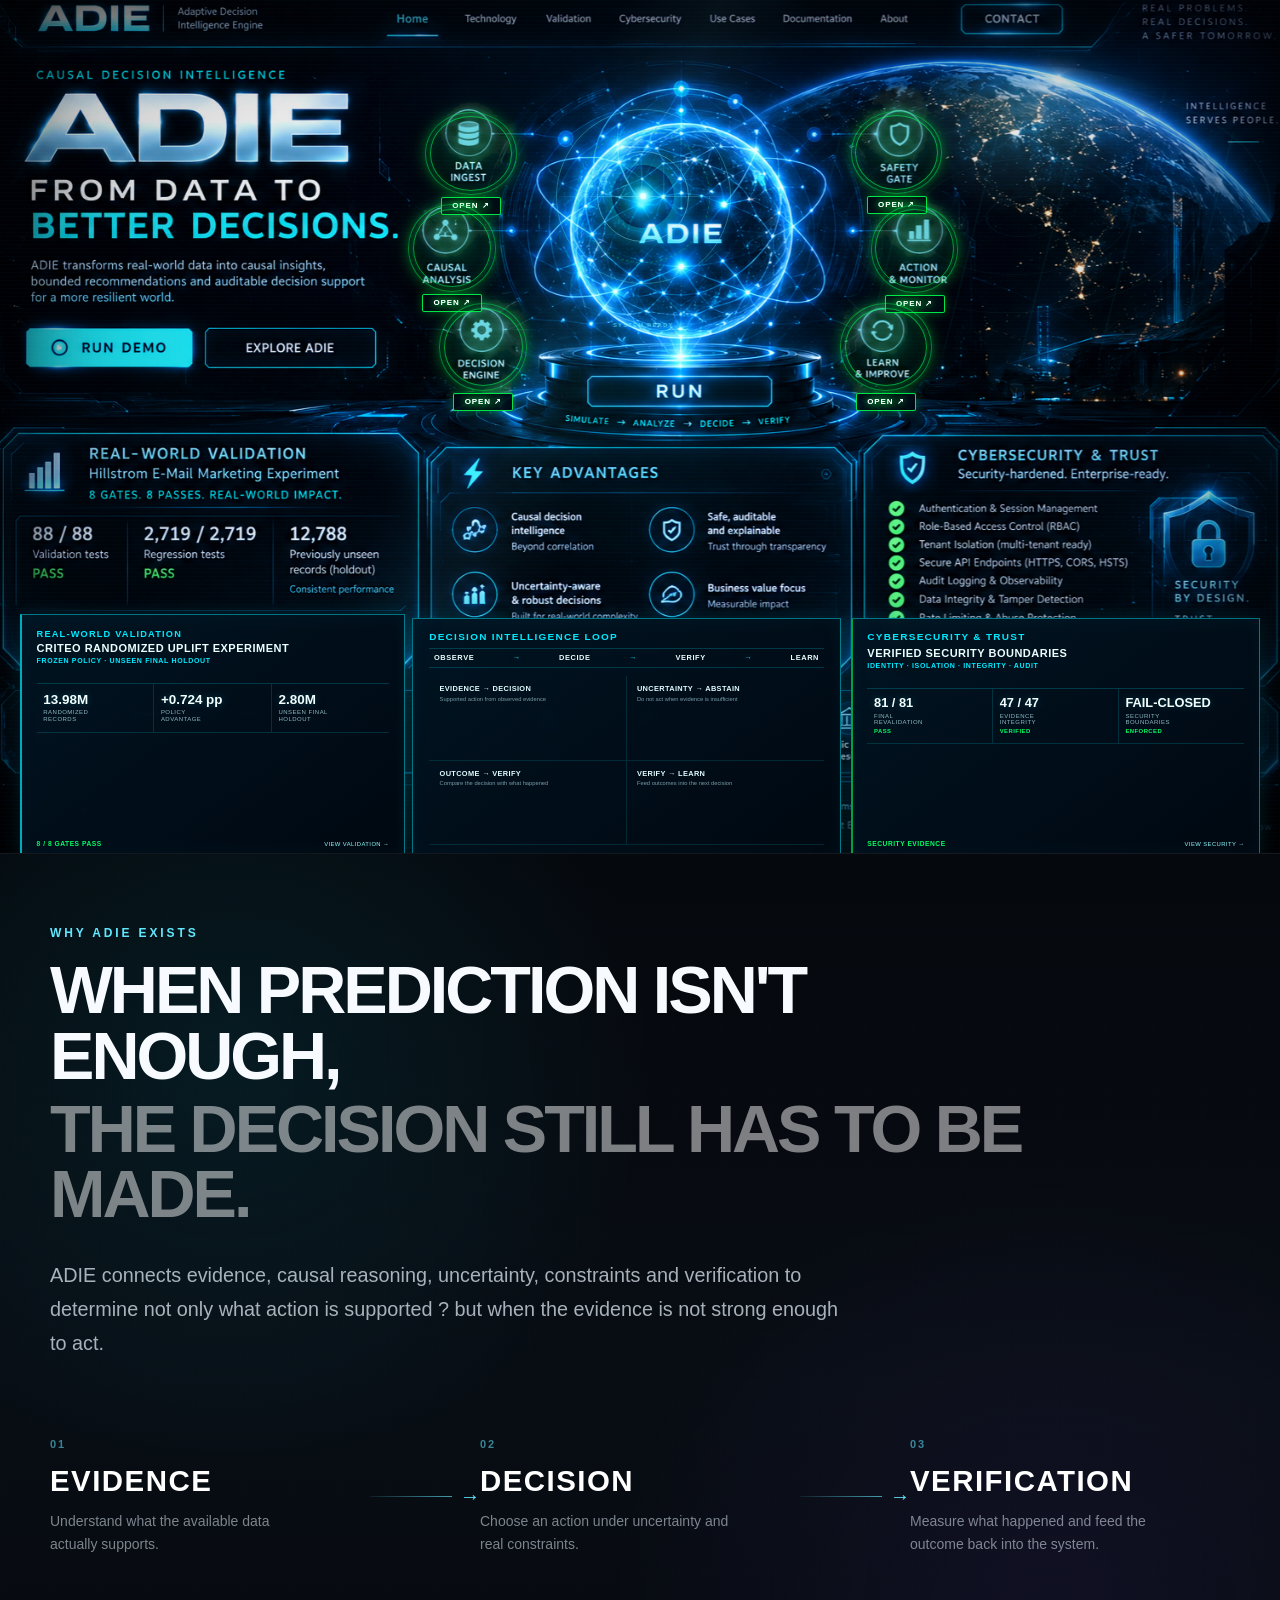
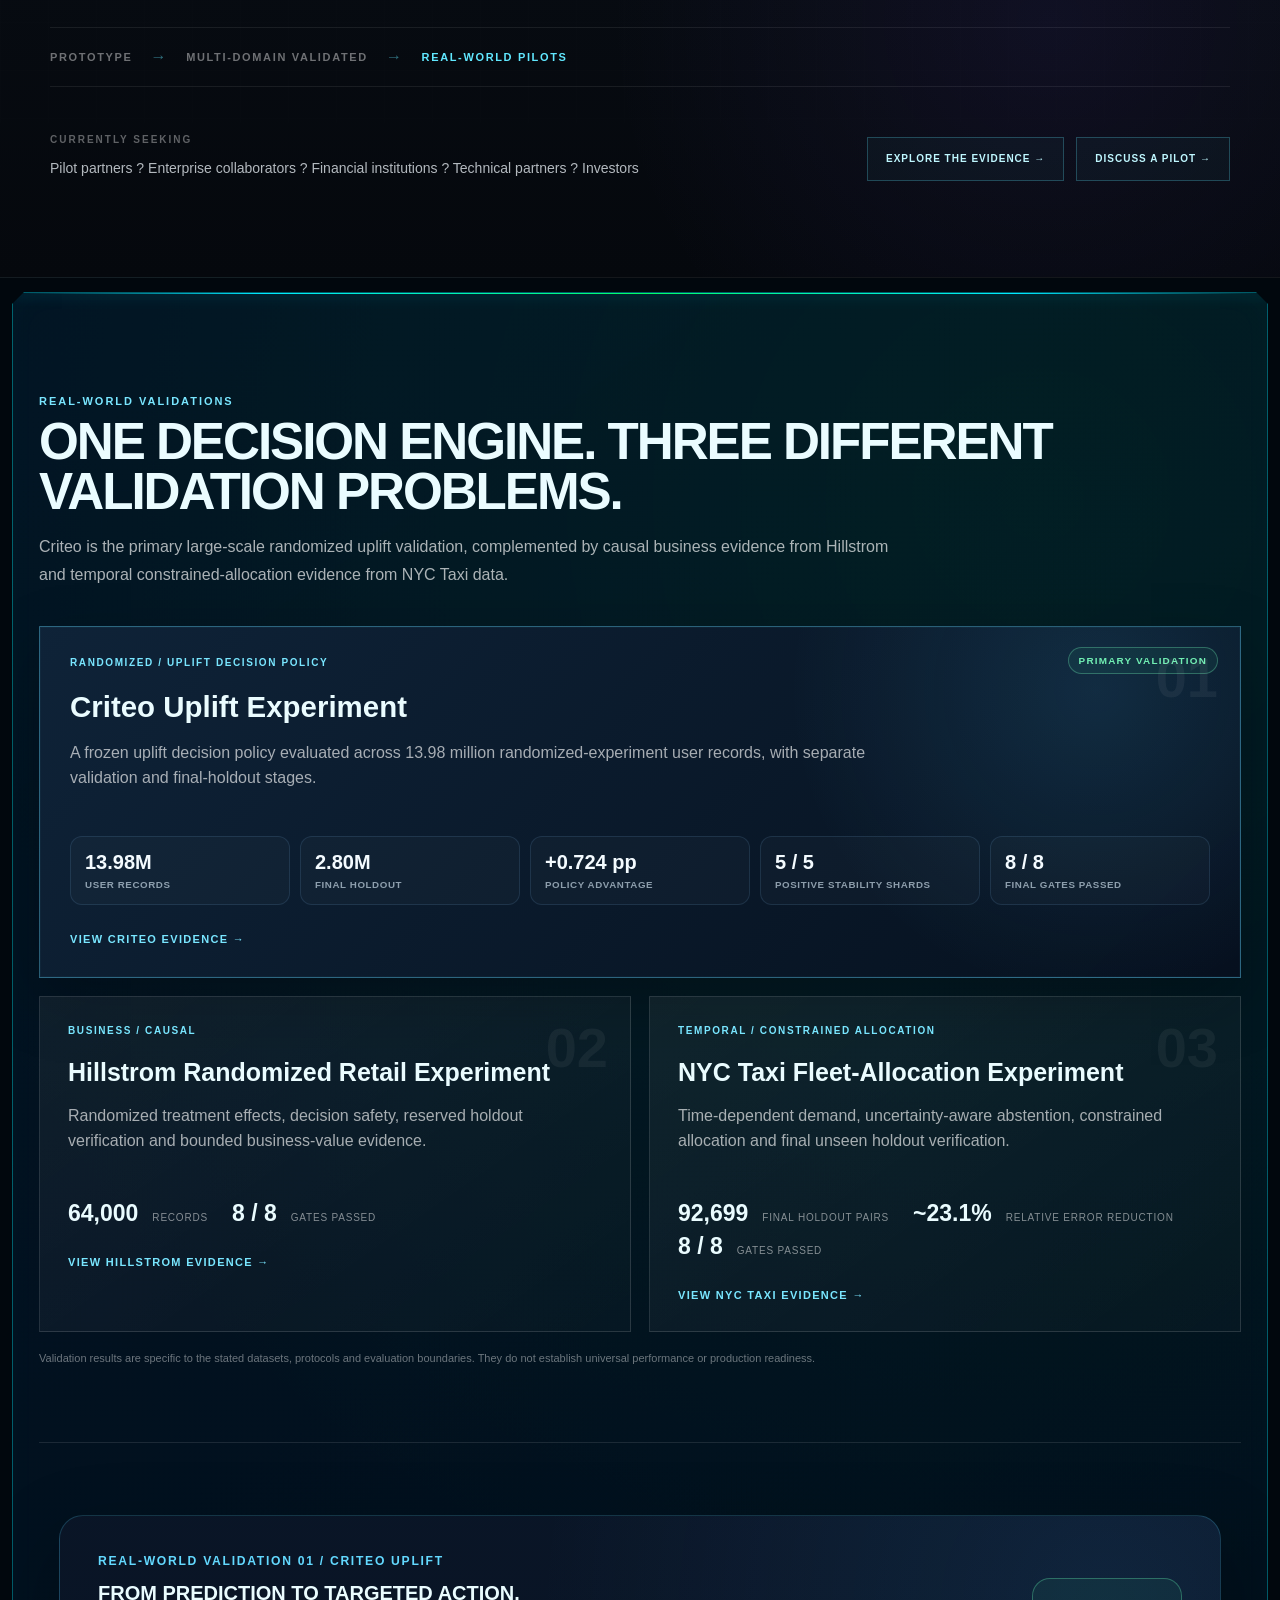
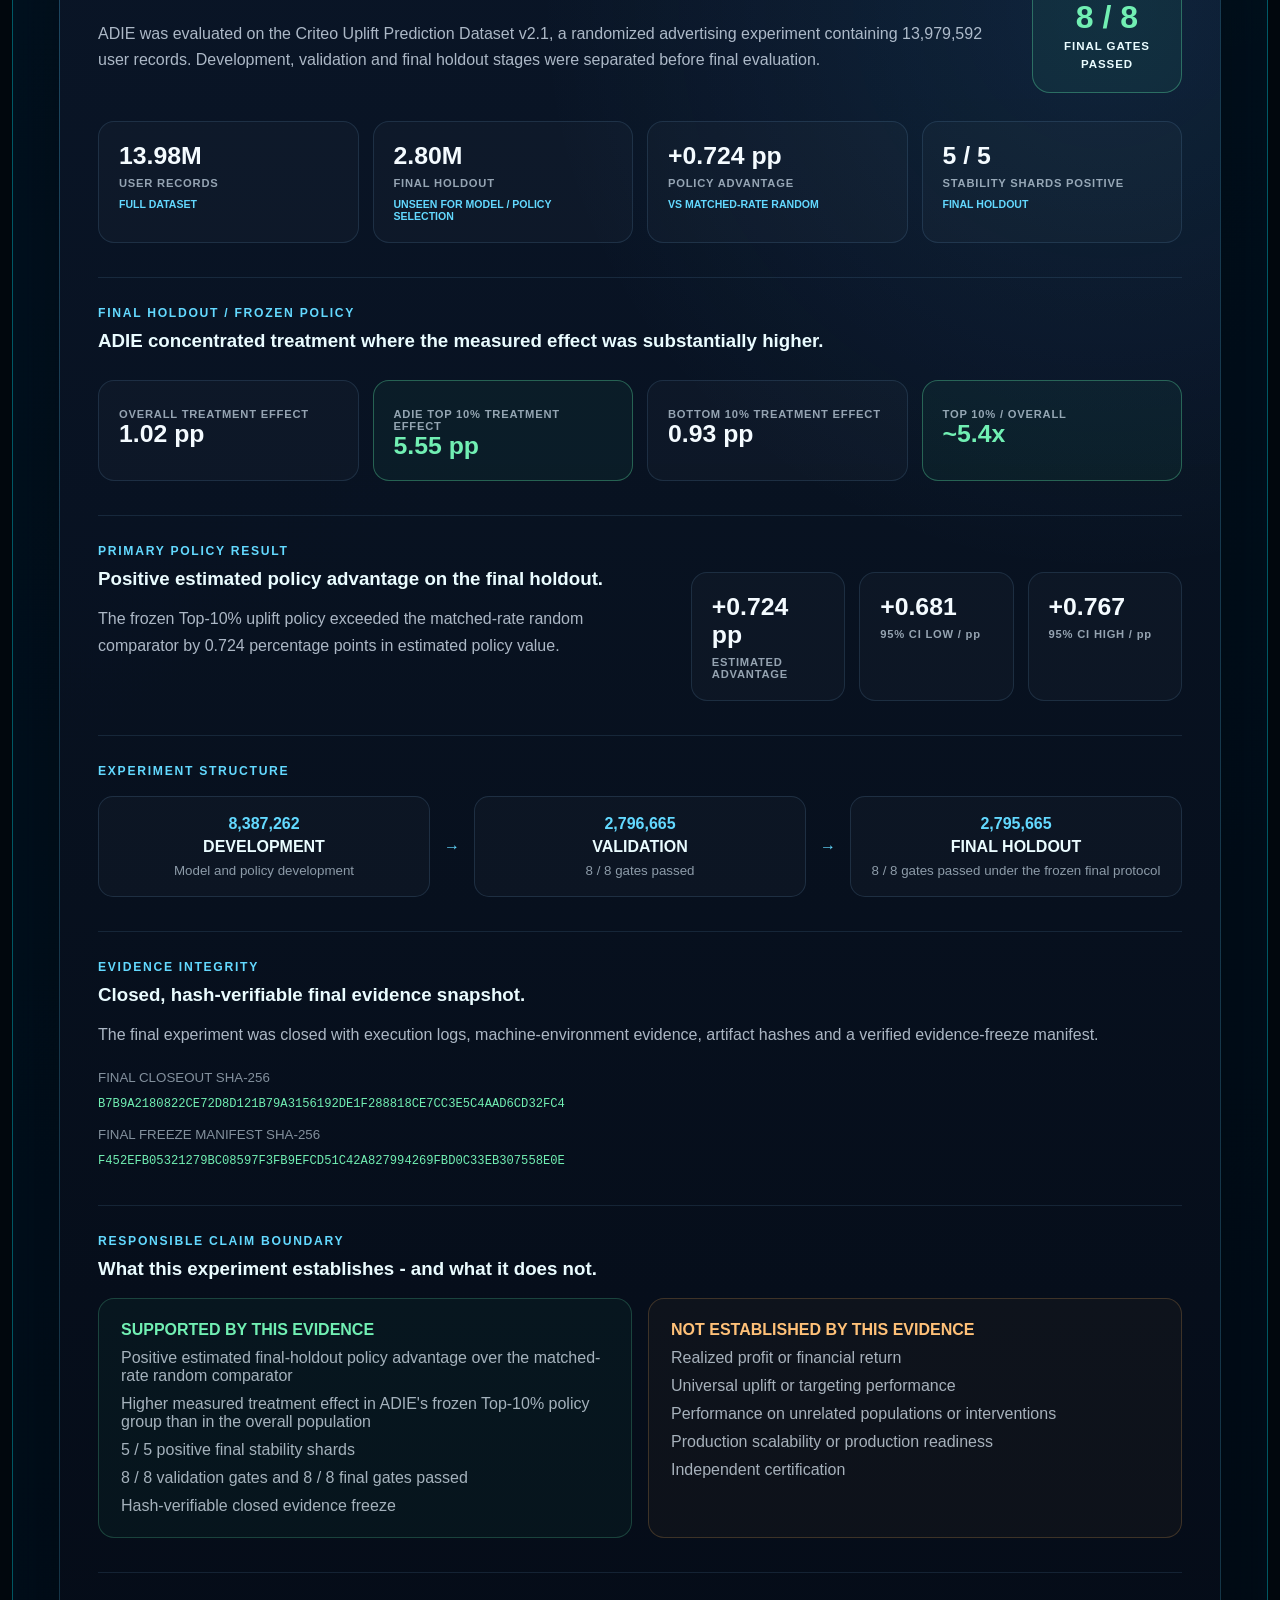
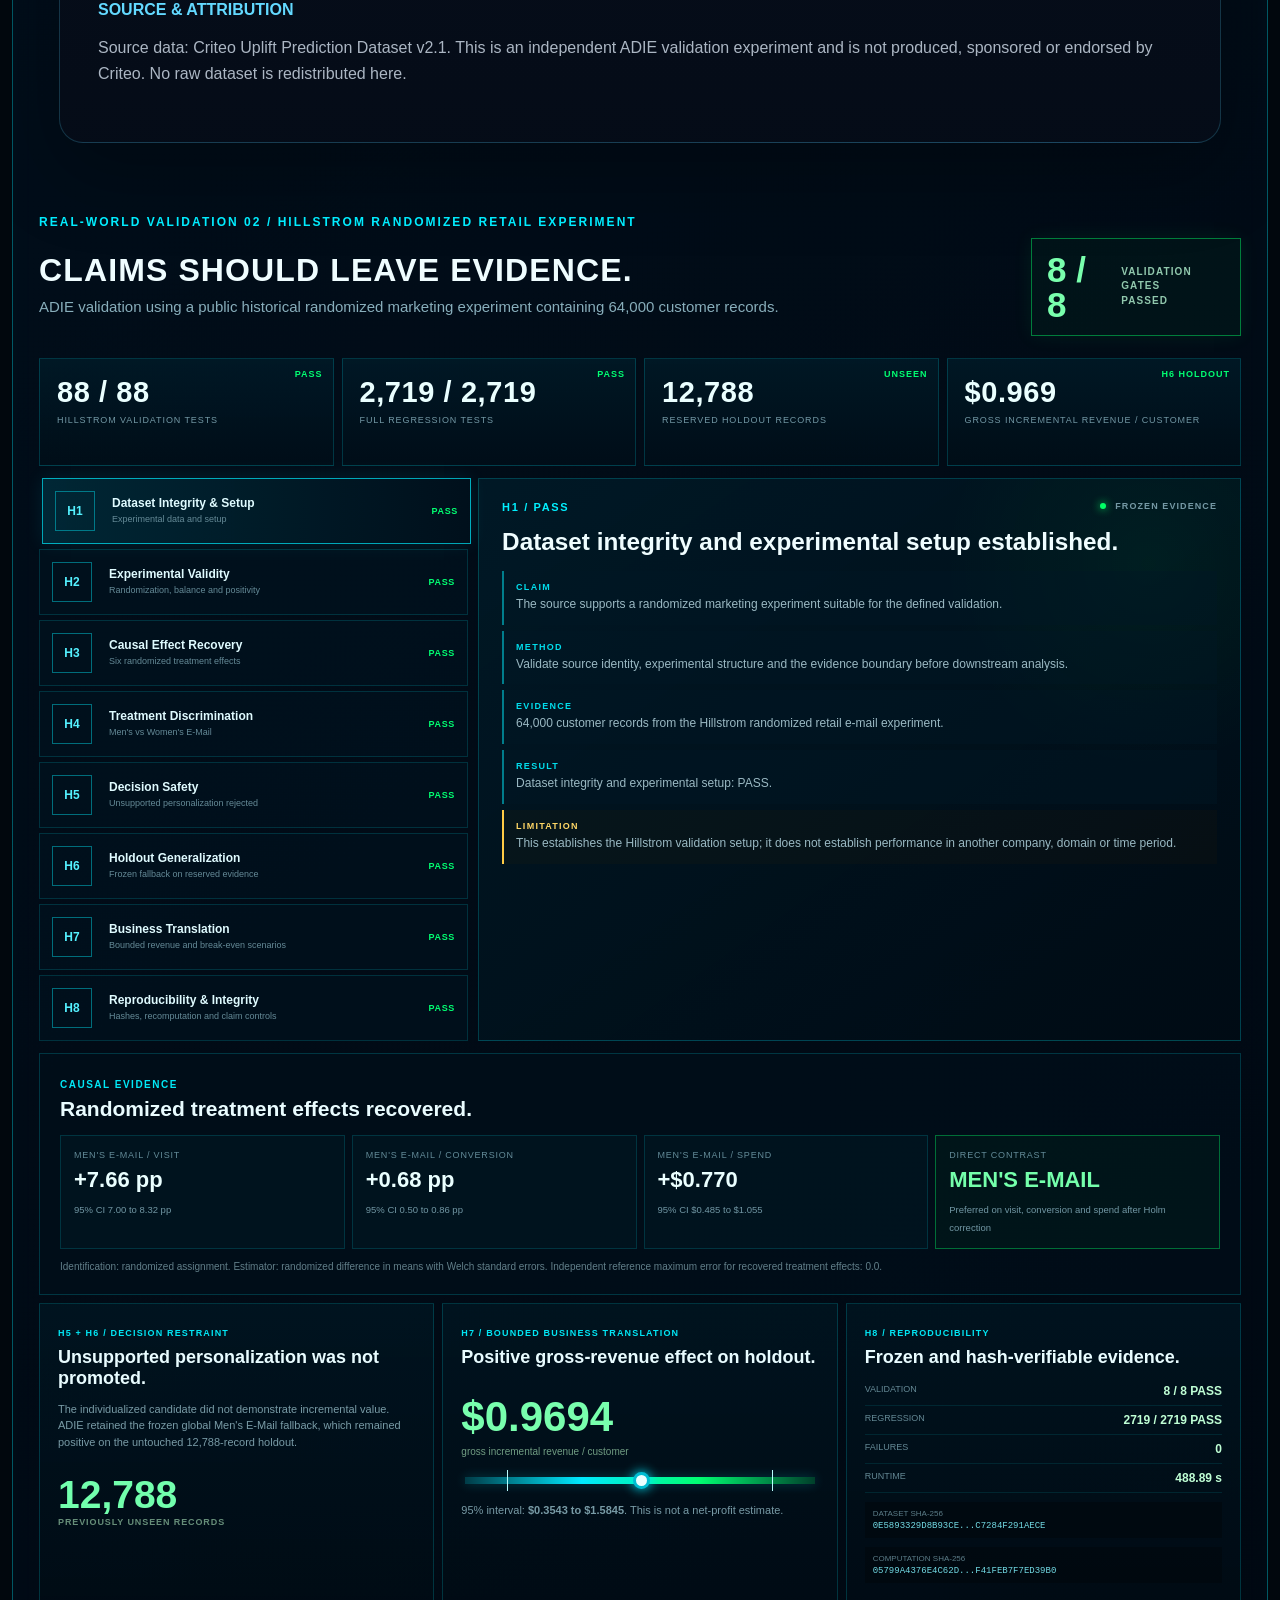
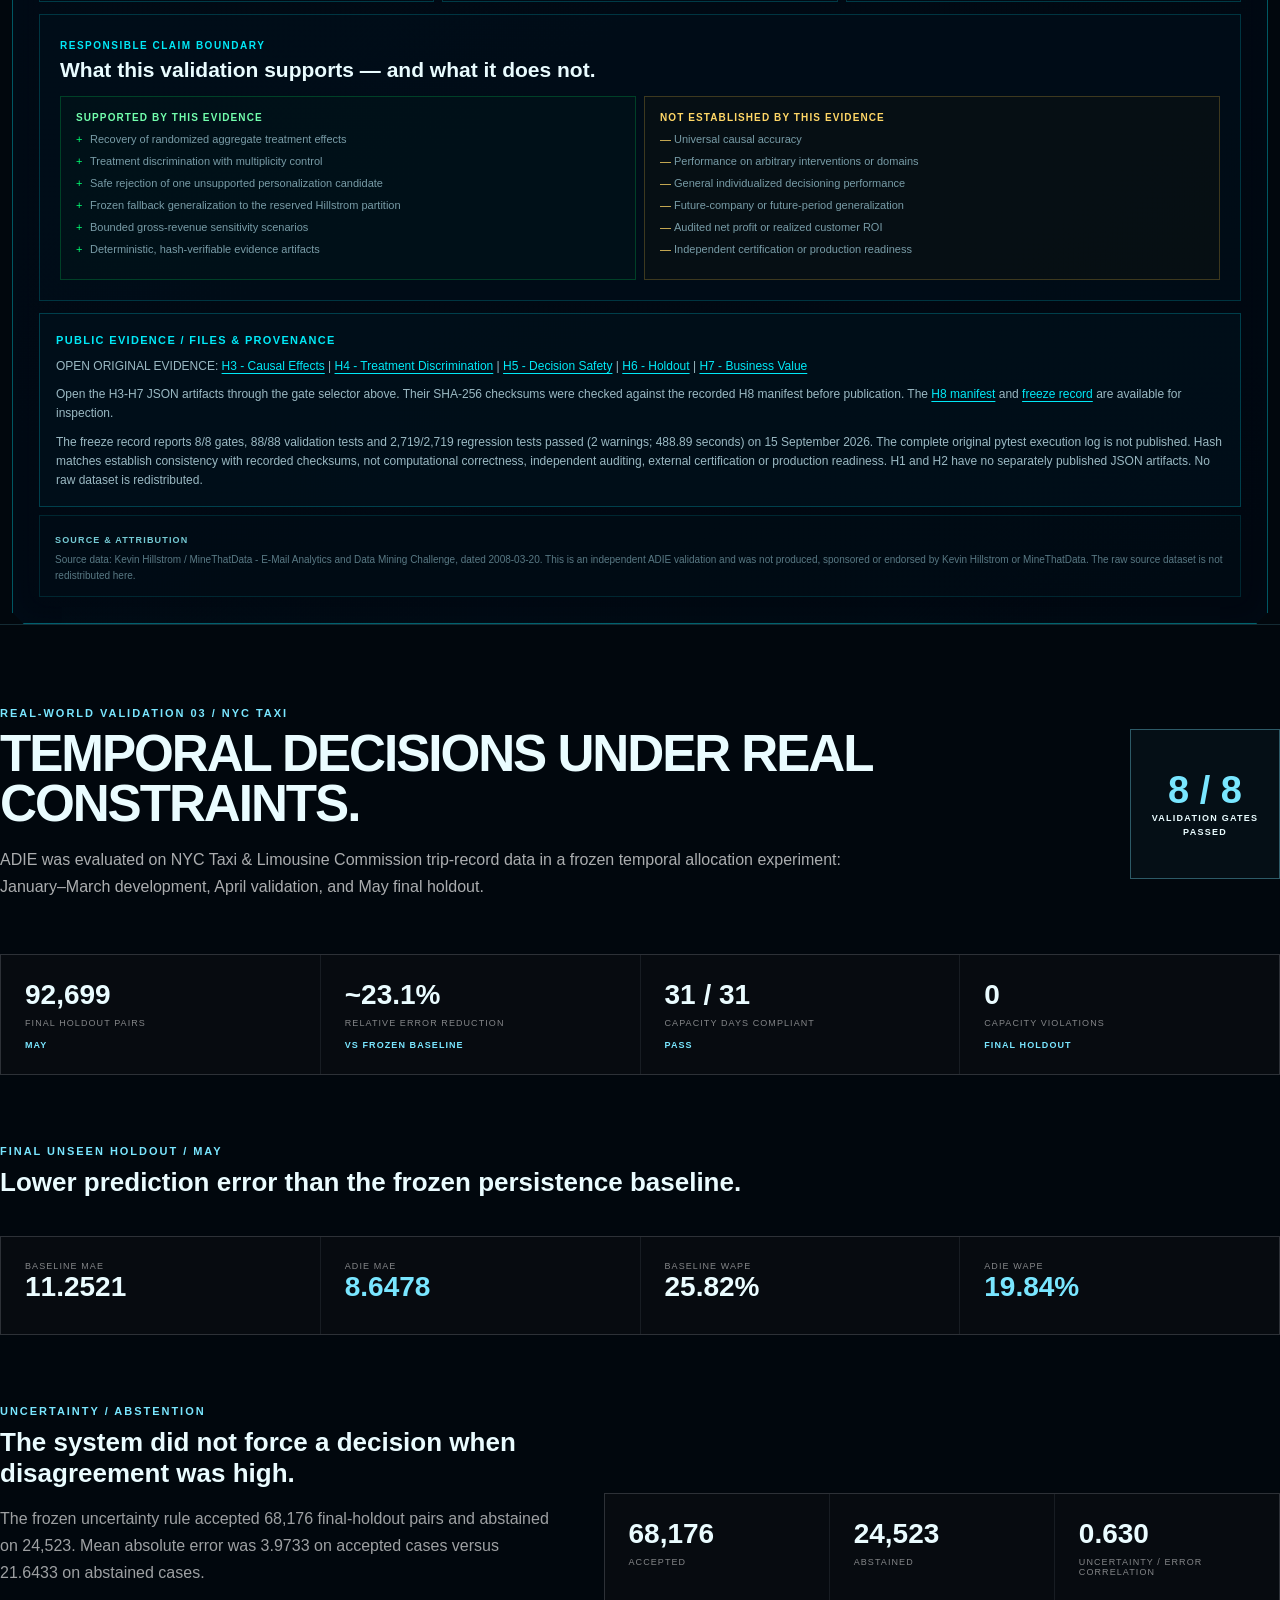
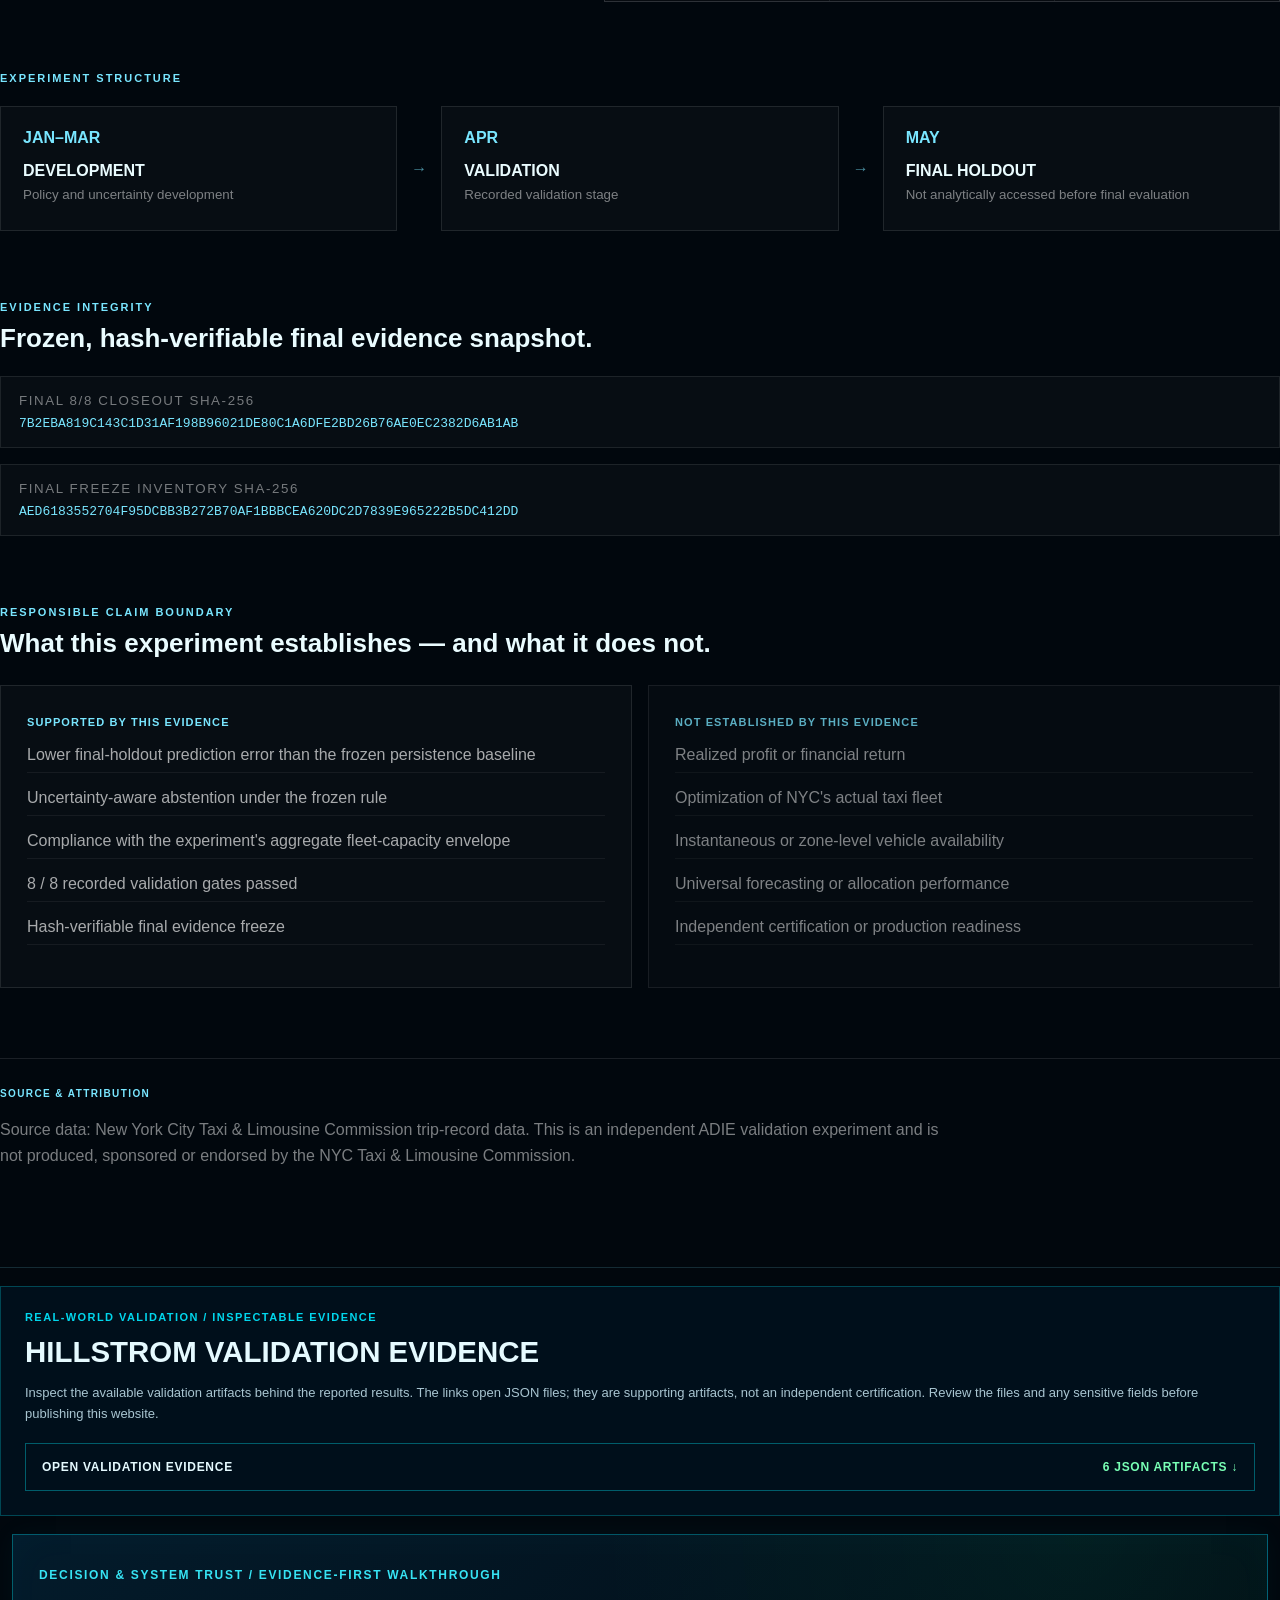
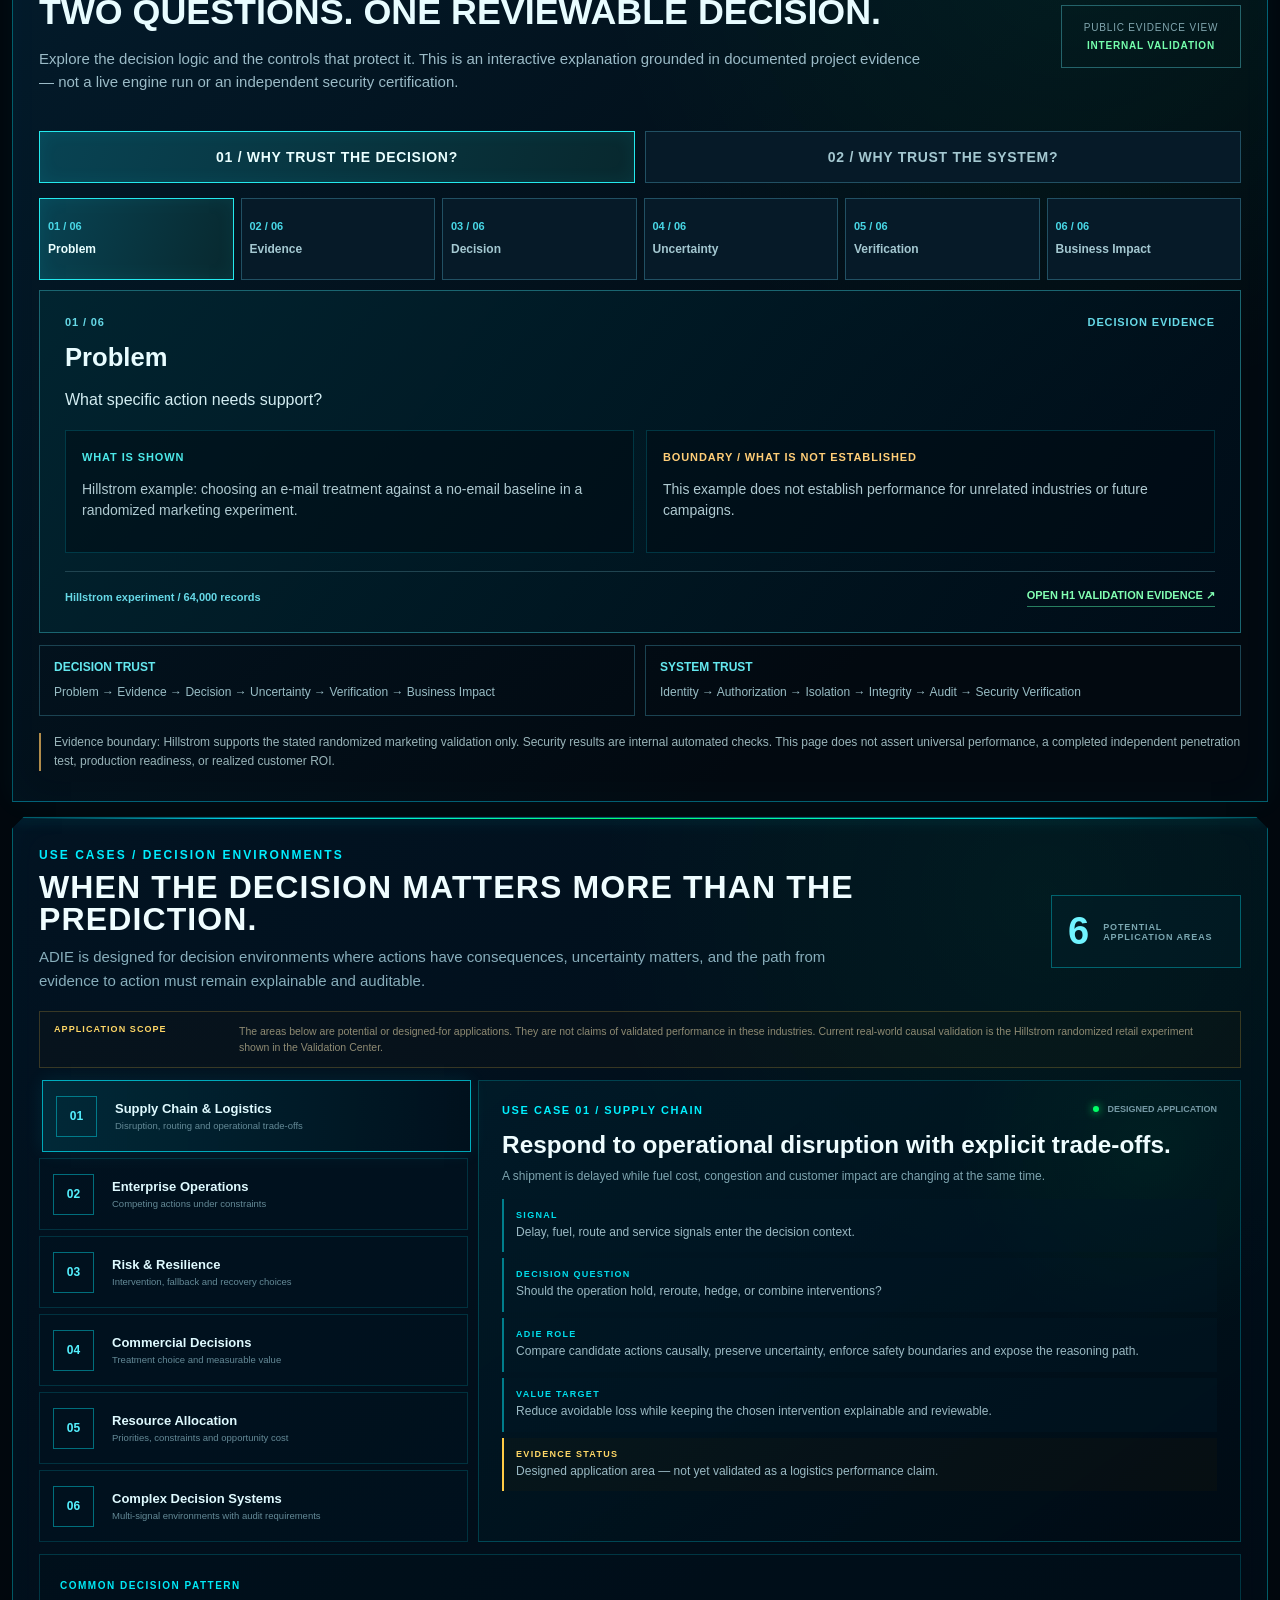
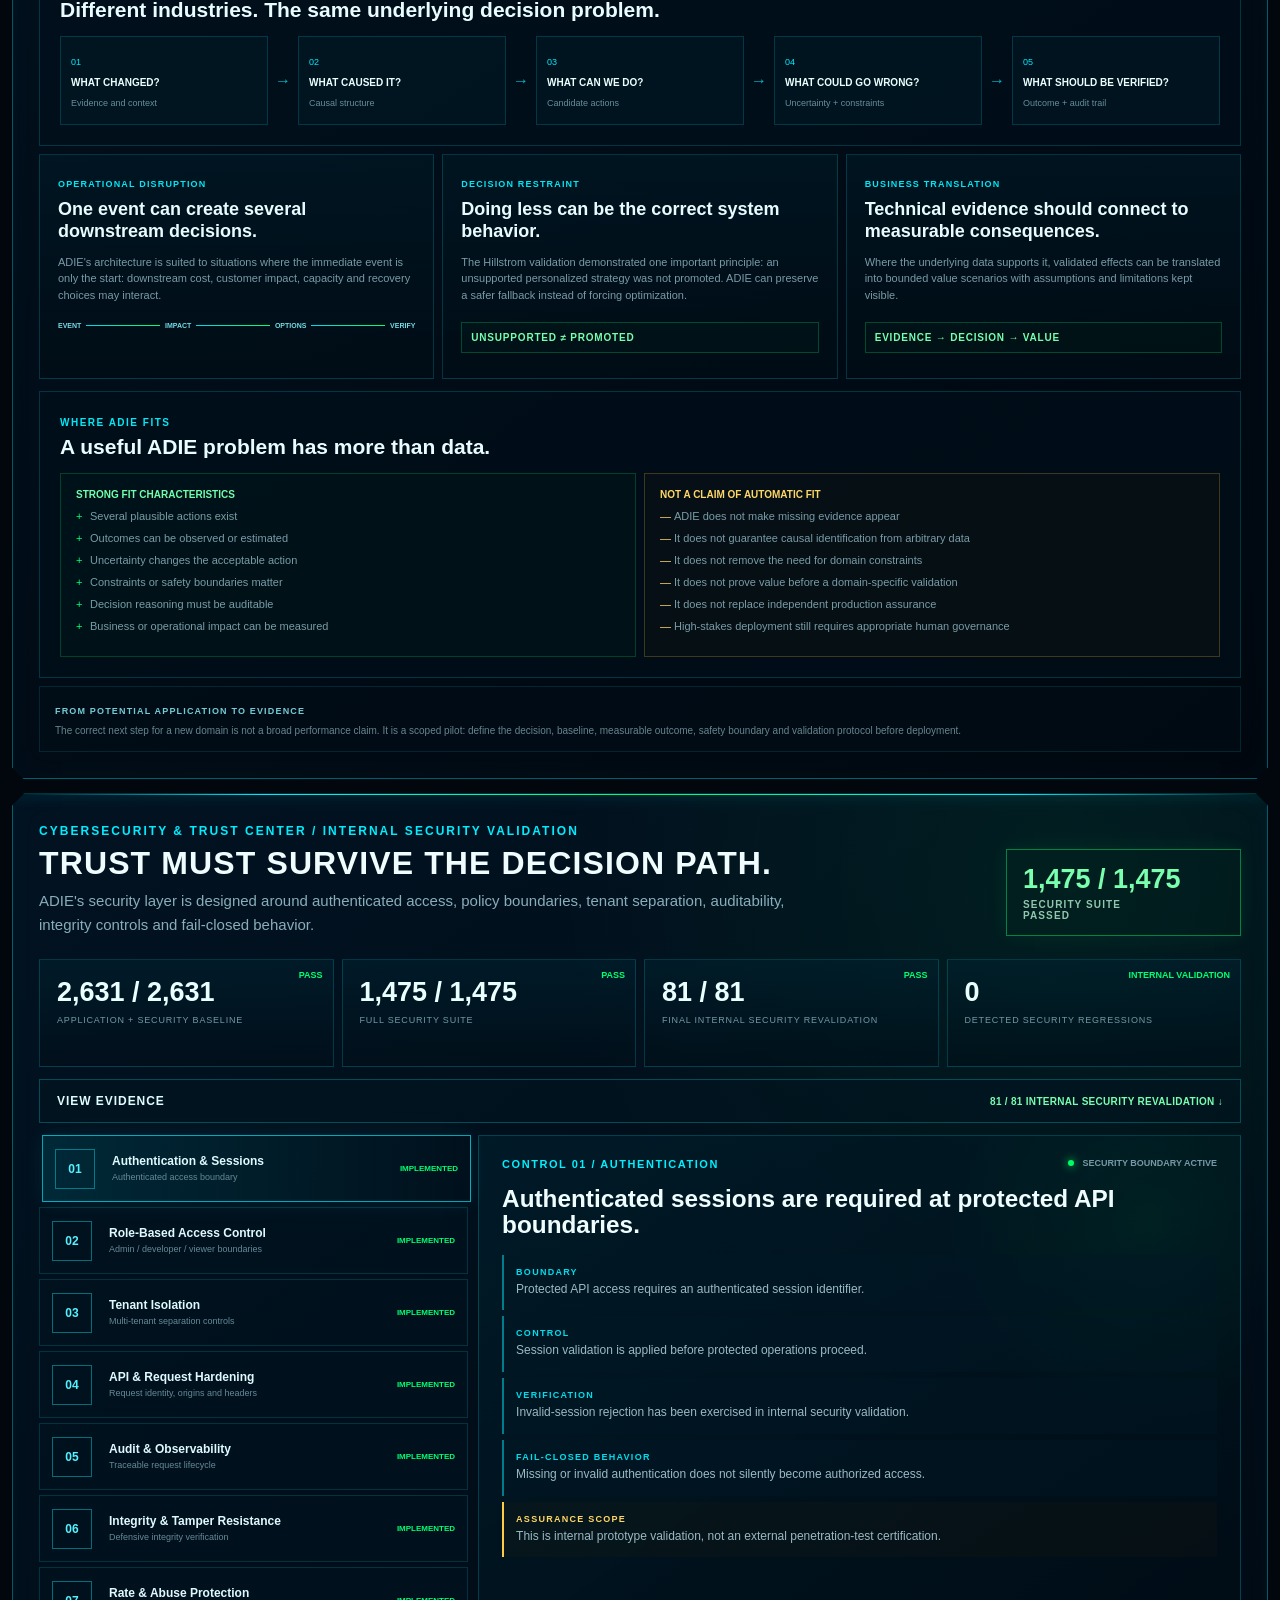
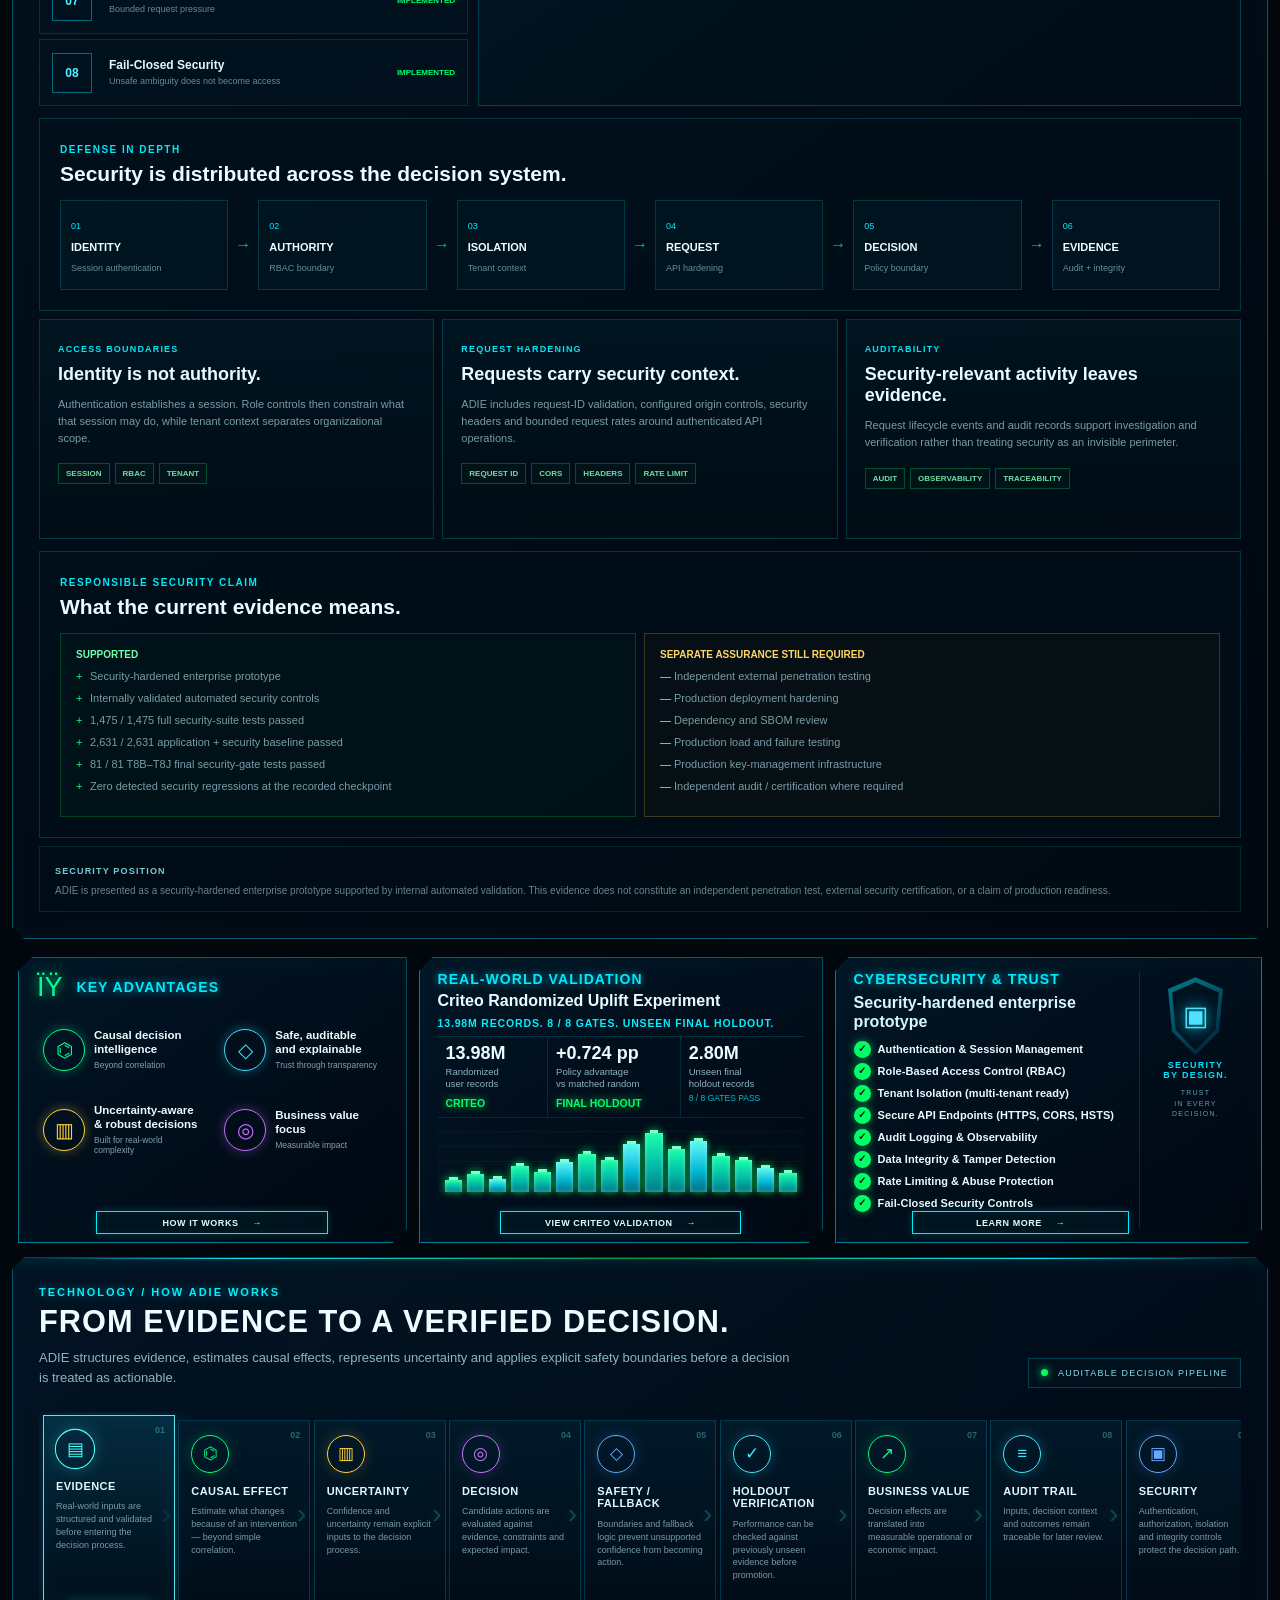
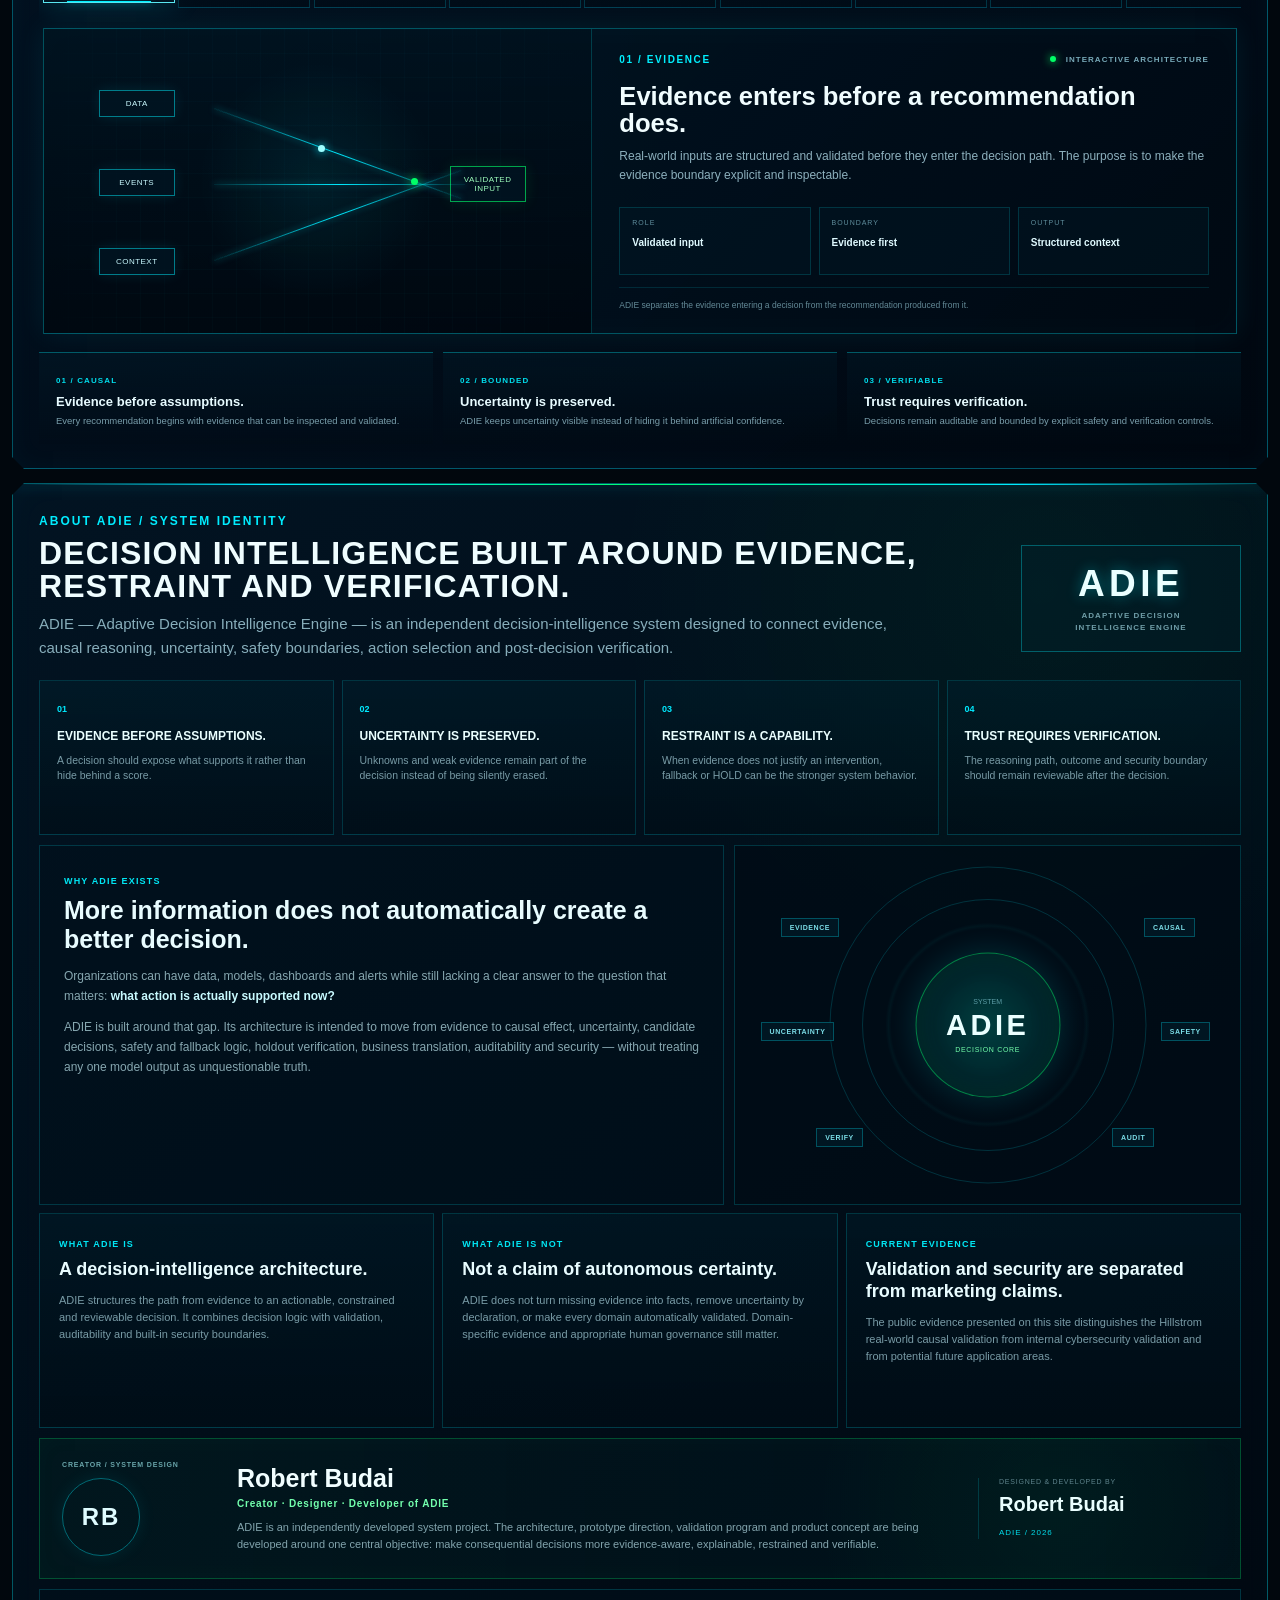
==== index.html @ 0447f931 "Add responsive mobile-first ADIE experience" ====
<!doctype html>
<html lang="en">
<head>
<meta charset="utf-8">
<meta name="viewport" content="width=device-width,initial-scale=1">
<meta name="description" content="ADIE — Adaptive Decision Intelligence Engine">
<title>ADIE — Adaptive Decision Intelligence Engine</title>
<link rel="stylesheet" href="style.css">
</head>
<body>

  <nav class="real-top-nav" aria-label="Primary navigation">
    <a href="#top" data-real-route="home">Home</a>
    <a href="#technology" data-real-route="technology">Technology</a>
    <a href="#validation-center" data-real-route="validation">Validation</a>
    <a href="#security-center" data-real-route="security">Cybersecurity</a>
    <a href="#usecases-center" data-real-route="usecases">Use Cases</a>
    <a href="#documentation-center" data-real-route="documentation">Documentation</a>
    <a href="#about-center" data-real-route="about">About</a>
    <a href="#contact-center" data-real-route="contact" class="real-contact">Contact</a>
  </nav>

<header class="mobile-head">
  <strong>ADIE</strong><button id="menuBtn" aria-label="Open navigation">☰</button>
</header>

<main>

<section class="mobile-hero-v1" aria-label="ADIE mobile introduction">
  <div class="mobile-hero-kicker">CAUSAL DECISION INTELLIGENCE</div>

  <div class="mobile-hero-core" aria-hidden="true">
    <div class="mobile-core-ring ring-1"></div>
    <div class="mobile-core-ring ring-2"></div>
    <div class="mobile-core-ring ring-3"></div>
    <div class="mobile-core-center">ADIE</div>
  </div>

  <h1>
    FROM DATA TO
    <strong>BETTER DECISIONS.</strong>
  </h1>

  <p>
    Evidence, causal reasoning, uncertainty and verification
    brought together in one decision process.
  </p>

  <div class="mobile-hero-actions">
    <a href="#criteo-validation" class="mobile-primary">VIEW VALIDATION</a>
    <a href="#technology" class="mobile-secondary">HOW ADIE WORKS</a>
  </div>

  <div class="mobile-hero-flow">
    <span>OBSERVE</span>
    <i></i>
    <span>DECIDE</span>
    <i></i>
    <span>VERIFY</span>
    <i></i>
    <span>LEARN</span>
  </div>
</section>
<section class="visual-stage" aria-label="ADIE product overview">


  <div class="hero-real-controls" aria-label="ADIE hero controls">
    <button class="hero-zone zone-data" data-hero-action="technology" aria-label="Data Ingest — open Technology"><span>DATA<br>INGEST</span></button>
    <button class="hero-zone zone-causal" data-hero-action="technology" aria-label="Causal Analysis — open Technology"><span>CAUSAL<br>ANALYSIS</span></button>
    <button class="hero-zone zone-decision" data-hero-action="technology" aria-label="Decision Engine — open Technology"><span>DECISION<br>ENGINE</span></button>
    <button class="hero-zone zone-safety" data-hero-action="security" aria-label="Safety Gate — open Cybersecurity"><span>SAFETY<br>GATE</span></button>
    <button class="hero-zone zone-action" data-hero-action="usecases" aria-label="Action and Monitor — open Use Cases"><span>ACTION<br>&amp; MONITOR</span></button>
    <button class="hero-zone zone-learn" data-hero-action="validation" aria-label="Learn and Improve — open Validation"><span>LEARN<br>&amp; IMPROVE</span></button>
    <button id="coreRun" class="hero-zone zone-run" data-hero-action="run" aria-label="Run ADIE visual demo"><span>RUN</span></button>
    <button id="runDemo" class="hero-zone zone-run-demo" data-hero-action="run" aria-label="Run demo"><span>RUN DEMO</span></button>
    <button class="hero-zone zone-explore" data-hero-action="technology" aria-label="Explore ADIE"><span>EXPLORE ADIE</span></button>
  </div>

    <img class="master-scene" src="assets/adie_master_scene_silver_pods.png?v=20260922" alt="">
    <div class="scene-vignette"></div>
    <!-- Subtle animated atmospheric layer aligned to the Earth in the master artwork. -->
    <div class="earth-motion" aria-hidden="true">
      <div class="earth-atmosphere"></div>
      <div class="earth-longitudes"></div>
      <div class="earth-light-sweep"></div>
    </div>
    <div class="core-live-layer" aria-hidden="true">
      <div class="core-ring ring-a"></div>
      <div class="core-ring ring-b"></div>
      <div class="core-ring ring-c"></div>
      <div class="core-energy"></div>
      <div class="core-scan"></div>
      <div class="core-orbit-pulse pulse-a" aria-hidden="true"></div>
      <div class="core-orbit-pulse pulse-b" aria-hidden="true"></div>
      <div class="core-orbit-pulse pulse-c" aria-hidden="true"></div>
      <div class="core-status" id="coreStatus">SYSTEM READY</div>
    </div>
    <div class="hud-cursor" aria-hidden="true"><span></span></div>

    <!-- Real interactive HTML layer above the cinematic art -->

    <a class="hero-criteo-card" href="#criteo-validation" aria-label="View Criteo validation">
      <span class="hero-criteo-eyebrow">REAL-WORLD VALIDATION</span>
      <span class="hero-criteo-title">CRITEO RANDOMIZED UPLIFT EXPERIMENT</span>
      <span class="hero-criteo-tagline">FROZEN POLICY &middot; UNSEEN FINAL HOLDOUT</span>
      <span class="hero-criteo-stats">
        <span><strong>13.98M</strong><small>RANDOMIZED<br>RECORDS</small></span>
        <span><strong>+0.724 pp</strong><small>POLICY<br>ADVANTAGE</small></span>
        <span><strong>2.80M</strong><small>UNSEEN FINAL<br>HOLDOUT</small></span>
      </span>
      <span class="hero-criteo-footer"><b>8 / 8 GATES PASS</b><em>VIEW VALIDATION &rarr;</em></span>
    </a>
    <a class="hero-decision-loop" href="#technology" aria-label="Explore the ADIE Decision Intelligence Loop">
      <span class="hero-loop-eyebrow">DECISION INTELLIGENCE LOOP</span>

      <span class="hero-loop-flow">
        <b>OBSERVE</b><i>&rarr;</i>
        <b>DECIDE</b><i>&rarr;</i>
        <b>VERIFY</b><i>&rarr;</i>
        <b>LEARN</b>
      </span>

      <span class="hero-loop-grid">
        <span>
          <strong>EVIDENCE &rarr; DECISION</strong>
          <small>Supported action from observed evidence</small>
        </span>

        <span>
          <strong>UNCERTAINTY &rarr; ABSTAIN</strong>
          <small>Do not act when evidence is insufficient</small>
        </span>

        <span>
          <strong>OUTCOME &rarr; VERIFY</strong>
          <small>Compare the decision with what happened</small>
        </span>

        <span>
          <strong>VERIFY &rarr; LEARN</strong>
          <small>Feed outcomes into the next decision</small>
        </span>
      </span>
    </a>

    <a class="hero-cyber-card" href="#security-center" aria-label="View ADIE cybersecurity and trust evidence">
      <span class="hero-cyber-eyebrow">CYBERSECURITY &amp; TRUST</span>
      <span class="hero-cyber-title">VERIFIED SECURITY BOUNDARIES</span>
      <span class="hero-cyber-tagline">IDENTITY &middot; ISOLATION &middot; INTEGRITY &middot; AUDIT</span>

      <span class="hero-cyber-stats">
        <span>
          <strong>81 / 81</strong>
          <small>FINAL<br>REVALIDATION</small>
          <b>PASS</b>
        </span>

        <span>
          <strong>47 / 47</strong>
          <small>EVIDENCE<br>INTEGRITY</small>
          <b>VERIFIED</b>
        </span>

        <span>
          <strong>FAIL-CLOSED</strong>
          <small>SECURITY<br>BOUNDARIES</small>
          <b>ENFORCED</b>
        </span>
      </span>

      <span class="hero-cyber-footer">
        <b>SECURITY EVIDENCE</b>
        <em>VIEW SECURITY &rarr;</em>
      </span>
    </a>
  </section>

  <section class="adie-proof-strip" aria-label="ADIE evidence snapshot">
    <article><strong>88 / 88</strong><span>VALIDATION TESTS</span><b>PASS</b></article>
    <article><strong>2,719 / 2,719</strong><span>REGRESSION TESTS</span><b>PASS</b></article>
    <article><strong>12,788</strong><span>RESERVED HOLDOUT</span><b>UNSEEN</b></article>
    <article><strong>81 / 81</strong><span>SECURITY REVALIDATION</span><b>PASS</b></article>
  </section>


<section class="adie-purpose" aria-labelledby="adie-purpose-title">
  <div class="adie-purpose-inner">

    <div class="adie-purpose-kicker">WHY ADIE EXISTS</div>

    <h2 id="adie-purpose-title">
      WHEN PREDICTION ISN'T ENOUGH,
      <span>THE DECISION STILL HAS TO BE MADE.</span>
    </h2>

    <p class="adie-purpose-lead">
      ADIE connects evidence, causal reasoning, uncertainty, constraints and verification
      to determine not only what action is supported ? but when the evidence is not
      strong enough to act.
    </p>

    <div class="adie-purpose-flow">

      <div class="adie-purpose-step">
        <span class="adie-purpose-number">01</span>
        <h3>EVIDENCE</h3>
        <p>Understand what the available data actually supports.</p>
      </div>

      <div class="adie-purpose-connector" aria-hidden="true">
        <span></span><b>&rarr;</b>
      </div>

      <div class="adie-purpose-step">
        <span class="adie-purpose-number">02</span>
        <h3>DECISION</h3>
        <p>Choose an action under uncertainty and real constraints.</p>
      </div>

      <div class="adie-purpose-connector" aria-hidden="true">
        <span></span><b>&rarr;</b>
      </div>

      <div class="adie-purpose-step">
        <span class="adie-purpose-number">03</span>
        <h3>VERIFICATION</h3>
        <p>Measure what happened and feed the outcome back into the system.</p>
      </div>

    </div>

    <div class="adie-purpose-stage">
      <span>PROTOTYPE</span>
      <b>&rarr;</b>
      <span>MULTI-DOMAIN VALIDATED</span>
      <b>&rarr;</b>
      <strong>REAL-WORLD PILOTS</strong>
    </div>

    <div class="adie-purpose-bottom">

      <div class="adie-purpose-seeking">
        <small>CURRENTLY SEEKING</small>
        <p>
          Pilot partners ? Enterprise collaborators ? Financial institutions ?
          Technical partners ? Investors
        </p>
      </div>

      <div class="adie-purpose-actions">
        <a href="#validation-center">EXPLORE THE EVIDENCE &rarr;</a>
        <a href="#contact-center">DISCUSS A PILOT &rarr;</a>
      </div>

    </div>

  </div>
</section>

<section class="validation-center" id="validation-center">

    <div class="rwv-selector">
      <div class="rwv-heading">
        <span>REAL-WORLD VALIDATIONS</span>
        <h2>ONE DECISION ENGINE. THREE DIFFERENT VALIDATION PROBLEMS.</h2>
        <p>Criteo is the primary large-scale randomized uplift validation, complemented by causal business evidence from Hillstrom and temporal constrained-allocation evidence from NYC Taxi data.</p>
      </div>

      <div class="rwv-grid rwv-grid-featured">

        <a class="rwv-card rwv-criteo rwv-featured" href="#criteo-validation">
          <div class="rwv-number">01</div>
          <div class="rwv-type">RANDOMIZED / UPLIFT DECISION POLICY</div>
          <h3>Criteo Uplift Experiment</h3>
          <p>A frozen uplift decision policy evaluated across 13.98 million randomized-experiment user records, with separate validation and final-holdout stages.</p>

          <div class="rwv-featured-stats">
            <div><strong>13.98M</strong><span>USER RECORDS</span></div>
            <div><strong>2.80M</strong><span>FINAL HOLDOUT</span></div>
            <div><strong>+0.724 pp</strong><span>POLICY ADVANTAGE</span></div>
            <div><strong>5 / 5</strong><span>POSITIVE STABILITY SHARDS</span></div>
            <div><strong>8 / 8</strong><span>FINAL GATES PASSED</span></div>
          </div>

          <b>VIEW CRITEO EVIDENCE &#8594;</b>
        </a>

        <a class="rwv-card" href="#hillstrom-validation">
          <div class="rwv-number">02</div>
          <div class="rwv-type">BUSINESS / CAUSAL</div>
          <h3>Hillstrom Randomized Retail Experiment</h3>
          <p>Randomized treatment effects, decision safety, reserved holdout verification and bounded business-value evidence.</p>
          <div class="rwv-stats">
            <strong>64,000</strong><span>records</span>
            <strong>8 / 8</strong><span>gates passed</span>
          </div>
          <b>VIEW HILLSTROM EVIDENCE &#8594;</b>
        </a>

        <a class="rwv-card rwv-nyc" href="#nyc-taxi-validation">
          <div class="rwv-number">03</div>
          <div class="rwv-type">TEMPORAL / CONSTRAINED ALLOCATION</div>
          <h3>NYC Taxi Fleet-Allocation Experiment</h3>
          <p>Time-dependent demand, uncertainty-aware abstention, constrained allocation and final unseen holdout verification.</p>
          <div class="rwv-stats">
            <strong>92,699</strong><span>final holdout pairs</span>
            <strong>~23.1%</strong><span>relative error reduction</span>
            <strong>8 / 8</strong><span>gates passed</span>
          </div>
          <b>VIEW NYC TAXI EVIDENCE &#8594;</b>
        </a>

      </div>

      <p class="rwv-boundary">
        Validation results are specific to the stated datasets, protocols and evaluation boundaries. They do not establish universal performance or production readiness.
      </p>
    </div>

<section class="criteo-validation" id="criteo-validation">

  <div class="criteo-kicker">REAL-WORLD VALIDATION 01 / CRITEO UPLIFT</div>

  <div class="criteo-head">
    <div>
      <h2>FROM PREDICTION TO TARGETED ACTION.</h2>
      <p>ADIE was evaluated on the Criteo Uplift Prediction Dataset v2.1, a randomized advertising experiment containing 13,979,592 user records. Development, validation and final holdout stages were separated before final evaluation.</p>
    </div>
    <div class="criteo-seal">
      <strong>8 / 8</strong>
      <span>FINAL GATES<br>PASSED</span>
    </div>
  </div>

  <div class="criteo-metrics">
    <article>
      <strong>13.98M</strong>
      <span>USER RECORDS</span>
      <b>FULL DATASET</b>
    </article>
    <article>
      <strong>2.80M</strong>
      <span>FINAL HOLDOUT</span>
      <b>UNSEEN FOR MODEL / POLICY SELECTION</b>
    </article>
    <article>
      <strong>+0.724 pp</strong>
      <span>POLICY ADVANTAGE</span>
      <b>VS MATCHED-RATE RANDOM</b>
    </article>
    <article>
      <strong>5 / 5</strong>
      <span>STABILITY SHARDS POSITIVE</span>
      <b>FINAL HOLDOUT</b>
    </article>
  </div>

  <div class="criteo-comparison">
    <div class="criteo-section-title">
      <span>FINAL HOLDOUT / FROZEN POLICY</span>
      <h3>ADIE concentrated treatment where the measured effect was substantially higher.</h3>
    </div>

    <div class="criteo-compare-grid">
      <article>
        <span>OVERALL TREATMENT EFFECT</span>
        <strong>1.02 pp</strong>
      </article>
      <article class="criteo-highlight">
        <span>ADIE TOP 10% TREATMENT EFFECT</span>
        <strong>5.55 pp</strong>
      </article>
      <article>
        <span>BOTTOM 10% TREATMENT EFFECT</span>
        <strong>0.93 pp</strong>
      </article>
      <article class="criteo-highlight">
        <span>TOP 10% / OVERALL</span>
        <strong>~5.4x</strong>
      </article>
    </div>
  </div>

  <div class="criteo-policy">
    <div>
      <span>PRIMARY POLICY RESULT</span>
      <h3>Positive estimated policy advantage on the final holdout.</h3>
      <p>The frozen Top-10% uplift policy exceeded the matched-rate random comparator by 0.724 percentage points in estimated policy value.</p>
    </div>

    <div class="criteo-policy-stats">
      <article>
        <strong>+0.724 pp</strong>
        <span>ESTIMATED ADVANTAGE</span>
      </article>
      <article>
        <strong>+0.681</strong>
        <span>95% CI LOW / pp</span>
      </article>
      <article>
        <strong>+0.767</strong>
        <span>95% CI HIGH / pp</span>
      </article>
    </div>
  </div>

  <div class="criteo-protocol">
    <span>EXPERIMENT STRUCTURE</span>

    <div class="criteo-timeline">
      <article>
        <b>8,387,262</b>
        <strong>DEVELOPMENT</strong>
        <small>Model and policy development</small>
      </article>

      <i>&#8594;</i>

      <article>
        <b>2,796,665</b>
        <strong>VALIDATION</strong>
        <small>8 / 8 gates passed</small>
      </article>

      <i>&#8594;</i>

      <article>
        <b>2,795,665</b>
        <strong>FINAL HOLDOUT</strong>
        <small>8 / 8 gates passed under the frozen final protocol</small>
      </article>
    </div>
  </div>

  <div class="criteo-integrity">
    <div>
      <span>EVIDENCE INTEGRITY</span>
      <h3>Closed, hash-verifiable final evidence snapshot.</h3>
      <p>The final experiment was closed with execution logs, machine-environment evidence, artifact hashes and a verified evidence-freeze manifest.</p>
    </div>

    <div class="criteo-hashes">
      <p>
        <small>FINAL CLOSEOUT SHA-256</small>
        <code>B7B9A2180822CE72D8D121B79A3156192DE1F288818CE7CC3E5C4AAD6CD32FC4</code>
      </p>

      <p>
        <small>FINAL FREEZE MANIFEST SHA-256</small>
        <code>F452EFB05321279BC08597F3FB9EFCD51C42A827994269FBD0C33EB307558E0E</code>
      </p>
    </div>
  </div>

  <div class="criteo-boundary">
    <div>
      <span>RESPONSIBLE CLAIM BOUNDARY</span>
      <h3>What this experiment establishes - and what it does not.</h3>
    </div>

    <div class="criteo-boundary-grid">
      <article>
        <b>SUPPORTED BY THIS EVIDENCE</b>
        <p>Positive estimated final-holdout policy advantage over the matched-rate random comparator</p>
        <p>Higher measured treatment effect in ADIE's frozen Top-10% policy group than in the overall population</p>
        <p>5 / 5 positive final stability shards</p>
        <p>8 / 8 validation gates and 8 / 8 final gates passed</p>
        <p>Hash-verifiable closed evidence freeze</p>
      </article>

      <article class="criteo-not-established">
        <b>NOT ESTABLISHED BY THIS EVIDENCE</b>
        <p>Realized profit or financial return</p>
        <p>Universal uplift or targeting performance</p>
        <p>Performance on unrelated populations or interventions</p>
        <p>Production scalability or production readiness</p>
        <p>Independent certification</p>
      </article>
    </div>
  </div>

  <div class="criteo-source">
    <strong>SOURCE &amp; ATTRIBUTION</strong>
    <p>Source data: Criteo Uplift Prediction Dataset v2.1. This is an independent ADIE validation experiment and is not produced, sponsored or endorsed by Criteo. No raw dataset is redistributed here.</p>
  </div>

</section>

    <div id="hillstrom-validation"></div>
    <div class="vc-kicker">REAL-WORLD VALIDATION 02 / HILLSTROM RANDOMIZED RETAIL EXPERIMENT</div>

    <div class="vc-head">
      <div>
        <h2>CLAIMS SHOULD LEAVE EVIDENCE.</h2>
        <p>ADIE validation using a public historical randomized marketing experiment containing 64,000 customer records.</p>
      </div>
      <div class="vc-seal"><strong>8 / 8</strong><span>VALIDATION GATES<br>PASSED</span></div>
    </div>

    <div class="vc-metrics">
      <article><strong>88 / 88</strong><span>HILLSTROM VALIDATION TESTS</span><b>PASS</b></article>
      <article><strong>2,719 / 2,719</strong><span>FULL REGRESSION TESTS</span><b>PASS</b></article>
      <article><strong>12,788</strong><span>RESERVED HOLDOUT RECORDS</span><b>UNSEEN</b></article>
      <article><strong>$0.969</strong><span>GROSS INCREMENTAL REVENUE / CUSTOMER</span><b>H6 HOLDOUT</b></article>
    </div>

    <div class="vc-gate-layout">
      <div class="vc-gates" aria-label="Hillstrom validation gates">
        <button class="vc-gate is-active" data-gate="h1"><span>H1</span><div><strong>Dataset Integrity & Setup</strong><small>Experimental data and setup</small></div><b>PASS</b></button>
        <button class="vc-gate" data-gate="h2"><span>H2</span><div><strong>Experimental Validity</strong><small>Randomization, balance and positivity</small></div><b>PASS</b></button>
        <button class="vc-gate" data-gate="h3"><span>H3</span><div><strong>Causal Effect Recovery</strong><small>Six randomized treatment effects</small></div><b>PASS</b></button>
        <button class="vc-gate" data-gate="h4"><span>H4</span><div><strong>Treatment Discrimination</strong><small>Men's vs Women's E-Mail</small></div><b>PASS</b></button>
        <button class="vc-gate" data-gate="h5"><span>H5</span><div><strong>Decision Safety</strong><small>Unsupported personalization rejected</small></div><b>PASS</b></button>
        <button class="vc-gate" data-gate="h6"><span>H6</span><div><strong>Holdout Generalization</strong><small>Frozen fallback on reserved evidence</small></div><b>PASS</b></button>
        <button class="vc-gate" data-gate="h7"><span>H7</span><div><strong>Business Translation</strong><small>Bounded revenue and break-even scenarios</small></div><b>PASS</b></button>
        <button class="vc-gate" data-gate="h8"><span>H8</span><div><strong>Reproducibility & Integrity</strong><small>Hashes, recomputation and claim controls</small></div><b>PASS</b></button>
      </div>

      <div class="vc-evidence" aria-live="polite">
        <div class="vc-evidence-top">
          <span id="vcGateId">H1 / PASS</span>
          <b><i></i> FROZEN EVIDENCE</b>
        </div>
        <h3 id="vcTitle">Dataset integrity and experimental setup established.</h3>

        <div class="vc-chain">
          <div><small>CLAIM</small><p id="vcClaim">The source supports a randomized marketing experiment suitable for the defined validation.</p></div>
          <div><small>METHOD</small><p id="vcMethod">Validate source identity, experimental structure and the evidence boundary before downstream analysis.</p></div>
          <div><small>EVIDENCE</small><p id="vcEvidence">64,000 customer records from the Hillstrom randomized retail e-mail experiment.</p></div>
          <div><small>RESULT</small><p id="vcResult">Dataset integrity and experimental setup: PASS.</p></div>
          <div class="limit"><small>LIMITATION</small><p id="vcLimit">This establishes the Hillstrom validation setup; it does not establish performance in another company, domain or time period.</p></div>
        </div>
        <div class="vc-artifact-row" id="vcArtifactRow" hidden>
          <a id="vcArtifactLink" href="#" target="_blank" rel="noopener noreferrer">OPEN EVIDENCE FILE [LINK]</a>
          <span id="vcArtifactNote"></span>
        </div>
      </div>
    </div>

    <div class="vc-causal">
      <div class="vc-section-title"><span>CAUSAL EVIDENCE</span><h3>Randomized treatment effects recovered.</h3></div>
      <div class="vc-causal-grid">
        <article><span>MEN'S E-MAIL / VISIT</span><strong>+7.66 pp</strong><small>95% CI 7.00 to 8.32 pp</small></article>
        <article><span>MEN'S E-MAIL / CONVERSION</span><strong>+0.68 pp</strong><small>95% CI 0.50 to 0.86 pp</small></article>
        <article><span>MEN'S E-MAIL / SPEND</span><strong>+$0.770</strong><small>95% CI $0.485 to $1.055</small></article>
        <article class="preferred"><span>DIRECT CONTRAST</span><strong>MEN'S E-MAIL</strong><small>Preferred on visit, conversion and spend after Holm correction</small></article>
      </div>
      <p class="vc-method-note">Identification: randomized assignment. Estimator: randomized difference in means with Welch standard errors. Independent reference maximum error for recovered treatment effects: 0.0.</p>
    </div>

    <div class="vc-proof-grid">
      <article class="vc-proof holdout">
        <span>H5 + H6 / DECISION RESTRAINT</span>
        <h3>Unsupported personalization was not promoted.</h3>
        <p>The individualized candidate did not demonstrate incremental value. ADIE retained the frozen global Men's E-Mail fallback, which remained positive on the untouched 12,788-record holdout.</p>
        <div class="vc-big">12,788 <small>PREVIOUSLY UNSEEN RECORDS</small></div>
      </article>

      <article class="vc-proof value">
        <span>H7 / BOUNDED BUSINESS TRANSLATION</span>
        <h3>Positive gross-revenue effect on holdout.</h3>
        <div class="vc-value-row"><strong>$0.9694</strong><small>gross incremental revenue / customer</small></div>
        <div class="vc-range"><i></i><b></b><i></i></div>
        <p>95% interval: <strong>$0.3543 to $1.5845</strong>. This is not a net-profit estimate.</p>
      </article>

      <article class="vc-proof integrity">
        <span>H8 / REPRODUCIBILITY</span>
        <h3>Frozen and hash-verifiable evidence.</h3>
        <div class="vc-integrity-row"><small>VALIDATION</small><strong>8 / 8 PASS</strong></div>
        <div class="vc-integrity-row"><small>REGRESSION</small><strong>2719 / 2719 PASS</strong></div>
        <div class="vc-integrity-row"><small>FAILURES</small><strong>0</strong></div>
        <div class="vc-integrity-row"><small>RUNTIME</small><strong>488.89 s</strong></div>
        <div class="vc-hash"><small>DATASET SHA-256</small><code>0E5893329D8B93CE...C7284F291AECE</code></div>
        <div class="vc-hash"><small>COMPUTATION SHA-256</small><code>05799A4376E4C62D...F41FEB7F7ED39B0</code></div>
      </article>
    </div>

    <div class="vc-limits">
      <div>
        <span>RESPONSIBLE CLAIM BOUNDARY</span>
        <h3>What this validation supports — and what it does not.</h3>
      </div>
      <div class="vc-limit-columns">
        <article>
          <b>SUPPORTED BY THIS EVIDENCE</b>
          <p>Recovery of randomized aggregate treatment effects</p>
          <p>Treatment discrimination with multiplicity control</p>
          <p>Safe rejection of one unsupported personalization candidate</p>
          <p>Frozen fallback generalization to the reserved Hillstrom partition</p>
          <p>Bounded gross-revenue sensitivity scenarios</p>
          <p>Deterministic, hash-verifiable evidence artifacts</p>
        </article>
        <article class="not-established">
          <b>NOT ESTABLISHED BY THIS EVIDENCE</b>
          <p>Universal causal accuracy</p>
          <p>Performance on arbitrary interventions or domains</p>
          <p>General individualized decisioning performance</p>
          <p>Future-company or future-period generalization</p>
          <p>Audited net profit or realized customer ROI</p>
          <p>Independent certification or production readiness</p>
        </article>
      </div>
    </div>

    <div class="vc-public-evidence">
      <strong>PUBLIC EVIDENCE / FILES &amp; PROVENANCE</strong>
      <p>OPEN ORIGINAL EVIDENCE: <a href="evidence/h3_causal_effects.json" target="_blank" rel="noopener noreferrer">H3 - Causal Effects</a> | <a href="evidence/h4_treatment_discrimination.json" target="_blank" rel="noopener noreferrer">H4 - Treatment Discrimination</a> | <a href="evidence/h5_individualized_policy.json" target="_blank" rel="noopener noreferrer">H5 - Decision Safety</a> | <a href="evidence/h6_reserved_generalization.json" target="_blank" rel="noopener noreferrer">H6 - Holdout</a> | <a href="evidence/h7_business_value_roi.json" target="_blank" rel="noopener noreferrer">H7 - Business Value</a></p>
      <p>Open the H3-H7 JSON artifacts through the gate selector above. Their SHA-256 checksums were checked against the recorded H8 manifest before publication. The <a href="evidence/h8_reproducibility_manifest.json" target="_blank" rel="noopener noreferrer">H8 manifest</a> and <a href="evidence/FREEZE_RECORD.txt" target="_blank" rel="noopener noreferrer">freeze record</a> are available for inspection.</p>
      <p>The freeze record reports 8/8 gates, 88/88 validation tests and 2,719/2,719 regression tests passed (2 warnings; 488.89 seconds) on 15 September 2026. The complete original pytest execution log is not published. Hash matches establish consistency with recorded checksums, not computational correctness, independent auditing, external certification or production readiness. H1 and H2 have no separately published JSON artifacts. No raw dataset is redistributed.</p>
    </div>
    <div class="vc-source">
      <strong>SOURCE & ATTRIBUTION</strong>
      <p>Source data: Kevin Hillstrom / MineThatData - E-Mail Analytics and Data Mining Challenge, dated 2008-03-20. This is an independent ADIE validation and was not produced, sponsored or endorsed by Kevin Hillstrom or MineThatData. The raw source dataset is not redistributed here.</p>
    </div>
  </section>

<section class="nyc-validation" id="nyc-taxi-validation">

  <div class="nyc-kicker">REAL-WORLD VALIDATION 03 / NYC TAXI</div>

  <div class="nyc-head">
    <div>
      <h2>TEMPORAL DECISIONS UNDER REAL CONSTRAINTS.</h2>
      <p>ADIE was evaluated on NYC Taxi & Limousine Commission trip-record data in a frozen temporal allocation experiment: January–March development, April validation, and May final holdout.</p>
    </div>
    <div class="nyc-seal">
      <strong>8 / 8</strong>
      <span>VALIDATION GATES<br>PASSED</span>
    </div>
  </div>

  <div class="nyc-metrics">
    <article>
      <strong>92,699</strong>
      <span>FINAL HOLDOUT PAIRS</span>
      <b>MAY</b>
    </article>
    <article>
      <strong>~23.1%</strong>
      <span>RELATIVE ERROR REDUCTION</span>
      <b>VS FROZEN BASELINE</b>
    </article>
    <article>
      <strong>31 / 31</strong>
      <span>CAPACITY DAYS COMPLIANT</span>
      <b>PASS</b>
    </article>
    <article>
      <strong>0</strong>
      <span>CAPACITY VIOLATIONS</span>
      <b>FINAL HOLDOUT</b>
    </article>
  </div>

  <div class="nyc-comparison">
    <div class="nyc-section-title">
      <span>FINAL UNSEEN HOLDOUT / MAY</span>
      <h3>Lower prediction error than the frozen persistence baseline.</h3>
    </div>

    <div class="nyc-compare-grid">
      <article>
        <span>BASELINE MAE</span>
        <strong>11.2521</strong>
      </article>
      <article class="nyc-highlight">
        <span>ADIE MAE</span>
        <strong>8.6478</strong>
      </article>
      <article>
        <span>BASELINE WAPE</span>
        <strong>25.82%</strong>
      </article>
      <article class="nyc-highlight">
        <span>ADIE WAPE</span>
        <strong>19.84%</strong>
      </article>
    </div>
  </div>

  <div class="nyc-uncertainty">
    <div>
      <span>UNCERTAINTY / ABSTENTION</span>
      <h3>The system did not force a decision when disagreement was high.</h3>
      <p>The frozen uncertainty rule accepted 68,176 final-holdout pairs and abstained on 24,523. Mean absolute error was 3.9733 on accepted cases versus 21.6433 on abstained cases.</p>
    </div>

    <div class="nyc-uncertainty-stats">
      <article><strong>68,176</strong><span>ACCEPTED</span></article>
      <article><strong>24,523</strong><span>ABSTAINED</span></article>
      <article><strong>0.630</strong><span>UNCERTAINTY / ERROR CORRELATION</span></article>
    </div>
  </div>

  <div class="nyc-protocol">
    <span>EXPERIMENT STRUCTURE</span>
    <div class="nyc-timeline">
      <article><b>JAN–MAR</b><strong>DEVELOPMENT</strong><small>Policy and uncertainty development</small></article>
      <i>→</i>
      <article><b>APR</b><strong>VALIDATION</strong><small>Recorded validation stage</small></article>
      <i>→</i>
      <article><b>MAY</b><strong>FINAL HOLDOUT</strong><small>Not analytically accessed before final evaluation</small></article>
    </div>
  </div>

  <div class="nyc-integrity">
    <div>
      <span>EVIDENCE INTEGRITY</span>
      <h3>Frozen, hash-verifiable final evidence snapshot.</h3>
    </div>

    <div class="nyc-hashes">
      <p>
        <small>FINAL 8/8 CLOSEOUT SHA-256</small>
        <code>7B2EBA819C143C1D31AF198B96021DE80C1A6DFE2BD26B76AE0EC2382D6AB1AB</code>
      </p>
      <p>
        <small>FINAL FREEZE INVENTORY SHA-256</small>
        <code>AED6183552704F95DCBB3B272B70AF1BBBCEA620DC2D7839E965222B5DC412DD</code>
      </p>
    </div>
  </div>

  <div class="nyc-boundary">
    <div>
      <span>RESPONSIBLE CLAIM BOUNDARY</span>
      <h3>What this experiment establishes — and what it does not.</h3>
    </div>

    <div class="nyc-boundary-grid">
      <article>
        <b>SUPPORTED BY THIS EVIDENCE</b>
        <p>Lower final-holdout prediction error than the frozen persistence baseline</p>
        <p>Uncertainty-aware abstention under the frozen rule</p>
        <p>Compliance with the experiment's aggregate fleet-capacity envelope</p>
        <p>8 / 8 recorded validation gates passed</p>
        <p>Hash-verifiable final evidence freeze</p>
      </article>

      <article class="nyc-not-established">
        <b>NOT ESTABLISHED BY THIS EVIDENCE</b>
        <p>Realized profit or financial return</p>
        <p>Optimization of NYC's actual taxi fleet</p>
        <p>Instantaneous or zone-level vehicle availability</p>
        <p>Universal forecasting or allocation performance</p>
        <p>Independent certification or production readiness</p>
      </article>
    </div>
  </div>

  <div class="nyc-source">
    <strong>SOURCE &amp; ATTRIBUTION</strong>
    <p>Source data: New York City Taxi &amp; Limousine Commission trip-record data. This is an independent ADIE validation experiment and is not produced, sponsored or endorsed by the NYC Taxi &amp; Limousine Commission.</p>
  </div>

</section>


<section class="validation-evidence-section" id="validation-evidence" aria-labelledby="validation-evidence-title">
    <div class="ve-kicker">REAL-WORLD VALIDATION / INSPECTABLE EVIDENCE</div>
    <h2 id="validation-evidence-title">HILLSTROM VALIDATION EVIDENCE</h2>
    <p>Inspect the available validation artifacts behind the reported results. The links open JSON files; they are supporting artifacts, not an independent certification. Review the files and any sensitive fields before publishing this website.</p>
    <details class="ve-disclosure">
      <summary>OPEN VALIDATION EVIDENCE <span>6 JSON ARTIFACTS &#8595;</span></summary>
      <div class="ve-content">
        <p>Available validation outputs:</p>
        <ul>
          <li><a href="evidence/h3_causal_effects.json" target="_blank" rel="noopener noreferrer">H3 · Causal effects · JSON &#8599;</a></li>
          <li><a href="evidence/h4_treatment_discrimination.json" target="_blank" rel="noopener noreferrer">H4 · Treatment discrimination · JSON &#8599;</a></li>
          <li><a href="evidence/h5_individualized_policy.json" target="_blank" rel="noopener noreferrer">H5 · Individualized policy · JSON &#8599;</a></li>
          <li><a href="evidence/h6_reserved_generalization.json" target="_blank" rel="noopener noreferrer">H6 · Reserved generalization · JSON &#8599;</a></li>
          <li><a href="evidence/h7_business_value_roi.json" target="_blank" rel="noopener noreferrer">H7 · Business value / ROI · JSON &#8599;</a></li>
          <li><a href="evidence/h8_reproducibility_manifest.json" target="_blank" rel="noopener noreferrer">H8 · Reproducibility manifest · JSON &#8599;</a></li>
        </ul>
        <p class="ve-caveat">Reported test counts and holdout figures are displayed on the validation card. These artifacts do not by themselves establish independent verification or production readiness.</p>
      </div>
    </details>
  </section>

<section class="trust-journey" id="decision-trust-journey" aria-labelledby="journey-title">
 <div class="tj-heading"><div><span class="tj-kicker">DECISION & SYSTEM TRUST / EVIDENCE-FIRST WALKTHROUGH</span><h2 id="journey-title">TWO QUESTIONS. ONE REVIEWABLE DECISION.</h2><p>Explore the decision logic and the controls that protect it. This is an interactive explanation grounded in documented project evidence — not a live engine run or an independent security certification.</p></div><div class="tj-stamp">PUBLIC EVIDENCE VIEW<br><strong>INTERNAL VALIDATION</strong></div></div>
 <div class="tj-switch" role="group" aria-label="Choose trust journey"><button type="button" data-journey="decision" aria-pressed="true" class="tj-selected">01 / WHY TRUST THE DECISION?</button><button type="button" data-journey="system" aria-pressed="false">02 / WHY TRUST THE SYSTEM?</button></div>
 <div class="tj-steps" id="tjSteps" role="group" aria-label="Journey steps"></div>
 <article class="tj-evidence" aria-live="polite"><div class="tj-evidence-top"><span id="tjStepNumber">01 / 06</span><span id="tjEvidenceType">EVIDENCE STATUS</span></div><h3 id="tjStepTitle">Problem</h3><p id="tjStepQuestion"></p><div class="tj-proof-grid"><div><small>WHAT IS SHOWN</small><p id="tjStepProof"></p></div><div><small>BOUNDARY / WHAT IS NOT ESTABLISHED</small><p id="tjStepLimit"></p></div></div><div class="tj-evidence-bottom"><span id="tjStepSource"></span><a id="tjEvidenceLink" href="#validation-center">OPEN SUPPORTING SECTION ↗</a></div></article>
 <div class="tj-cross"><div><b>DECISION TRUST</b><span>Problem → Evidence → Decision → Uncertainty → Verification → Business Impact</span></div><div><b>SYSTEM TRUST</b><span>Identity → Authorization → Isolation → Integrity → Audit → Security Verification</span></div></div>
 <p class="tj-disclosure">Evidence boundary: Hillstrom supports the stated randomized marketing validation only. Security results are internal automated checks. This page does not assert universal performance, a completed independent penetration test, production readiness, or realized customer ROI.</p>
</section>

<section class="usecases-center" id="usecases-center">
    <div class="uc-kicker">USE CASES / DECISION ENVIRONMENTS</div>
    <div class="uc-head">
      <div>
        <h2>WHEN THE DECISION MATTERS MORE THAN THE PREDICTION.</h2>
        <p>ADIE is designed for decision environments where actions have consequences, uncertainty matters, and the path from evidence to action must remain explainable and auditable.</p>
      </div>
      <div class="uc-badge"><strong>6</strong><span>POTENTIAL<br>APPLICATION AREAS</span></div>
    </div>

    <div class="uc-disclaimer">
      <b>APPLICATION SCOPE</b>
      <p>The areas below are potential or designed-for applications. They are not claims of validated performance in these industries. Current real-world causal validation is the Hillstrom randomized retail experiment shown in the Validation Center.</p>
    </div>

    <div class="uc-layout">
      <div class="uc-list">
        <button class="uc-item is-active" data-uc="supply"><span>01</span><div><strong>Supply Chain & Logistics</strong><small>Disruption, routing and operational trade-offs</small></div></button>
        <button class="uc-item" data-uc="operations"><span>02</span><div><strong>Enterprise Operations</strong><small>Competing actions under constraints</small></div></button>
        <button class="uc-item" data-uc="risk"><span>03</span><div><strong>Risk & Resilience</strong><small>Intervention, fallback and recovery choices</small></div></button>
        <button class="uc-item" data-uc="commercial"><span>04</span><div><strong>Commercial Decisions</strong><small>Treatment choice and measurable value</small></div></button>
        <button class="uc-item" data-uc="resource"><span>05</span><div><strong>Resource Allocation</strong><small>Priorities, constraints and opportunity cost</small></div></button>
        <button class="uc-item" data-uc="complex"><span>06</span><div><strong>Complex Decision Systems</strong><small>Multi-signal environments with audit requirements</small></div></button>
      </div>

      <div class="uc-console" aria-live="polite">
        <div class="uc-console-top"><span id="ucId">USE CASE 01 / SUPPLY CHAIN</span><b><i></i> DESIGNED APPLICATION</b></div>
        <h3 id="ucTitle">Respond to operational disruption with explicit trade-offs.</h3>
        <p class="uc-scenario" id="ucScenario">A shipment is delayed while fuel cost, congestion and customer impact are changing at the same time.</p>

        <div class="uc-path">
          <div><small>SIGNAL</small><p id="ucSignal">Delay, fuel, route and service signals enter the decision context.</p></div>
          <div><small>DECISION QUESTION</small><p id="ucQuestion">Should the operation hold, reroute, hedge, or combine interventions?</p></div>
          <div><small>ADIE ROLE</small><p id="ucRole">Compare candidate actions causally, preserve uncertainty, enforce safety boundaries and expose the reasoning path.</p></div>
          <div><small>VALUE TARGET</small><p id="ucValue">Reduce avoidable loss while keeping the chosen intervention explainable and reviewable.</p></div>
          <div class="uc-evidence-boundary"><small>EVIDENCE STATUS</small><p id="ucEvidence">Designed application area — not yet validated as a logistics performance claim.</p></div>
        </div>
      </div>
    </div>

    <div class="uc-framework">
      <div class="uc-section-title"><span>COMMON DECISION PATTERN</span><h3>Different industries. The same underlying decision problem.</h3></div>
      <div class="uc-framework-flow">
        <article><i>01</i><strong>WHAT CHANGED?</strong><small>Evidence and context</small></article><em>→</em>
        <article><i>02</i><strong>WHAT CAUSED IT?</strong><small>Causal structure</small></article><em>→</em>
        <article><i>03</i><strong>WHAT CAN WE DO?</strong><small>Candidate actions</small></article><em>→</em>
        <article><i>04</i><strong>WHAT COULD GO WRONG?</strong><small>Uncertainty + constraints</small></article><em>→</em>
        <article><i>05</i><strong>WHAT SHOULD BE VERIFIED?</strong><small>Outcome + audit trail</small></article>
      </div>
    </div>

    <div class="uc-example-grid">
      <article>
        <span>OPERATIONAL DISRUPTION</span>
        <h3>One event can create several downstream decisions.</h3>
        <p>ADIE's architecture is suited to situations where the immediate event is only the start: downstream cost, customer impact, capacity and recovery choices may interact.</p>
        <div class="uc-mini-flow"><b>EVENT</b><i></i><b>IMPACT</b><i></i><b>OPTIONS</b><i></i><b>VERIFY</b></div>
      </article>
      <article>
        <span>DECISION RESTRAINT</span>
        <h3>Doing less can be the correct system behavior.</h3>
        <p>The Hillstrom validation demonstrated one important principle: an unsupported personalized strategy was not promoted. ADIE can preserve a safer fallback instead of forcing optimization.</p>
        <div class="uc-highlight">UNSUPPORTED ≠ PROMOTED</div>
      </article>
      <article>
        <span>BUSINESS TRANSLATION</span>
        <h3>Technical evidence should connect to measurable consequences.</h3>
        <p>Where the underlying data supports it, validated effects can be translated into bounded value scenarios with assumptions and limitations kept visible.</p>
        <div class="uc-highlight">EVIDENCE → DECISION → VALUE</div>
      </article>
    </div>

    <div class="uc-fit">
      <div><span>WHERE ADIE FITS</span><h3>A useful ADIE problem has more than data.</h3></div>
      <div class="uc-fit-grid">
        <article><b>STRONG FIT CHARACTERISTICS</b>
          <p>Several plausible actions exist</p><p>Outcomes can be observed or estimated</p><p>Uncertainty changes the acceptable action</p><p>Constraints or safety boundaries matter</p><p>Decision reasoning must be auditable</p><p>Business or operational impact can be measured</p>
        </article>
        <article class="uc-notfit"><b>NOT A CLAIM OF AUTOMATIC FIT</b>
          <p>ADIE does not make missing evidence appear</p><p>It does not guarantee causal identification from arbitrary data</p><p>It does not remove the need for domain constraints</p><p>It does not prove value before a domain-specific validation</p><p>It does not replace independent production assurance</p><p>High-stakes deployment still requires appropriate human governance</p>
        </article>
      </div>
    </div>

    <div class="uc-next">
      <strong>FROM POTENTIAL APPLICATION TO EVIDENCE</strong>
      <p>The correct next step for a new domain is not a broad performance claim. It is a scoped pilot: define the decision, baseline, measurable outcome, safety boundary and validation protocol before deployment.</p>
    </div>
  </section>

<section class="security-center" id="security-center">
    <div class="sc-kicker">CYBERSECURITY & TRUST CENTER / INTERNAL SECURITY VALIDATION</div>
    <div class="sc-head">
      <div>
        <h2>TRUST MUST SURVIVE THE DECISION PATH.</h2>
        <p>ADIE's security layer is designed around authenticated access, policy boundaries, tenant separation, auditability, integrity controls and fail-closed behavior.</p>
      </div>
      <div class="sc-seal"><strong>1,475 / 1,475</strong><span>SECURITY SUITE<br>PASSED</span></div>
    </div>

    <div class="sc-status">
      <article><strong>2,631 / 2,631</strong><span>APPLICATION + SECURITY BASELINE</span><b>PASS</b></article>
      <article><strong>1,475 / 1,475</strong><span>FULL SECURITY SUITE</span><b>PASS</b></article>
      <article><strong>81 / 81</strong><span>FINAL INTERNAL SECURITY REVALIDATION</span><b>PASS</b></article>
      <article><strong>0</strong><span>DETECTED SECURITY REGRESSIONS</span><b>INTERNAL VALIDATION</b></article>
    </div>

    <details class="sc-evidence-summary" id="security-evidence-summary">
      <summary>VIEW EVIDENCE <span>81 / 81 INTERNAL SECURITY REVALIDATION &#8595;</span></summary>
      <div class="sc-evidence-content">
        <div class="sc-evidence-heading"><span>ADIE CYBER / SECURITY VERIFICATION</span><strong>81 / 81 PASS</strong></div>
        <p>Evidence-backed internal revalidation completed September 16, 2026. The 81 tests were reconstructed and run in separate fresh internal test executions; this does not establish that one historical 81-test run occurred.</p>
        <div class="sc-evidence-metrics">
          <div><strong>60 / 60</strong><span>T8B–T8I primary suite</span></div>
          <div><strong>7 / 7</strong><span>T8J-A standalone</span></div>
          <div><strong>7 / 7</strong><span>T8H-C standalone</span></div>
          <div><strong>7 / 7</strong><span>T8I-C standalone</span></div>
          <div><strong>47 / 47</strong><span>Copied evidence files: SHA-256 match</span></div>
        </div>
        <p><strong>Evidence custody:</strong> 47 files in a private consolidated audit package; checksum manifest and audit report retained offline. SHA-256 checks establish consistency of the copies with the recorded manifest, not independent attestation.</p>
        <p class="sc-evidence-limit"><strong>Scope:</strong> Internal security revalidation only. Not an independent penetration test, production security certification, or proof of production readiness. Raw internal evidence is not published on this page.</p>
      </div>
    </details>

    <div class="sc-layout">
      <div class="sc-controls">
        <button class="sc-control is-active" data-sec="auth"><span>01</span><div><strong>Authentication & Sessions</strong><small>Authenticated access boundary</small></div><b>IMPLEMENTED</b></button>
        <button class="sc-control" data-sec="rbac"><span>02</span><div><strong>Role-Based Access Control</strong><small>Admin / developer / viewer boundaries</small></div><b>IMPLEMENTED</b></button>
        <button class="sc-control" data-sec="tenant"><span>03</span><div><strong>Tenant Isolation</strong><small>Multi-tenant separation controls</small></div><b>IMPLEMENTED</b></button>
        <button class="sc-control" data-sec="api"><span>04</span><div><strong>API & Request Hardening</strong><small>Request identity, origins and headers</small></div><b>IMPLEMENTED</b></button>
        <button class="sc-control" data-sec="audit"><span>05</span><div><strong>Audit & Observability</strong><small>Traceable request lifecycle</small></div><b>IMPLEMENTED</b></button>
        <button class="sc-control" data-sec="integrity"><span>06</span><div><strong>Integrity & Tamper Resistance</strong><small>Defensive integrity verification</small></div><b>IMPLEMENTED</b></button>
        <button class="sc-control" data-sec="abuse"><span>07</span><div><strong>Rate & Abuse Protection</strong><small>Bounded request pressure</small></div><b>IMPLEMENTED</b></button>
        <button class="sc-control" data-sec="closed"><span>08</span><div><strong>Fail-Closed Security</strong><small>Unsafe ambiguity does not become access</small></div><b>IMPLEMENTED</b></button>
      </div>

      <div class="sc-console" aria-live="polite">
        <div class="sc-console-top"><span id="scId">CONTROL 01 / AUTHENTICATION</span><b><i></i> SECURITY BOUNDARY ACTIVE</b></div>
        <h3 id="scTitle">Authenticated sessions are required at protected API boundaries.</h3>
        <div class="sc-flow">
          <div><small>BOUNDARY</small><p id="scBoundary">Protected API access requires an authenticated session identifier.</p></div>
          <div><small>CONTROL</small><p id="scControl">Session validation is applied before protected operations proceed.</p></div>
          <div><small>VERIFICATION</small><p id="scVerify">Invalid-session rejection has been exercised in internal security validation.</p></div>
          <div><small>FAIL-CLOSED BEHAVIOR</small><p id="scFail">Missing or invalid authentication does not silently become authorized access.</p></div>
          <div class="scope"><small>ASSURANCE SCOPE</small><p id="scScope">This is internal prototype validation, not an external penetration-test certification.</p></div>
        </div>
      </div>
    </div>

    <div class="sc-architecture">
      <div class="sc-section-title"><span>DEFENSE IN DEPTH</span><h3>Security is distributed across the decision system.</h3></div>
      <div class="sc-arch-flow">
        <article><i>01</i><strong>IDENTITY</strong><small>Session authentication</small></article>
        <em>→</em><article><i>02</i><strong>AUTHORITY</strong><small>RBAC boundary</small></article>
        <em>→</em><article><i>03</i><strong>ISOLATION</strong><small>Tenant context</small></article>
        <em>→</em><article><i>04</i><strong>REQUEST</strong><small>API hardening</small></article>
        <em>→</em><article><i>05</i><strong>DECISION</strong><small>Policy boundary</small></article>
        <em>→</em><article><i>06</i><strong>EVIDENCE</strong><small>Audit + integrity</small></article>
      </div>
    </div>

    <div class="sc-proof-grid">
      <article class="sc-proof">
        <span>ACCESS BOUNDARIES</span><h3>Identity is not authority.</h3>
        <p>Authentication establishes a session. Role controls then constrain what that session may do, while tenant context separates organizational scope.</p>
        <div class="sc-tags"><b>SESSION</b><b>RBAC</b><b>TENANT</b></div>
      </article>
      <article class="sc-proof">
        <span>REQUEST HARDENING</span><h3>Requests carry security context.</h3>
        <p>ADIE includes request-ID validation, configured origin controls, security headers and bounded request rates around authenticated API operations.</p>
        <div class="sc-tags"><b>REQUEST ID</b><b>CORS</b><b>HEADERS</b><b>RATE LIMIT</b></div>
      </article>
      <article class="sc-proof">
        <span>AUDITABILITY</span><h3>Security-relevant activity leaves evidence.</h3>
        <p>Request lifecycle events and audit records support investigation and verification rather than treating security as an invisible perimeter.</p>
        <div class="sc-tags"><b>AUDIT</b><b>OBSERVABILITY</b><b>TRACEABILITY</b></div>
      </article>
    </div>

    <div class="sc-boundary">
      <div><span>RESPONSIBLE SECURITY CLAIM</span><h3>What the current evidence means.</h3></div>
      <div class="sc-boundary-grid">
        <article>
          <b>SUPPORTED</b>
          <p>Security-hardened enterprise prototype</p>
          <p>Internally validated automated security controls</p>
          <p>1,475 / 1,475 full security-suite tests passed</p>
          <p>2,631 / 2,631 application + security baseline passed</p>
          <p>81 / 81 T8B–T8J final security-gate tests passed</p>
          <p>Zero detected security regressions at the recorded checkpoint</p>
        </article>
        <article class="pending">
          <b>SEPARATE ASSURANCE STILL REQUIRED</b>
          <p>Independent external penetration testing</p>
          <p>Production deployment hardening</p>
          <p>Dependency and SBOM review</p>
          <p>Production load and failure testing</p>
          <p>Production key-management infrastructure</p>
          <p>Independent audit / certification where required</p>
        </article>
      </div>
    </div>

    <div class="sc-footer-note">
      <strong>SECURITY POSITION</strong>
      <p>ADIE is presented as a security-hardened enterprise prototype supported by internal automated validation. This evidence does not constitute an independent penetration test, external security certification, or a claim of production readiness.</p>
    </div>
  </section>

<section class="live-grid" id="technology">
    <!-- ADIE VALIDATION CARD SWAP v1 -->
    <article class="panel advantages-panel">
      <div class="panel-title-row"><div class="bolt">ÏŸ</div><div class="eyebrow">KEY ADVANTAGES</div></div>
      <div class="adv adv-rich">
        <div><i class="ico green">⌬</i><p><strong>Causal decision<br>intelligence</strong><small>Beyond correlation</small></p></div>
        <div><i class="ico cyan">◇</i><p><strong>Safe, auditable<br>and explainable</strong><small>Trust through transparency</small></p></div>
        <div><i class="ico gold">▥</i><p><strong>Uncertainty-aware<br>& robust decisions</strong><small>Built for real-world complexity</small></p></div>
        <div><i class="ico violet">◎</i><p><strong>Business value focus</strong><small>Measurable impact</small></p></div>
      </div>
      <a class="panel-btn" href="#technology">HOW IT WORKS <span>→</span></a>
    </article>

    <article class="panel validation-panel" id="validation">
      <div class="eyebrow">REAL-WORLD VALIDATION</div>
      <h2>Criteo Randomized Uplift Experiment</h2>
      <div class="validation-tagline">13.98M RECORDS. 8 / 8 GATES. UNSEEN FINAL HOLDOUT.</div>
      <div class="validation-stats">
        <div><strong>13.98M</strong><span>Randomized<br>user records</span><b>CRITEO</b></div>
        <div><strong>+0.724 pp</strong><span>Policy advantage<br>vs matched random</span><b>FINAL HOLDOUT</b></div>
        <div><strong>2.80M</strong><span>Unseen final<br>holdout records</span><em>8 / 8 GATES PASS</em></div>
      </div>
      <div class="spectrum" aria-hidden="true">
        <i style="--h:18%"></i><i style="--h:27%"></i><i style="--h:20%"></i><i style="--h:39%"></i>
        <i style="--h:31%"></i><i style="--h:46%"></i><i style="--h:58%"></i><i style="--h:49%"></i>
        <i style="--h:72%"></i><i style="--h:89%"></i><i style="--h:65%"></i><i style="--h:78%"></i>
        <i style="--h:55%"></i><i style="--h:48%"></i><i style="--h:36%"></i><i style="--h:29%"></i>
      </div>
      <a class="panel-btn" href="#criteo-validation">VIEW CRITEO VALIDATION <span>&rarr;</span></a>
    </article>

    <article class="panel security-panel" id="security">
      <div class="security-copy">
        <div class="eyebrow">CYBERSECURITY & TRUST</div>
        <h2>Security-hardened enterprise prototype</h2>
        <ul>
          <li>Authentication & Session Management</li>
          <li>Role-Based Access Control (RBAC)</li>
          <li>Tenant Isolation (multi-tenant ready)</li>
          <li>Secure API Endpoints (HTTPS, CORS, HSTS)</li>
          <li>Audit Logging & Observability</li>
          <li>Data Integrity & Tamper Detection</li>
          <li>Rate Limiting & Abuse Protection</li>
          <li>Fail-Closed Security Controls</li>
        </ul>
      </div>
      <div class="security-mark" aria-hidden="true">
        <div class="shield"><span>▣</span></div>
        <strong>SECURITY<br>BY DESIGN.</strong>
        <small>TRUST<br>IN EVERY<br>DECISION.</small>
      </div>
      <a class="panel-btn security-btn" href="#security">LEARN MORE <span>→</span></a>
    </article>
  </section>

<section class="technology-section" id="how-adie-works">
    <div class="tech-kicker">TECHNOLOGY / HOW ADIE WORKS</div>
    <div class="tech-heading-row">
      <div>
        <h2>FROM EVIDENCE TO A VERIFIED DECISION.</h2>
        <p>ADIE structures evidence, estimates causal effects, represents uncertainty and applies explicit safety boundaries before a decision is treated as actionable.</p>
      </div>
      <div class="tech-status"><i></i> AUDITABLE DECISION PIPELINE</div>
    </div>

    <div class="pipeline-shell" aria-label="ADIE decision pipeline">
      <div class="pipeline-node" data-tech="evidence" tabindex="0" role="button" aria-pressed="false">
        <div class="node-icon cyan">▤</div>
        <b>01</b><h3>EVIDENCE</h3>
        <p>Real-world inputs are structured and validated before entering the decision process.</p>
      </div>
      <div class="pipe-arrow">›</div>
      <div class="pipeline-node" data-tech="causal" tabindex="0" role="button" aria-pressed="false">
        <div class="node-icon green">⌬</div>
        <b>02</b><h3>CAUSAL EFFECT</h3>
        <p>Estimate what changes because of an intervention — beyond simple correlation.</p>
      </div>
      <div class="pipe-arrow">›</div>
      <div class="pipeline-node" data-tech="uncertainty" tabindex="0" role="button" aria-pressed="false">
        <div class="node-icon gold">▥</div>
        <b>03</b><h3>UNCERTAINTY</h3>
        <p>Confidence and uncertainty remain explicit inputs to the decision process.</p>
      </div>
      <div class="pipe-arrow">›</div>
      <div class="pipeline-node" data-tech="decision" tabindex="0" role="button" aria-pressed="false">
        <div class="node-icon violet">◎</div>
        <b>04</b><h3>DECISION</h3>
        <p>Candidate actions are evaluated against evidence, constraints and expected impact.</p>
      </div>
      <div class="pipe-arrow">›</div>
      <div class="pipeline-node" data-tech="safety" tabindex="0" role="button" aria-pressed="false">
        <div class="node-icon blue">◇</div>
        <b>05</b><h3>SAFETY / FALLBACK</h3>
        <p>Boundaries and fallback logic prevent unsupported confidence from becoming action.</p>
      </div>
      <div class="pipe-arrow">›</div>
      <div class="pipeline-node" data-tech="holdout" tabindex="0" role="button" aria-pressed="false">
        <div class="node-icon cyan">✓</div>
        <b>06</b><h3>HOLDOUT VERIFICATION</h3>
        <p>Performance can be checked against previously unseen evidence before promotion.</p>
      </div>
      <div class="pipe-arrow">›</div>
      <div class="pipeline-node" data-tech="value" tabindex="0" role="button" aria-pressed="false">
        <div class="node-icon green">↗</div>
        <b>07</b><h3>BUSINESS VALUE</h3>
        <p>Decision effects are translated into measurable operational or economic impact.</p>
      </div>
      <div class="pipe-arrow">›</div>
      <div class="pipeline-node" data-tech="audit" tabindex="0" role="button" aria-pressed="false">
        <div class="node-icon cyan">≡</div>
        <b>08</b><h3>AUDIT TRAIL</h3>
        <p>Inputs, decision context and outcomes remain traceable for later review.</p>
      </div>
      <div class="pipe-arrow">›</div>
      <div class="pipeline-node" data-tech="security" tabindex="0" role="button" aria-pressed="false">
        <div class="node-icon blue">▣</div>
        <b>09</b><h3>SECURITY</h3>
        <p>Authentication, authorization, isolation and integrity controls protect the decision path.</p>
      </div>
    </div>

    <div class="tech-console" id="techConsole" aria-live="polite">
      <div class="console-visual" id="consoleVisual" data-mode="evidence">
        <div class="visual-grid"></div>
        <div class="visual-stage-mini" id="visualStageMini"></div>
      </div>

      <div class="console-copy">
        <div class="console-topline">
          <span id="consoleStep">01 / EVIDENCE</span>
          <b><i></i> INTERACTIVE ARCHITECTURE</b>
        </div>
        <h3 id="consoleTitle">Evidence enters before a recommendation does.</h3>
        <p id="consoleBody">Real-world inputs are structured and validated before they enter the decision path. The purpose is to make the evidence boundary explicit and inspectable.</p>

        <div class="console-facts" id="consoleFacts">
          <div><small>ROLE</small><strong>Validated input</strong></div>
          <div><small>BOUNDARY</small><strong>Evidence first</strong></div>
          <div><small>OUTPUT</small><strong>Structured context</strong></div>
        </div>

        <div class="console-note" id="consoleNote">
          Select any stage in the pipeline to inspect its role in the ADIE decision architecture.
        </div>
      </div>
    </div>

    <div class="tech-principles">
      <article>
        <span>01 / CAUSAL</span>
        <h3>Evidence before assumptions.</h3>
        <p>Every recommendation begins with evidence that can be inspected and validated.</p>
      </article>
      <article>
        <span>02 / BOUNDED</span>
        <h3>Uncertainty is preserved.</h3>
        <p>ADIE keeps uncertainty visible instead of hiding it behind artificial confidence.</p>
      </article>
      <article>
        <span>03 / VERIFIABLE</span>
        <h3>Trust requires verification.</h3>
        <p>Decisions remain auditable and bounded by explicit safety and verification controls.</p>
      </article>
    </div>
  </section>

<section class="about-center" id="about-center">
    <div class="ac-kicker">ABOUT ADIE / SYSTEM IDENTITY</div>

    <div class="ac-head">
      <div>
        <h2>DECISION INTELLIGENCE BUILT AROUND EVIDENCE, RESTRAINT AND VERIFICATION.</h2>
        <p>ADIE — Adaptive Decision Intelligence Engine — is an independent decision-intelligence system designed to connect evidence, causal reasoning, uncertainty, safety boundaries, action selection and post-decision verification.</p>
      </div>
      <div class="ac-mark"><strong>ADIE</strong><span>ADAPTIVE DECISION<br>INTELLIGENCE ENGINE</span></div>
    </div>

    <div class="ac-principles">
      <article><span>01</span><strong>EVIDENCE BEFORE ASSUMPTIONS.</strong><p>A decision should expose what supports it rather than hide behind a score.</p></article>
      <article><span>02</span><strong>UNCERTAINTY IS PRESERVED.</strong><p>Unknowns and weak evidence remain part of the decision instead of being silently erased.</p></article>
      <article><span>03</span><strong>RESTRAINT IS A CAPABILITY.</strong><p>When evidence does not justify an intervention, fallback or HOLD can be the stronger system behavior.</p></article>
      <article><span>04</span><strong>TRUST REQUIRES VERIFICATION.</strong><p>The reasoning path, outcome and security boundary should remain reviewable after the decision.</p></article>
    </div>

    <div class="ac-story">
      <div class="ac-story-copy">
        <span>WHY ADIE EXISTS</span>
        <h3>More information does not automatically create a better decision.</h3>
        <p>Organizations can have data, models, dashboards and alerts while still lacking a clear answer to the question that matters: <b>what action is actually supported now?</b></p>
        <p>ADIE is built around that gap. Its architecture is intended to move from evidence to causal effect, uncertainty, candidate decisions, safety and fallback logic, holdout verification, business translation, auditability and security — without treating any one model output as unquestionable truth.</p>
      </div>

      <div class="ac-system-map">
        <div class="ac-core"><small>SYSTEM</small><strong>ADIE</strong><em>DECISION CORE</em></div>
        <div class="ac-orbit o1"><span>EVIDENCE</span></div>
        <div class="ac-orbit o2"><span>CAUSAL</span></div>
        <div class="ac-orbit o3"><span>UNCERTAINTY</span></div>
        <div class="ac-orbit o4"><span>SAFETY</span></div>
        <div class="ac-orbit o5"><span>VERIFY</span></div>
        <div class="ac-orbit o6"><span>AUDIT</span></div>
      </div>
    </div>

    <div class="ac-identity-grid">
      <article>
        <span>WHAT ADIE IS</span>
        <h3>A decision-intelligence architecture.</h3>
        <p>ADIE structures the path from evidence to an actionable, constrained and reviewable decision. It combines decision logic with validation, auditability and built-in security boundaries.</p>
      </article>
      <article>
        <span>WHAT ADIE IS NOT</span>
        <h3>Not a claim of autonomous certainty.</h3>
        <p>ADIE does not turn missing evidence into facts, remove uncertainty by declaration, or make every domain automatically validated. Domain-specific evidence and appropriate human governance still matter.</p>
      </article>
      <article>
        <span>CURRENT EVIDENCE</span>
        <h3>Validation and security are separated from marketing claims.</h3>
        <p>The public evidence presented on this site distinguishes the Hillstrom real-world causal validation from internal cybersecurity validation and from potential future application areas.</p>
      </article>
    </div>

    <div class="ac-creator">
      <div class="ac-creator-label"><span>CREATOR / SYSTEM DESIGN</span><b>RB</b></div>
      <div class="ac-creator-copy">
        <h3>Robert Budai</h3>
        <strong>Creator · Designer · Developer of ADIE</strong>
        <p>ADIE is an independently developed system project. The architecture, prototype direction, validation program and product concept are being developed around one central objective: make consequential decisions more evidence-aware, explainable, restrained and verifiable.</p>
      </div>
      <div class="ac-signature">
        <small>DESIGNED & DEVELOPED BY</small>
        <strong>Robert Budai</strong>
        <span>ADIE / 2026</span>
      </div>
    </div>

    <div class="ac-road">
      <div><span>DEVELOPMENT POSITION</span><h3>Prototype evidence today. Production assurance is a separate step.</h3></div>
      <div class="ac-road-grid">
        <article><b>ESTABLISHED IN THE CURRENT PROJECT</b>
          <p>Adaptive decision-intelligence architecture</p>
          <p>Real-world Hillstrom causal validation evidence</p>
          <p>Internal automated cybersecurity validation</p>
          <p>Auditable and reproducible evidence approach</p>
          <p>Interactive enterprise product prototype</p>
        </article>
        <article class="next"><b>NEXT ASSURANCE LAYER</b>
          <p>Additional domain-specific validation</p>
          <p>Scoped enterprise pilot</p>
          <p>Independent penetration testing</p>
          <p>Production infrastructure and monitoring</p>
          <p>Operational SLA and deployment assurance</p>
        </article>
      </div>
    </div>

    <div class="ac-contact">
      <div>
        <span>ADIE / ADAPTIVE DECISION INTELLIGENCE ENGINE</span>
        <h3>Built to make the path to a decision visible.</h3>
      </div>
      <div class="ac-contact-status"><i></i><b>INDEPENDENTLY DEVELOPED</b><small>2026</small></div>
    </div>
  </section>

<section class="documentation-center" id="documentation-center">
    <div class="di-kicker">DOCUMENTATION / SYSTEM MAP</div>
    <div class="di-head">
      <h2>UNDERSTAND THE SYSTEM BEFORE YOU TRUST THE OUTPUT.</h2>
      <p>This public documentation map connects ADIE's architecture, validation evidence, security position and application boundaries. Detailed internal implementation material remains separate from the public site.</p>
    </div>
    <div class="di-grid">
      <a href="#technology" data-route="technology"><span>01</span><strong>Technology Architecture</strong><small>Evidence → causal effect → uncertainty → decision → verification.</small></a>
      <a href="#validation-center" data-route="validation"><span>02</span><strong>Validation Evidence</strong><small>Hillstrom gates, holdout evidence, reproducibility and claim boundaries.</small></a>
      <a href="#security-center" data-route="security"><span>03</span><strong>Security & Trust</strong><small>Authentication, authorization, isolation, auditability and fail-closed controls.</small></a>
      <a href="#usecases-center" data-route="usecases"><span>04</span><strong>Application Boundaries</strong><small>Potential decision environments and the evidence required before domain claims.</small></a>
    </div>
    <div class="di-note"><b>PUBLIC DOCUMENTATION STATUS</b><p>The website summarizes verified project evidence and architecture. It is not a substitute for deployment documentation, API reference, security assessment reports or production runbooks.</p></div>
  </section>

<section class="applicability" id="uses">
    <div><span>◉</span>Retail & E-Commerce</div>
    <div><span>▣</span>Logistics & Supply Chain</div>
    <div><span>▥</span>Finance & Risk</div>
    <div><span>⚙</span>Manufacturing & Operations</div>
    <div><span>▤</span>Marketing & Analytics</div>
    <div><span>◇</span>Public Sector & Research</div>
  </section>

<section class="contact-center inquiry-center" id="contact-center">
    <div class="inquiry-intro"><span>CONTACT / DEVELOPMENT &amp; ENTERPRISE INQUIRIES</span><h2>START WITH THE DECISION PROBLEM.</h2><p>Describe a concrete decision, the available evidence and what a successful outcome would mean. This is an inquiry, not a commitment to a pilot.</p><div class="inquiry-flow">DEFINE <b>→</b> VALIDATE <b>→</b> EXPLORE A PILOT</div></div>
    <div class="inquiry-shell"><div class="inquiry-topline"><strong>ENTERPRISE INQUIRY / CONTACT</strong><span id="inquiryConnection">SETUP REQUIRED</span></div>
    <form id="adieInquiry" novalidate autocomplete="on">
      <div class="inquiry-grid"><label>Company / organization <em>*</em><input name="company" autocomplete="organization" required maxlength="120" placeholder="Organization name"></label><label>Your name <em>*</em><input name="name" autocomplete="name" required maxlength="120" placeholder="Full name"></label></div>
      <label>Business e-mail <em>*</em><input name="email" type="email" autocomplete="email" required maxlength="254" placeholder="name@company.com"></label>
      <label>Type of inquiry <em>*</em><select name="interest" required><option value="">Select an option</option><option>Enterprise pilot</option><option>Technical demonstration</option><option>Research collaboration</option><option>Strategic partnership</option><option>General inquiry</option></select></label>
      <label>What decision problem are you trying to solve? <em>*</em><textarea name="problem" required minlength="15" maxlength="2000" rows="4" placeholder="Describe the decision and the current baseline. Do not include confidential information."></textarea></label>
      <label>What evidence or data is available? <small>Optional</small><textarea name="evidence" maxlength="1000" rows="2" placeholder="Describe data categories only; do not upload or paste sensitive data."></textarea></label>
      <label>What would a successful outcome look like? <small>Optional</small><textarea name="outcome" maxlength="1000" rows="2" placeholder="Measurable outcome or success criteria."></textarea></label>
      <div class="inquiry-honeypot" aria-hidden="true"><label>Leave this field blank<input name="_gotcha" tabindex="-1" autocomplete="off"></label></div>
      <label class="inquiry-consent"><input type="checkbox" name="consent" value="yes" required><span>I agree that the information I submit may be processed to respond to my inquiry. <em>*</em></span></label>
      <p class="inquiry-privacy">Do not submit passwords, API keys, personal health information or confidential business data. See the Privacy Notice for information about the controller, form provider, retention period and data-subject rights. The form provider processes the submission; ADIE does not expose its private admin API.</p>
      <button type="submit" id="inquirySubmit" disabled>SUBMIT ENTERPRISE INQUIRY <span aria-hidden="true">↗</span></button>
      <p id="inquiryStatus" class="inquiry-status" role="status" aria-live="polite">Enterprise inquiries are submitted securely through the configured form service.</p>
    </form></div>
  </section>
</main>

<div id="runOverlay" class="run-overlay" hidden role="dialog" aria-modal="true" aria-labelledby="demoTitle">
  <section class="demo-panel">
    <button type="button" id="demoClose" class="demo-close" aria-label="Close public demo">✕ CLOSE</button>
    <div class="demo-kicker">ADIE / PUBLIC INTERACTIVE WALKTHROUGH</div>
    <h2 id="demoTitle">HILLSTROM DECISION IMPACT</h2>
    <p id="runState" role="status" aria-live="polite">PUBLIC HISTORICAL DEMO / READY</p>
    <p class="demo-disclosure">Browser-only illustration using a frozen historical randomized experiment estimate. No private ADIE API, live inference, new causal estimation or customer data is involved.</p>
    <div id="demoInputs">
      <p><strong>Problem:</strong> Estimate the illustrative gross impact of the previously validated Men's E-Mail fallback versus No E-Mail.</p>
      <div class="demo-fields"><label>Campaign size (customers)<input id="demoCustomers" type="number" min="1" max="1000000" step="1" value="100000" inputmode="numeric"></label><label>Assumed delivery cost / customer (USD)<input id="demoCost" type="number" min="0" max="10" step="0.01" value="0.25" inputmode="decimal"></label></div>
      <p class="demo-facts"><strong>Frozen evidence:</strong> estimated incremental gross revenue $0.9694/customer; 95% interval $0.3543–$1.5845/customer; 12,788 reserved holdout records.</p>
      <p id="demoError" role="alert"></p>
      <button type="button" id="demoCalculate" class="demo-primary">CALCULATE ILLUSTRATIVE IMPACT →</button>
    </div>
    <div id="demoResults" hidden aria-live="polite">
      <div id="demoDecisionPanel" class="demo-disclosure" hidden>
        <p><strong>Illustrative decision assessment:</strong> <span id="demoDecisionStatus"></span></p>
        <p id="demoDecisionExplanation"></p>
        <p><strong>Uncertainty after assumed delivery cost:</strong> <span id="demoDecisionRange"></span></p>
        <p>This assessment applies an illustrative cost threshold to frozen historical evidence. It does not select a new treatment or predict a future campaign outcome.</p>
      </div>
      <div class="demo-metrics"><div><small>ESTIMATED GROSS INCREMENTAL REVENUE</small><strong data-result="gross"></strong></div><div><small>95% ESTIMATE INTERVAL (GROSS)</small><strong data-result="range"></strong></div><div><small>ASSUMED DELIVERY COST</small><strong data-result="cost"></strong></div><div><small>ESTIMATE AFTER ASSUMED DELIVERY COST</small><strong data-result="net"></strong></div></div>
      <p><strong>Decision:</strong> Historical frozen fallback: Men's E-Mail vs No E-Mail. This demo does not select a new treatment.</p>
      <p><strong>Verification:</strong> <span data-result="check"></span>. This is not a rerun of Hillstrom validation or a live engine verification.</p>
      <p class="demo-disclosure">Illustrative arithmetic, not realized ROI, audited net profit, prospective performance or a customer pilot. The historical 95% interval is not a future guarantee. See the Validation Center for the stated evidence boundary.</p>
      <div class="demo-actions"><button type="button" id="demoAgain" class="demo-primary">CHANGE ASSUMPTIONS</button><a href="#validation-center" onclick="document.getElementById('demoClose').click()">OPEN VALIDATION ↗</a></div>
    </div>
  </section>
</div>

<script src="app.js"></script>
<script src="inquiry-config.js" defer></script>
<script src="inquiry.js" defer></script>
<footer class="adie-official-footer" id="adie-official-footer">
    <strong>ADIE — Adaptive Decision Intelligence Engine</strong>
    <span>Designed &amp; developed by Robert Budai</span>
    <small>© 2026 Robert Budai. All rights reserved.</small>
  <div class="adie-footer-links" style="display:flex;flex-wrap:wrap;gap:20px;margin-top:24px">
  <a href="https://www.linkedin.com/in/robert-budai-b94ba2339/" target="_blank" rel="noopener noreferrer">Connect on LinkedIn &#8599;</a>
  <a href="https://robertbudai.github.io/adie-website/privacy.html" target="_blank" rel="noopener noreferrer">Privacy Notice &#8599;</a>
</div>
</footer>

</body>
</html>
---- style.css ----
:root{--cyan:#00eaff;--green:#00ff66;--bg:#01070d;--line:rgba(0,234,255,.5)}
*{box-sizing:border-box}html{scroll-behavior:smooth}body{margin:0;background:#01070d;color:#eafcff;font-family:Bahnschrift,"Segoe UI",sans-serif}
.visual-stage{position:relative;width:100%;aspect-ratio:3/2;max-height:100vh;min-height:650px;overflow:hidden;background:#01070d}
.master-scene{position:absolute;inset:0;width:100%;height:100%;object-fit:cover;object-position:center top;filter:saturate(1.06) contrast(1.03)}
.scene-vignette{position:absolute;inset:0;pointer-events:none;box-shadow:inset 0 0 110px #000;background:linear-gradient(180deg,transparent 80%,rgba(0,7,13,.32))}
.hot{position:absolute;z-index:4}.nav-hot{top:1.7%;left:31%;width:40%;display:flex;justify-content:space-around}.nav-hot a{font-size:clamp(7px,.7vw,12px);text-transform:uppercase;letter-spacing:.06em;color:transparent;text-shadow:none}
.hero-actions{left:3.1%;top:38.6%;display:flex;gap:1vw}.action{width:13vw;min-width:130px;height:3vw;min-height:38px;border:1px solid transparent;background:transparent;color:transparent;cursor:pointer}
.core-run{position:absolute;z-index:5;left:46%;top:44.3%;width:14%;height:4.2%;border:0;background:transparent;color:transparent;cursor:pointer}
.validation-hot{position:absolute;z-index:5;left:1.5%;top:72%;width:31%;height:5%}.security-hot{position:absolute;z-index:5;left:67%;top:72%;width:22%;height:5%}
.mobile-head{display:none}
.live-grid{max-width:1500px;margin:28px auto 12px;padding:0 18px;display:grid;grid-template-columns:1fr 1fr 1fr;gap:14px}
.panel{min-height:320px;padding:24px;border:1px solid var(--line);clip-path:polygon(14px 0,100% 0,100% calc(100% - 14px),calc(100% - 14px) 100%,0 100%,0 14px);background:linear-gradient(145deg,rgba(2,22,39,.92),rgba(0,8,17,.95));box-shadow:0 0 24px rgba(0,234,255,.11),inset 0 0 24px rgba(0,234,255,.035)}
.eyebrow{color:var(--cyan);font-size:13px;font-weight:900;letter-spacing:.12em;text-shadow:0 0 10px rgba(0,234,255,.65)}h2{font-size:20px;margin:9px 0 18px}.metrics{display:grid;grid-template-columns:1fr 1fr;gap:12px}.metrics div{padding:13px;border:1px solid rgba(0,234,255,.18);background:rgba(0,15,28,.55)}.metrics strong{font-size:20px;display:block}.metrics span{display:block;color:#8eaeb9;font-size:11px;margin:4px 0}.metrics b{font-size:10px;color:var(--green);text-shadow:0 0 8px var(--green)}
.impact{margin-top:15px;padding-top:13px;border-top:1px solid rgba(0,234,255,.32)}.impact strong{color:var(--green);font-size:28px;text-shadow:0 0 13px rgba(0,255,102,.6)}.impact span{display:block;font-size:11px;color:#a8c4cd}.fine{font-size:9px;color:#688792}
.adv{display:grid;grid-template-columns:1fr 1fr;gap:12px}.adv span{min-height:72px;padding:16px;border:1px solid rgba(0,234,255,.18);display:flex;align-items:center;color:#d9faff;box-shadow:inset 0 0 15px rgba(0,234,255,.035)}
.panel ul{list-style:none;padding:0}.panel li{margin:10px 0;font-size:12px}.panel li:before{content:"✓";display:inline-grid;place-items:center;width:19px;height:19px;margin-right:9px;border-radius:50%;background:var(--green);color:#00140a;font-weight:900;box-shadow:0 0 9px rgba(0,255,102,.55)}
.applicability{max-width:1500px;margin:0 auto 18px;padding:17px 18px;display:grid;grid-template-columns:repeat(6,1fr);gap:8px;border:1px solid var(--line);background:rgba(2,17,29,.9)}.applicability div{text-align:center;font-size:11px;color:#b8d5de}.applicability span{display:block;color:var(--cyan);font-size:25px;text-shadow:0 0 10px var(--cyan);margin-bottom:5px}
footer{max-width:1500px;margin:auto;border-top:1px solid rgba(0,234,255,.3);padding:24px 18px 32px;display:grid;grid-template-columns:1fr auto 1fr;align-items:center;color:#829faa;font-size:10px}.signature{text-align:right;font-family:"Segoe Script",cursive;font-size:19px;color:#fff}.signature small{display:block;font-family:Bahnschrift,sans-serif;font-size:7px;color:var(--cyan);letter-spacing:.25em}
.run-overlay{position:fixed;z-index:999;inset:0;background:rgba(0,6,12,.86);backdrop-filter:blur(8px);display:grid;place-content:center;text-align:center}.run-overlay[hidden]{display:none}.run-orb{width:220px;height:220px;border-radius:50%;display:grid;place-items:center;border:2px solid var(--cyan);background:repeating-radial-gradient(circle,transparent 0 24px,rgba(0,234,255,.24) 25px 26px),radial-gradient(circle,rgba(0,255,102,.16),rgba(0,40,60,.8));box-shadow:0 0 35px var(--cyan),0 0 90px rgba(0,255,102,.25),inset 0 0 35px rgba(0,234,255,.35);animation:pulse 1s ease-in-out infinite}.run-orb span{font-size:36px;font-weight:900;letter-spacing:.12em;text-shadow:0 0 15px white,0 0 30px var(--cyan)}.run-overlay p{color:var(--green);font-weight:900;letter-spacing:.25em}
@keyframes pulse{50%{transform:scale(1.04);filter:brightness(1.4)}}
@media(max-width:900px){.visual-stage{min-height:0;aspect-ratio:1536/1024}.live-grid{grid-template-columns:1fr}.applicability{grid-template-columns:repeat(3,1fr)}footer{grid-template-columns:1fr;text-align:center;gap:10px}.signature{text-align:center}.nav-hot{display:none}}
@media(max-width:600px){.mobile-head{display:flex;position:sticky;top:0;z-index:1000;height:58px;align-items:center;justify-content:space-between;padding:0 16px;background:rgba(0,7,13,.94);border-bottom:1px solid var(--cyan)}.mobile-head strong{font-size:24px;letter-spacing:.15em}.mobile-head button{background:transparent;color:var(--cyan);border:1px solid var(--cyan);padding:6px 10px}.hero-actions,.core-run{display:none}.applicability{grid-template-columns:1fr 1fr}}


/* =========================================================
   V7.1 — INTERACTION & VISUAL POLISH
   Keeps the V7 cinematic design language intact.
   ========================================================= */
:root{
  --cyan-soft:#70f7ff;
  --cyan-deep:#0077b8;
  --green-soft:#76ffae;
}
.visual-stage{
  perspective:1400px;
  isolation:isolate;
}
.master-scene{
  transform:scale(1.012);
  transform-origin:50% 48%;
  transition:transform .22s ease-out,filter .35s ease;
  will-change:transform;
}
.scene-vignette{
  background:
    radial-gradient(circle at 49% 41%,transparent 0 29%,rgba(0,10,18,.08) 53%,rgba(0,4,9,.34) 100%),
    linear-gradient(180deg,rgba(0,8,15,.02),transparent 69%,rgba(0,7,13,.38));
}
.visual-stage::before{
  content:"";
  position:absolute;inset:0;z-index:2;pointer-events:none;
  background:
    linear-gradient(115deg,transparent 0 37%,rgba(120,248,255,.045) 43%,transparent 49%),
    repeating-linear-gradient(0deg,rgba(0,240,255,.016) 0 1px,transparent 1px 4px);
  mix-blend-mode:screen;
}
.visual-stage::after{
  content:"";
  position:absolute;z-index:3;pointer-events:none;
  width:34vw;height:34vw;left:33%;top:20%;
  border-radius:50%;
  background:radial-gradient(circle,rgba(0,240,255,.065),transparent 64%);
  filter:blur(10px);
  animation:ambientCore 4.8s ease-in-out infinite;
}
@keyframes ambientCore{50%{transform:scale(1.06);opacity:.68}}

.nav-hot a{
  position:relative;
  color:rgba(210,247,255,.04);
  transition:color .2s,text-shadow .2s,transform .2s;
  cursor:pointer;
}
.nav-hot a::after{
  content:"";position:absolute;left:15%;right:15%;bottom:-10px;height:1px;
  background:var(--cyan);box-shadow:0 0 8px var(--cyan);
  transform:scaleX(0);transition:transform .22s ease;
}
.nav-hot a:hover,.nav-hot a:focus-visible{
  color:rgba(230,252,255,.22);
  text-shadow:0 0 12px var(--cyan);
  transform:translateY(-1px);
}
.nav-hot a:hover::after,.nav-hot a:focus-visible::after{transform:scaleX(1)}

.action,.core-run,.validation-hot,.security-hot{
  transition:filter .18s ease,box-shadow .18s ease,transform .18s ease,background .18s ease;
}
.action:hover,.action:focus-visible{
  outline:none;
  background:rgba(0,240,255,.075);
  box-shadow:0 0 18px rgba(0,240,255,.58),inset 0 0 18px rgba(0,240,255,.12);
  transform:translateY(-2px);
}
.action-primary:hover,.action-primary:focus-visible{
  background:rgba(0,255,102,.10);
  box-shadow:0 0 20px rgba(0,255,102,.7),inset 0 0 20px rgba(0,255,102,.14);
}
.core-run:hover,.core-run:focus-visible{
  outline:none;background:rgba(0,255,102,.10);
  box-shadow:0 0 24px rgba(0,255,102,.62);
  border-radius:999px;transform:scale(1.035);
}
.validation-hot:hover,.security-hot:hover{
  background:linear-gradient(90deg,rgba(0,240,255,.04),rgba(0,240,255,.12),rgba(0,240,255,.04));
  box-shadow:0 0 22px rgba(0,240,255,.25);
}

.panel{
  transition:transform .28s ease,border-color .28s ease,box-shadow .28s ease,background .28s ease;
}
.panel:hover{
  transform:translateY(-4px);
  border-color:rgba(100,247,255,.82);
  background:linear-gradient(145deg,rgba(3,27,47,.95),rgba(0,9,19,.97));
  box-shadow:0 9px 38px rgba(0,0,0,.38),0 0 30px rgba(0,234,255,.15),inset 0 0 30px rgba(0,234,255,.055);
}
.metrics div,.adv span{
  transition:transform .2s ease,border-color .2s ease,box-shadow .2s ease;
}
.metrics div:hover,.adv span:hover{
  transform:translateY(-2px);
  border-color:rgba(0,240,255,.45);
  box-shadow:0 0 17px rgba(0,240,255,.10),inset 0 0 17px rgba(0,240,255,.05);
}
.applicability div{transition:transform .2s ease,color .2s ease}
.applicability div:hover{transform:translateY(-3px);color:#fff}
.applicability div:hover span{filter:brightness(1.35);text-shadow:0 0 16px var(--cyan)}

.cursor-glow{
  position:absolute;z-index:3;width:320px;height:320px;border-radius:50%;
  pointer-events:none;opacity:0;transform:translate(-50%,-50%);
  background:radial-gradient(circle,rgba(0,240,255,.095),rgba(0,255,102,.025) 35%,transparent 68%);
  mix-blend-mode:screen;transition:opacity .2s ease;
}
.visual-stage:hover .cursor-glow{opacity:1}
.stage-active .master-scene{filter:saturate(1.12) contrast(1.05) brightness(1.025)}
.stage-active::after{filter:blur(6px) brightness(1.25)}

@media (hover:none),(pointer:coarse){
  .cursor-glow{display:none}
  .master-scene{transform:none!important}
  .panel:hover,.metrics div:hover,.adv span:hover,.applicability div:hover{transform:none}
}
@media(prefers-reduced-motion:reduce){
  .master-scene,.cursor-glow,.panel,.metrics div,.adv span,.applicability div{transition:none!important}
  .visual-stage::after{animation:none}
}


/* =========================================================
   V7.2 — COMPACT HUD PANELS
   Visual direction unchanged. Only proportions/density tuned.
   ========================================================= */
.live-grid{
  margin-top:18px;
  gap:12px;
  align-items:stretch;
}
.panel{
  min-height:0;
  height:258px;
  padding:17px 20px;
}
.panel .eyebrow{
  font-size:11px;
  letter-spacing:.105em;
}
.panel h2{
  font-size:16px;
  line-height:1.16;
  margin:7px 0 12px;
}
.metrics{
  gap:8px;
}
.metrics div{
  padding:9px 11px;
  min-height:66px;
}
.metrics strong{
  font-size:16px;
  line-height:1;
}
.metrics span{
  font-size:9px;
  margin:4px 0 2px;
}
.metrics b{
  font-size:8px;
}
.impact{
  margin-top:9px;
  padding-top:8px;
}
.impact strong{
  font-size:23px;
}
.impact span{
  font-size:9px;
}
.fine{
  margin:4px 0 0;
  font-size:8px;
}
.adv{
  gap:8px;
}
.adv span{
  min-height:61px;
  padding:11px 13px;
  font-size:12px;
  line-height:1.22;
}
.panel ul{
  margin:8px 0 0;
}
.panel li{
  margin:6px 0;
  font-size:10px;
  line-height:1.15;
}
.panel li:before{
  width:16px;
  height:16px;
  margin-right:7px;
  font-size:10px;
}
.applicability{
  margin-top:0;
}

/* Preserve comfortable reading when cards stack. */
@media(max-width:1120px){
  .panel{height:auto;min-height:245px}
}
@media(max-width:900px){
  .live-grid{margin-top:14px}
  .panel{height:auto;min-height:0;padding:18px}
}


/* =========================================================
   V7.3 — REFERENCE-MATCHED LIVE HUD CARDS
   ========================================================= */
.live-grid{grid-template-columns:1fr 1.04fr 1.1fr}
.panel{height:286px;padding:14px 18px;position:relative;overflow:hidden}
.panel h2{font-size:14px;margin:4px 0 6px}
.validation-tagline{font-size:9px;color:#00f0ff;font-weight:800;letter-spacing:.08em;margin-bottom:7px}
.validation-stats{display:grid;grid-template-columns:.9fr 1.08fr 1fr;border-top:1px solid rgba(0,240,255,.16);border-bottom:1px solid rgba(0,240,255,.12)}
.validation-stats>div{padding:7px 9px 6px;border-right:1px solid rgba(0,240,255,.12)}
.validation-stats>div:last-child{border-right:0}
.validation-stats strong{display:block;font-size:16px;line-height:1.05}
.validation-stats span{display:block;color:#8db3bf;font-size:8px;line-height:1.25;margin:3px 0}
.validation-stats b{color:#00ff66;font-size:9px;text-shadow:0 0 9px rgba(0,255,102,.75)}
.validation-stats em{display:block;color:#00bfcf;font-size:7px;font-style:normal}
.spectrum{height:70px;margin:4px 0 1px;display:flex;align-items:flex-end;gap:5px;padding:4px 7px 0;background:
linear-gradient(180deg,transparent,rgba(0,255,102,.025)),
repeating-linear-gradient(0deg,rgba(0,240,255,.05) 0 1px,transparent 1px 15px)}
.spectrum i{flex:1;height:var(--h);min-width:3px;background:linear-gradient(180deg,#1affae,#00b9a5 58%,#007b87);box-shadow:0 0 7px rgba(0,255,102,.7),inset 0 0 4px rgba(255,255,255,.35);position:relative}
.spectrum i:nth-child(3n){background:linear-gradient(180deg,#62f7ff,#00b5d0 60%,#006f83)}
.spectrum i::after{content:"";position:absolute;left:25%;right:25%;top:-3px;height:3px;background:#7dffd1;box-shadow:0 0 8px #00ff66}
.panel-btn{position:absolute;left:20%;right:20%;bottom:8px;height:23px;display:flex;align-items:center;justify-content:center;gap:14px;border:1px solid #00eaff;color:#dffcff;text-decoration:none;font-size:8px;font-weight:800;letter-spacing:.06em;background:rgba(0,26,37,.58);box-shadow:0 0 9px rgba(0,234,255,.22),inset 0 0 8px rgba(0,234,255,.06);transition:.2s}
.panel-btn:hover{background:rgba(0,234,255,.10);box-shadow:0 0 15px rgba(0,234,255,.48),inset 0 0 12px rgba(0,234,255,.10);transform:translateY(-1px)}
.panel-title-row{display:flex;align-items:center;gap:14px;margin-bottom:10px}.bolt{font-size:27px;color:#00ff8c;text-shadow:0 0 12px #00ff8c}
.adv-rich{grid-template-columns:1fr 1fr;gap:7px 12px}
.adv-rich>div{min-height:73px;display:flex;align-items:center;padding:8px;border:0;background:transparent}
.adv-rich .ico{flex:0 0 42px;height:42px;border-radius:50%;display:grid;place-items:center;border:1px solid currentColor;font-style:normal;font-size:20px;margin-right:9px}
.ico.green{color:#00ff8c;box-shadow:0 0 12px rgba(0,255,140,.34)}.ico.cyan{color:#3adfff;box-shadow:0 0 12px rgba(58,223,255,.34)}.ico.gold{color:#ffd33d;box-shadow:0 0 12px rgba(255,211,61,.34)}.ico.violet{color:#c56cff;box-shadow:0 0 12px rgba(197,108,255,.34)}
.adv-rich p{margin:0}.adv-rich strong{display:block;font-size:10px;line-height:1.15}.adv-rich small{display:block;margin-top:4px;color:#7fa1ad;font-size:7px;line-height:1.15}
.security-panel{display:grid;grid-template-columns:minmax(0,1fr) 105px;padding-right:10px}
.security-copy{min-width:0}.security-copy h2{font-size:12px;color:#a7c7d1;font-weight:500}
.security-copy ul{margin-top:5px}.security-copy li{margin:4px 0;font-size:8px;white-space:nowrap}.security-copy li:before{width:14px;height:14px;font-size:8px}
.security-mark{border-left:1px solid rgba(0,240,255,.16);display:flex;flex-direction:column;align-items:center;text-align:center;padding:5px 0 25px}
.shield{width:67px;height:78px;display:grid;place-items:center;clip-path:polygon(50% 0,91% 15%,85% 70%,50% 100%,15% 70%,9% 15%);background:linear-gradient(145deg,rgba(0,240,255,.5),rgba(0,55,105,.24));box-shadow:0 0 25px rgba(0,240,255,.5);position:relative}
.shield:before{content:"";position:absolute;inset:5px;clip-path:inherit;background:#00111f}
.shield span{z-index:1;font-size:27px;color:#51dfff;text-shadow:0 0 15px #00dfff}
.security-mark strong{font-size:9px;letter-spacing:.14em;color:#00dfff;margin-top:5px}.security-mark small{font-size:7px;letter-spacing:.18em;color:#5d9db2;line-height:1.5;margin-top:8px}
.security-btn{left:18%;right:31%}

@media(max-width:1120px){
 .panel{height:auto;min-height:286px}
 .security-copy li{white-space:normal}
}
@media(max-width:900px){
 .live-grid{grid-template-columns:1fr}
 .panel{height:auto;min-height:286px;padding-bottom:42px}
 .security-panel{grid-template-columns:1fr 100px}
}


/* =========================================================
   V7.4 — SECURITY TYPOGRAPHY LEGIBILITY
   No layout/design direction change; only security text sizing.
   ========================================================= */
.security-panel .eyebrow{
  font-size:13px;
  line-height:1.1;
  letter-spacing:.09em;
}
.security-copy h2{
  font-size:15px;
  line-height:1.15;
  font-weight:700;
  color:#d8f6ff;
  margin:6px 0 9px;
}
.security-copy ul{
  margin-top:7px;
}
.security-copy li{
  margin:5px 0;
  font-size:10px;
  line-height:1.18;
  font-weight:600;
  letter-spacing:.005em;
}
.security-copy li:before{
  width:16px;
  height:16px;
  margin-right:7px;
  font-size:10px;
}
@media(min-width:1280px){
  .security-panel{
    grid-template-columns:minmax(0,1fr) 112px;
  }
  .security-copy li{
    font-size:10.5px;
  }
}


/* =========================================================
   V7.5 — LIVE HUD + ADIE CORE
   Cinematic composition retained; interaction added above it.
   ========================================================= */
.core-live-layer{
  position:absolute;z-index:3;
  left:39.2%;top:18.3%;width:22%;aspect-ratio:1;
  pointer-events:none;border-radius:50%;
  transform-style:preserve-3d;
  transition:transform .22s ease-out,filter .25s ease;
}
.core-ring{
  position:absolute;border-radius:50%;inset:8%;
  border:1px solid rgba(92,238,255,.34);
  box-shadow:0 0 12px rgba(0,234,255,.14),inset 0 0 12px rgba(0,234,255,.08);
}
.ring-a{animation:ringSpin 18s linear infinite}
.ring-b{
  inset:18%;border-style:dashed;border-color:rgba(0,255,102,.30);
  animation:ringSpinReverse 13s linear infinite
}
.ring-c{
  inset:28%;border-color:rgba(140,245,255,.42);
  box-shadow:0 0 18px rgba(0,234,255,.18);
  animation:coreBreath 3.4s ease-in-out infinite
}
.core-energy{
  position:absolute;inset:35%;border-radius:50%;
  background:radial-gradient(circle,#eaffff 0 5%,#64f7ff 8%,rgba(0,234,255,.34) 27%,rgba(0,255,102,.10) 48%,transparent 70%);
  box-shadow:0 0 22px rgba(0,234,255,.62),0 0 48px rgba(0,234,255,.25);
  animation:energyPulse 2.4s ease-in-out infinite;
}
.core-scan{
  position:absolute;left:4%;right:4%;top:50%;height:1px;
  background:linear-gradient(90deg,transparent,#73fbff,transparent);
  box-shadow:0 0 9px #00eaff;
  opacity:.45;animation:scanLine 3.2s ease-in-out infinite;
}
.core-status{
  position:absolute;left:50%;bottom:-13%;transform:translateX(-50%);
  color:#67f8ff;font-size:clamp(5px,.45vw,8px);font-weight:800;
  letter-spacing:.22em;white-space:nowrap;opacity:.68;
  text-shadow:0 0 8px rgba(0,234,255,.7);
}
@keyframes ringSpin{to{transform:rotate(360deg)}}
@keyframes ringSpinReverse{to{transform:rotate(-360deg)}}
@keyframes coreBreath{50%{transform:scale(1.055);opacity:.55}}
@keyframes energyPulse{50%{transform:scale(1.22);filter:brightness(1.5)}}
@keyframes scanLine{0%,100%{transform:translateY(-52px);opacity:.12}50%{transform:translateY(52px);opacity:.72}}

.hud-cursor{
  position:absolute;z-index:4;width:42px;height:42px;border-radius:50%;
  border:1px solid rgba(0,234,255,.28);pointer-events:none;opacity:0;
  transform:translate(-50%,-50%) scale(.8);
  transition:opacity .16s ease,transform .12s ease;
  box-shadow:0 0 12px rgba(0,234,255,.18),inset 0 0 9px rgba(0,234,255,.08);
}
.hud-cursor:before,.hud-cursor:after{content:"";position:absolute;background:rgba(87,246,255,.5)}
.hud-cursor:before{left:50%;top:-7px;bottom:-7px;width:1px}
.hud-cursor:after{top:50%;left:-7px;right:-7px;height:1px}
.hud-cursor span{position:absolute;inset:13px;border:1px solid rgba(0,255,102,.45);border-radius:50%}
.visual-stage:hover .hud-cursor{opacity:.6}

.visual-stage.core-hover .core-live-layer{
  filter:brightness(1.18);
}
.visual-stage.core-hover .core-energy{
  box-shadow:0 0 30px rgba(0,234,255,.9),0 0 70px rgba(0,255,102,.28);
}
.visual-stage.running .ring-a{animation-duration:3s}
.visual-stage.running .ring-b{animation-duration:2.2s}
.visual-stage.running .ring-c{animation:coreBreath .7s ease-in-out infinite}
.visual-stage.running .core-energy{animation:energyPulse .65s ease-in-out infinite}
.visual-stage.running .core-status{color:#00ff66;text-shadow:0 0 10px #00ff66;opacity:1}

.nav-hot a,.action,.core-run,.validation-hot,.security-hot,.panel-btn{
  cursor:pointer;
}
.nav-hot a:focus-visible,.action:focus-visible,.core-run:focus-visible,.panel-btn:focus-visible{
  outline:1px solid #8ffaff;outline-offset:3px;
}

@media (hover:none),(pointer:coarse){
  .hud-cursor{display:none}
  .core-live-layer{filter:none!important}
}
@media(prefers-reduced-motion:reduce){
  .core-ring,.core-energy,.core-scan{animation:none!important}
  .core-live-layer{transition:none!important}
}


/* =========================================================
   V7.6 — PANEL LEGIBILITY + SLOW EARTH MOTION
   ========================================================= */

/* All three evidence/feature cards: larger, more balanced typography. */
.live-grid .panel .eyebrow{
  font-size:14px;
  line-height:1.12;
  letter-spacing:.075em;
}
.live-grid .panel h2{
  font-size:16px;
  line-height:1.18;
}
.validation-tagline{
  font-size:10.5px;
  line-height:1.15;
}
.validation-stats strong{
  font-size:18px;
}
.validation-stats span{
  font-size:9.5px;
  line-height:1.28;
}
.validation-stats b{
  font-size:10.5px;
}
.validation-stats em{
  font-size:8.5px;
}
.adv-rich strong{
  font-size:11.5px;
  line-height:1.18;
}
.adv-rich small{
  font-size:8.5px;
  line-height:1.2;
}
.security-copy h2{
  font-size:16px;
}
.security-copy li{
  font-size:11px;
  line-height:1.18;
  margin:5px 0;
}
.security-copy li:before{
  width:17px;
  height:17px;
  font-size:10px;
}
.panel-btn{
  font-size:9px;
}

/* Keep the cards compact despite the larger type. */
.validation-stats>div{padding:7px 8px 6px}
.adv-rich>div{padding:7px 6px}
.security-copy ul{margin-top:6px}

/*
  Earth motion:
  The cinematic Earth remains the visual base. These clipped layers move
  extremely slowly over it to create a restrained planetary-rotation /
  atmospheric-drift illusion without changing the selected artwork.
*/
.earth-motion{
  position:absolute;
  z-index:2;
  left:59.7%;
  top:7.7%;
  width:40.5%;
  aspect-ratio:1.72/1;
  overflow:hidden;
  border-radius:52% 48% 46% 54% / 58% 54% 46% 42%;
  pointer-events:none;
  opacity:.72;
  mix-blend-mode:screen;
  -webkit-mask-image:radial-gradient(ellipse at 53% 49%,#000 0 57%,rgba(0,0,0,.72) 65%,transparent 74%);
  mask-image:radial-gradient(ellipse at 53% 49%,#000 0 57%,rgba(0,0,0,.72) 65%,transparent 74%);
}
.earth-atmosphere{
  position:absolute;
  inset:-8% -18%;
  background:
    radial-gradient(ellipse at 50% 18%,rgba(109,231,255,.22),transparent 27%),
    repeating-linear-gradient(104deg,
      transparent 0 34px,
      rgba(0,220,255,.045) 35px 36px,
      transparent 37px 76px);
  filter:blur(.3px);
  animation:earthDrift 34s linear infinite;
}
.earth-longitudes{
  position:absolute;
  inset:4% 1%;
  border-radius:50%;
  background:
    repeating-radial-gradient(ellipse at center,
      transparent 0 35px,
      rgba(57,218,255,.035) 36px 37px,
      transparent 38px 70px);
  transform:skewX(-8deg);
  animation:earthGridDrift 46s linear infinite;
}
.earth-light-sweep{
  position:absolute;
  top:-20%;
  bottom:-20%;
  width:28%;
  left:-32%;
  background:linear-gradient(90deg,transparent,rgba(87,239,255,.11),rgba(0,255,153,.055),transparent);
  filter:blur(12px);
  transform:skewX(-13deg);
  animation:earthSweep 28s linear infinite;
}
@keyframes earthDrift{
  from{transform:translateX(-5%)}
  to{transform:translateX(12%)}
}
@keyframes earthGridDrift{
  from{transform:translateX(-3%) skewX(-8deg)}
  to{transform:translateX(4%) skewX(-8deg)}
}
@keyframes earthSweep{
  0%{left:-32%;opacity:0}
  10%{opacity:.55}
  80%{opacity:.35}
  100%{left:108%;opacity:0}
}
.visual-stage:hover .earth-motion{
  opacity:.84;
}
@media(max-width:900px){
  .live-grid .panel .eyebrow{font-size:13px}
  .live-grid .panel h2{font-size:15px}
  .validation-stats strong{font-size:17px}
  .adv-rich strong{font-size:11px}
  .security-copy li{font-size:10.5px}
}
@media(prefers-reduced-motion:reduce){
  .earth-atmosphere,.earth-longitudes,.earth-light-sweep{animation:none!important}
}


/* =========================================================
   V8.0 — TECHNOLOGY / HOW ADIE WORKS
   Content architecture phase. V7.6 visual base preserved.
   ========================================================= */
.technology-section{
  position:relative;
  margin:14px 12px 0;
  padding:28px 26px 24px;
  border:1px solid rgba(0,224,255,.34);
  background:
    linear-gradient(145deg,rgba(2,20,36,.94),rgba(0,7,16,.97)),
    radial-gradient(circle at 50% 0,rgba(0,240,255,.07),transparent 42%);
  box-shadow:0 0 30px rgba(0,224,255,.08),inset 0 0 28px rgba(0,224,255,.035);
  clip-path:polygon(12px 0,calc(100% - 12px) 0,100% 12px,100% calc(100% - 12px),calc(100% - 12px) 100%,12px 100%,0 calc(100% - 12px),0 12px);
  overflow:hidden;
}
.technology-section:before{
  content:"";position:absolute;left:0;right:0;top:0;height:1px;
  background:linear-gradient(90deg,transparent,#00eaff 18%,rgba(0,255,102,.55) 50%,#00eaff 82%,transparent);
  box-shadow:0 0 12px rgba(0,234,255,.7)
}
.tech-kicker{
  color:#00f0ff;font-size:11px;font-weight:800;letter-spacing:.18em;
  text-shadow:0 0 9px rgba(0,240,255,.45)
}
.tech-heading-row{
  display:flex;align-items:flex-end;justify-content:space-between;gap:30px;
  margin:8px 0 24px
}
.tech-heading-row h2{
  margin:0;color:#effcff;font-size:clamp(24px,2.4vw,42px);
  line-height:1.02;letter-spacing:.035em
}
.tech-heading-row p{
  max-width:760px;margin:10px 0 0;color:#8db4c3;font-size:13px;line-height:1.55
}
.tech-status{
  flex:0 0 auto;color:#83dce8;font-size:9px;letter-spacing:.13em;
  border:1px solid rgba(0,240,255,.22);padding:9px 12px;background:rgba(0,20,31,.55)
}
.tech-status i{
  display:inline-block;width:7px;height:7px;margin-right:7px;border-radius:50%;
  background:#00ff66;box-shadow:0 0 9px #00ff66
}
.pipeline-shell{
  display:grid;
  grid-template-columns:repeat(17,minmax(0,auto));
  align-items:stretch;
  overflow-x:auto;
  scrollbar-width:thin;
  scrollbar-color:#00a9c2 #00101a;
  padding:8px 4px 14px
}
.pipeline-node{
  width:132px;min-height:188px;padding:14px 12px 12px;
  border:1px solid rgba(0,220,255,.20);
  background:linear-gradient(180deg,rgba(2,27,44,.82),rgba(0,11,22,.72));
  position:relative;transition:.22s ease
}
.pipeline-node:hover{
  transform:translateY(-4px);
  border-color:rgba(71,239,255,.72);
  box-shadow:0 0 22px rgba(0,234,255,.14),inset 0 0 18px rgba(0,234,255,.04)
}
.pipeline-node b{
  position:absolute;right:9px;top:9px;color:rgba(98,228,242,.38);font-size:9px
}
.pipeline-node h3{
  margin:12px 0 8px;color:#dffaff;font-size:11px;line-height:1.15;letter-spacing:.04em
}
.pipeline-node p{
  margin:0;color:#7899a7;font-size:9px;line-height:1.42
}
.node-icon{
  width:38px;height:38px;border-radius:50%;display:grid;place-items:center;
  border:1px solid currentColor;font-size:17px
}
.node-icon.cyan{color:#39edff;box-shadow:0 0 14px rgba(57,237,255,.24)}
.node-icon.green{color:#00ff80;box-shadow:0 0 14px rgba(0,255,128,.22)}
.node-icon.gold{color:#ffd33d;box-shadow:0 0 14px rgba(255,211,61,.20)}
.node-icon.violet{color:#c977ff;box-shadow:0 0 14px rgba(201,119,255,.20)}
.node-icon.blue{color:#65aaff;box-shadow:0 0 14px rgba(101,170,255,.22)}
.pipe-arrow{
  width:24px;display:grid;place-items:center;color:#48eaff;font-size:28px;
  text-shadow:0 0 10px rgba(0,234,255,.7)
}
.tech-principles{
  display:grid;grid-template-columns:repeat(3,1fr);gap:10px;margin-top:10px
}
.tech-principles article{
  padding:16px 17px;border-top:1px solid rgba(0,240,255,.34);
  background:linear-gradient(180deg,rgba(0,31,46,.34),rgba(0,10,18,.20))
}
.tech-principles span{
  color:#00ddec;font-size:8px;font-weight:800;letter-spacing:.14em
}
.tech-principles h3{
  margin:7px 0 5px;color:#e7fbff;font-size:13px
}
.tech-principles p{
  margin:0;color:#789daa;font-size:9.5px;line-height:1.45
}
@media(max-width:900px){
  .technology-section{margin:10px 8px 0;padding:22px 16px}
  .tech-heading-row{display:block}
  .tech-status{display:inline-block;margin-top:14px}
  .tech-principles{grid-template-columns:1fr}
  .pipeline-node{width:142px}
}


/* =========================================================
   V8.1 — INTERACTIVE TECHNOLOGY ARCHITECTURE
   V8.0 information architecture retained.
   ========================================================= */
.pipeline-node{
  cursor:pointer;
  outline:none;
}
.pipeline-node::after{
  content:"";
  position:absolute;
  left:18%;right:18%;bottom:0;height:1px;
  background:#00f0ff;
  box-shadow:0 0 9px #00f0ff;
  transform:scaleX(0);
  transition:transform .2s ease;
}
.pipeline-node:hover::after,
.pipeline-node:focus-visible::after,
.pipeline-node.is-active::after{transform:scaleX(1)}
.pipeline-node:focus-visible{
  border-color:#7ef7ff;
  box-shadow:0 0 24px rgba(0,240,255,.22),inset 0 0 18px rgba(0,240,255,.06);
}
.pipeline-node.is-active{
  transform:translateY(-5px);
  border-color:rgba(98,247,255,.92);
  background:linear-gradient(180deg,rgba(4,45,65,.92),rgba(0,14,26,.88));
  box-shadow:0 0 26px rgba(0,234,255,.18),inset 0 0 24px rgba(0,234,255,.055);
}
.pipeline-node.is-active .node-icon{
  filter:brightness(1.35);
  transform:scale(1.06);
}
.node-icon{transition:transform .2s ease,filter .2s ease}

.tech-console{
  display:grid;
  grid-template-columns:minmax(320px,.92fr) minmax(0,1.08fr);
  min-height:300px;
  margin:6px 4px 18px;
  border:1px solid rgba(0,240,255,.30);
  background:
    linear-gradient(135deg,rgba(0,24,40,.82),rgba(0,8,18,.94)),
    radial-gradient(circle at 18% 50%,rgba(0,240,255,.06),transparent 42%);
  box-shadow:0 0 28px rgba(0,240,255,.08),inset 0 0 30px rgba(0,240,255,.025);
  overflow:hidden;
}
.console-visual{
  position:relative;
  min-height:300px;
  overflow:hidden;
  border-right:1px solid rgba(0,240,255,.20);
  background:
    radial-gradient(circle at 50% 50%,rgba(0,240,255,.08),transparent 38%),
    linear-gradient(180deg,rgba(0,17,29,.72),rgba(0,7,15,.92));
}
.visual-grid{
  position:absolute;inset:0;opacity:.42;
  background:
    linear-gradient(rgba(0,240,255,.045) 1px,transparent 1px),
    linear-gradient(90deg,rgba(0,240,255,.045) 1px,transparent 1px);
  background-size:24px 24px;
  mask-image:linear-gradient(90deg,transparent,#000 15%,#000 85%,transparent);
}
.visual-stage-mini{position:absolute;inset:0}
.console-copy{padding:25px 27px 22px}
.console-topline{display:flex;justify-content:space-between;gap:20px;align-items:center}
.console-topline>span{color:#00f0ff;font-size:10px;font-weight:800;letter-spacing:.16em}
.console-topline>b{color:#77a9b8;font-size:8px;letter-spacing:.13em;font-weight:700}
.console-topline b i{
  display:inline-block;width:6px;height:6px;border-radius:50%;
  margin-right:6px;background:#00ff66;box-shadow:0 0 8px #00ff66
}
.console-copy h3{
  max-width:680px;margin:18px 0 9px;
  color:#f0fdff;font-size:clamp(20px,2vw,31px);line-height:1.08
}
.console-copy>p{
  max-width:720px;margin:0;color:#8cb0bd;font-size:12px;line-height:1.58
}
.console-facts{
  display:grid;grid-template-columns:repeat(3,1fr);gap:8px;margin-top:22px
}
.console-facts div{
  min-height:68px;padding:11px 12px;
  border:1px solid rgba(0,240,255,.16);
  background:rgba(0,24,36,.45)
}
.console-facts small{
  display:block;color:#5e8d9c;font-size:7px;letter-spacing:.14em;margin-bottom:6px
}
.console-facts strong{color:#dffaff;font-size:10px;line-height:1.2}
.console-note{
  margin-top:12px;padding-top:11px;border-top:1px solid rgba(0,240,255,.13);
  color:#628996;font-size:8.5px;line-height:1.45
}

/* Mini visual primitives */
.mini-chip{
  position:absolute;min-width:76px;padding:8px 10px;text-align:center;
  border:1px solid rgba(0,240,255,.48);background:rgba(0,20,34,.82);
  color:#c9faff;font-size:8px;letter-spacing:.06em;
  box-shadow:0 0 14px rgba(0,240,255,.10)
}
.mini-chip.green{border-color:rgba(0,255,102,.62);color:#9effbd;box-shadow:0 0 15px rgba(0,255,102,.11)}
.mini-chip.gold{border-color:rgba(255,211,61,.62);color:#ffe888}
.mini-chip.violet{border-color:rgba(201,119,255,.62);color:#e3b5ff}
.mini-line{
  position:absolute;height:1px;transform-origin:left center;
  background:linear-gradient(90deg,rgba(0,240,255,.1),#00eaff,rgba(0,240,255,.1));
  box-shadow:0 0 6px rgba(0,240,255,.5)
}
.mini-dot{
  position:absolute;width:7px;height:7px;border-radius:50%;
  background:#9effff;box-shadow:0 0 10px #00eaff;
  animation:miniPulse 1.8s ease-in-out infinite
}
.mini-dot.green{background:#00ff66;box-shadow:0 0 11px #00ff66}
@keyframes miniPulse{50%{transform:scale(1.5);opacity:.62}}

.confidence-band{
  position:absolute;left:13%;right:13%;top:48%;height:7px;border-radius:10px;
  background:linear-gradient(90deg,rgba(0,240,255,.08),rgba(0,240,255,.65),rgba(0,255,102,.52),rgba(0,240,255,.08));
  box-shadow:0 0 16px rgba(0,240,255,.28)
}
.confidence-band::before,.confidence-band::after{
  content:"";position:absolute;top:-11px;width:1px;height:29px;background:#6bf7ff;box-shadow:0 0 7px #00eaff
}
.confidence-band::before{left:18%}.confidence-band::after{right:18%}
.confidence-mean{
  position:absolute;left:50%;top:calc(48% - 7px);width:20px;height:20px;border-radius:50%;
  transform:translateX(-50%);background:#dfffff;border:4px solid #00b9d3;box-shadow:0 0 18px #00eaff
}
.decision-path{
  position:absolute;left:15%;right:15%;height:1px;background:rgba(0,240,255,.55);
  box-shadow:0 0 7px rgba(0,240,255,.35)
}
.decision-path.safe{background:#00ff66;box-shadow:0 0 8px rgba(0,255,102,.55)}
.decision-path.alt{background:#c977ff;box-shadow:0 0 8px rgba(201,119,255,.45)}
.safety-wall{
  position:absolute;left:49%;top:17%;bottom:17%;width:3px;
  background:#00ff66;box-shadow:0 0 18px #00ff66,0 0 38px rgba(0,255,102,.35)
}
.safety-wall::before{
  content:"SAFETY GATE";position:absolute;left:9px;top:47%;white-space:nowrap;
  color:#72ffab;font-size:7px;letter-spacing:.15em
}
.holdout-box{
  position:absolute;top:32%;width:25%;height:38%;display:grid;place-items:center;text-align:center;
  border:1px solid rgba(0,240,255,.38);background:rgba(0,22,36,.64);
  color:#9ed5df;font-size:8px;line-height:1.5
}
.holdout-box strong{display:block;color:#efffff;font-size:16px}
.value-bar{
  position:absolute;bottom:18%;width:10%;background:linear-gradient(180deg,#52ff9a,#008d79);
  box-shadow:0 0 14px rgba(0,255,102,.38)
}
.audit-row{
  position:absolute;left:12%;right:12%;height:26px;padding:6px 9px;
  border-bottom:1px solid rgba(0,240,255,.13);color:#7eb1be;font:8px monospace
}
.audit-row b{float:right;color:#00ff66}
.security-shield-mini{
  position:absolute;left:50%;top:50%;width:96px;height:112px;transform:translate(-50%,-50%);
  clip-path:polygon(50% 0,91% 15%,84% 72%,50% 100%,16% 72%,9% 15%);
  background:linear-gradient(145deg,rgba(0,240,255,.65),rgba(0,255,102,.22));
  filter:drop-shadow(0 0 18px rgba(0,240,255,.52))
}
.security-shield-mini::after{
  content:"SECURE";position:absolute;inset:6px;display:grid;place-items:center;
  clip-path:inherit;background:#00101c;color:#a9fbff;font-size:9px;font-weight:900;letter-spacing:.12em
}

@media(max-width:900px){
  .tech-console{grid-template-columns:1fr}
  .console-visual{min-height:240px;border-right:0;border-bottom:1px solid rgba(0,240,255,.20)}
  .console-copy{padding:20px 18px}
  .console-facts{grid-template-columns:1fr}
}
@media(prefers-reduced-motion:reduce){
  .mini-dot{animation:none!important}
}


/* =========================================================
   V9.0 — VALIDATION CENTER
   Evidence architecture: Claim → Method → Evidence → Result → Limitation
   ========================================================= */
.validation-center{
  position:relative;margin:14px 12px 0;padding:30px 26px 26px;
  border:1px solid rgba(0,238,255,.34);
  background:
    radial-gradient(circle at 82% 4%,rgba(0,255,102,.055),transparent 24%),
    linear-gradient(145deg,rgba(2,20,36,.96),rgba(0,7,16,.985));
  box-shadow:0 0 34px rgba(0,224,255,.075),inset 0 0 34px rgba(0,224,255,.025);
  clip-path:polygon(12px 0,calc(100% - 12px) 0,100% 12px,100% calc(100% - 12px),calc(100% - 12px) 100%,12px 100%,0 calc(100% - 12px),0 12px)
}
.validation-center:before{
  content:"";position:absolute;left:0;right:0;top:0;height:1px;
  background:linear-gradient(90deg,transparent,#00eaff 20%,#00ff66 50%,#00eaff 80%,transparent);
  box-shadow:0 0 13px rgba(0,234,255,.65)
}
.vc-kicker{color:#00edff;font-size:10px;font-weight:900;letter-spacing:.17em}
.vc-head{display:flex;justify-content:space-between;gap:30px;align-items:center;margin:9px 0 22px}
.vc-head h2{margin:0;color:#effdff;font-size:clamp(25px,2.5vw,43px);line-height:1.02;letter-spacing:.035em}
.vc-head p{max-width:760px;margin:9px 0 0;color:#88aebb;font-size:12px;line-height:1.55}
.vc-seal{
  flex:0 0 180px;display:flex;align-items:center;gap:12px;padding:13px 15px;
  border:1px solid rgba(0,255,102,.45);background:rgba(0,35,29,.36);
  box-shadow:0 0 18px rgba(0,255,102,.08)
}
.vc-seal strong{color:#79ffad;font-size:28px;line-height:1}
.vc-seal span{color:#91c8ad;font-size:8px;font-weight:800;letter-spacing:.11em;line-height:1.45}

.vc-metrics{display:grid;grid-template-columns:repeat(4,1fr);gap:8px;margin-bottom:12px}
.vc-metrics article{
  position:relative;min-height:94px;padding:15px;border:1px solid rgba(0,238,255,.18);
  background:linear-gradient(180deg,rgba(0,34,48,.54),rgba(0,14,24,.58))
}
.vc-metrics strong{display:block;color:#eaffff;font-size:23px;letter-spacing:.02em}
.vc-metrics span{display:block;margin-top:5px;color:#7298a5;font-size:7.5px;letter-spacing:.1em}
.vc-metrics b{position:absolute;right:10px;top:10px;color:#00ff72;font-size:7px;letter-spacing:.11em}

.vc-gate-layout{display:grid;grid-template-columns:minmax(330px,.72fr) minmax(0,1.28fr);gap:10px}
.vc-gates{display:grid;gap:5px}
.vc-gate{
  width:100%;min-height:58px;display:grid;grid-template-columns:42px 1fr 48px;align-items:center;
  gap:10px;text-align:left;padding:8px 10px;border:1px solid rgba(0,238,255,.15);
  background:rgba(0,19,31,.62);color:#dffaff;cursor:pointer;transition:.2s ease;font:inherit
}
.vc-gate:hover,.vc-gate:focus-visible,.vc-gate.is-active{
  outline:none;border-color:rgba(0,238,255,.68);transform:translateX(3px);
  background:linear-gradient(90deg,rgba(0,54,69,.64),rgba(0,17,29,.75));
  box-shadow:0 0 18px rgba(0,238,255,.09)
}
.vc-gate>span{
  width:35px;height:35px;display:grid;place-items:center;border:1px solid rgba(0,238,255,.42);
  color:#54f1ff;font-size:10px;font-weight:900
}
.vc-gate strong{display:block;font-size:10px;color:#dffbff}
.vc-gate small{display:block;margin-top:3px;color:#648a97;font-size:7.5px}
.vc-gate>b{justify-self:end;color:#00ff72;font-size:8px;letter-spacing:.08em}

.vc-evidence{
  padding:22px 23px;border:1px solid rgba(0,238,255,.22);
  background:
    radial-gradient(circle at 88% 15%,rgba(0,255,102,.055),transparent 25%),
    linear-gradient(145deg,rgba(0,31,45,.65),rgba(0,11,20,.82))
}
.vc-evidence{
  transition:border-color .22s ease,box-shadow .22s ease,transform .22s ease;
}
.vc-evidence.is-updated{
  animation:vcEvidenceUpdated .46s ease-out;
}
@keyframes vcEvidenceUpdated{
  0%{
    border-color:rgba(0,238,255,.72);
    box-shadow:0 0 0 1px rgba(0,238,255,.16),0 0 26px rgba(0,238,255,.14);
    transform:translateY(-1px);
  }
  55%{
    border-color:rgba(0,255,102,.48);
    box-shadow:0 0 20px rgba(0,255,102,.08);
  }
  100%{
    border-color:rgba(0,238,255,.22);
    box-shadow:none;
    transform:translateY(0);
  }
}
@media (prefers-reduced-motion:reduce){
  .vc-evidence{transition:none}
  .vc-evidence.is-updated{animation:none}
}

.vc-evidence-top{display:flex;justify-content:space-between;gap:20px}
.vc-evidence-top span{color:#00f0ff;font-size:9px;font-weight:900;letter-spacing:.15em}
.vc-evidence-top b{color:#7599a5;font-size:7px;letter-spacing:.12em}
.vc-evidence-top i{display:inline-block;width:6px;height:6px;border-radius:50%;background:#00ff66;box-shadow:0 0 8px #00ff66;margin-right:6px}
.vc-evidence h3{margin:16px 0;color:#effdff;font-size:clamp(19px,1.7vw,29px);line-height:1.08}
.vc-chain{display:grid;gap:6px}
.vc-chain>div{padding:11px 12px;border-left:2px solid rgba(0,238,255,.48);background:rgba(0,24,36,.45)}
.vc-chain>div.limit{border-left-color:#ffcb45;background:rgba(51,38,0,.12)}
.vc-chain small{display:block;color:#00ddec;font-size:7px;font-weight:900;letter-spacing:.14em}
.vc-chain .limit small{color:#ffd766}
.vc-chain p{margin:4px 0 0;color:#9ab9c3;font-size:9.5px;line-height:1.42}

.vc-causal,.vc-limits{margin-top:12px;padding:20px;border:1px solid rgba(0,238,255,.18);background:rgba(0,17,28,.52)}
.vc-section-title span,.vc-limits>div>span{color:#00e9f7;font-size:8px;font-weight:900;letter-spacing:.15em}
.vc-section-title h3,.vc-limits h3{margin:5px 0 14px;color:#e9fcff;font-size:18px}
.vc-causal-grid{display:grid;grid-template-columns:repeat(4,1fr);gap:7px}
.vc-causal-grid article{padding:13px;border:1px solid rgba(0,238,255,.15);background:rgba(0,28,40,.42)}
.vc-causal-grid article.preferred{border-color:rgba(0,255,102,.38);background:rgba(0,46,33,.24)}
.vc-causal-grid span{display:block;color:#638c99;font-size:7px;letter-spacing:.09em}
.vc-causal-grid strong{display:block;margin:6px 0;color:#eaffff;font-size:17px}
.vc-causal-grid .preferred strong{color:#74ffab}
.vc-causal-grid small{color:#7197a4;font-size:7.5px;line-height:1.35}
.vc-method-note{margin:10px 0 0;color:#617f89;font-size:8px;line-height:1.45}

.vc-proof-grid{display:grid;grid-template-columns:1fr 1fr 1fr;gap:8px;margin-top:8px}
.vc-proof{min-height:250px;padding:18px;border:1px solid rgba(0,238,255,.18);background:linear-gradient(180deg,rgba(0,27,40,.53),rgba(0,12,21,.65))}
.vc-proof>span{color:#00e7f5;font-size:7px;font-weight:900;letter-spacing:.13em}
.vc-proof h3{margin:7px 0 9px;color:#e8fcff;font-size:15px;line-height:1.18}
.vc-proof p{color:#789ba6;font-size:8.5px;line-height:1.48}
.vc-big{margin-top:22px;color:#72ffad;font-size:31px;font-weight:900}
.vc-big small{display:block;color:#668e79;font-size:7px;letter-spacing:.1em}
.vc-value-row{margin:25px 0 15px}
.vc-value-row strong{display:block;color:#78ffad;font-size:34px}
.vc-value-row small{color:#6f9c82;font-size:8px}
.vc-range{position:relative;height:7px;margin:18px 4px;background:linear-gradient(90deg,rgba(0,238,255,.2),#00eaff,#00ff72,rgba(0,255,114,.2));box-shadow:0 0 12px rgba(0,238,255,.22)}
.vc-range i{position:absolute;top:-7px;width:1px;height:21px;background:#b9ffff}.vc-range i:first-child{left:12%}.vc-range i:last-child{right:12%}
.vc-range b{position:absolute;left:48%;top:-5px;width:17px;height:17px;border-radius:50%;background:#eaffff;border:3px solid #00bcd1;box-shadow:0 0 12px #00eaff}
.vc-integrity-row{display:flex;justify-content:space-between;padding:7px 0;border-bottom:1px solid rgba(0,238,255,.10)}
.vc-integrity-row small{color:#638894;font-size:7px}.vc-integrity-row strong{color:#bfffd5;font-size:9px}
.vc-hash{margin-top:9px;padding:7px 8px;background:rgba(0,7,13,.6);overflow:hidden}
.vc-hash small{display:block;color:#5b7d88;font-size:6px}.vc-hash code{display:block;margin-top:3px;color:#72dbe5;font-size:7px;white-space:nowrap}

.vc-limit-columns{display:grid;grid-template-columns:1fr 1fr;gap:8px}
.vc-limit-columns article{padding:15px;border:1px solid rgba(0,255,102,.20);background:rgba(0,42,28,.15)}
.vc-limit-columns article.not-established{border-color:rgba(255,203,69,.22);background:rgba(49,35,0,.12)}
.vc-limit-columns b{display:block;margin-bottom:9px;color:#72ffad;font-size:8px;letter-spacing:.11em}
.vc-limit-columns .not-established b{color:#ffd766}
.vc-limit-columns p{position:relative;margin:6px 0;padding-left:14px;color:#789ca7;font-size:8.5px;line-height:1.35}
.vc-limit-columns p:before{content:"+";position:absolute;left:0;color:#00ff72}
.vc-limit-columns .not-established p:before{content:"—";color:#ffd766}
.vc-source{margin-top:8px;padding:13px 15px;border:1px solid rgba(0,238,255,.12);background:rgba(0,13,22,.55)}
.vc-source strong{color:#75cbd5;font-size:7px;letter-spacing:.13em}
.vc-source p{margin:5px 0 0;color:#587984;font-size:7.8px;line-height:1.45}

@media(max-width:980px){
  .vc-metrics{grid-template-columns:1fr 1fr}
  .vc-gate-layout{grid-template-columns:1fr}
  .vc-causal-grid{grid-template-columns:1fr 1fr}
  .vc-proof-grid{grid-template-columns:1fr}
}
@media(max-width:620px){
  .validation-center{margin:10px 8px 0;padding:22px 15px}
  .vc-head{display:block}.vc-seal{margin-top:14px;width:max-content}
  .vc-metrics,.vc-causal-grid,.vc-limit-columns{grid-template-columns:1fr}
}


/* =========================================================
   V9.1 — VALIDATION CENTER TYPOGRAPHY REFINEMENT
   Larger text and evidence numbers; no structural redesign.
   ========================================================= */
.validation-center .vc-kicker{font-size:12px}
.validation-center .vc-head p{font-size:15px;line-height:1.6}
.validation-center .vc-seal{flex-basis:210px}
.validation-center .vc-seal strong{font-size:35px}
.validation-center .vc-seal span{font-size:10px}

.validation-center .vc-metrics article{min-height:108px;padding:17px}
.validation-center .vc-metrics strong{font-size:29px}
.validation-center .vc-metrics span{font-size:9px;line-height:1.4}
.validation-center .vc-metrics b{font-size:9px}

.validation-center .vc-gate{min-height:66px;grid-template-columns:47px 1fr 52px;padding:10px 12px}
.validation-center .vc-gate>span{width:40px;height:40px;font-size:12px}
.validation-center .vc-gate strong{font-size:12px}
.validation-center .vc-gate small{font-size:9px;line-height:1.35}
.validation-center .vc-gate>b{font-size:9px}

.validation-center .vc-evidence-top span{font-size:11px}
.validation-center .vc-evidence-top b{font-size:9px}
.validation-center .vc-evidence h3{font-size:clamp(22px,1.9vw,32px)}
.validation-center .vc-chain small{font-size:9px}
.validation-center .vc-chain p{font-size:12px;line-height:1.48}

.validation-center .vc-section-title span,
.validation-center .vc-limits>div>span{font-size:10px}
.validation-center .vc-section-title h3,
.validation-center .vc-limits h3{font-size:21px}

.validation-center .vc-causal-grid span{font-size:9px;line-height:1.35}
.validation-center .vc-causal-grid strong{font-size:22px}
.validation-center .vc-causal-grid small{font-size:9.5px;line-height:1.45}
.validation-center .vc-method-note{font-size:10px;line-height:1.55}

.validation-center .vc-proof{min-height:275px}
.validation-center .vc-proof>span{font-size:9px}
.validation-center .vc-proof h3{font-size:18px}
.validation-center .vc-proof p{font-size:11px;line-height:1.52}
.validation-center .vc-big{font-size:39px}
.validation-center .vc-big small{font-size:9px}
.validation-center .vc-value-row strong{font-size:42px}
.validation-center .vc-value-row small{font-size:10px}
.validation-center .vc-integrity-row small{font-size:9px}
.validation-center .vc-integrity-row strong{font-size:12px}
.validation-center .vc-hash small{font-size:8px}
.validation-center .vc-hash code{font-size:9px}

.validation-center .vc-limit-columns b{font-size:10px}
.validation-center .vc-limit-columns p{font-size:11px;line-height:1.45}
.validation-center .vc-source strong{font-size:9px}
.validation-center .vc-source p{font-size:10px;line-height:1.55}

@media(max-width:620px){
  .validation-center .vc-head p{font-size:13px}
  .validation-center .vc-metrics strong{font-size:25px}
  .validation-center .vc-chain p{font-size:11px}
  .validation-center .vc-proof p,
  .validation-center .vc-limit-columns p{font-size:10.5px}
}

/* =========================================================
   V10.0 — CYBERSECURITY & TRUST CENTER
   ========================================================= */
.security-center{position:relative;margin:14px 12px 0;padding:30px 26px 26px;border:1px solid rgba(0,238,255,.34);background:radial-gradient(circle at 84% 5%,rgba(0,255,112,.065),transparent 26%),linear-gradient(145deg,rgba(2,19,34,.97),rgba(0,7,15,.99));box-shadow:0 0 34px rgba(0,224,255,.07),inset 0 0 34px rgba(0,224,255,.025);clip-path:polygon(12px 0,calc(100% - 12px) 0,100% 12px,100% calc(100% - 12px),calc(100% - 12px) 100%,12px 100%,0 calc(100% - 12px),0 12px)}
.security-center:before{content:"";position:absolute;left:0;right:0;top:0;height:1px;background:linear-gradient(90deg,transparent,#00eaff 20%,#00ff70 50%,#00eaff 80%,transparent);box-shadow:0 0 13px rgba(0,234,255,.65)}
.sc-kicker{color:#00edff;font-size:12px;font-weight:900;letter-spacing:.17em}.sc-head{display:flex;justify-content:space-between;gap:30px;align-items:center;margin:9px 0 22px}.sc-head h2{margin:0;color:#effdff;font-size:clamp(25px,2.5vw,43px);line-height:1.02;letter-spacing:.035em}.sc-head p{max-width:800px;margin:9px 0 0;color:#88aebb;font-size:15px;line-height:1.6}.sc-seal{flex:0 0 235px;padding:14px 16px;border:1px solid rgba(0,255,112,.45);background:rgba(0,35,29,.36);box-shadow:0 0 18px rgba(0,255,102,.08)}.sc-seal strong{display:block;color:#79ffad;font-size:27px}.sc-seal span{display:block;margin-top:4px;color:#91c8ad;font-size:10px;font-weight:800;letter-spacing:.11em}
.sc-status{display:grid;grid-template-columns:repeat(4,1fr);gap:8px;margin-bottom:12px}.sc-status article{position:relative;min-height:108px;padding:17px;border:1px solid rgba(0,238,255,.18);background:linear-gradient(180deg,rgba(0,34,48,.54),rgba(0,14,24,.58))}.sc-status strong{display:block;color:#eaffff;font-size:27px}.sc-status span{display:block;margin-top:6px;color:#7298a5;font-size:9px;line-height:1.4;letter-spacing:.09em}.sc-status b{position:absolute;right:10px;top:10px;color:#00ff72;font-size:9px}
.sc-layout{display:grid;grid-template-columns:minmax(340px,.72fr) minmax(0,1.28fr);gap:10px}.sc-controls{display:grid;gap:5px}.sc-control{width:100%;min-height:67px;display:grid;grid-template-columns:47px 1fr 58px;align-items:center;gap:10px;text-align:left;padding:10px 12px;border:1px solid rgba(0,238,255,.15);background:rgba(0,19,31,.62);color:#dffaff;cursor:pointer;transition:.2s ease;font:inherit}.sc-control:hover,.sc-control:focus-visible,.sc-control.is-active{outline:none;border-color:rgba(0,238,255,.68);transform:translateX(3px);background:linear-gradient(90deg,rgba(0,54,69,.64),rgba(0,17,29,.75));box-shadow:0 0 18px rgba(0,238,255,.09)}.sc-control>span{width:40px;height:40px;display:grid;place-items:center;border:1px solid rgba(0,238,255,.42);color:#54f1ff;font-size:12px;font-weight:900}.sc-control strong{display:block;font-size:12px}.sc-control small{display:block;margin-top:3px;color:#648a97;font-size:9px;line-height:1.35}.sc-control>b{justify-self:end;color:#00ff72;font-size:8px}
.sc-console{padding:22px 23px;border:1px solid rgba(0,238,255,.22);background:radial-gradient(circle at 88% 15%,rgba(0,255,102,.055),transparent 25%),linear-gradient(145deg,rgba(0,31,45,.65),rgba(0,11,20,.82))}.sc-console-top{display:flex;justify-content:space-between;gap:20px}.sc-console-top span{color:#00f0ff;font-size:11px;font-weight:900;letter-spacing:.14em}.sc-console-top b{color:#7599a5;font-size:9px}.sc-console-top i{display:inline-block;width:6px;height:6px;border-radius:50%;background:#00ff66;box-shadow:0 0 8px #00ff66;margin-right:6px}.sc-console h3{margin:16px 0;color:#effdff;font-size:clamp(22px,1.9vw,32px);line-height:1.08}.sc-flow{display:grid;gap:6px}.sc-flow>div{padding:12px;border-left:2px solid rgba(0,238,255,.48);background:rgba(0,24,36,.45)}.sc-flow>div.scope{border-left-color:#ffcb45;background:rgba(51,38,0,.12)}.sc-flow small{display:block;color:#00ddec;font-size:9px;font-weight:900;letter-spacing:.14em}.sc-flow .scope small{color:#ffd766}.sc-flow p{margin:4px 0 0;color:#9ab9c3;font-size:12px;line-height:1.48}
.sc-architecture,.sc-boundary{margin-top:12px;padding:20px;border:1px solid rgba(0,238,255,.18);background:rgba(0,17,28,.52)}.sc-section-title span,.sc-boundary>div>span{color:#00e9f7;font-size:10px;font-weight:900;letter-spacing:.15em}.sc-section-title h3,.sc-boundary h3{margin:5px 0 14px;color:#e9fcff;font-size:21px}.sc-arch-flow{display:flex;align-items:stretch;gap:7px}.sc-arch-flow article{flex:1;padding:14px 10px;border:1px solid rgba(0,238,255,.17);background:rgba(0,29,41,.43)}.sc-arch-flow article i{font-style:normal;color:#00eaff;font-size:9px}.sc-arch-flow article strong{display:block;margin:8px 0 4px;color:#eaffff;font-size:11px}.sc-arch-flow article small{color:#668d99;font-size:9px}.sc-arch-flow em{align-self:center;color:#00b9c8;font-style:normal}
.sc-proof-grid{display:grid;grid-template-columns:repeat(3,1fr);gap:8px;margin-top:8px}.sc-proof{min-height:220px;padding:18px;border:1px solid rgba(0,238,255,.18);background:linear-gradient(180deg,rgba(0,27,40,.53),rgba(0,12,21,.65))}.sc-proof>span{color:#00e7f5;font-size:9px;font-weight:900;letter-spacing:.13em}.sc-proof h3{margin:8px 0 10px;color:#e8fcff;font-size:18px}.sc-proof p{color:#789ba6;font-size:11px;line-height:1.52}.sc-tags{display:flex;flex-wrap:wrap;gap:5px;margin-top:17px}.sc-tags b{padding:5px 7px;border:1px solid rgba(0,255,112,.25);color:#73dca0;background:rgba(0,44,30,.18);font-size:8px}
.sc-boundary-grid{display:grid;grid-template-columns:1fr 1fr;gap:8px}.sc-boundary-grid article{padding:15px;border:1px solid rgba(0,255,102,.20);background:rgba(0,42,28,.15)}.sc-boundary-grid article.pending{border-color:rgba(255,203,69,.22);background:rgba(49,35,0,.12)}.sc-boundary-grid b{display:block;margin-bottom:9px;color:#72ffad;font-size:10px}.sc-boundary-grid .pending b{color:#ffd766}.sc-boundary-grid p{position:relative;margin:6px 0;padding-left:14px;color:#789ca7;font-size:11px;line-height:1.45}.sc-boundary-grid p:before{content:"+";position:absolute;left:0;color:#00ff72}.sc-boundary-grid .pending p:before{content:"—";color:#ffd766}
.sc-footer-note{margin-top:8px;padding:13px 15px;border:1px solid rgba(0,238,255,.12);background:rgba(0,13,22,.55)}.sc-footer-note strong{color:#75cbd5;font-size:9px;letter-spacing:.13em}.sc-footer-note p{margin:5px 0 0;color:#66858f;font-size:10px;line-height:1.55}
@media(max-width:980px){.sc-status{grid-template-columns:1fr 1fr}.sc-layout{grid-template-columns:1fr}.sc-arch-flow{display:grid;grid-template-columns:1fr 1fr}.sc-arch-flow em{display:none}.sc-proof-grid{grid-template-columns:1fr}}
@media(max-width:620px){.security-center{margin:10px 8px 0;padding:22px 15px}.sc-head{display:block}.sc-seal{margin-top:14px;width:max-content}.sc-status,.sc-boundary-grid,.sc-arch-flow{grid-template-columns:1fr}.sc-head p{font-size:13px}}

/* =========================================================
   V11.0 — USE CASES
   ========================================================= */
.usecases-center{position:relative;margin:14px 12px 0;padding:30px 26px 26px;border:1px solid rgba(0,238,255,.34);background:radial-gradient(circle at 82% 5%,rgba(0,255,112,.05),transparent 25%),linear-gradient(145deg,rgba(2,20,35,.97),rgba(0,7,15,.99));box-shadow:0 0 34px rgba(0,224,255,.07),inset 0 0 34px rgba(0,224,255,.025);clip-path:polygon(12px 0,calc(100% - 12px) 0,100% 12px,100% calc(100% - 12px),calc(100% - 12px) 100%,12px 100%,0 calc(100% - 12px),0 12px)}
.usecases-center:before{content:"";position:absolute;left:0;right:0;top:0;height:1px;background:linear-gradient(90deg,transparent,#00eaff 20%,#00ff70 50%,#00eaff 80%,transparent);box-shadow:0 0 13px rgba(0,234,255,.65)}
.uc-kicker{color:#00edff;font-size:12px;font-weight:900;letter-spacing:.17em}.uc-head{display:flex;justify-content:space-between;gap:30px;align-items:center;margin:9px 0 18px}.uc-head h2{margin:0;color:#effdff;font-size:clamp(25px,2.5vw,43px);line-height:1.02;letter-spacing:.035em}.uc-head p{max-width:820px;margin:9px 0 0;color:#88aebb;font-size:15px;line-height:1.6}.uc-badge{flex:0 0 190px;display:flex;align-items:center;gap:14px;padding:14px 16px;border:1px solid rgba(0,238,255,.34);background:rgba(0,34,44,.35)}.uc-badge strong{font-size:38px;color:#70f4ff}.uc-badge span{color:#7ba7b1;font-size:9px;font-weight:900;letter-spacing:.1em}
.uc-disclaimer{display:grid;grid-template-columns:170px 1fr;gap:15px;margin-bottom:12px;padding:12px 14px;border:1px solid rgba(255,203,69,.20);background:rgba(49,35,0,.10)}.uc-disclaimer b{color:#ffd766;font-size:9px;letter-spacing:.12em}.uc-disclaimer p{margin:0;color:#8f8b73;font-size:10.5px;line-height:1.5}
.uc-layout{display:grid;grid-template-columns:minmax(340px,.72fr) minmax(0,1.28fr);gap:10px}.uc-list{display:grid;gap:6px}.uc-item{width:100%;min-height:72px;display:grid;grid-template-columns:48px 1fr;align-items:center;gap:11px;text-align:left;padding:11px 13px;border:1px solid rgba(0,238,255,.15);background:rgba(0,19,31,.62);color:#dffaff;cursor:pointer;transition:.2s ease;font:inherit}.uc-item:hover,.uc-item:focus-visible,.uc-item.is-active{outline:none;border-color:rgba(0,238,255,.68);transform:translateX(3px);background:linear-gradient(90deg,rgba(0,54,69,.64),rgba(0,17,29,.75));box-shadow:0 0 18px rgba(0,238,255,.09)}.uc-item>span{width:41px;height:41px;display:grid;place-items:center;border:1px solid rgba(0,238,255,.42);color:#54f1ff;font-size:12px;font-weight:900}.uc-item strong{display:block;font-size:13px}.uc-item small{display:block;margin-top:4px;color:#648a97;font-size:9.5px}
.uc-console{padding:23px;border:1px solid rgba(0,238,255,.22);background:radial-gradient(circle at 88% 15%,rgba(0,255,102,.05),transparent 25%),linear-gradient(145deg,rgba(0,31,45,.65),rgba(0,11,20,.82))}.uc-console-top{display:flex;justify-content:space-between;gap:20px}.uc-console-top span{color:#00f0ff;font-size:11px;font-weight:900;letter-spacing:.14em}.uc-console-top b{color:#7599a5;font-size:9px}.uc-console-top i{display:inline-block;width:6px;height:6px;border-radius:50%;background:#00ff66;box-shadow:0 0 8px #00ff66;margin-right:6px}.uc-console h3{margin:16px 0 8px;color:#effdff;font-size:clamp(22px,1.9vw,32px);line-height:1.08}.uc-scenario{margin:0 0 14px;color:#7da4af;font-size:12px;line-height:1.5}.uc-path{display:grid;gap:6px}.uc-path>div{padding:11px 12px;border-left:2px solid rgba(0,238,255,.48);background:rgba(0,24,36,.45)}.uc-path>div.uc-evidence-boundary{border-left-color:#ffcb45;background:rgba(51,38,0,.12)}.uc-path small{display:block;color:#00ddec;font-size:9px;font-weight:900;letter-spacing:.14em}.uc-evidence-boundary small{color:#ffd766}.uc-path p{margin:4px 0 0;color:#9ab9c3;font-size:12px;line-height:1.48}
.uc-framework,.uc-fit{margin-top:12px;padding:20px;border:1px solid rgba(0,238,255,.18);background:rgba(0,17,28,.52)}.uc-section-title span,.uc-fit>div>span{color:#00e9f7;font-size:10px;font-weight:900;letter-spacing:.15em}.uc-section-title h3,.uc-fit h3{margin:5px 0 14px;color:#e9fcff;font-size:21px}.uc-framework-flow{display:flex;align-items:stretch;gap:7px}.uc-framework-flow article{flex:1;padding:14px 10px;border:1px solid rgba(0,238,255,.17);background:rgba(0,29,41,.43)}.uc-framework-flow article i{font-style:normal;color:#00eaff;font-size:9px}.uc-framework-flow article strong{display:block;margin:8px 0 4px;color:#eaffff;font-size:10px}.uc-framework-flow article small{color:#668d99;font-size:9px}.uc-framework-flow em{align-self:center;color:#00b9c8;font-style:normal}
.uc-example-grid{display:grid;grid-template-columns:repeat(3,1fr);gap:8px;margin-top:8px}.uc-example-grid article{min-height:225px;padding:18px;border:1px solid rgba(0,238,255,.18);background:linear-gradient(180deg,rgba(0,27,40,.53),rgba(0,12,21,.65))}.uc-example-grid span{color:#00e7f5;font-size:9px;font-weight:900;letter-spacing:.13em}.uc-example-grid h3{margin:8px 0 10px;color:#e8fcff;font-size:18px;line-height:1.2}.uc-example-grid p{color:#789ba6;font-size:11px;line-height:1.52}.uc-mini-flow{display:flex;align-items:center;gap:5px;margin-top:18px}.uc-mini-flow b{font-size:7px;color:#72dce5}.uc-mini-flow i{height:1px;flex:1;background:linear-gradient(90deg,#00d9e8,#00ff72)}.uc-highlight{margin-top:18px;padding:9px;border:1px solid rgba(0,255,112,.24);color:#76ffad;background:rgba(0,43,29,.16);font-size:10px;font-weight:900;letter-spacing:.08em}
.uc-fit-grid{display:grid;grid-template-columns:1fr 1fr;gap:8px}.uc-fit-grid article{padding:15px;border:1px solid rgba(0,255,102,.20);background:rgba(0,42,28,.15)}.uc-fit-grid article.uc-notfit{border-color:rgba(255,203,69,.22);background:rgba(49,35,0,.12)}.uc-fit-grid b{display:block;margin-bottom:9px;color:#72ffad;font-size:10px}.uc-fit-grid .uc-notfit b{color:#ffd766}.uc-fit-grid p{position:relative;margin:6px 0;padding-left:14px;color:#789ca7;font-size:11px;line-height:1.45}.uc-fit-grid p:before{content:"+";position:absolute;left:0;color:#00ff72}.uc-fit-grid .uc-notfit p:before{content:"—";color:#ffd766}
.uc-next{margin-top:8px;padding:13px 15px;border:1px solid rgba(0,238,255,.12);background:rgba(0,13,22,.55)}.uc-next strong{color:#75cbd5;font-size:9px;letter-spacing:.13em}.uc-next p{margin:5px 0 0;color:#66858f;font-size:10px;line-height:1.55}
@media(max-width:980px){.uc-layout{grid-template-columns:1fr}.uc-framework-flow{display:grid;grid-template-columns:1fr 1fr}.uc-framework-flow em{display:none}.uc-example-grid{grid-template-columns:1fr}}
@media(max-width:620px){.usecases-center{margin:10px 8px 0;padding:22px 15px}.uc-head{display:block}.uc-badge{margin-top:14px;width:max-content}.uc-disclaimer,.uc-fit-grid,.uc-framework-flow{grid-template-columns:1fr}.uc-head p{font-size:13px}}

/* =========================================================
   V12.0 — ABOUT ADIE / CREATOR
   ========================================================= */
.about-center{position:relative;margin:14px 12px 0;padding:30px 26px 26px;border:1px solid rgba(0,238,255,.34);background:radial-gradient(circle at 82% 7%,rgba(0,255,112,.05),transparent 25%),linear-gradient(145deg,rgba(2,20,35,.97),rgba(0,7,15,.99));box-shadow:0 0 34px rgba(0,224,255,.07),inset 0 0 34px rgba(0,224,255,.025);clip-path:polygon(12px 0,calc(100% - 12px) 0,100% 12px,100% calc(100% - 12px),calc(100% - 12px) 100%,12px 100%,0 calc(100% - 12px),0 12px)}
.about-center:before{content:"";position:absolute;left:0;right:0;top:0;height:1px;background:linear-gradient(90deg,transparent,#00eaff 20%,#00ff70 50%,#00eaff 80%,transparent);box-shadow:0 0 13px rgba(0,234,255,.65)}
.ac-kicker{color:#00edff;font-size:12px;font-weight:900;letter-spacing:.17em}.ac-head{display:flex;justify-content:space-between;gap:30px;align-items:center;margin:9px 0 20px}.ac-head h2{margin:0;max-width:900px;color:#effdff;font-size:clamp(25px,2.5vw,43px);line-height:1.02;letter-spacing:.035em}.ac-head p{max-width:850px;margin:10px 0 0;color:#88aebb;font-size:15px;line-height:1.6}.ac-mark{flex:0 0 220px;padding:17px;border:1px solid rgba(0,238,255,.32);background:rgba(0,34,44,.34);text-align:center}.ac-mark strong{display:block;color:#eaffff;font-size:37px;letter-spacing:.12em;text-shadow:0 0 14px rgba(0,238,255,.38)}.ac-mark span{display:block;margin-top:5px;color:#6f9da7;font-size:8px;font-weight:900;letter-spacing:.13em;line-height:1.5}
.ac-principles{display:grid;grid-template-columns:repeat(4,1fr);gap:8px;margin-bottom:10px}.ac-principles article{min-height:155px;padding:17px;border:1px solid rgba(0,238,255,.17);background:linear-gradient(180deg,rgba(0,31,44,.5),rgba(0,13,22,.62))}.ac-principles span{color:#00eaff;font-size:9px;font-weight:900}.ac-principles strong{display:block;margin:12px 0 8px;color:#eaffff;font-size:12px;line-height:1.35}.ac-principles p{margin:0;color:#789ba6;font-size:10.5px;line-height:1.5}
.ac-story{display:grid;grid-template-columns:1.15fr .85fr;gap:10px;margin-top:8px}.ac-story-copy{padding:24px;border:1px solid rgba(0,238,255,.18);background:rgba(0,17,28,.52)}.ac-story-copy>span{color:#00e7f5;font-size:9px;font-weight:900;letter-spacing:.13em}.ac-story-copy h3{margin:8px 0 13px;color:#e8fcff;font-size:25px;line-height:1.15}.ac-story-copy p{color:#86a7b0;font-size:12px;line-height:1.65}.ac-story-copy b{color:#c8faff}
.ac-system-map{position:relative;min-height:360px;overflow:hidden;border:1px solid rgba(0,238,255,.18);background:radial-gradient(circle at center,rgba(0,238,255,.10),transparent 22%),radial-gradient(circle at center,transparent 31%,rgba(0,238,255,.04) 32%,transparent 33%),rgba(0,12,21,.72)}
.ac-system-map:before,.ac-system-map:after{content:"";position:absolute;left:50%;top:50%;border:1px solid rgba(0,238,255,.17);border-radius:50%;transform:translate(-50%,-50%)}.ac-system-map:before{width:250px;height:250px}.ac-system-map:after{width:315px;height:315px}
.ac-core{position:absolute;z-index:3;left:50%;top:50%;width:145px;height:145px;display:flex;flex-direction:column;align-items:center;justify-content:center;transform:translate(-50%,-50%);border:1px solid rgba(0,255,112,.45);border-radius:50%;background:radial-gradient(circle,rgba(0,68,67,.86),rgba(0,18,29,.96));box-shadow:0 0 32px rgba(0,238,255,.16),inset 0 0 25px rgba(0,255,112,.08)}.ac-core small{color:#5c9da6;font-size:7px}.ac-core strong{margin:4px 0;color:#eaffff;font-size:29px;letter-spacing:.12em}.ac-core em{font-style:normal;color:#73ffac;font-size:7px;letter-spacing:.1em}
.ac-orbit{position:absolute;z-index:4;padding:5px 8px;border:1px solid rgba(0,238,255,.28);background:rgba(0,24,36,.88);color:#7adce6;font-size:7px;font-weight:900;letter-spacing:.08em}.ac-orbit.o1{left:9%;top:20%}.ac-orbit.o2{right:9%;top:20%}.ac-orbit.o3{left:5%;top:49%}.ac-orbit.o4{right:6%;top:49%}.ac-orbit.o5{left:16%;bottom:16%}.ac-orbit.o6{right:17%;bottom:16%}
.ac-identity-grid{display:grid;grid-template-columns:repeat(3,1fr);gap:8px;margin-top:8px}.ac-identity-grid article{min-height:215px;padding:19px;border:1px solid rgba(0,238,255,.18);background:linear-gradient(180deg,rgba(0,27,40,.53),rgba(0,12,21,.65))}.ac-identity-grid span{color:#00e7f5;font-size:9px;font-weight:900;letter-spacing:.13em}.ac-identity-grid h3{margin:8px 0 10px;color:#e8fcff;font-size:18px;line-height:1.2}.ac-identity-grid p{color:#789ba6;font-size:11px;line-height:1.55}
.ac-creator{display:grid;grid-template-columns:155px 1fr 240px;align-items:center;gap:20px;margin-top:10px;padding:22px;border:1px solid rgba(0,255,112,.25);background:radial-gradient(circle at 85% 50%,rgba(0,255,112,.055),transparent 24%),linear-gradient(90deg,rgba(0,40,38,.34),rgba(0,17,28,.64));box-shadow:inset 0 0 25px rgba(0,255,112,.025)}.ac-creator-label span{display:block;color:#69a5aa;font-size:7px;font-weight:900;letter-spacing:.12em}.ac-creator-label b{display:grid;place-items:center;margin-top:10px;width:78px;height:78px;border:1px solid rgba(0,238,255,.38);border-radius:50%;color:#dffcff;font-size:24px;letter-spacing:.08em;box-shadow:0 0 18px rgba(0,238,255,.08)}.ac-creator-copy h3{margin:0;color:#f1feff;font-size:25px}.ac-creator-copy strong{display:block;margin-top:5px;color:#73ffad;font-size:10px;letter-spacing:.08em}.ac-creator-copy p{margin:10px 0 0;max-width:760px;color:#82a4ad;font-size:11px;line-height:1.55}.ac-signature{padding-left:20px;border-left:1px solid rgba(0,238,255,.17)}.ac-signature small{display:block;color:#5d838c;font-size:7px;letter-spacing:.11em}.ac-signature strong{display:block;margin:8px 0 5px;color:#eaffff;font-size:20px}.ac-signature span{color:#00dcea;font-size:8px;letter-spacing:.12em}
.ac-road{margin-top:10px;padding:20px;border:1px solid rgba(0,238,255,.18);background:rgba(0,17,28,.52)}.ac-road>div>span{color:#00e9f7;font-size:10px;font-weight:900;letter-spacing:.15em}.ac-road h3{margin:5px 0 14px;color:#e9fcff;font-size:21px}.ac-road-grid{display:grid;grid-template-columns:1fr 1fr;gap:8px}.ac-road-grid article{padding:15px;border:1px solid rgba(0,255,102,.20);background:rgba(0,42,28,.15)}.ac-road-grid article.next{border-color:rgba(255,203,69,.22);background:rgba(49,35,0,.12)}.ac-road-grid b{display:block;margin-bottom:9px;color:#72ffad;font-size:10px}.ac-road-grid .next b{color:#ffd766}.ac-road-grid p{position:relative;margin:6px 0;padding-left:14px;color:#789ca7;font-size:11px;line-height:1.45}.ac-road-grid p:before{content:"+";position:absolute;left:0;color:#00ff72}.ac-road-grid .next p:before{content:"→";color:#ffd766}
.ac-contact{display:flex;justify-content:space-between;align-items:center;gap:20px;margin-top:8px;padding:16px;border:1px solid rgba(0,238,255,.13);background:rgba(0,13,22,.55)}.ac-contact span{color:#5f8c95;font-size:8px;font-weight:900;letter-spacing:.12em}.ac-contact h3{margin:5px 0 0;color:#dffcff;font-size:16px}.ac-contact-status{text-align:right}.ac-contact-status i{display:inline-block;width:7px;height:7px;margin-right:7px;border-radius:50%;background:#00ff72;box-shadow:0 0 9px #00ff72}.ac-contact-status b{color:#79c69a;font-size:8px;letter-spacing:.1em}.ac-contact-status small{display:block;margin-top:5px;color:#54747c;font-size:7px}
.adie-official-footer{margin:12px 12px 20px;padding:22px 20px;text-align:center;border-top:1px solid rgba(0,238,255,.24);background:linear-gradient(180deg,rgba(0,14,23,.82),rgba(0,5,10,.94))}.adie-official-footer strong{display:block;color:#dffcff;font-size:13px;letter-spacing:.06em}.adie-official-footer span{display:block;margin-top:8px;color:#71d9e2;font-size:10px;letter-spacing:.07em}.adie-official-footer small{display:block;margin-top:6px;color:#526f76;font-size:8px;letter-spacing:.06em}
@media(max-width:980px){.ac-principles{grid-template-columns:1fr 1fr}.ac-story{grid-template-columns:1fr}.ac-identity-grid{grid-template-columns:1fr}.ac-creator{grid-template-columns:120px 1fr}.ac-signature{grid-column:1/-1;border-left:0;border-top:1px solid rgba(0,238,255,.17);padding:15px 0 0}.ac-system-map{min-height:330px}}
@media(max-width:620px){.about-center{margin:10px 8px 0;padding:22px 15px}.ac-head{display:block}.ac-mark{margin-top:14px;width:max-content}.ac-principles,.ac-road-grid{grid-template-columns:1fr}.ac-creator{grid-template-columns:1fr}.ac-contact{display:block}.ac-contact-status{text-align:left;margin-top:14px}.ac-head p{font-size:13px}}

/* =========================================================
   V12.1 — NAVIGATION & INTERACTION COMPLETION
   ========================================================= */
html{scroll-behavior:smooth}
[id]{scroll-margin-top:78px}
.nav-hot a{position:relative;cursor:pointer}
.nav-hot a.is-route-active:after{content:"";position:absolute;left:12%;right:12%;bottom:-8px;height:1px;background:#00eaff;box-shadow:0 0 9px #00eaff}
.action,.panel-btn,.nav-hot a{touch-action:manipulation}
.action:focus-visible,.panel-btn:focus-visible,.nav-hot a:focus-visible,.di-grid a:focus-visible{outline:1px solid #00eaff;outline-offset:4px}
.documentation-center,.contact-center{position:relative;margin:14px 12px 0;padding:28px 26px;border:1px solid rgba(0,238,255,.28);background:linear-gradient(145deg,rgba(2,20,35,.96),rgba(0,7,15,.99));box-shadow:0 0 30px rgba(0,224,255,.055)}
.documentation-center:before,.contact-center:before{content:"";position:absolute;left:0;right:0;top:0;height:1px;background:linear-gradient(90deg,transparent,#00eaff 25%,#00ff70 50%,#00eaff 75%,transparent)}
.di-kicker,.contact-center>div>span{color:#00eaff;font-size:11px;font-weight:900;letter-spacing:.16em}.di-head h2,.contact-center h2{margin:7px 0 8px;color:#effdff;font-size:clamp(23px,2.2vw,36px)}.di-head p,.contact-center>div>p{max-width:900px;color:#82a5ae;font-size:12px;line-height:1.6}
.di-grid{display:grid;grid-template-columns:repeat(4,1fr);gap:8px;margin-top:18px}.di-grid a{min-height:155px;padding:17px;text-decoration:none;border:1px solid rgba(0,238,255,.17);background:rgba(0,26,39,.48);transition:.2s ease}.di-grid a:hover{transform:translateY(-3px);border-color:rgba(0,238,255,.6);box-shadow:0 0 18px rgba(0,238,255,.08)}.di-grid span{color:#00eaff;font-size:9px}.di-grid strong{display:block;margin:12px 0 7px;color:#e9fdff;font-size:13px}.di-grid small{color:#6f949e;font-size:10px;line-height:1.5}.di-note{margin-top:8px;padding:12px 14px;border:1px solid rgba(255,203,69,.18);background:rgba(45,32,0,.1)}.di-note b{color:#ffd766;font-size:8px}.di-note p{margin:4px 0 0;color:#817e6c;font-size:9.5px;line-height:1.5}
.contact-center{display:grid;grid-template-columns:1.15fr .85fr;gap:20px;align-items:center}.contact-path{display:flex;align-items:center;gap:7px}.contact-path article{flex:1;padding:13px;border:1px solid rgba(0,238,255,.18);background:rgba(0,28,40,.48)}.contact-path b{color:#00eaff;font-size:8px}.contact-path strong{display:block;margin:7px 0 3px;color:#eaffff;font-size:10px}.contact-path small{color:#668d97;font-size:8px}.contact-path i{color:#00c9d8;font-style:normal}.contact-note{grid-column:1/-1;padding-top:11px;border-top:1px solid rgba(0,238,255,.12);color:#5f7e86;font-size:9px;line-height:1.5}
@media(max-width:900px){.di-grid{grid-template-columns:1fr 1fr}.contact-center{grid-template-columns:1fr}}
@media(max-width:560px){.documentation-center,.contact-center{margin:10px 8px 0;padding:21px 15px}.di-grid{grid-template-columns:1fr}.contact-path{display:grid;grid-template-columns:1fr}.contact-path i{display:none}}

/* =========================================================
   V12.2 — REAL CLICK LAYER OVER CINEMATIC MASTER IMAGE
   ========================================================= */
.visual-stage{position:relative}
.real-top-nav{position:absolute;z-index:120;top:0;left:28.5%;right:16.5%;height:49px;display:grid;grid-template-columns:.72fr 1fr .9fr 1.25fr 1fr 1.25fr .72fr 1.22fr;align-items:stretch;pointer-events:auto}
.real-top-nav a{display:flex;align-items:center;justify-content:center;text-decoration:none;color:transparent;font-size:10px;font-weight:800;letter-spacing:.03em;border-bottom:1px solid transparent;transition:.18s ease}
.real-top-nav a:hover,.real-top-nav a:focus-visible{outline:none;color:#8ff7ff;background:rgba(0,215,255,.08);border-bottom-color:#00eaff;text-shadow:0 0 8px #00dfff}
.real-top-nav a.real-contact{margin:2px 0 5px;border:1px solid transparent;border-radius:3px}
.real-top-nav a.real-contact:hover,.real-top-nav a.real-contact:focus-visible{border-color:#00dfff;background:rgba(0,215,255,.10)}

.hero-real-controls{position:absolute;z-index:115;inset:0;pointer-events:none}
.hero-zone{position:absolute;pointer-events:auto;border:1px solid transparent;background:transparent;color:transparent;font:inherit;cursor:pointer;border-radius:50%;transition:.18s ease}
.hero-zone span{opacity:0;transition:.18s ease}
.hero-zone:hover,.hero-zone:focus-visible{outline:none;border-color:rgba(0,234,255,.72);background:radial-gradient(circle,rgba(0,238,255,.13),rgba(0,238,255,.025) 55%,transparent 72%);box-shadow:0 0 22px rgba(0,238,255,.18),inset 0 0 16px rgba(0,238,255,.08)}
.hero-zone:hover span,.hero-zone:focus-visible span{opacity:1;color:#b9fbff;text-shadow:0 0 8px #00dfff;font-size:9px;font-weight:900;letter-spacing:.07em}
.zone-data{left:31.6%;top:16.2%;width:8.2%;height:15.5%}
.zone-causal{left:30.1%;top:39.2%;width:8.6%;height:16%}
.zone-decision{left:32.2%;top:61.8%;width:8.6%;height:16%}
.zone-safety{left:66.5%;top:16.2%;width:8.5%;height:15.8%}
.zone-action{left:67.8%;top:39.3%;width:8.8%;height:16.2%}
.zone-learn{left:66.3%;top:61.6%;width:9%;height:16.5%}
.zone-run{left:43.4%;top:79.7%;width:16.4%;height:9.3%;border-radius:6px}
.zone-run-demo{left:.8%;top:79.4%;width:13.4%;height:10.3%;border-radius:5px}
.zone-explore{left:15%;top:79.4%;width:14%;height:10.3%;border-radius:5px}
.zone-run:hover,.zone-run:focus-visible,.zone-run-demo:hover,.zone-run-demo:focus-visible,.zone-explore:hover,.zone-explore:focus-visible{border-color:#00eaff;background:rgba(0,220,255,.11);box-shadow:0 0 24px rgba(0,234,255,.24)}
.zone-run:hover span,.zone-run:focus-visible span,.zone-run-demo:hover span,.zone-run-demo:focus-visible span,.zone-explore:hover span,.zone-explore:focus-visible span{font-size:11px}

@media(max-width:850px){
 .real-top-nav{left:20%;right:2%;grid-template-columns:repeat(8,1fr)}
 .real-top-nav a{font-size:0}
}
@media(max-width:620px){
 .real-top-nav{position:relative;left:auto;right:auto;top:auto;height:auto;display:flex;overflow-x:auto;padding:8px 10px;background:rgba(0,9,17,.96);border-bottom:1px solid rgba(0,238,255,.25)}
 .real-top-nav a{min-width:max-content;padding:9px 11px;color:#78aab4;font-size:9px}
}

/* V12.3 precise alignment: real controls are children of the actual hero stage.
   Coordinates are percentages of the original cinematic 1536×1024 composition. */
.visual-stage>.hero-real-controls{position:absolute;inset:0;z-index:120;pointer-events:none}
.visual-stage>.hero-real-controls>.hero-zone{pointer-events:auto;display:flex;align-items:center;justify-content:center;padding:0;transform:none}
.visual-stage>.hero-real-controls>.zone-data{left:32.1%;top:11.6%;width:7.5%;height:10.8%}
.visual-stage>.hero-real-controls>.zone-causal{left:30.5%;top:22.4%;width:8.6%;height:10.8%}
.visual-stage>.hero-real-controls>.zone-decision{left:32.1%;top:34.1%;width:8.6%;height:10.8%}
.visual-stage>.hero-real-controls>.zone-safety{left:66.2%;top:11.6%;width:8.5%;height:10.8%}
.visual-stage>.hero-real-controls>.zone-action{left:67.7%;top:22.4%;width:8.8%;height:10.8%}
.visual-stage>.hero-real-controls>.zone-learn{left:66.1%;top:34.1%;width:9%;height:10.8%}
.visual-stage>.hero-real-controls>.zone-run{left:45%;top:44%;width:15%;height:4.8%;border-radius:6px}
.visual-stage>.hero-real-controls>.zone-run-demo{left:.8%;top:37.1%;width:13.3%;height:5.6%;border-radius:5px}
.visual-stage>.hero-real-controls>.zone-explore{left:15%;top:37.1%;width:14%;height:5.6%;border-radius:5px}
/* Existing animated effects must never steal clicks from the overlay. */
.visual-stage>.scene-vignette,.visual-stage>.earth-motion,.visual-stage>.core-live-layer,.visual-stage>.hud-cursor{pointer-events:none}
@media(max-width:620px){.visual-stage>.hero-real-controls{display:block}}

/* V12.4: image-registered hitboxes; never duplicate text baked into artwork. */
.visual-stage>.hero-real-controls{z-index:500!important;pointer-events:none!important}
.visual-stage>.hero-real-controls>.hero-zone{position:absolute!important;z-index:501!important;pointer-events:auto!important;cursor:pointer!important;opacity:1!important;visibility:visible!important;display:block!important;border:1px solid transparent!important;background:transparent!important;transform:none!important;min-width:0!important;min-height:0!important;touch-action:manipulation!important}
.visual-stage>.hero-real-controls>.hero-zone span,.visual-stage>.hero-real-controls>.hero-zone:hover span,.visual-stage>.hero-real-controls>.hero-zone:focus-visible span{display:none!important}
.visual-stage>.hero-real-controls>.hero-zone:hover,.visual-stage>.hero-real-controls>.hero-zone:focus-visible{outline:2px solid rgba(0,234,255,.75)!important;outline-offset:-2px!important;background:rgba(0,234,255,.08)!important;box-shadow:0 0 17px rgba(0,234,255,.28)!important}
.real-top-nav a,.real-top-nav a:hover,.real-top-nav a:focus-visible{color:transparent!important;text-shadow:none!important;font-size:0!important}
.real-top-nav a:hover,.real-top-nav a:focus-visible{background:rgba(0,234,255,.08)!important;border-bottom-color:#00eaff!important}
@media(max-width:620px){.real-top-nav a,.real-top-nav a:hover,.real-top-nav a:focus-visible{color:#8bdce6!important;font-size:10px!important}}

/* V12.5 Decision & Trust Integration — self-contained, no external assets */
.trust-journey{margin:15px 12px;padding:30px 26px;background:radial-gradient(circle at 85% 0,rgba(0,255,127,.06),transparent 35%),linear-gradient(140deg,#031b2b,#020910 75%);border:1px solid rgba(0,225,255,.36);box-shadow:inset 0 0 40px rgba(0,225,255,.025),0 0 28px rgba(0,225,255,.045);color:#e8fcff;scroll-margin-top:75px}.tj-heading{display:flex;justify-content:space-between;gap:25px;align-items:center}.tj-kicker{font-size:12px;letter-spacing:.14em;color:#36e4f4;font-weight:800}.tj-heading h2{font-size:clamp(25px,2.8vw,40px);line-height:1.13;margin:9px 0}.tj-heading p{max-width:900px;color:#9bbbc7;font-size:15px;line-height:1.55}.tj-stamp{flex:0 0 180px;text-align:center;border:1px solid #24636a;padding:16px;font-size:10px;letter-spacing:.08em;color:#82a7b0}.tj-stamp strong{display:block;color:#75ffad;margin-top:7px}.tj-switch{display:grid;grid-template-columns:1fr 1fr;gap:10px;margin:22px 0 15px}.tj-switch button,.tj-steps button{font:inherit;cursor:pointer;color:#a4c8d1;border:1px solid #215063;background:#061a28;transition:background .2s,border-color .2s,transform .2s}.tj-switch button{padding:17px 12px;font-size:14px;font-weight:800;letter-spacing:.05em}.tj-switch button:hover,.tj-steps button:hover{border-color:#00eaff;background:#0a3040}.tj-switch button.tj-selected,.tj-steps button.tj-selected{border-color:#24e9ed;color:#eaffff;background:linear-gradient(110deg,#084353,#08282e);box-shadow:inset 0 0 18px rgba(0,225,255,.08)}.tj-switch button:focus-visible,.tj-steps button:focus-visible,.tj-evidence a:focus-visible{outline:2px solid #80ffbb;outline-offset:3px}.tj-steps{display:grid;grid-template-columns:repeat(6,minmax(0,1fr));gap:7px}.tj-steps button{min-height:82px;padding:11px 8px;text-align:left;font-size:12px;line-height:1.3;font-weight:800}.tj-steps button span{display:block;color:#48d7e6;font-size:11px;margin-bottom:9px}.tj-evidence{margin-top:10px;border:1px solid #1a6570;padding:25px;background:linear-gradient(125deg,rgba(0,42,53,.7),rgba(0,13,25,.85))}.tj-evidence-top,.tj-evidence-bottom{display:flex;justify-content:space-between;gap:14px;align-items:center;color:#66d9e7;font-size:11px;font-weight:800;letter-spacing:.08em}.tj-evidence h3{font-size:clamp(23px,2vw,32px);margin:15px 0 8px}.tj-evidence>p{font-size:16px;color:#d3edf2;line-height:1.5}.tj-proof-grid{display:grid;grid-template-columns:1fr 1fr;gap:12px;margin:18px 0}.tj-proof-grid>div{border:1px solid rgba(0,224,255,.18);padding:16px;background:rgba(0,10,19,.5)}.tj-proof-grid small{color:#4ce8e9;font-weight:900;font-size:11px;letter-spacing:.08em}.tj-proof-grid>div:nth-child(2) small{color:#ffce77}.tj-proof-grid p{color:#afcad1;font-size:14px;line-height:1.55}.tj-evidence-bottom{border-top:1px solid #204450;padding-top:15px;letter-spacing:0;line-height:1.5}.tj-evidence-bottom a{color:#82ffb3;text-decoration:none;border-bottom:1px solid #287f60;padding-bottom:3px;white-space:nowrap}.tj-cross{display:grid;grid-template-columns:1fr 1fr;gap:10px;margin-top:12px}.tj-cross>div{border:1px solid #1b4352;padding:14px}.tj-cross b{display:block;color:#64e8ef;font-size:12px;margin-bottom:8px}.tj-cross span{color:#99bdc5;font-size:12px;line-height:1.5}.tj-disclosure{font-size:12px;color:#9ab5ba;line-height:1.55;border-left:2px solid #b18c4b;padding-left:13px;margin:17px 0 0}@media(max-width:850px){.tj-heading{display:block}.tj-stamp{margin-top:12px;display:inline-block}.tj-steps{grid-template-columns:repeat(3,minmax(0,1fr))}}@media(max-width:560px){.trust-journey{margin:10px 8px;padding:20px 13px}.tj-switch,.tj-proof-grid,.tj-cross{grid-template-columns:1fr}.tj-steps{grid-template-columns:repeat(2,minmax(0,1fr))}.tj-evidence{padding:16px}.tj-evidence-bottom{display:block}.tj-evidence-bottom a{display:inline-block;margin-top:12px;white-space:normal}}

/* V12.6 enterprise inquiry: genuine form, no faux delivery */
.inquiry-center{display:grid;grid-template-columns:.72fr 1.28fr;align-items:start;gap:24px}.inquiry-intro{position:sticky;top:90px}.inquiry-intro h2{line-height:1.08}.inquiry-flow{margin-top:25px;padding:15px;border:1px solid rgba(0,238,255,.25);color:#80eff4;font-size:11px;font-weight:800;letter-spacing:.06em}.inquiry-flow b{padding:0 9px;color:#63ffb1}.inquiry-shell{border:1px solid rgba(0,238,255,.34);padding:22px;background:linear-gradient(160deg,rgba(0,30,44,.9),rgba(0,10,20,.96))}.inquiry-topline{display:flex;justify-content:space-between;gap:10px;align-items:center;padding-bottom:16px;border-bottom:1px solid rgba(0,238,255,.2)}.inquiry-topline strong{font-size:12px;color:#e9fdff;letter-spacing:.08em}.inquiry-topline span{font-size:10px;color:#ffd47c}.inquiry-shell form{display:grid;gap:15px;padding-top:19px}.inquiry-grid{display:grid;grid-template-columns:1fr 1fr;gap:12px}.inquiry-shell label{display:grid;gap:7px;color:#bcecf1;font-size:12px;font-weight:700}.inquiry-shell em{color:#77ffc0;font-style:normal}.inquiry-shell label small{font-weight:400;color:#85a7b2}.inquiry-shell input:not([type=checkbox]),.inquiry-shell select,.inquiry-shell textarea{box-sizing:border-box;width:100%;padding:12px 13px;min-height:44px;border:1px solid rgba(0,238,255,.28);border-radius:3px;background:#071c2a;color:#e8fdff;font:inherit;font-size:13px;outline:none}.inquiry-shell textarea{resize:vertical;line-height:1.5}.inquiry-shell input:focus,.inquiry-shell select:focus,.inquiry-shell textarea:focus{border-color:#00eaff;box-shadow:0 0 0 2px rgba(0,238,255,.13)}.inquiry-consent{display:flex!important;align-items:flex-start;gap:11px!important;line-height:1.55}.inquiry-consent input{width:18px;height:18px;flex-shrink:0;accent-color:#00eaff;margin:2px 0}.inquiry-privacy{font-size:11px;color:#9bb5bd;line-height:1.6;margin:0}.inquiry-shell button{min-height:51px;border:1px solid #00eaff;background:linear-gradient(90deg,#006d78,#00908a);color:#f3ffff;font-weight:900;letter-spacing:.08em;cursor:pointer}.inquiry-shell button:disabled{opacity:.42;cursor:not-allowed;filter:grayscale(.7)}.inquiry-shell button:not(:disabled):hover{box-shadow:0 0 20px rgba(0,238,255,.25)}.inquiry-status{font-size:12px;line-height:1.5;color:#ffd47c;margin:0}.inquiry-status[data-kind=success]{color:#79ffae}.inquiry-status[data-kind=error]{color:#ffb4a7}.inquiry-honeypot{position:absolute!important;left:-10000px!important;width:1px!important;height:1px!important;overflow:hidden!important}@media(max-width:950px){.inquiry-center{grid-template-columns:1fr}.inquiry-intro{position:static}}@media(max-width:570px){.inquiry-grid{grid-template-columns:1fr}.inquiry-shell{padding:15px}.inquiry-topline{display:grid}}

/* RUN DEMO V1 — isolated styles; existing website layout unchanged. */
body.adie-demo-open{overflow:hidden}
.run-overlay{padding:20px;overflow-y:auto;place-content:center}
.demo-panel{position:relative;width:min(760px,calc(100vw - 40px));max-height:calc(100vh - 40px);overflow:auto;text-align:left;padding:clamp(20px,4vw,38px);border:1px solid rgba(0,234,255,.65);background:linear-gradient(145deg,#031827,#01070d);box-shadow:0 0 50px rgba(0,234,255,.2);color:#eafcff}
.demo-panel h2{font-size:clamp(22px,3vw,32px);margin:10px 0}
.demo-kicker{color:#00eaff;font-size:11px;font-weight:800;letter-spacing:.16em;padding-right:95px}
.demo-panel #runState{font-size:11px;letter-spacing:.1em;line-height:1.5;color:#00ff66}
.demo-panel p{line-height:1.55;font-size:14px;letter-spacing:normal;font-weight:400;color:#c6e5eb}
.demo-panel .demo-disclosure{font-size:12px;color:#a7bdc8;border-left:2px solid #00eaff;padding-left:12px}
.demo-close{position:absolute;right:18px;top:18px;border:1px solid #00eaff;background:#031827;color:#eafcff;padding:8px;cursor:pointer}
.demo-fields,.demo-metrics{display:grid;grid-template-columns:repeat(2,minmax(0,1fr));gap:12px;margin:20px 0}
.demo-fields label{font-size:12px;color:#b5dbe4}
.demo-fields input{display:block;width:100%;margin-top:8px;padding:12px;background:#061c2a;color:#fff;border:1px solid #00eaff;font:inherit}
.demo-metrics>div{padding:15px;border:1px solid rgba(0,234,255,.35);background:#051825;overflow-wrap:anywhere}
.demo-metrics small{display:block;color:#9abfc9;font-size:10px;line-height:1.4;margin-bottom:8px}
.demo-metrics strong{font-size:clamp(16px,2.5vw,23px);color:#00ff99}
.demo-primary,.demo-actions a{display:inline-block;padding:12px 15px;border:1px solid #00eaff;background:#06303b;color:#eaffff;text-decoration:none;font-size:12px;font-weight:800;cursor:pointer}
.demo-actions{display:flex;gap:12px;flex-wrap:wrap;margin-top:18px}
#demoError{color:#ff9e9e!important;min-height:1em}
.demo-panel [hidden]{display:none!important}
@media(max-width:600px){.demo-fields,.demo-metrics{grid-template-columns:1fr}.demo-panel{max-height:calc(100dvh - 24px);width:calc(100vw - 24px)}.run-overlay{padding:12px}}

/* Public Hillstrom evidence links; scoped to Validation Center. */
.validation-center .vc-artifact-row{margin-top:12px;padding:12px;border:1px solid rgba(0,238,255,.22);background:rgba(0,24,36,.55);display:flex;flex-wrap:wrap;gap:8px 16px;align-items:center}
.validation-center .vc-artifact-row[hidden]{display:none}
.validation-center .vc-artifact-row a,.validation-center .vc-public-evidence a{color:#00e9f7;text-decoration:underline;text-underline-offset:3px;overflow-wrap:anywhere}
.validation-center .vc-artifact-row a{font-size:12px;font-weight:800;letter-spacing:.05em}
.validation-center .vc-artifact-row span{font-size:11px;color:#9ab9c3;line-height:1.45}
.validation-center .vc-public-evidence{margin-top:12px;padding:16px;border:1px solid rgba(0,238,255,.22);background:rgba(0,17,28,.65)}
.validation-center .vc-public-evidence strong{color:#00e9f7;font-size:11px;letter-spacing:.12em}
.validation-center .vc-public-evidence p{color:#9ab9c3;font-size:12px;line-height:1.6;margin:9px 0 0}
/* Additive ADIE CYBER evidence disclosure; existing layout rules unchanged. */
.security-center .sc-evidence-summary{margin:0 0 12px;border:1px solid rgba(0,238,255,.26);background:rgba(0,20,32,.7)}
.security-center .sc-evidence-summary summary{display:flex;justify-content:space-between;align-items:center;flex-wrap:wrap;gap:8px;cursor:pointer;padding:14px 17px;color:#dffcff;font-size:12px;font-weight:900;letter-spacing:.08em;list-style:none}
.security-center .sc-evidence-summary summary::-webkit-details-marker{display:none}
.security-center .sc-evidence-summary summary span{color:#77ffaf;font-size:10px;letter-spacing:.03em}
.security-center .sc-evidence-summary summary:hover,.security-center .sc-evidence-summary summary:focus-visible{outline:2px solid #00eaff;outline-offset:-2px;background:rgba(0,238,255,.07)}
.security-center .sc-evidence-content{padding:2px 17px 17px;border-top:1px solid rgba(0,238,255,.15)}
.security-center .sc-evidence-heading{display:flex;justify-content:space-between;flex-wrap:wrap;gap:8px;margin:15px 0;color:#00eaff;font-size:11px;font-weight:900}
.security-center .sc-evidence-heading strong{color:#79ffad;font-size:18px}
.security-center .sc-evidence-content p{color:#9ab9c3;font-size:12px;line-height:1.6}
.security-center .sc-evidence-metrics{display:grid;grid-template-columns:repeat(auto-fit,minmax(145px,1fr));gap:8px;margin:14px 0}
.security-center .sc-evidence-metrics div{padding:12px;border:1px solid rgba(0,238,255,.2);background:rgba(0,33,44,.42)}
.security-center .sc-evidence-metrics strong{display:block;color:#79ffad;font-size:19px}
.security-center .sc-evidence-metrics span{display:block;color:#9ab9c3;font-size:10px;line-height:1.4;margin-top:5px}
.security-center .sc-evidence-content .sc-evidence-limit{padding:12px;border-left:2px solid #ffd766;background:rgba(51,38,0,.12)}
@media(max-width:620px){.security-center .sc-evidence-summary summary{padding:13px;font-size:11px}.security-center .sc-evidence-content{padding:2px 13px 13px}}

/* ADIE validation evidence disclosure v1; existing card design preserved. */
.validation-evidence-section{margin:18px auto;padding:24px;max-width:1440px;border:1px solid rgba(0,238,255,.25);background:rgba(0,17,30,.84);color:#c4e8f0}
.validation-evidence-section .ve-kicker{font-size:11px;letter-spacing:.13em;color:#00d7ed;font-weight:800}
.validation-evidence-section h2{margin:12px 0;font-size:clamp(19px,2.3vw,30px);color:#e5faff}
.validation-evidence-section p{font-size:13px;line-height:1.65;color:#a8c5d1}
.validation-evidence-section .ve-disclosure{border:1px solid rgba(0,238,255,.35);margin-top:18px}
.validation-evidence-section summary{cursor:pointer;padding:16px;display:flex;justify-content:space-between;flex-wrap:wrap;gap:8px;font-size:12px;font-weight:800;letter-spacing:.06em;color:#e5faff}
.validation-evidence-section summary span{color:#78ffb5}
.validation-evidence-section summary:focus-visible{outline:2px solid #00eaff;outline-offset:-2px}
.validation-evidence-section .ve-content{border-top:1px solid rgba(0,238,255,.2);padding:12px 18px 18px}
.validation-evidence-section .ve-content ul{display:grid;grid-template-columns:repeat(auto-fit,minmax(240px,1fr));gap:10px;list-style:none;margin:12px 0;padding:0}
.validation-evidence-section .ve-content li a{display:block;padding:13px;border:1px solid rgba(0,238,255,.24);color:#79eaff;text-decoration:none;overflow-wrap:anywhere}
.validation-evidence-section .ve-content li a:hover,.validation-evidence-section .ve-content li a:focus-visible{background:rgba(0,238,255,.1);text-decoration:underline}
.validation-evidence-section .ve-content .ve-caveat{border-left:2px solid #ffd56b;padding-left:12px}
@media(max-width:620px){.validation-evidence-section{padding:16px;margin:12px}.validation-evidence-section .ve-content ul{grid-template-columns:1fr}}
/* V12.7 - SIX DECISION ENTRY POINTS
   Existing cinematic symbols remain untouched. */
.visual-stage>.hero-real-controls>.zone-data,
.visual-stage>.hero-real-controls>.zone-causal,
.visual-stage>.hero-real-controls>.zone-decision,
.visual-stage>.hero-real-controls>.zone-safety,
.visual-stage>.hero-real-controls>.zone-action,
.visual-stage>.hero-real-controls>.zone-learn{
  --module-rgb:0,234,255;--module-color:#00eaff;
  border-color:rgba(var(--module-rgb),.20);
  background:radial-gradient(circle,rgba(var(--module-rgb),.055) 0 34%,rgba(var(--module-rgb),.018) 52%,transparent 72%);
  box-shadow:0 0 12px rgba(var(--module-rgb),.10),inset 0 0 12px rgba(var(--module-rgb),.035);
  isolation:isolate;
}
.visual-stage>.hero-real-controls>.zone-data{--module-rgb:160,235,255;--module-color:#a0ebff}
.visual-stage>.hero-real-controls>.zone-causal{--module-rgb:160,235,255;--module-color:#a0ebff}
.visual-stage>.hero-real-controls>.zone-decision{--module-rgb:160,235,255;--module-color:#a0ebff}
.visual-stage>.hero-real-controls>.zone-safety{--module-rgb:160,235,255;--module-color:#a0ebff}
.visual-stage>.hero-real-controls>.zone-action{--module-rgb:160,235,255;--module-color:#a0ebff}
.visual-stage>.hero-real-controls>.zone-learn{--module-rgb:160,235,255;--module-color:#a0ebff}

.visual-stage>.hero-real-controls>.zone-data::before,
.visual-stage>.hero-real-controls>.zone-causal::before,
.visual-stage>.hero-real-controls>.zone-decision::before,
.visual-stage>.hero-real-controls>.zone-safety::before,
.visual-stage>.hero-real-controls>.zone-action::before,
.visual-stage>.hero-real-controls>.zone-learn::before{
  content:"";position:absolute;inset:7%;border:1px solid rgba(var(--module-rgb),.34);
  border-radius:50%;pointer-events:none;
  box-shadow:0 0 11px rgba(var(--module-rgb),.20),inset 0 0 10px rgba(var(--module-rgb),.07);
  opacity:.72;transition:transform .22s ease,opacity .22s ease,box-shadow .22s ease,border-color .22s ease;
}
.visual-stage>.hero-real-controls>.zone-data::after,
.visual-stage>.hero-real-controls>.zone-causal::after,
.visual-stage>.hero-real-controls>.zone-decision::after,
.visual-stage>.hero-real-controls>.zone-safety::after,
.visual-stage>.hero-real-controls>.zone-action::after,
.visual-stage>.hero-real-controls>.zone-learn::after{
  content:"OPEN ↗";position:absolute;left:50%;bottom:-12px;
  transform:translateX(-50%) translateY(3px);padding:2px 6px;
  border:1px solid rgba(var(--module-rgb),.35);background:rgba(0,8,16,.86);
  color:var(--module-color);font-size:6px;line-height:1.2;font-weight:900;
  letter-spacing:.10em;white-space:nowrap;opacity:.52;pointer-events:none;
  transition:opacity .2s ease,transform .2s ease,box-shadow .2s ease;
}
.visual-stage>.hero-real-controls>.zone-data:hover,
.visual-stage>.hero-real-controls>.zone-data:focus-visible,
.visual-stage>.hero-real-controls>.zone-causal:hover,
.visual-stage>.hero-real-controls>.zone-causal:focus-visible,
.visual-stage>.hero-real-controls>.zone-decision:hover,
.visual-stage>.hero-real-controls>.zone-decision:focus-visible,
.visual-stage>.hero-real-controls>.zone-safety:hover,
.visual-stage>.hero-real-controls>.zone-safety:focus-visible,
.visual-stage>.hero-real-controls>.zone-action:hover,
.visual-stage>.hero-real-controls>.zone-action:focus-visible,
.visual-stage>.hero-real-controls>.zone-learn:hover,
.visual-stage>.hero-real-controls>.zone-learn:focus-visible{
  outline:none;border-color:rgba(var(--module-rgb),.92);
  background:radial-gradient(circle,rgba(var(--module-rgb),.18) 0 31%,rgba(var(--module-rgb),.07) 48%,transparent 74%);
  box-shadow:0 0 28px rgba(var(--module-rgb),.52),0 0 58px rgba(var(--module-rgb),.17),inset 0 0 18px rgba(var(--module-rgb),.14);
  filter:brightness(1.12);
}
.visual-stage>.hero-real-controls>.hero-zone:hover::before,
.visual-stage>.hero-real-controls>.hero-zone:focus-visible::before{
  transform:scale(1.10);opacity:1;border-color:rgba(var(--module-rgb),.92);
  box-shadow:0 0 20px rgba(var(--module-rgb),.60),inset 0 0 16px rgba(var(--module-rgb),.16);
}
.visual-stage>.hero-real-controls>.hero-zone:hover::after,
.visual-stage>.hero-real-controls>.hero-zone:focus-visible::after{
  opacity:1;transform:translateX(-50%) translateY(0);
  box-shadow:0 0 12px rgba(var(--module-rgb),.32);
}
@media(max-width:620px){
 .visual-stage>.hero-real-controls>.zone-data::after,
 .visual-stage>.hero-real-controls>.zone-causal::after,
 .visual-stage>.hero-real-controls>.zone-decision::after,
 .visual-stage>.hero-real-controls>.zone-safety::after,
 .visual-stage>.hero-real-controls>.zone-action::after,
 .visual-stage>.hero-real-controls>.zone-learn::after{display:none}
}
@media(prefers-reduced-motion:reduce){
 .visual-stage>.hero-real-controls>.hero-zone::before,
 .visual-stage>.hero-real-controls>.hero-zone::after{transition:none!important}
}
/* V12.8 - HERO MODULE VISIBILITY FINAL TUNE */
.visual-stage>.hero-real-controls>.zone-data,
.visual-stage>.hero-real-controls>.zone-causal,
.visual-stage>.hero-real-controls>.zone-decision,
.visual-stage>.hero-real-controls>.zone-safety,
.visual-stage>.hero-real-controls>.zone-action,
.visual-stage>.hero-real-controls>.zone-learn{
 border:1px solid rgba(var(--module-rgb),.62)!important;
 background:radial-gradient(circle at 50% 38%,rgba(var(--module-rgb),.24) 0 23%,rgba(var(--module-rgb),.13) 38%,rgba(var(--module-rgb),.065) 57%,rgba(var(--module-rgb),.025) 72%,transparent 82%)!important;
 box-shadow:0 0 18px rgba(var(--module-rgb),.38),0 0 36px rgba(var(--module-rgb),.14),inset 0 0 22px rgba(var(--module-rgb),.14)!important;
 filter:saturate(1.22) brightness(1.08)
}
.visual-stage>.hero-real-controls>.zone-data span,
.visual-stage>.hero-real-controls>.zone-causal span,
.visual-stage>.hero-real-controls>.zone-decision span,
.visual-stage>.hero-real-controls>.zone-safety span,
.visual-stage>.hero-real-controls>.zone-action span,
.visual-stage>.hero-real-controls>.zone-learn span{
 color:#f4feff!important;
 text-shadow:0 0 5px rgba(var(--module-rgb),1),0 0 12px rgba(var(--module-rgb),.90),0 0 22px rgba(var(--module-rgb),.58)!important
}
.visual-stage>.hero-real-controls>.zone-data::before,
.visual-stage>.hero-real-controls>.zone-causal::before,
.visual-stage>.hero-real-controls>.zone-decision::before,
.visual-stage>.hero-real-controls>.zone-safety::before,
.visual-stage>.hero-real-controls>.zone-action::before,
.visual-stage>.hero-real-controls>.zone-learn::before{
 inset:4%!important;border:1px solid rgba(var(--module-rgb),.72)!important;opacity:1!important;
 box-shadow:0 0 15px rgba(var(--module-rgb),.48),inset 0 0 16px rgba(var(--module-rgb),.13)!important
}
.visual-stage>.hero-real-controls>.zone-data::after,
.visual-stage>.hero-real-controls>.zone-causal::after,
.visual-stage>.hero-real-controls>.zone-decision::after,
.visual-stage>.hero-real-controls>.zone-safety::after,
.visual-stage>.hero-real-controls>.zone-action::after,
.visual-stage>.hero-real-controls>.zone-learn::after{
 content:"OPEN  ↗"!important;bottom:-18px!important;min-width:42px;padding:4px 8px!important;
 border:1px solid rgba(var(--module-rgb),.78)!important;border-radius:2px;background:rgba(0,9,17,.94)!important;
 color:#fff!important;font-size:8px!important;line-height:1!important;font-weight:900!important;letter-spacing:.11em!important;
 opacity:1!important;text-shadow:0 0 7px rgba(var(--module-rgb),1),0 0 13px rgba(var(--module-rgb),.8);
 box-shadow:0 0 10px rgba(var(--module-rgb),.32)
}
.visual-stage>.hero-real-controls>.zone-data:hover,
.visual-stage>.hero-real-controls>.zone-data:focus-visible,
.visual-stage>.hero-real-controls>.zone-causal:hover,
.visual-stage>.hero-real-controls>.zone-causal:focus-visible,
.visual-stage>.hero-real-controls>.zone-decision:hover,
.visual-stage>.hero-real-controls>.zone-decision:focus-visible,
.visual-stage>.hero-real-controls>.zone-safety:hover,
.visual-stage>.hero-real-controls>.zone-safety:focus-visible,
.visual-stage>.hero-real-controls>.zone-action:hover,
.visual-stage>.hero-real-controls>.zone-action:focus-visible,
.visual-stage>.hero-real-controls>.zone-learn:hover,
.visual-stage>.hero-real-controls>.zone-learn:focus-visible{
 transform:scale(1.055)!important;border-color:rgba(var(--module-rgb),1)!important;
 background:radial-gradient(circle at 50% 38%,rgba(var(--module-rgb),.38) 0 25%,rgba(var(--module-rgb),.20) 42%,rgba(var(--module-rgb),.08) 64%,transparent 82%)!important;
 box-shadow:0 0 30px rgba(var(--module-rgb),.76),0 0 65px rgba(var(--module-rgb),.30),inset 0 0 26px rgba(var(--module-rgb),.24)!important;
 filter:saturate(1.42) brightness(1.20);z-index:30!important
}
.visual-stage>.hero-real-controls>.hero-zone:hover::after,
.visual-stage>.hero-real-controls>.hero-zone:focus-visible::after{
 color:var(--module-color)!important;border-color:var(--module-color)!important;
 box-shadow:0 0 17px rgba(var(--module-rgb),.72)!important
}
@media(max-width:620px){
 .visual-stage>.hero-real-controls>.zone-data::after,.visual-stage>.hero-real-controls>.zone-causal::after,
 .visual-stage>.hero-real-controls>.zone-decision::after,.visual-stage>.hero-real-controls>.zone-safety::after,
 .visual-stage>.hero-real-controls>.zone-action::after,.visual-stage>.hero-real-controls>.zone-learn::after{
  display:block!important;font-size:6px!important;padding:3px 5px!important;bottom:-13px!important
 }
}

/* ADIE PRIORITY PROOF STRIP v2 */
.adie-proof-strip{width:min(1500px,calc(100% - 32px));margin:18px auto 30px;display:grid;grid-template-columns:repeat(4,minmax(0,1fr));gap:12px}
.adie-proof-strip article{min-height:110px;padding:18px 14px;display:flex;flex-direction:column;align-items:center;justify-content:center;text-align:center;background:linear-gradient(145deg,rgba(2,24,42,.92),rgba(1,10,20,.94));border:1px solid rgba(0,240,255,.38);box-shadow:inset 0 0 22px rgba(0,240,255,.05),0 0 22px rgba(0,240,255,.07)}
.adie-proof-strip strong{font-size:clamp(1.35rem,2.2vw,2.15rem);line-height:1;color:#eaffff;text-shadow:0 0 14px rgba(0,240,255,.35)}
.adie-proof-strip span{margin-top:10px;font-size:.68rem;letter-spacing:.16em;color:rgba(220,248,255,.68)}
.adie-proof-strip b{margin-top:7px;font-size:.65rem;letter-spacing:.18em;color:#00ff66}
@media(max-width:900px){.adie-proof-strip{grid-template-columns:repeat(2,minmax(0,1fr))}}
@media(max-width:520px){.adie-proof-strip{width:min(100% - 20px,1500px);gap:8px}.adie-proof-strip article{min-height:96px;padding:14px 8px}.adie-proof-strip span{font-size:.56rem}}

/* ADIE HERO CYBER TRUST CARD */
.hero-cyber-card{
  position:absolute;
  z-index:8;
  top:17%;
  right:2.4%;
  width:clamp(190px,16vw,260px);
  padding:14px 16px 13px;
  display:flex;
  flex-direction:column;
  text-decoration:none;
  background:linear-gradient(145deg,rgba(1,20,34,.88),rgba(0,8,17,.94));
  border:1px solid rgba(0,240,255,.42);
  border-left:2px solid rgba(0,255,102,.72);
  box-shadow:0 0 24px rgba(0,240,255,.10),inset 0 0 22px rgba(0,240,255,.045);
  backdrop-filter:blur(7px);
  transition:transform .22s ease,border-color .22s ease,box-shadow .22s ease;
}
.hero-cyber-card:hover,
.hero-cyber-card:focus-visible{
  outline:none;
  transform:translateY(-2px);
  border-color:rgba(0,240,255,.82);
  box-shadow:0 0 30px rgba(0,240,255,.24),inset 0 0 24px rgba(0,240,255,.07);
}
.hero-cyber-eyebrow{
  font-size:9px;
  font-weight:900;
  letter-spacing:.18em;
  color:#00eaff;
}
.hero-cyber-title{
  margin-top:5px;
  font-size:10px;
  letter-spacing:.09em;
  color:#dffcff;
}
.hero-cyber-score{
  margin-top:10px;
  font-size:20px;
  font-weight:900;
  line-height:1;
  color:#f1ffff;
  text-shadow:0 0 12px rgba(0,240,255,.28);
}
.hero-cyber-score b{
  margin-left:5px;
  font-size:9px;
  letter-spacing:.12em;
  color:#00ff66;
}
.hero-cyber-integrity{
  margin-top:8px;
  font-size:8px;
  letter-spacing:.08em;
  color:#a9cbd3;
}
.hero-cyber-controls{
  margin-top:8px;
  padding-top:7px;
  border-top:1px solid rgba(0,240,255,.17);
  font-size:7px;
  letter-spacing:.11em;
  color:#7298a3;
}
.hero-cyber-link{
  margin-top:8px;
  font-size:8px;
  font-weight:900;
  letter-spacing:.12em;
  color:#00eaff;
}
@media(max-width:900px){
  .hero-cyber-card{
    top:14%;
    right:1.5%;
    width:180px;
    padding:10px 11px;
  }
  .hero-cyber-controls{display:none}
  .hero-cyber-score{font-size:16px}
}
@media(max-width:640px){
  .hero-cyber-card{display:none}
}

/* HERO CYBER POSITION v2 */
.hero-cyber-card{top:5.5%;right:2.2%;}


/* HERO CYBER POSITION v3 */
.hero-cyber-card{top:0.8%;right:0.8%;}


/* ADIE LIVING NEURAL CORE v1 */
.core-orbit-pulse{
  position:absolute;
  z-index:3;
  left:50%;
  top:50%;
  width:6px;
  height:6px;
  margin:-3px 0 0 -3px;
  border-radius:50%;
  pointer-events:none;
  background:#eaffff;
  box-shadow:
    0 0 5px #ffffff,
    0 0 11px #63f7ff,
    0 0 20px rgba(0,234,255,.9),
    0 0 34px rgba(0,234,255,.42);
  transform-origin:center;
}

.pulse-a{
  animation:coreOrbitA 7.5s linear infinite;
}
.pulse-b{
  width:5px;
  height:5px;
  margin:-2.5px 0 0 -2.5px;
  opacity:.82;
  animation:coreOrbitB 10.5s linear infinite reverse;
}
.pulse-c{
  width:4px;
  height:4px;
  margin:-2px 0 0 -2px;
  opacity:.68;
  animation:coreOrbitC 6.2s linear infinite;
}

@keyframes coreOrbitA{
  from{transform:rotate(0deg) translateX(72px) rotate(0deg)}
  to{transform:rotate(360deg) translateX(72px) rotate(-360deg)}
}
@keyframes coreOrbitB{
  from{transform:rotate(35deg) translateX(53px) scale(.8)}
  50%{filter:brightness(1.7);opacity:1}
  to{transform:rotate(395deg) translateX(53px) scale(.8)}
}
@keyframes coreOrbitC{
  from{transform:rotate(190deg) translateX(34px) scale(.7)}
  50%{filter:brightness(1.8)}
  to{transform:rotate(550deg) translateX(34px) scale(.7)}
}

.visual-stage.running .pulse-a{animation-duration:2.4s}
.visual-stage.running .pulse-b{animation-duration:3.1s}
.visual-stage.running .pulse-c{animation-duration:1.9s}

@media(prefers-reduced-motion:reduce){
  .core-orbit-pulse{animation:none!important;display:none}
}

/* NEURAL SPHERE CALIBRATION v1 — sphere only */
.core-live-layer{
  left:31.25%;
  top:7.8%;
  width:16.3%;
}

/* NEURAL SPHERE CALIBRATION v2 — center correction */
.core-live-layer{
  left:42.1%;
  top:10.8%;
  width:16.3%;
}

/* ADIE TOP NAV VISIBILITY v1 */
.nav-hot a{
  color:rgba(220,248,255,.78);
  text-shadow:0 0 7px rgba(0,234,255,.18);
  font-weight:600;
}

.nav-hot a:hover,
.nav-hot a:focus-visible{
  color:#f2feff;
  text-shadow:
    0 0 7px rgba(255,255,255,.35),
    0 0 14px rgba(0,234,255,.65);
}

.nav-hot a.is-route-active{
  color:#63f7ff;
  text-shadow:
    0 0 8px rgba(0,234,255,.65),
    0 0 16px rgba(0,234,255,.28);
}

.nav-hot a.is-route-active::after{
  transform:scaleX(1);
}

/* ADIE TOP NAV HUD BACKPLATE v1 */
.nav-hot{
  padding:8px 12px 9px;
  border-top:1px solid rgba(0,234,255,.10);
  border-bottom:1px solid rgba(0,234,255,.28);
  background:
    linear-gradient(90deg,
      transparent 0%,
      rgba(0,10,20,.72) 8%,
      rgba(0,12,23,.82) 50%,
      rgba(0,10,20,.72) 92%,
      transparent 100%);
  box-shadow:
    0 8px 20px rgba(0,0,0,.28),
    0 1px 12px rgba(0,234,255,.07);
  backdrop-filter:blur(4px);
}

.nav-hot a{
  color:#dffaff;
  font-weight:700;
  text-shadow:0 1px 3px #001018,0 0 8px rgba(0,234,255,.28);
}

/* =========================================================
   ADIE REAL-WORLD VALIDATIONS V1
   ========================================================= */

.rwv-selector,
.nyc-validation {
  max-width: 1400px;
  margin: 0 auto;
}

.rwv-selector {
  padding: 72px 0 64px;
  border-bottom: 1px solid rgba(255,255,255,.1);
}

.rwv-heading > span,
.nyc-kicker,
.nyc-section-title > span,
.nyc-uncertainty > div:first-child > span,
.nyc-protocol > span,
.nyc-integrity > div:first-child > span,
.nyc-boundary > div:first-child > span {
  display: block;
  margin-bottom: 10px;
  font-size: 11px;
  font-weight: 800;
  letter-spacing: .18em;
  color: #79e6ff;
}

.rwv-heading h2,
.nyc-head h2 {
  margin: 0;
  font-size: clamp(30px, 4vw, 58px);
  line-height: .98;
  letter-spacing: -.04em;
}

.rwv-heading p,
.nyc-head p {
  max-width: 850px;
  color: rgba(255,255,255,.67);
  line-height: 1.7;
}

.rwv-grid {
  display: grid;
  grid-template-columns: repeat(2, minmax(0,1fr));
  gap: 18px;
  margin-top: 38px;
}

.rwv-card {
  position: relative;
  display: block;
  min-height: 330px;
  padding: 28px;
  overflow: hidden;
  text-decoration: none;
  color: inherit;
  border: 1px solid rgba(255,255,255,.12);
  background:
    linear-gradient(145deg, rgba(255,255,255,.055), rgba(255,255,255,.015));
  transition: transform .2s ease, border-color .2s ease, background .2s ease;
}

.rwv-card:hover {
  transform: translateY(-3px);
  border-color: rgba(121,230,255,.5);
  background:
    linear-gradient(145deg, rgba(121,230,255,.09), rgba(255,255,255,.02));
}

.rwv-number {
  position: absolute;
  top: 18px;
  right: 22px;
  font-size: 56px;
  font-weight: 800;
  color: rgba(255,255,255,.055);
}

.rwv-type {
  margin-bottom: 22px;
  font-size: 10px;
  font-weight: 800;
  letter-spacing: .16em;
  color: #79e6ff;
}

.rwv-card h3 {
  max-width: 520px;
  margin: 0 0 14px;
  font-size: 25px;
}

.rwv-card p {
  max-width: 570px;
  min-height: 72px;
  color: rgba(255,255,255,.64);
  line-height: 1.6;
}

.rwv-stats {
  display: flex;
  flex-wrap: wrap;
  gap: 6px 14px;
  align-items: baseline;
  margin: 25px 0;
}

.rwv-stats strong {
  font-size: 23px;
}

.rwv-stats span {
  margin-right: 10px;
  font-size: 10px;
  letter-spacing: .08em;
  color: rgba(255,255,255,.5);
  text-transform: uppercase;
}

.rwv-card > b {
  font-size: 11px;
  letter-spacing: .12em;
  color: #79e6ff;
}

.rwv-boundary {
  margin-top: 18px;
  font-size: 11px;
  line-height: 1.6;
  color: rgba(255,255,255,.42);
}

/* NYC */

.nyc-validation {
  padding: 82px 0;
  border-top: 1px solid rgba(121,230,255,.16);
  border-bottom: 1px solid rgba(121,230,255,.16);
}

.nyc-head {
  display: grid;
  grid-template-columns: 1fr auto;
  gap: 40px;
  align-items: start;
}

.nyc-seal {
  width: 150px;
  height: 150px;
  display: grid;
  place-content: center;
  text-align: center;
  border: 1px solid rgba(121,230,255,.35);
  background: rgba(121,230,255,.035);
}

.nyc-seal strong {
  display: block;
  font-size: 38px;
  color: #79e6ff;
}

.nyc-seal span {
  font-size: 9px;
  font-weight: 800;
  line-height: 1.5;
  letter-spacing: .14em;
}

.nyc-metrics,
.nyc-compare-grid,
.nyc-uncertainty-stats {
  display: grid;
  gap: 1px;
  margin-top: 38px;
  background: rgba(255,255,255,.09);
  border: 1px solid rgba(255,255,255,.09);
}

.nyc-metrics {
  grid-template-columns: repeat(4,1fr);
}

.nyc-compare-grid {
  grid-template-columns: repeat(4,1fr);
}

.nyc-uncertainty-stats {
  grid-template-columns: repeat(3,1fr);
}

.nyc-metrics article,
.nyc-compare-grid article,
.nyc-uncertainty-stats article {
  padding: 24px;
  background: #070b10;
}

.nyc-metrics strong,
.nyc-compare-grid strong,
.nyc-uncertainty-stats strong {
  display: block;
  margin-bottom: 7px;
  font-size: 28px;
}

.nyc-metrics span,
.nyc-compare-grid span,
.nyc-uncertainty-stats span {
  display: block;
  font-size: 9px;
  letter-spacing: .12em;
  color: rgba(255,255,255,.5);
}

.nyc-metrics b {
  display: block;
  margin-top: 12px;
  font-size: 9px;
  letter-spacing: .12em;
  color: #79e6ff;
}

.nyc-comparison,
.nyc-uncertainty,
.nyc-protocol,
.nyc-integrity,
.nyc-boundary,
.nyc-source {
  margin-top: 70px;
}

.nyc-section-title h3,
.nyc-uncertainty h3,
.nyc-integrity h3,
.nyc-boundary h3 {
  margin: 0;
  font-size: 26px;
}

.nyc-highlight strong {
  color: #79e6ff;
}

.nyc-uncertainty {
  display: grid;
  grid-template-columns: .9fr 1.1fr;
  gap: 50px;
  align-items: end;
}

.nyc-uncertainty p {
  color: rgba(255,255,255,.62);
  line-height: 1.7;
}

.nyc-timeline {
  display: grid;
  grid-template-columns: 1fr auto 1fr auto 1fr;
  gap: 14px;
  align-items: center;
  margin-top: 22px;
}

.nyc-timeline article {
  min-height: 125px;
  padding: 22px;
  border: 1px solid rgba(255,255,255,.1);
  background: rgba(255,255,255,.025);
}

.nyc-timeline article b,
.nyc-timeline article strong,
.nyc-timeline article small {
  display: block;
}

.nyc-timeline article b {
  margin-bottom: 15px;
  color: #79e6ff;
}

.nyc-timeline article small {
  margin-top: 7px;
  color: rgba(255,255,255,.48);
}

.nyc-timeline > i {
  color: rgba(121,230,255,.6);
  font-style: normal;
}

.nyc-hashes {
  margin-top: 22px;
}

.nyc-hashes p {
  padding: 16px 18px;
  border: 1px solid rgba(255,255,255,.09);
  background: rgba(255,255,255,.025);
}

.nyc-hashes small,
.nyc-hashes code {
  display: block;
}

.nyc-hashes small {
  margin-bottom: 8px;
  letter-spacing: .12em;
  color: rgba(255,255,255,.45);
}

.nyc-hashes code {
  overflow-wrap: anywhere;
  color: #79e6ff;
}

.nyc-boundary-grid {
  display: grid;
  grid-template-columns: repeat(2,1fr);
  gap: 16px;
  margin-top: 26px;
}

.nyc-boundary-grid article {
  padding: 26px;
  border: 1px solid rgba(255,255,255,.1);
  background: rgba(255,255,255,.025);
}

.nyc-boundary-grid b {
  color: #79e6ff;
  font-size: 11px;
  letter-spacing: .1em;
}

.nyc-boundary-grid p {
  padding-bottom: 8px;
  border-bottom: 1px solid rgba(255,255,255,.06);
  color: rgba(255,255,255,.65);
}

.nyc-not-established {
  opacity: .75;
}

.nyc-source {
  padding-top: 24px;
  border-top: 1px solid rgba(255,255,255,.1);
}

.nyc-source strong {
  font-size: 10px;
  letter-spacing: .14em;
  color: #79e6ff;
}

.nyc-source p {
  max-width: 950px;
  color: rgba(255,255,255,.48);
  line-height: 1.6;
}

@media (max-width: 850px) {
  .rwv-grid,
  .nyc-head,
  .nyc-uncertainty,
  .nyc-boundary-grid {
    grid-template-columns: 1fr;
  }

  .nyc-metrics,
  .nyc-compare-grid {
    grid-template-columns: repeat(2,1fr);
  }

  .nyc-uncertainty-stats {
    grid-template-columns: 1fr;
  }

  .nyc-timeline {
    grid-template-columns: 1fr;
  }

  .nyc-timeline > i {
    transform: rotate(90deg);
    text-align: center;
  }

  .nyc-seal {
    width: 120px;
    height: 120px;
  }
}

@media (max-width: 520px) {
  .nyc-metrics,
  .nyc-compare-grid {
    grid-template-columns: 1fr;
  }

  .rwv-selector,
  .nyc-validation {
    padding-left: 18px;
    padding-right: 18px;
  }
}


/* ==========================================================
   CRITEO REAL-WORLD VALIDATION 03
   ========================================================== */

.criteo-validation {
  width: min(1180px, calc(100% - 40px));
  margin: 72px auto;
  padding: 38px;
  border: 1px solid rgba(83, 212, 255, 0.20);
  border-radius: 24px;
  background:
    radial-gradient(circle at 90% 5%, rgba(71, 174, 255, 0.10), transparent 28%),
    linear-gradient(180deg, rgba(10, 22, 39, 0.96), rgba(5, 12, 24, 0.98));
  box-shadow: 0 30px 80px rgba(0,0,0,0.28);
}

.criteo-kicker,
.criteo-section-title > span,
.criteo-policy > div:first-child > span,
.criteo-protocol > span,
.criteo-integrity > div:first-child > span,
.criteo-boundary > div:first-child > span {
  display: block;
  margin-bottom: 10px;
  color: #63d9ff;
  font-size: 0.76rem;
  font-weight: 800;
  letter-spacing: 0.14em;
}

.criteo-head {
  display: grid;
  grid-template-columns: minmax(0, 1fr) auto;
  gap: 28px;
  align-items: center;
}

.criteo-head h2 {
  margin: 0 0 12px;
}

.criteo-head p,
.criteo-policy p,
.criteo-integrity p,
.criteo-source p {
  color: rgba(229, 241, 255, 0.74);
  line-height: 1.65;
}

.criteo-seal {
  min-width: 150px;
  padding: 20px;
  text-align: center;
  border: 1px solid rgba(95, 232, 168, 0.35);
  border-radius: 18px;
  background: rgba(54, 205, 137, 0.07);
}

.criteo-seal strong {
  display: block;
  color: #71efb3;
  font-size: 2rem;
}

.criteo-seal span {
  font-size: 0.72rem;
  font-weight: 800;
  letter-spacing: 0.08em;
}

.criteo-metrics,
.criteo-compare-grid,
.criteo-policy-stats {
  display: grid;
  gap: 14px;
  margin-top: 28px;
}

.criteo-metrics {
  grid-template-columns: repeat(4, minmax(0, 1fr));
}

.criteo-compare-grid {
  grid-template-columns: repeat(4, minmax(0, 1fr));
}

.criteo-policy-stats {
  grid-template-columns: repeat(3, minmax(0, 1fr));
}

.criteo-metrics article,
.criteo-compare-grid article,
.criteo-policy-stats article {
  padding: 20px;
  border: 1px solid rgba(123, 182, 229, 0.15);
  border-radius: 16px;
  background: rgba(255,255,255,0.025);
}

.criteo-metrics strong,
.criteo-compare-grid strong,
.criteo-policy-stats strong {
  display: block;
  color: #f4fbff;
  font-size: 1.55rem;
}

.criteo-metrics span,
.criteo-compare-grid span,
.criteo-policy-stats span {
  display: block;
  margin-top: 7px;
  color: rgba(220, 237, 250, 0.66);
  font-size: 0.70rem;
  font-weight: 700;
  letter-spacing: 0.07em;
}

.criteo-metrics b {
  display: block;
  margin-top: 9px;
  color: #63d9ff;
  font-size: 0.66rem;
}

.criteo-highlight {
  border-color: rgba(95, 232, 168, 0.34) !important;
  background: rgba(54, 205, 137, 0.06) !important;
}

.criteo-highlight strong {
  color: #71efb3;
}

.criteo-comparison,
.criteo-policy,
.criteo-protocol,
.criteo-integrity,
.criteo-boundary,
.criteo-source {
  margin-top: 34px;
  padding-top: 28px;
  border-top: 1px solid rgba(123, 182, 229, 0.13);
}

.criteo-section-title h3,
.criteo-policy h3,
.criteo-integrity h3,
.criteo-boundary h3 {
  margin: 0;
}

.criteo-policy {
  display: grid;
  grid-template-columns: minmax(0, 1.15fr) minmax(0, 1fr);
  gap: 28px;
}

.criteo-timeline {
  display: grid;
  grid-template-columns: 1fr auto 1fr auto 1fr;
  gap: 14px;
  align-items: center;
  margin-top: 18px;
}

.criteo-timeline article {
  padding: 18px;
  text-align: center;
  border: 1px solid rgba(123, 182, 229, 0.16);
  border-radius: 15px;
  background: rgba(255,255,255,0.025);
}

.criteo-timeline article b,
.criteo-timeline article strong,
.criteo-timeline article small {
  display: block;
}

.criteo-timeline article b {
  color: #63d9ff;
}

.criteo-timeline article strong {
  margin-top: 5px;
}

.criteo-timeline article small {
  margin-top: 7px;
  color: rgba(220,237,250,0.62);
}

.criteo-timeline > i {
  color: #63d9ff;
  font-style: normal;
}

.criteo-hashes {
  margin-top: 18px;
}

.criteo-hashes p {
  margin: 10px 0;
}

.criteo-hashes small,
.criteo-hashes code {
  display: block;
}

.criteo-hashes small {
  margin-bottom: 5px;
  color: rgba(220,237,250,0.58);
}

.criteo-hashes code {
  overflow-wrap: anywhere;
  color: #71efb3;
  font-size: 0.76rem;
}

.criteo-boundary-grid {
  display: grid;
  grid-template-columns: repeat(2, minmax(0, 1fr));
  gap: 16px;
  margin-top: 18px;
}

.criteo-boundary-grid article {
  padding: 22px;
  border: 1px solid rgba(95, 232, 168, 0.22);
  border-radius: 16px;
  background: rgba(54,205,137,0.045);
}

.criteo-boundary-grid b {
  color: #71efb3;
}

.criteo-boundary-grid p {
  margin: 10px 0 0;
  color: rgba(226,239,250,0.72);
}

.criteo-not-established {
  border-color: rgba(255, 181, 90, 0.20) !important;
  background: rgba(255, 160, 70, 0.035) !important;
}

.criteo-not-established b {
  color: #ffc178;
}

.criteo-source strong {
  color: #63d9ff;
}

.rwv-criteo {
  border-color: rgba(99, 217, 255, 0.20);
}

@media (max-width: 900px) {
  .criteo-head,
  .criteo-policy,
  .criteo-boundary-grid {
    grid-template-columns: 1fr;
  }

  .criteo-metrics,
  .criteo-compare-grid {
    grid-template-columns: repeat(2, minmax(0, 1fr));
  }

  .criteo-policy-stats {
    grid-template-columns: 1fr;
  }

  .criteo-timeline {
    grid-template-columns: 1fr;
  }

  .criteo-timeline > i {
    transform: rotate(90deg);
    text-align: center;
  }

  .criteo-seal {
    width: 100%;
  }
}

@media (max-width: 560px) {
  .criteo-validation {
    width: min(100% - 20px, 1180px);
    padding: 22px 16px;
  }

  .criteo-metrics,
  .criteo-compare-grid {
    grid-template-columns: 1fr;
  }
}


/* ==========================================================
   PRIMARY VALIDATION HIERARCHY
   CRITEO 01 / HILLSTROM 02 / NYC 03
   ========================================================== */

.rwv-grid.rwv-grid-featured {
  grid-template-columns: repeat(2, minmax(0, 1fr));
}

.rwv-grid-featured .rwv-featured {
  grid-column: 1 / -1;
  position: relative;
  padding: 30px;
  border-color: rgba(99, 217, 255, 0.38);
  background:
    radial-gradient(circle at 88% 18%, rgba(80, 194, 255, 0.13), transparent 28%),
    linear-gradient(135deg, rgba(15, 35, 57, 0.96), rgba(6, 16, 30, 0.98));
  box-shadow:
    0 22px 60px rgba(0, 0, 0, 0.24),
    inset 0 0 0 1px rgba(99, 217, 255, 0.035);
}

.rwv-grid-featured .rwv-featured::before {
  content: "PRIMARY VALIDATION";
  position: absolute;
  top: 20px;
  right: 22px;
  padding: 7px 10px;
  border: 1px solid rgba(113, 239, 179, 0.32);
  border-radius: 999px;
  color: #71efb3;
  background: rgba(54, 205, 137, 0.07);
  font-size: 0.62rem;
  font-weight: 800;
  letter-spacing: 0.12em;
}

.rwv-grid-featured .rwv-featured h3 {
  max-width: 760px;
  font-size: clamp(1.45rem, 2.3vw, 2rem);
}

.rwv-grid-featured .rwv-featured > p {
  max-width: 820px;
}

.rwv-featured-stats {
  display: grid;
  grid-template-columns: repeat(5, minmax(0, 1fr));
  gap: 10px;
  margin: 24px 0;
}

.rwv-featured-stats > div {
  padding: 14px;
  border: 1px solid rgba(123, 182, 229, 0.14);
  border-radius: 12px;
  background: rgba(255,255,255,0.025);
}

.rwv-featured-stats strong,
.rwv-featured-stats span {
  display: block;
}

.rwv-featured-stats strong {
  color: #f4fbff;
  font-size: 1.25rem;
}

.rwv-featured-stats span {
  margin-top: 5px;
  color: rgba(220, 237, 250, 0.62);
  font-size: 0.61rem;
  font-weight: 800;
  letter-spacing: 0.06em;
}

@media (max-width: 900px) {
  .rwv-grid.rwv-grid-featured {
    grid-template-columns: 1fr;
  }

  .rwv-grid-featured .rwv-featured {
    grid-column: auto;
  }

  .rwv-featured-stats {
    grid-template-columns: repeat(2, minmax(0, 1fr));
  }
}

@media (max-width: 560px) {
  .rwv-grid-featured .rwv-featured::before {
    position: static;
    display: inline-block;
    margin-bottom: 16px;
  }

  .rwv-featured-stats {
    grid-template-columns: 1fr;
  }
}

/* =========================================================
   ADIE EXECUTIVE BRIDGE
   Hero -> Meaning -> Validation
   ========================================================= */

.adie-purpose {
  position: relative;
  overflow: hidden;
  padding: 110px 28px 96px;
  background:
    radial-gradient(circle at 18% 20%, rgba(0, 229, 255, 0.08), transparent 32%),
    radial-gradient(circle at 82% 75%, rgba(126, 87, 255, 0.08), transparent 34%),
    linear-gradient(180deg, #05080d 0%, #080d14 52%, #05080d 100%);
  border-top: 1px solid rgba(255,255,255,0.06);
  border-bottom: 1px solid rgba(255,255,255,0.06);
}

.adie-purpose::before {
  content: "";
  position: absolute;
  inset: 0;
  pointer-events: none;
  opacity: 0.22;
  background-image:
    linear-gradient(rgba(255,255,255,0.025) 1px, transparent 1px),
    linear-gradient(90deg, rgba(255,255,255,0.025) 1px, transparent 1px);
  background-size: 48px 48px;
  mask-image: linear-gradient(to bottom, transparent, black 20%, black 80%, transparent);
}

.adie-purpose-inner {
  position: relative;
  z-index: 1;
  width: min(1180px, 100%);
  margin: 0 auto;
}

.adie-purpose-kicker {
  margin-bottom: 18px;
  color: #61e8ff;
  font-size: 12px;
  font-weight: 800;
  letter-spacing: 0.24em;
}

.adie-purpose h2 {
  max-width: 1000px;
  margin: 0;
  color: #f7fbff;
  font-size: clamp(38px, 5.2vw, 72px);
  line-height: 0.98;
  letter-spacing: -0.045em;
  font-weight: 800;
}

.adie-purpose h2 span {
  display: block;
  margin-top: 8px;
  color: rgba(255,255,255,0.48);
}

.adie-purpose-lead {
  max-width: 800px;
  margin: 32px 0 0;
  color: rgba(230,240,250,0.72);
  font-size: clamp(16px, 1.55vw, 20px);
  line-height: 1.7;
}

/* Evidence -> Decision -> Verification */

.adie-purpose-flow {
  display: grid;
  grid-template-columns: 1fr 110px 1fr 110px 1fr;
  align-items: center;
  margin-top: 78px;
}

.adie-purpose-step {
  min-width: 0;
}

.adie-purpose-number {
  display: block;
  margin-bottom: 14px;
  color: rgba(97,232,255,0.55);
  font-size: 11px;
  font-weight: 800;
  letter-spacing: 0.18em;
}

.adie-purpose-step h3 {
  margin: 0;
  color: #ffffff;
  font-size: clamp(22px, 2.3vw, 31px);
  letter-spacing: 0.05em;
}

.adie-purpose-step p {
  max-width: 270px;
  margin: 12px 0 0;
  color: rgba(220,232,242,0.55);
  font-size: 14px;
  line-height: 1.6;
}

.adie-purpose-connector {
  display: flex;
  align-items: center;
  width: 100%;
}

.adie-purpose-connector span {
  display: block;
  flex: 1;
  height: 1px;
  background: linear-gradient(
    90deg,
    rgba(97,232,255,0.08),
    rgba(97,232,255,0.65)
  );
}

.adie-purpose-connector b {
  margin-left: 8px;
  color: #61e8ff;
  font-size: 20px;
  font-weight: 400;
}

/* Current development position */

.adie-purpose-stage {
  display: flex;
  align-items: center;
  gap: 18px;
  margin-top: 72px;
  padding: 20px 0;
  border-top: 1px solid rgba(255,255,255,0.08);
  border-bottom: 1px solid rgba(255,255,255,0.08);
  color: rgba(255,255,255,0.42);
  font-size: 11px;
  font-weight: 800;
  letter-spacing: 0.15em;
}

.adie-purpose-stage b {
  color: rgba(97,232,255,0.45);
  font-size: 16px;
}

.adie-purpose-stage strong {
  color: #61e8ff;
  font-weight: 800;
}

/* Seeking + actions */

.adie-purpose-bottom {
  display: flex;
  justify-content: space-between;
  align-items: flex-end;
  gap: 50px;
  margin-top: 42px;
}

.adie-purpose-seeking {
  max-width: 650px;
}

.adie-purpose-seeking small {
  color: rgba(255,255,255,0.36);
  font-size: 10px;
  font-weight: 800;
  letter-spacing: 0.2em;
}

.adie-purpose-seeking p {
  margin: 10px 0 0;
  color: rgba(240,247,252,0.74);
  font-size: 14px;
  line-height: 1.7;
}

.adie-purpose-actions {
  display: flex;
  gap: 12px;
  flex-shrink: 0;
}

.adie-purpose-actions a {
  display: inline-flex;
  align-items: center;
  min-height: 44px;
  padding: 0 18px;
  border: 1px solid rgba(97,232,255,0.25);
  color: #bff7ff;
  background: rgba(97,232,255,0.035);
  text-decoration: none;
  font-size: 10px;
  font-weight: 800;
  letter-spacing: 0.1em;
  transition:
    border-color 180ms ease,
    background 180ms ease,
    transform 180ms ease;
}

.adie-purpose-actions a:hover {
  border-color: rgba(97,232,255,0.7);
  background: rgba(97,232,255,0.08);
  transform: translateY(-2px);
}

/* Mobile */

@media (max-width: 850px) {
  .adie-purpose {
    padding: 76px 20px 68px;
  }

  .adie-purpose-flow {
    grid-template-columns: 1fr;
    gap: 24px;
    margin-top: 55px;
  }

  .adie-purpose-connector {
    width: 1px;
    height: 35px;
    margin-left: 10px;
    flex-direction: column;
  }

  .adie-purpose-connector span {
    width: 1px;
    height: 100%;
    flex: none;
    background: linear-gradient(
      180deg,
      rgba(97,232,255,0.1),
      rgba(97,232,255,0.6)
    );
  }

  .adie-purpose-connector b {
    margin: 2px 0 0;
    transform: rotate(90deg);
  }

  .adie-purpose-step p {
    max-width: 520px;
  }

  .adie-purpose-stage {
    flex-wrap: wrap;
    gap: 10px 14px;
    margin-top: 55px;
  }

  .adie-purpose-bottom {
    align-items: flex-start;
    flex-direction: column;
    gap: 28px;
  }

  .adie-purpose-actions {
    flex-wrap: wrap;
  }
}

@media (max-width: 520px) {
  .adie-purpose h2 {
    font-size: 36px;
  }

  .adie-purpose-actions {
    width: 100%;
  }

  .adie-purpose-actions a {
    width: 100%;
    justify-content: center;
  }
}


/* =========================================================
   CRITEO HERO VALIDATION OVERLAY v1
   Covers legacy Hillstrom artwork inside master scene.
   ========================================================= */

.hero-criteo-card{
  position:absolute;
  z-index:9;

  left:1.55%;
  top:63.0%;
  width:30.1%;
  height:17.6%;

  padding:1.05% 1.15% .75%;
  display:flex;
  flex-direction:column;

  text-decoration:none;
  color:#eaffff;

  background:
    linear-gradient(145deg,
      rgba(1,20,34,.985),
      rgba(0,8,17,.99));

  border:1px solid rgba(0,234,255,.48);
  border-left:2px solid rgba(0,234,255,.72);

  box-shadow:
    0 0 18px rgba(0,234,255,.12),
    inset 0 0 20px rgba(0,234,255,.045);

  backdrop-filter:blur(4px);
  overflow:hidden;

  transition:
    transform .2s ease,
    border-color .2s ease,
    box-shadow .2s ease;
}

.hero-criteo-card:hover,
.hero-criteo-card:focus-visible{
  outline:none;
  transform:translateY(-2px);
  border-color:rgba(0,234,255,.82);
  box-shadow:
    0 0 25px rgba(0,234,255,.22),
    inset 0 0 22px rgba(0,234,255,.06);
}

.hero-criteo-eyebrow{
  display:block;
  color:#00eaff;
  font-size:clamp(7px,.72vw,12px);
  font-weight:900;
  letter-spacing:.13em;
  line-height:1.1;
}

.hero-criteo-title{
  display:block;
  margin-top:.32em;
  color:#eaffff;
  font-size:clamp(8px,.86vw,14px);
  font-weight:800;
  letter-spacing:.045em;
  line-height:1.1;
}

.hero-criteo-tagline{
  display:block;
  margin-top:.38em;
  color:#00eaff;
  font-size:clamp(6px,.55vw,9px);
  font-weight:800;
  letter-spacing:.09em;
  line-height:1.1;
}

.hero-criteo-stats{
  display:grid;
  grid-template-columns:repeat(3,1fr);
  margin-top:auto;
  border-top:1px solid rgba(0,234,255,.20);
  border-bottom:1px solid rgba(0,234,255,.16);
}

.hero-criteo-stats > span{
  min-width:0;
  padding:.55em .42em;
  border-right:1px solid rgba(0,234,255,.16);
}

.hero-criteo-stats > span:last-child{
  border-right:0;
}

.hero-criteo-stats strong{
  display:block;
  color:#f3ffff;
  font-size:clamp(10px,1.05vw,17px);
  line-height:1;
  white-space:nowrap;
  text-shadow:0 0 9px rgba(0,234,255,.25);
}

.hero-criteo-stats small{
  display:block;
  margin-top:.38em;
  color:#8fbac5;
  font-size:clamp(5px,.47vw,8px);
  line-height:1.15;
  letter-spacing:.08em;
}

.hero-criteo-footer{
  display:flex;
  align-items:center;
  justify-content:space-between;
  gap:8px;
  padding-top:.45em;
}

.hero-criteo-footer b{
  color:#00ff66;
  font-size:clamp(6px,.52vw,9px);
  letter-spacing:.08em;
}

.hero-criteo-footer em{
  color:#8ffaff;
  font-size:clamp(5px,.46vw,8px);
  font-style:normal;
  letter-spacing:.07em;
}

@media(max-width:900px){
  .hero-criteo-card{
    padding:.8% .9% .6%;
  }

  .hero-criteo-tagline{
    display:none;
  }
}

@media(max-width:640px){
  .hero-criteo-card{
    display:none;
  }
}


/* CRITEO HERO OVERLAY POSITION v2 */
.hero-criteo-card{
  top:70.8%;
  left:1.55%;
  width:30.1%;
  height:19.0%;
}


/* CRITEO HERO OVERLAY POSITION v3 */
.hero-criteo-card{
  top:70.8%;
  left:1.55%;
  width:30.1%;
  height:26.0%;
}


/* CRITEO HERO OVERLAY POSITION v4 */
.hero-criteo-card{
  top:70.8%;
  left:1.55%;
  width:30.1%;
  height:28.2%;
  padding:1.05% 1.15% .65%;
}

.hero-criteo-stats{
  margin-top:1.15em;
}

.hero-criteo-footer{
  margin-top:auto;
}


/* =========================================================
   ADIE HERO DECISION INTELLIGENCE LOOP v1
   Covers legacy KEY ADVANTAGES artwork.
   ========================================================= */

.hero-decision-loop{
  position:absolute;
  z-index:9;

  left:32.2%;
  top:70.8%;
  width:33.5%;
  height:28.2%;

  padding:1.05% 1.25% .8%;
  display:flex;
  flex-direction:column;

  text-decoration:none;
  color:#eaffff;

  background:
    linear-gradient(145deg,
      rgba(1,20,34,.985),
      rgba(0,8,17,.99));

  border:1px solid rgba(0,234,255,.48);

  box-shadow:
    0 0 18px rgba(0,234,255,.12),
    inset 0 0 20px rgba(0,234,255,.045);

  backdrop-filter:blur(4px);
  overflow:hidden;

  transition:
    transform .2s ease,
    border-color .2s ease,
    box-shadow .2s ease;
}

.hero-decision-loop:hover,
.hero-decision-loop:focus-visible{
  outline:none;
  transform:translateY(-2px);
  border-color:rgba(0,234,255,.82);
  box-shadow:
    0 0 25px rgba(0,234,255,.22),
    inset 0 0 22px rgba(0,234,255,.06);
}

.hero-loop-eyebrow{
  display:block;
  color:#00eaff;
  font-size:clamp(8px,.78vw,13px);
  font-weight:900;
  letter-spacing:.13em;
  line-height:1.1;
}

.hero-loop-flow{
  display:flex;
  align-items:center;
  justify-content:space-between;
  margin-top:.7em;
  padding:.55em .65em;

  border-top:1px solid rgba(0,234,255,.20);
  border-bottom:1px solid rgba(0,234,255,.20);

  color:#eaffff;
  font-size:clamp(6px,.58vw,10px);
  letter-spacing:.08em;
}

.hero-loop-flow b{
  font-weight:900;
}

.hero-loop-flow i{
  color:#00eaff;
  font-style:normal;
  text-shadow:0 0 8px rgba(0,234,255,.65);
}

.hero-loop-grid{
  display:grid;
  grid-template-columns:1fr 1fr;
  gap:0;
  margin-top:.55em;
  flex:1;
}

.hero-loop-grid > span{
  padding:.55em .65em;
  border-bottom:1px solid rgba(0,234,255,.13);
}

.hero-loop-grid > span:nth-child(odd){
  border-right:1px solid rgba(0,234,255,.13);
}

.hero-loop-grid strong{
  display:block;
  color:#dffcff;
  font-size:clamp(6px,.58vw,10px);
  line-height:1.15;
  letter-spacing:.045em;
}

.hero-loop-grid small{
  display:block;
  margin-top:.32em;
  color:#789da8;
  font-size:clamp(5px,.45vw,8px);
  line-height:1.18;
}

@media(max-width:900px){
  .hero-decision-loop{
    padding:.8% .9%;
  }

  .hero-loop-grid small{
    display:none;
  }
}

@media(max-width:640px){
  .hero-decision-loop{
    display:none;
  }
}


/* =========================================================
   ADIE HERO CYBERSECURITY CARD v4
   Third aligned hero evidence card.
   ========================================================= */

.hero-cyber-card{
  position:absolute;
  z-index:9;

  top:70.8%;
  right:1.55%;
  width:32.0%;
  height:28.2%;

  padding:1.05% 1.15% .65%;

  display:flex;
  flex-direction:column;

  text-decoration:none;
  color:#eaffff;

  background:
    linear-gradient(145deg,
      rgba(1,20,34,.985),
      rgba(0,8,17,.99));

  border:1px solid rgba(0,234,255,.48);
  border-left:2px solid rgba(0,255,102,.62);

  box-shadow:
    0 0 18px rgba(0,234,255,.12),
    inset 0 0 20px rgba(0,234,255,.045);

  backdrop-filter:blur(4px);
  overflow:hidden;

  transition:
    transform .2s ease,
    border-color .2s ease,
    box-shadow .2s ease;
}

.hero-cyber-card:hover,
.hero-cyber-card:focus-visible{
  outline:none;
  transform:translateY(-2px);
  border-color:rgba(0,234,255,.82);

  box-shadow:
    0 0 25px rgba(0,234,255,.22),
    inset 0 0 22px rgba(0,234,255,.06);
}

.hero-cyber-eyebrow{
  display:block;
  color:#00eaff;
  font-size:clamp(8px,.78vw,13px);
  font-weight:900;
  letter-spacing:.13em;
  line-height:1.1;
}

.hero-cyber-title{
  display:block;
  margin-top:.32em;
  color:#eaffff;
  font-size:clamp(8px,.86vw,14px);
  font-weight:800;
  letter-spacing:.045em;
  line-height:1.1;
}

.hero-cyber-tagline{
  display:block;
  margin-top:.38em;
  color:#00eaff;
  font-size:clamp(6px,.55vw,9px);
  font-weight:800;
  letter-spacing:.09em;
  line-height:1.1;
}

.hero-cyber-stats{
  display:grid;
  grid-template-columns:repeat(3,1fr);

  margin-top:1.15em;

  border-top:1px solid rgba(0,234,255,.20);
  border-bottom:1px solid rgba(0,234,255,.16);
}

.hero-cyber-stats > span{
  min-width:0;
  padding:.55em .42em;
  border-right:1px solid rgba(0,234,255,.16);
}

.hero-cyber-stats > span:last-child{
  border-right:0;
}

.hero-cyber-stats strong{
  display:block;
  color:#f3ffff;
  font-size:clamp(9px,1vw,16px);
  line-height:1;
  white-space:nowrap;
  text-shadow:0 0 9px rgba(0,234,255,.25);
}

.hero-cyber-stats small{
  display:block;
  margin-top:.38em;

  color:#8fbac5;
  font-size:clamp(5px,.47vw,8px);
  line-height:1.15;
  letter-spacing:.08em;
}

.hero-cyber-stats b{
  display:block;
  margin-top:.35em;

  color:#00ff66;
  font-size:clamp(5px,.46vw,8px);
  letter-spacing:.08em;
}

.hero-cyber-footer{
  display:flex;
  align-items:center;
  justify-content:space-between;
  gap:8px;

  margin-top:auto;
  padding-top:.45em;
}

.hero-cyber-footer > b{
  color:#00ff66;
  font-size:clamp(6px,.52vw,9px);
  letter-spacing:.08em;
}

.hero-cyber-footer > em{
  color:#8ffaff;
  font-size:clamp(5px,.46vw,8px);
  font-style:normal;
  letter-spacing:.07em;
}

@media(max-width:900px){
  .hero-cyber-card{
    top:70.8%;
    right:1.55%;
    width:32%;
    height:28.2%;
    padding:.8% .9% .6%;
  }

  .hero-cyber-tagline{
    display:none;
  }
}

@media(max-width:640px){
  .hero-cyber-card{
    display:none;
  }
}


/* HERO THREE-CARD ALIGNMENT v2 */

/* Criteo — slightly lower */
.hero-criteo-card{
  top:72.0%;
}

/* Decision Loop — a touch lower */
.hero-decision-loop{
  top:72.4%;
}

/* Cybersecurity — a touch lower */
.hero-cyber-card{
  top:72.4%;
}


/* HERO THREE-CARD HEIGHT REFINEMENT v3 */

.hero-criteo-card{
  height:26.5%;
}

.hero-decision-loop{
  height:26.1%;
}

.hero-cyber-card{
  height:26.1%;
}


/* TEMP TEST — hide legacy proof strip */
.adie-proof-strip{
  display:none;
}


/* HERO THREE-CARD BOTTOM COVER v4
   Keep top alignment, extend downward over legacy artwork.
*/

.hero-criteo-card{
  height:29.0%;
}

.hero-decision-loop{
  height:28.6%;
}

.hero-cyber-card{
  height:28.6%;
}


/* HERO THREE-CARD BOTTOM COVER v5 — fine adjustment */

.hero-criteo-card{
  height:28.4%;
}

.hero-decision-loop{
  height:28.0%;
}

.hero-cyber-card{
  height:28.0%;
}


/* EXECUTIVE BRIDGE TOP SPACING v2 */
.adie-purpose{
  padding-top:72px;
}


/* EARTH MOTION TUNING v1
   More visible planetary-motion illusion without distracting from ADIE.
*/

.earth-atmosphere{
  animation-duration:22s;
}

.earth-longitudes{
  animation:earthGridDriftV2 24s linear infinite;
}

.earth-light-sweep{
  animation-duration:20s;
}

@keyframes earthGridDriftV2{
  from{
    transform:translateX(-8%) skewX(-8deg);
  }
  to{
    transform:translateX(10%) skewX(-8deg);
  }
}


/* EARTH GRID EXTREME MOTION TEST v3
   Deliberately strong test to expose the maximum visible rotation illusion.
*/

.earth-longitudes{
  animation:earthGridExtremeV3 18s linear infinite !important;
  opacity:1;
}

@keyframes earthGridExtremeV3{
  from{
    transform:translateX(-28%) skewX(-8deg);
  }
  to{
    transform:translateX(29%) skewX(-8deg);
  }
}

.earth-motion{
  opacity:.92;
}


/* EARTH GRID MAXIMUM VISIBILITY TEST v4 */

.earth-longitudes{
  animation:earthGridExtremeV4 10s linear infinite !important;
  opacity:1 !important;
}

@keyframes earthGridExtremeV4{
  from{
    transform:translateX(-128%) skewX(-8deg);
  }
  to{
    transform:translateX(129%) skewX(-8deg);
  }
}

.earth-motion{
  opacity:1 !important;
}


/* EARTH GRID SPEED MAX TEST v5 */

.earth-longitudes{
  animation-duration:1s !important;
}


/* HERO POD SECURITY GREEN TEST v1 */

.visual-stage>.hero-real-controls>.zone-data,
.visual-stage>.hero-real-controls>.zone-causal,
.visual-stage>.hero-real-controls>.zone-decision,
.visual-stage>.hero-real-controls>.zone-safety,
.visual-stage>.hero-real-controls>.zone-action,
.visual-stage>.hero-real-controls>.zone-learn{
  --module-rgb:0,255,102 !important;
  --module-color:#00ff66 !important;
}


/* HERO POD SECURITY GREEN BALANCE v2
   Controlled green at rest, stronger on interaction.
*/

.visual-stage>.hero-real-controls>.zone-data,
.visual-stage>.hero-real-controls>.zone-causal,
.visual-stage>.hero-real-controls>.zone-decision,
.visual-stage>.hero-real-controls>.zone-safety,
.visual-stage>.hero-real-controls>.zone-action,
.visual-stage>.hero-real-controls>.zone-learn{
  --module-rgb:0,255,102 !important;
  --module-color:#00ff66 !important;

  border-color:rgba(0,255,102,.46) !important;

  background:
    radial-gradient(
      circle at 50% 38%,
      rgba(0,255,102,.16) 0 23%,
      rgba(0,255,102,.085) 38%,
      rgba(0,255,102,.038) 57%,
      rgba(0,255,102,.014) 72%,
      transparent 82%
    ) !important;

  box-shadow:
    0 0 13px rgba(0,255,102,.27),
    0 0 27px rgba(0,255,102,.09),
    inset 0 0 17px rgba(0,255,102,.09) !important;
}

.visual-stage>.hero-real-controls>.zone-data::before,
.visual-stage>.hero-real-controls>.zone-causal::before,
.visual-stage>.hero-real-controls>.zone-decision::before,
.visual-stage>.hero-real-controls>.zone-safety::before,
.visual-stage>.hero-real-controls>.zone-action::before,
.visual-stage>.hero-real-controls>.zone-learn::before{
  border-color:rgba(0,255,102,.58) !important;
  box-shadow:
    0 0 10px rgba(0,255,102,.32),
    inset 0 0 12px rgba(0,255,102,.09) !important;
}

/* Hover = stronger security-green state */
.visual-stage>.hero-real-controls>.zone-data:hover,
.visual-stage>.hero-real-controls>.zone-data:focus-visible,
.visual-stage>.hero-real-controls>.zone-causal:hover,
.visual-stage>.hero-real-controls>.zone-causal:focus-visible,
.visual-stage>.hero-real-controls>.zone-decision:hover,
.visual-stage>.hero-real-controls>.zone-decision:focus-visible,
.visual-stage>.hero-real-controls>.zone-safety:hover,
.visual-stage>.hero-real-controls>.zone-safety:focus-visible,
.visual-stage>.hero-real-controls>.zone-action:hover,
.visual-stage>.hero-real-controls>.zone-action:focus-visible,
.visual-stage>.hero-real-controls>.zone-learn:hover,
.visual-stage>.hero-real-controls>.zone-learn:focus-visible{
  border-color:rgba(0,255,102,.95) !important;
  background:
    radial-gradient(
      circle at 50% 38%,
      rgba(0,255,102,.34) 0 25%,
      rgba(0,255,102,.18) 42%,
      rgba(0,255,102,.07) 64%,
      transparent 82%
    ) !important;
  box-shadow:
    0 0 28px rgba(0,255,102,.68),
    0 0 58px rgba(0,255,102,.24),
    inset 0 0 24px rgba(0,255,102,.20) !important;
}


/* =========================================================
   MOBILE RESPONSIVE v1 — DECISION PIPELINE
   Desktop layout remains unchanged.
   ========================================================= */

@media (max-width: 768px){

  .pipeline-shell{
    display:flex !important;
    flex-direction:column !important;
    align-items:stretch !important;
    gap:0 !important;

    overflow-x:visible !important;
    width:100% !important;
    padding:10px 0 18px !important;
  }

  .pipeline-node{
    box-sizing:border-box !important;
    width:100% !important;
    min-width:0 !important;
    min-height:0 !important;

    padding:18px 48px 18px 68px !important;

    display:block !important;
    position:relative !important;

    touch-action:manipulation;
  }

  .pipeline-node .node-icon{
    position:absolute !important;
    left:16px !important;
    top:18px !important;

    width:38px !important;
    height:38px !important;
  }

  .pipeline-node b{
    right:14px !important;
    top:14px !important;
    font-size:9px !important;
  }

  .pipeline-node h3{
    margin:0 0 7px !important;
    font-size:13px !important;
    line-height:1.25 !important;
  }

  .pipeline-node p{
    margin:0 !important;
    font-size:10.5px !important;
    line-height:1.5 !important;
  }

  .pipe-arrow{
    width:100% !important;
    height:28px !important;

    display:grid !important;
    place-items:center !important;

    font-size:0 !important;
    line-height:1 !important;
  }

  .pipe-arrow::after{
    content:"↓";
    color:#48eaff;
    font-size:20px;
    line-height:1;
    text-shadow:0 0 10px rgba(0,234,255,.7);
  }

  .pipeline-node:hover{
    transform:none;
  }

  .pipeline-node.is-active{
    transform:none !important;
  }
}


/* =========================================================
   MOBILE RESPONSIVE v1 — HERO EVIDENCE CARDS
   Desktop composition remains unchanged.
   ========================================================= */

@media (max-width: 768px){

  .visual-stage{
    height:auto !important;
    min-height:0 !important;
    overflow:visible !important;

    padding-bottom:0 !important;
  }

  .hero-criteo-card,
  .hero-decision-loop,
  .hero-cyber-card{
    position:relative !important;

    top:auto !important;
    left:auto !important;
    right:auto !important;
    bottom:auto !important;

    width:calc(100% - 24px) !important;
    height:auto !important;
    min-height:0 !important;

    margin:10px 12px 0 !important;

    box-sizing:border-box !important;
    transform:none !important;
  }

  .hero-criteo-card{
    margin-top:14px !important;
  }

  .hero-decision-loop{
    display:block !important;
  }

  .hero-cyber-card{
    display:block !important;
    margin-bottom:14px !important;
  }

}


/* =========================================================
   MOBILE RESPONSIVE v2 — CLEAN HERO COMPOSITION
   Desktop remains unchanged.
   ========================================================= */

@media (max-width: 768px){

  /* Keep only the upper visual portion of the desktop artwork */
  .visual-stage{
    display:flex !important;
    flex-direction:column !important;
    height:auto !important;
    min-height:0 !important;
    overflow:hidden !important;
    background:#01070d !important;
  }

  /* Master artwork becomes a clean mobile hero image */
  .master-scene{
    position:relative !important;
    inset:auto !important;

    display:block !important;
    width:100% !important;
    height:auto !important;

    aspect-ratio:1536 / 720 !important;

    object-fit:cover !important;
    object-position:center top !important;

    transform:none !important;
    flex:none !important;
  }

  /* Desktop interactive overlays are too dense for mobile */
  .hero-real-controls,
  .nav-hot,
  .hero-actions,
  .core-run,
  .validation-hot,
  .security-hot,
  .scene-vignette,
  .earth-motion{
    display:none !important;
  }

  /* Evidence cards become the mobile information hierarchy */
  .hero-criteo-card,
  .hero-decision-loop,
  .hero-cyber-card{
    position:relative !important;
    inset:auto !important;

    display:block !important;

    width:calc(100% - 24px) !important;
    height:auto !important;
    min-height:0 !important;

    margin:10px 12px 0 !important;

    box-sizing:border-box !important;
    transform:none !important;
    flex:none !important;
  }

  .hero-criteo-card{
    margin-top:12px !important;
  }

  .hero-cyber-card{
    margin-bottom:14px !important;
  }

}

/* Repair mobile pipeline arrow without Unicode encoding dependency */
@media (max-width: 768px){
  .pipe-arrow::after{
    content:"\2193" !important;
  }
}


/* =========================================================
   MOBILE RESPONSIVE v3 — HERO ARTWORK CROP
   Mobile only. Desktop remains unchanged.
   ========================================================= */

@media (max-width: 768px){

  .master-scene{
    width:100% !important;
    height:auto !important;

    /* Show the upper ~63% of the 1536x1024 master artwork */
    aspect-ratio:1536 / 645 !important;

    object-fit:cover !important;
    object-position:center top !important;

    overflow:hidden !important;
  }

  /* Desktop navigation is replaced by the dedicated mobile header */
  .real-top-nav{
    display:none !important;
  }

  /* Never restore desktop hero interaction zones on mobile */
  .visual-stage > .hero-real-controls{
    display:none !important;
  }

}

/* =========================================================
   MOBILE HERO FINAL ASSET v1
   Dedicated mobile artwork. Desktop unchanged.
   ========================================================= */

@media (max-width: 768px){

  .master-scene{
    content:url("assets/adie_mobile_hero.png") !important;

    position:relative !important;
    inset:auto !important;

    width:100% !important;
    height:auto !important;
    aspect-ratio:1536 / 584 !important;

    object-fit:contain !important;
    object-position:center top !important;

    transform:none !important;
    margin:0 !important;
  }

  .real-top-nav,
  .visual-stage > .hero-real-controls,
  .scene-vignette,
  .earth-motion{
    display:none !important;
  }

}


/* =========================================================
   MOBILE-FIRST HERO v1
   Dedicated phone composition.
   Desktop hero remains unchanged.
   ========================================================= */

.mobile-hero-v1{
  display:none;
}

@media (max-width:768px){

  /* Hide desktop cinematic hero artwork on mobile */
  .visual-stage > .master-scene{
    display:none !important;
  }

  .visual-stage{
    display:block !important;
  }

  .mobile-hero-v1{
    position:relative;
    display:flex;
    flex-direction:column;
    align-items:center;

    margin:0;
    padding:34px 20px 25px;

    overflow:hidden;

    background:
      radial-gradient(circle at 50% 31%,rgba(0,224,255,.12),transparent 31%),
      linear-gradient(180deg,#00101a 0%,#00070d 100%);

    border-bottom:1px solid rgba(0,234,255,.28);

    text-align:center;
  }

  .mobile-hero-v1::before{
    content:"";
    position:absolute;
    inset:0;
    pointer-events:none;

    background:
      linear-gradient(rgba(0,234,255,.025) 1px,transparent 1px),
      linear-gradient(90deg,rgba(0,234,255,.025) 1px,transparent 1px);

    background-size:26px 26px;

    mask-image:linear-gradient(to bottom,black,transparent 82%);
  }

  .mobile-hero-kicker{
    position:relative;
    z-index:2;

    color:#35edff;
    font-size:9px;
    font-weight:900;
    letter-spacing:.19em;
  }

  .mobile-hero-core{
    position:relative;
    z-index:2;

    width:152px;
    height:152px;

    margin:23px 0 20px;

    display:grid;
    place-items:center;

    border-radius:50%;

    background:
      radial-gradient(circle,
        rgba(111,247,255,.32) 0 5%,
        rgba(0,224,255,.16) 18%,
        rgba(0,98,160,.10) 44%,
        transparent 68%);

    box-shadow:
      0 0 34px rgba(0,221,255,.24),
      inset 0 0 30px rgba(0,221,255,.08);
  }

  .mobile-core-ring{
    position:absolute;
    border-radius:50%;
    border:1px solid rgba(64,235,255,.48);
    box-shadow:0 0 12px rgba(0,224,255,.18);
  }

  .mobile-core-ring.ring-1{
    inset:8px;
  }

  .mobile-core-ring.ring-2{
    inset:25px;
    transform:rotate(45deg);
    border-style:dashed;
  }

  .mobile-core-ring.ring-3{
    inset:44px;
    border-color:rgba(0,255,128,.55);
    box-shadow:0 0 16px rgba(0,255,128,.18);
  }

  .mobile-core-center{
    position:relative;
    z-index:3;

    color:#f2feff;
    font-size:23px;
    font-weight:900;
    letter-spacing:.08em;

    text-shadow:
      0 0 8px #00dfff,
      0 0 22px rgba(0,223,255,.75);
  }

  .mobile-hero-v1 h1{
    position:relative;
    z-index:2;

    width:100%;
    margin:0;

    color:#eafcff;
    font-size:31px;
    line-height:.98;
    letter-spacing:-.035em;
  }

  .mobile-hero-v1 h1 strong{
    display:block;
    margin-top:5px;

    color:#26efff;
    font-weight:900;

    text-shadow:0 0 15px rgba(0,224,255,.28);
  }

  .mobile-hero-v1 > p{
    position:relative;
    z-index:2;

    max-width:310px;
    margin:17px auto 0;

    color:#87aeb9;
    font-size:11px;
    line-height:1.55;
  }

  .mobile-hero-actions{
    position:relative;
    z-index:2;

    width:100%;
    margin-top:21px;

    display:grid;
    grid-template-columns:1fr 1fr;
    gap:8px;
  }

  .mobile-hero-actions a{
    min-height:43px;

    display:flex;
    align-items:center;
    justify-content:center;

    text-decoration:none;

    font-size:9px;
    font-weight:900;
    letter-spacing:.06em;
  }

  .mobile-primary{
    color:#001116;
    background:#27eaff;
    border:1px solid #69f5ff;
    box-shadow:0 0 18px rgba(0,224,255,.22);
  }

  .mobile-secondary{
    color:#bffaff;
    background:rgba(0,20,31,.64);
    border:1px solid rgba(0,224,255,.48);
  }

  .mobile-hero-flow{
    position:relative;
    z-index:2;

    width:100%;
    margin-top:21px;
    padding-top:14px;

    display:flex;
    align-items:center;
    justify-content:space-between;

    border-top:1px solid rgba(0,224,255,.17);

    color:#65cbd7;
    font-size:7px;
    font-weight:900;
    letter-spacing:.08em;
  }

  .mobile-hero-flow i{
    width:12px;
    height:1px;
    background:#00eaff;
    box-shadow:0 0 6px rgba(0,234,255,.65);
  }

}


/* =========================================================
   MOBILE HERO FINAL POLISH v1
   Mobile only — desktop untouched.
   ========================================================= */

@media (max-width:768px){

  .mobile-hero-v1{
    padding:28px 18px 22px !important;
  }

  .mobile-hero-core{
    width:142px !important;
    height:142px !important;
    margin:20px 0 18px !important;

    background:
      radial-gradient(circle at 50% 50%,
        rgba(230,255,255,.92) 0 1.5%,
        rgba(0,255,190,.72) 2.5%,
        rgba(0,234,255,.30) 8%,
        rgba(0,157,211,.13) 27%,
        rgba(0,58,92,.08) 48%,
        transparent 70%) !important;

    box-shadow:
      0 0 24px rgba(0,234,255,.24),
      0 0 55px rgba(0,234,255,.10),
      inset 0 0 28px rgba(0,234,255,.08) !important;
  }

  .mobile-hero-core::before,
  .mobile-hero-core::after{
    content:"";
    position:absolute;
    inset:19px;
    border-radius:50%;
    pointer-events:none;
  }

  .mobile-hero-core::before{
    background:
      linear-gradient(90deg,transparent 49.5%,rgba(0,234,255,.18) 50%,transparent 50.5%),
      linear-gradient(0deg,transparent 49.5%,rgba(0,234,255,.18) 50%,transparent 50.5%);
    transform:rotate(18deg);
  }

  .mobile-hero-core::after{
    inset:31px;
    border:
      1px dotted rgba(90,245,255,.42);
    box-shadow:
      0 0 18px rgba(0,234,255,.12);
  }

  .mobile-core-ring.ring-1{
    inset:7px !important;
    border-color:rgba(45,226,255,.40) !important;
  }

  .mobile-core-ring.ring-2{
    inset:22px !important;
    border-color:rgba(65,239,255,.50) !important;
  }

  .mobile-core-ring.ring-3{
    inset:40px !important;
    border-color:rgba(0,255,128,.62) !important;
  }

  .mobile-core-center{
    font-size:22px !important;
  }

  .mobile-hero-v1 h1{
    font-size:30px !important;
  }

  .mobile-hero-v1 > p{
    margin-top:14px !important;
  }

  .mobile-hero-actions{
    margin-top:18px !important;
  }

  .mobile-hero-actions a{
    min-height:44px !important;
  }

  .mobile-hero-flow{
    margin-top:18px !important;
    padding-top:13px !important;
  }

}
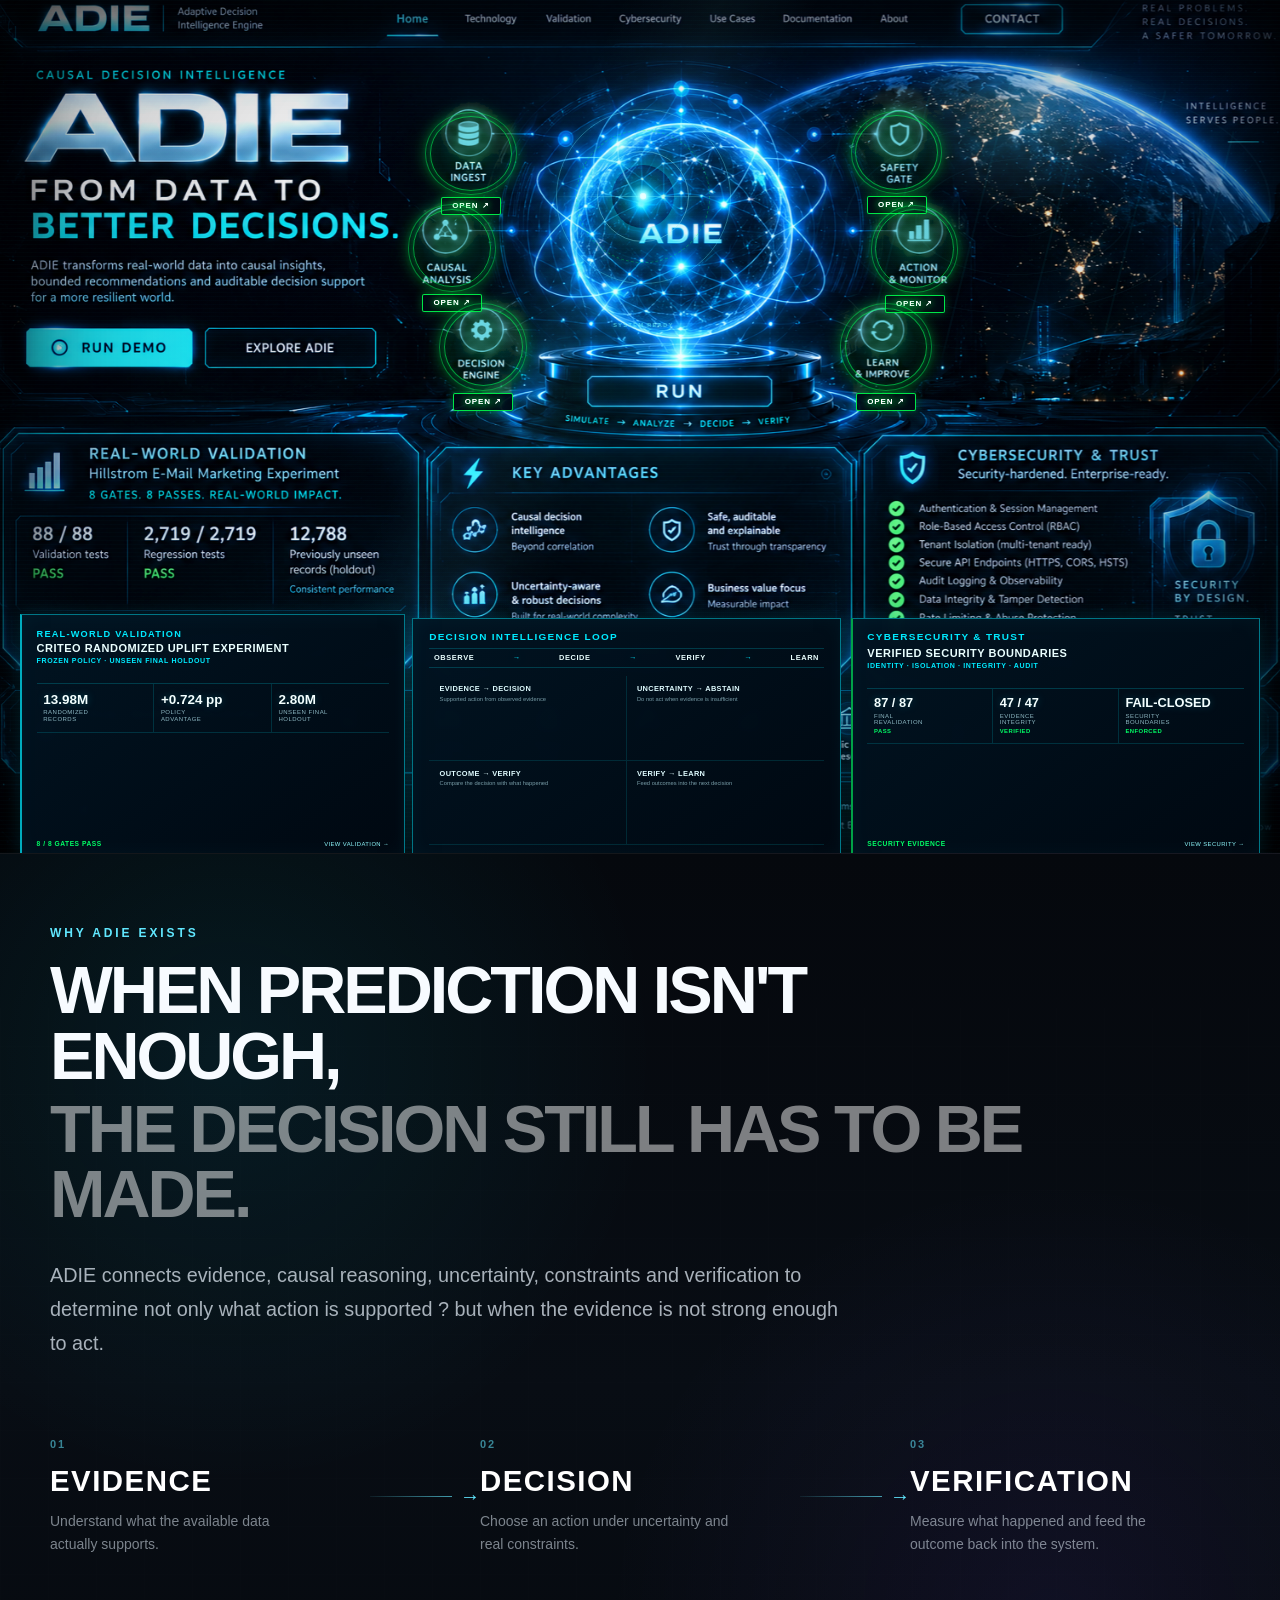
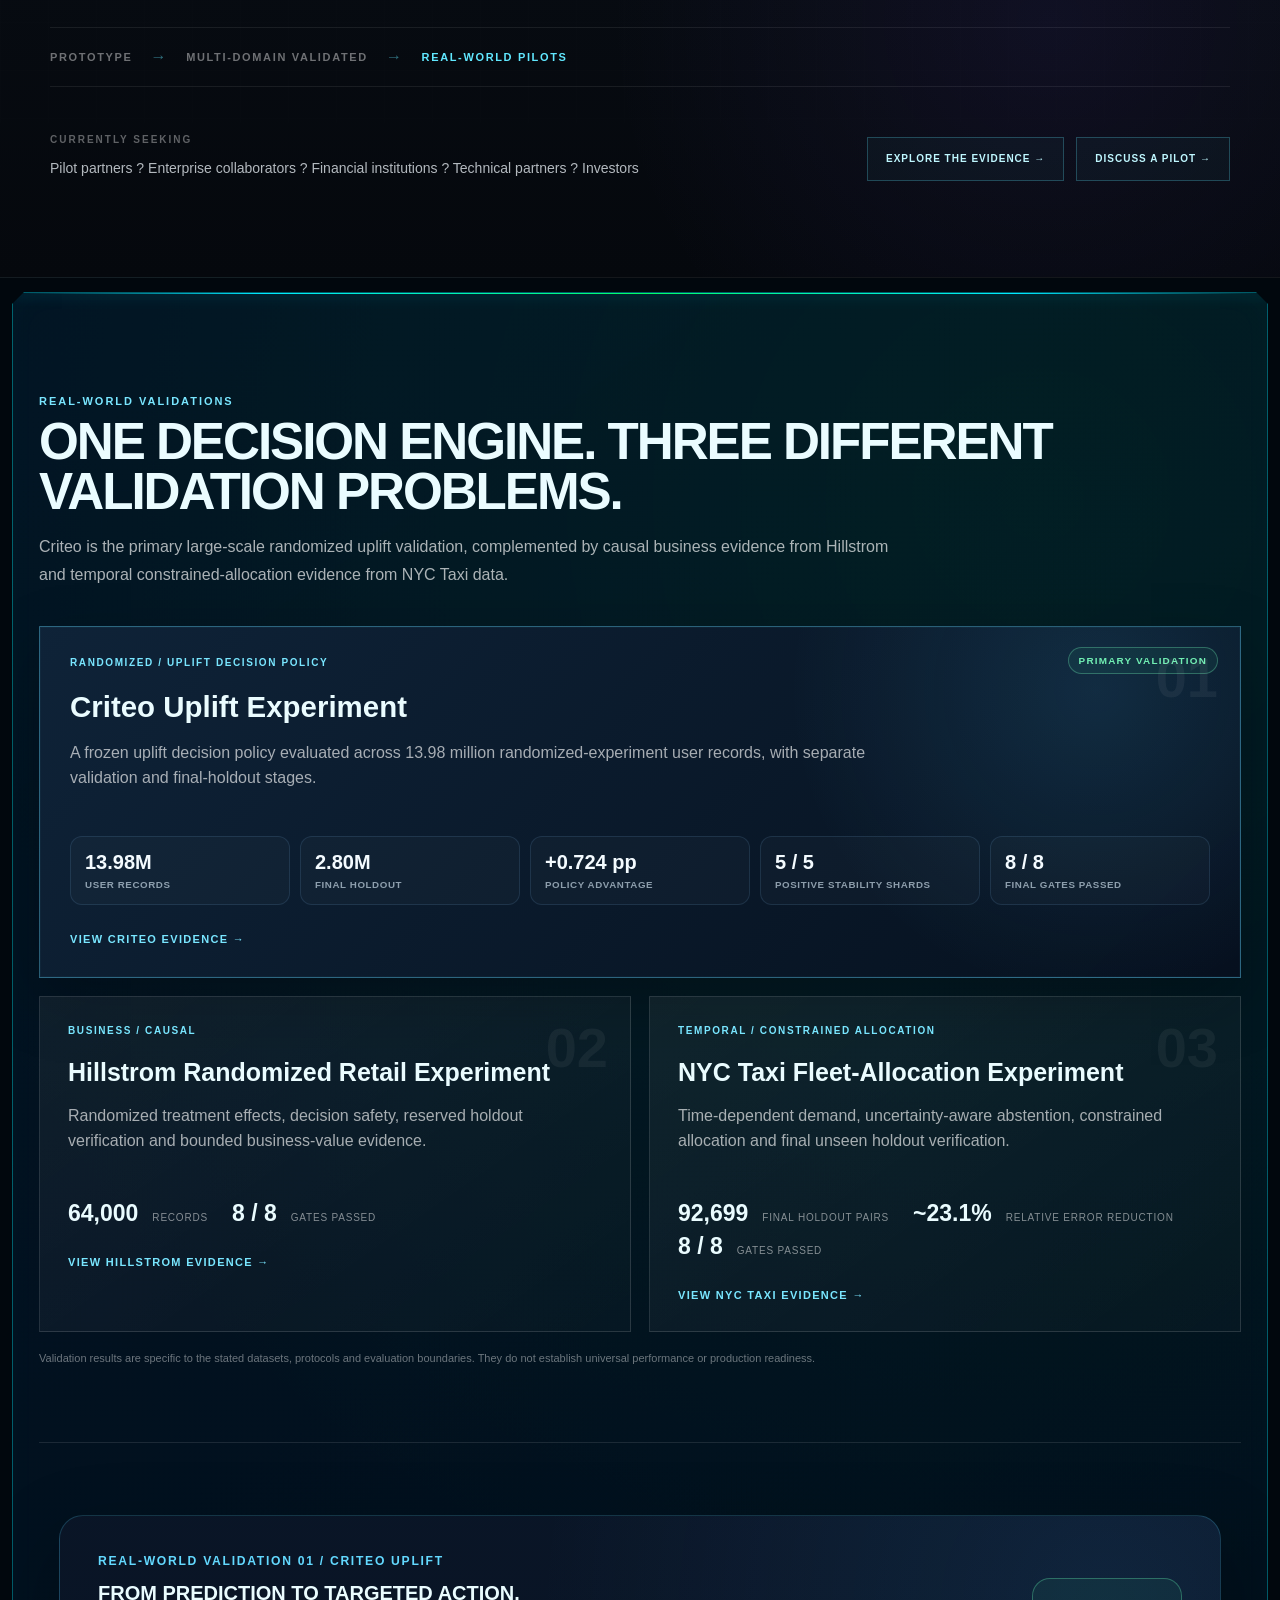
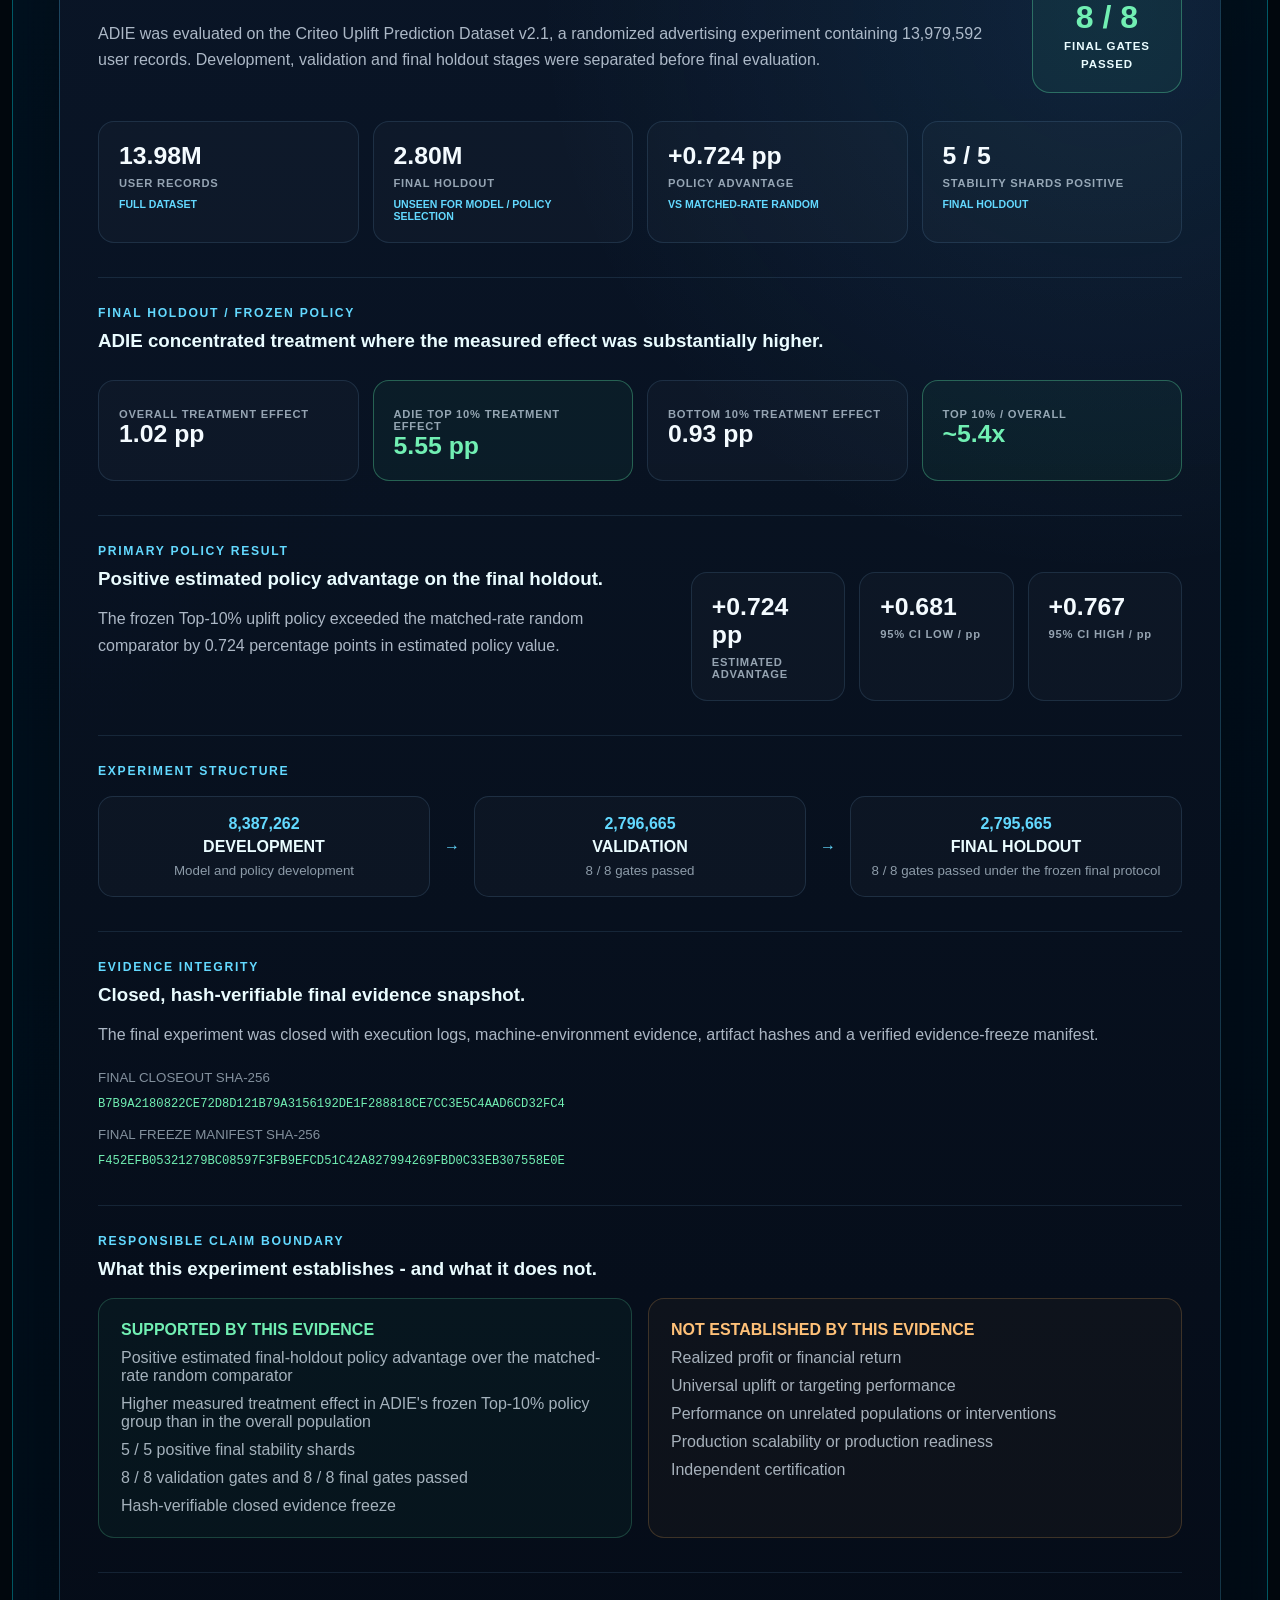
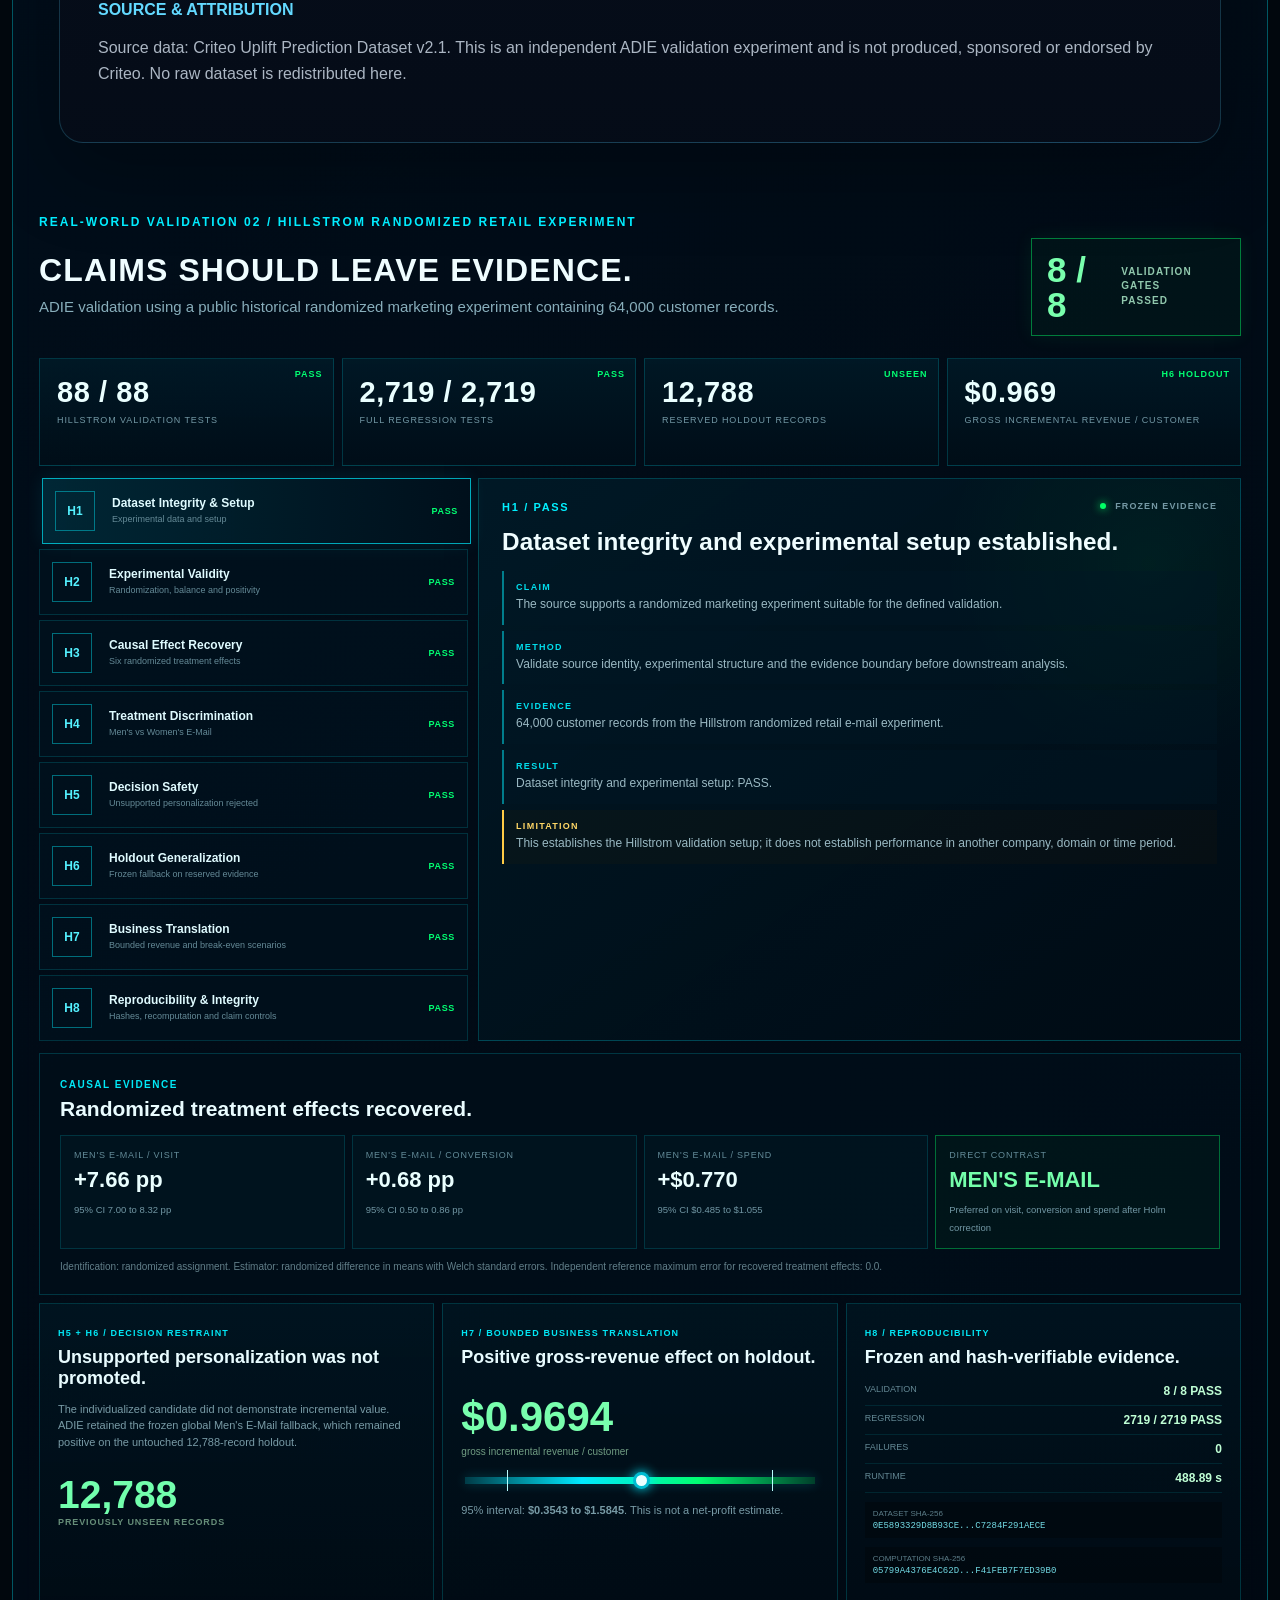
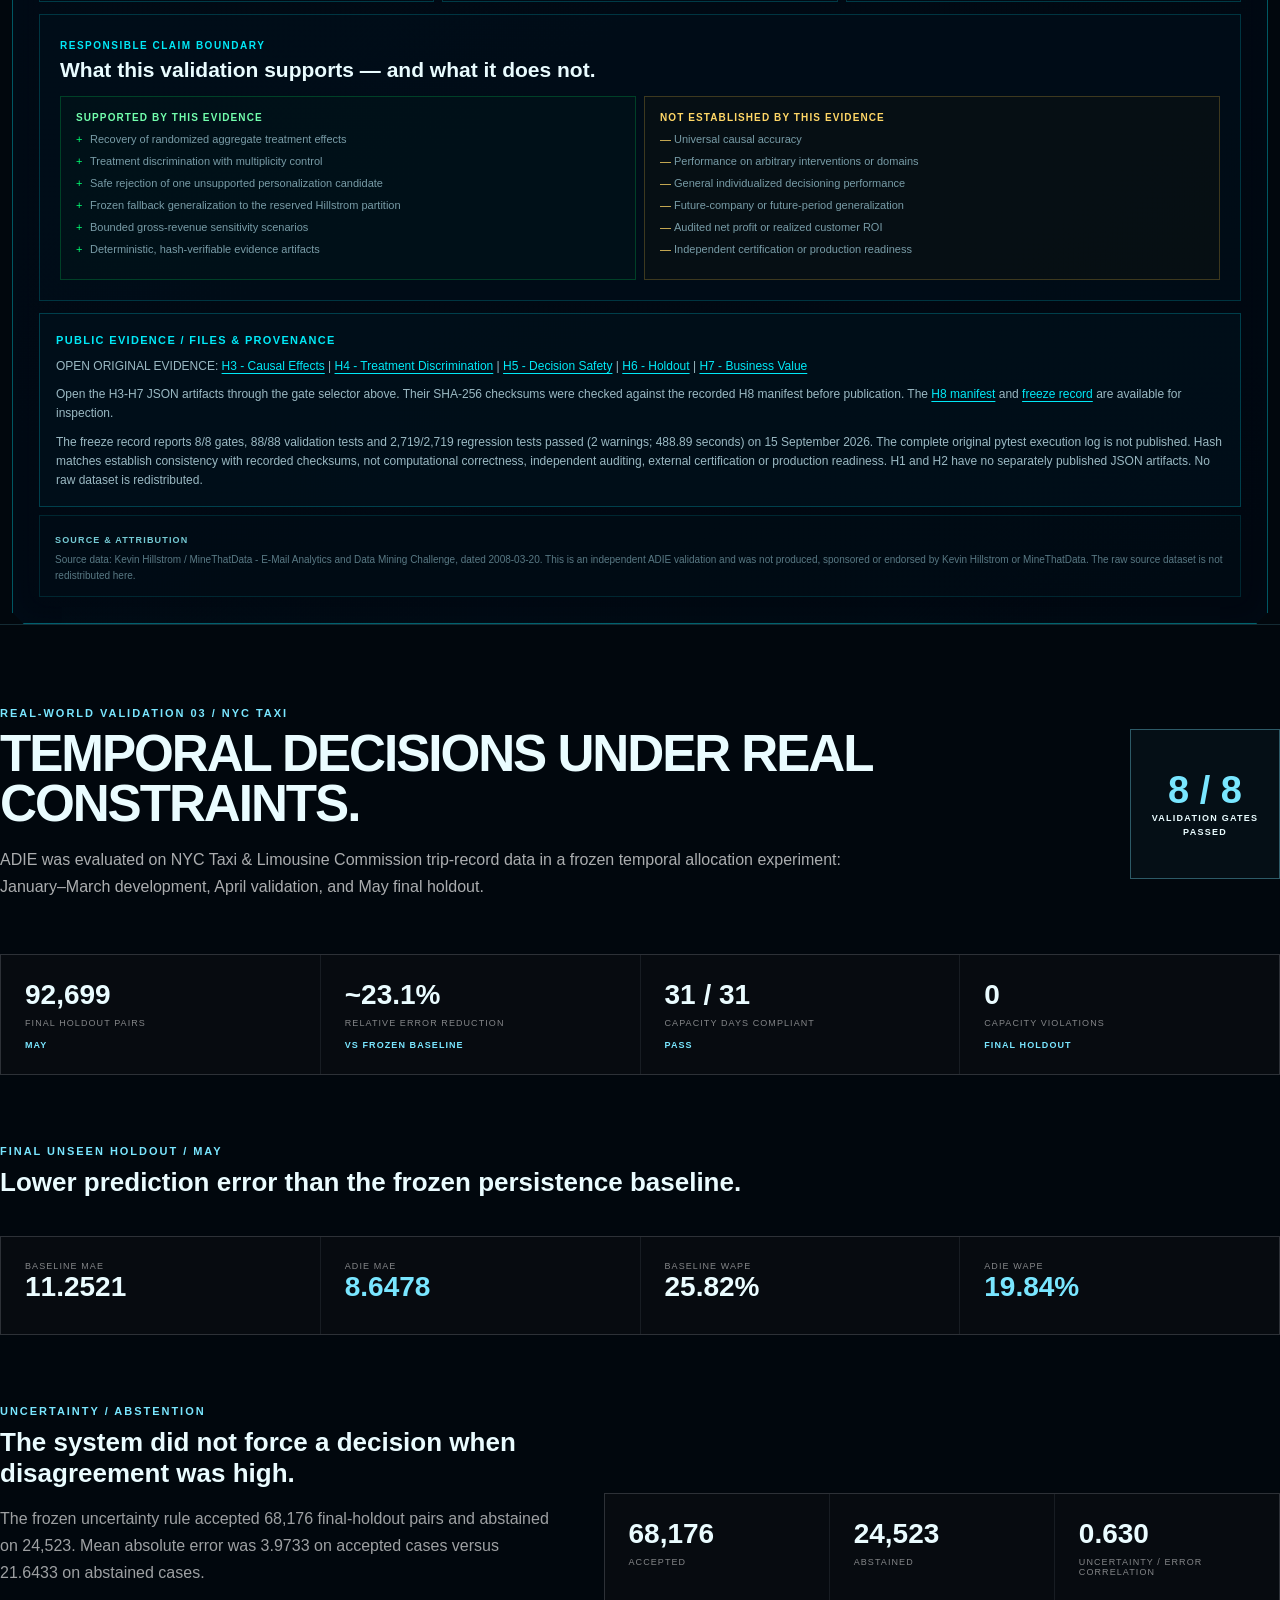
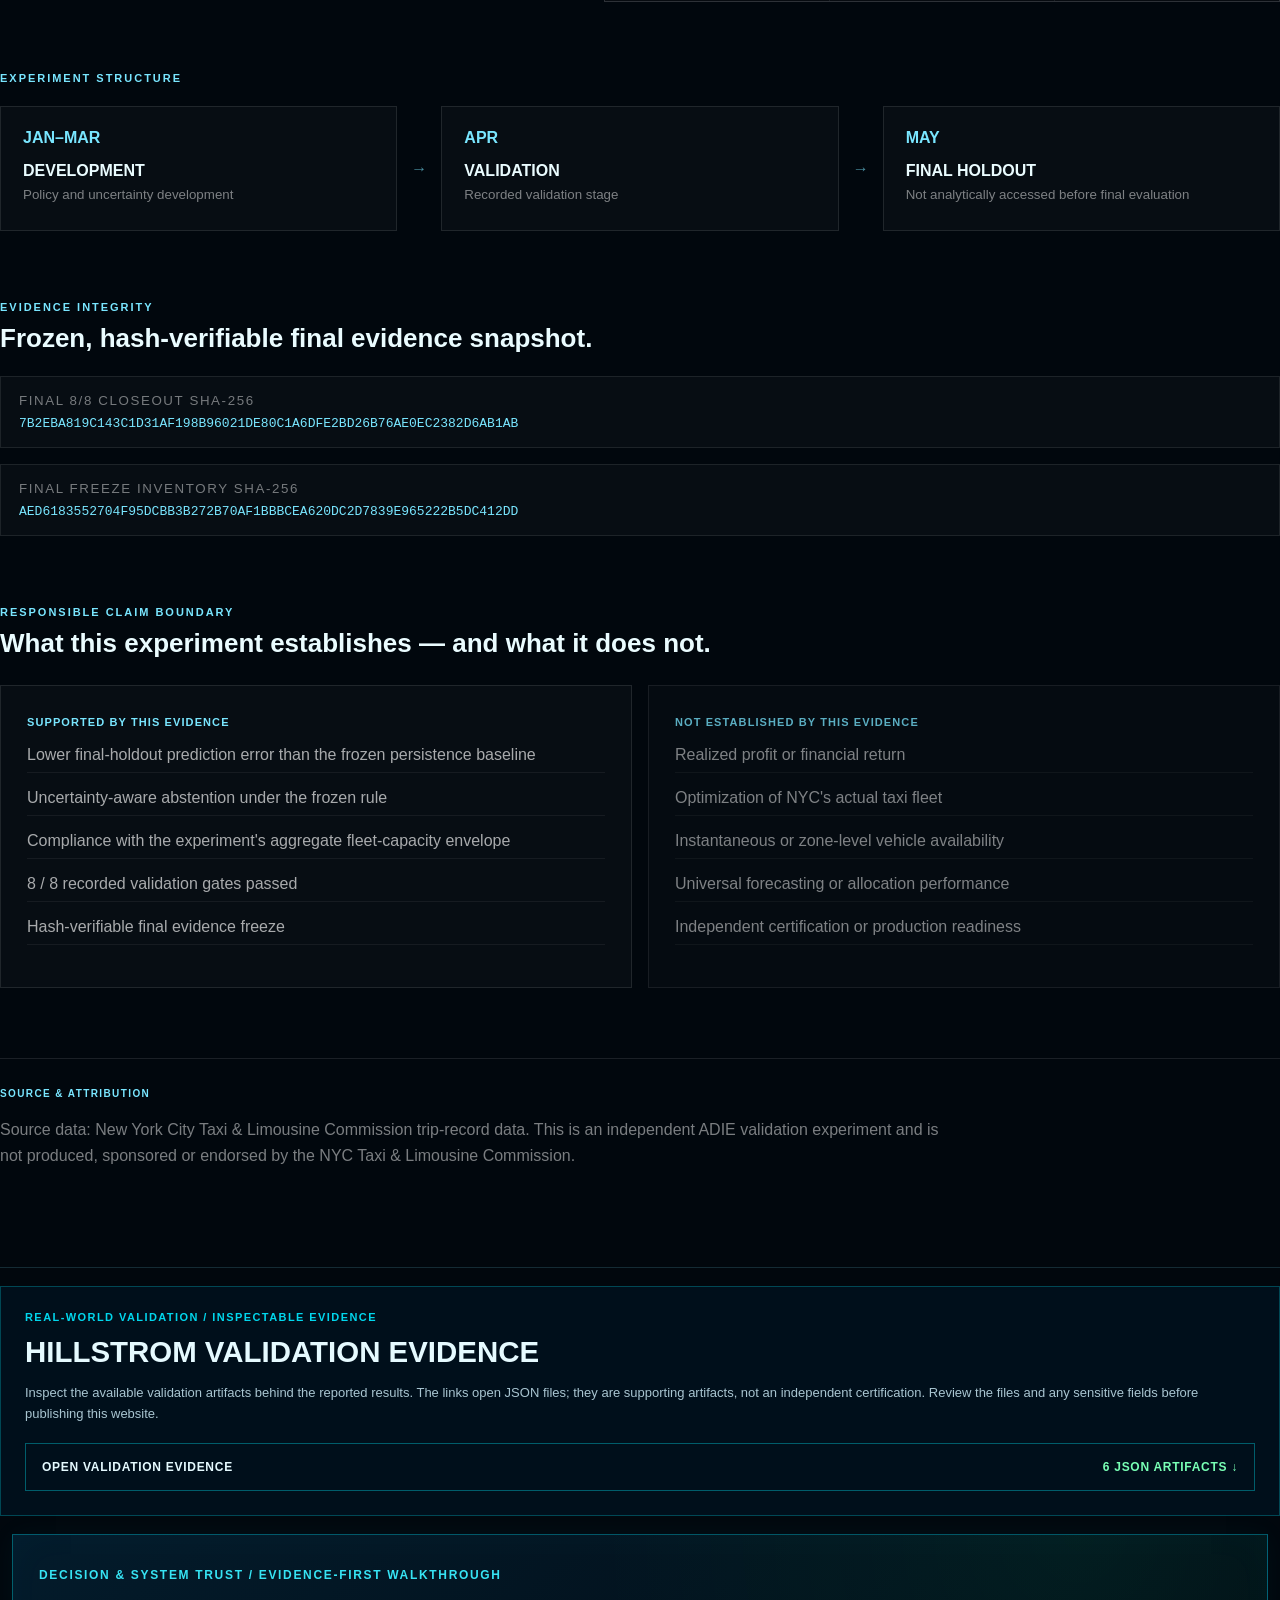
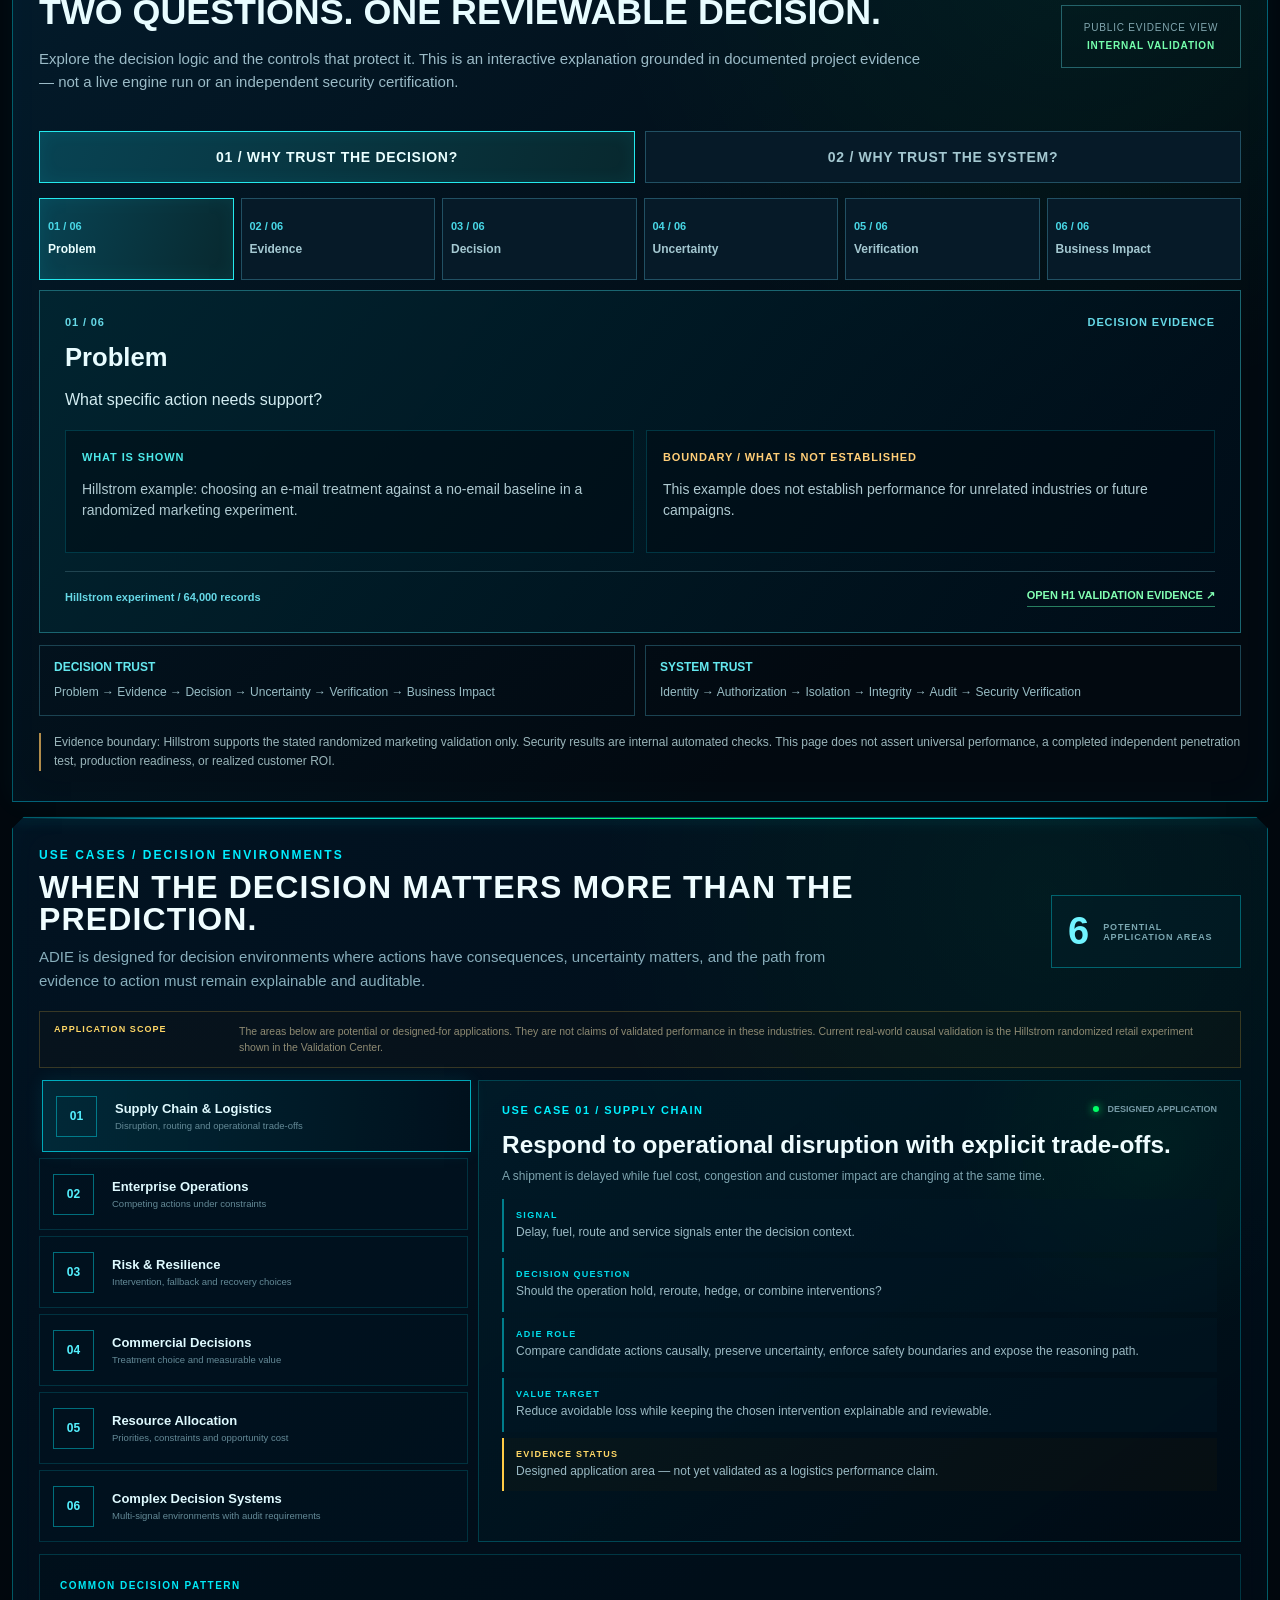
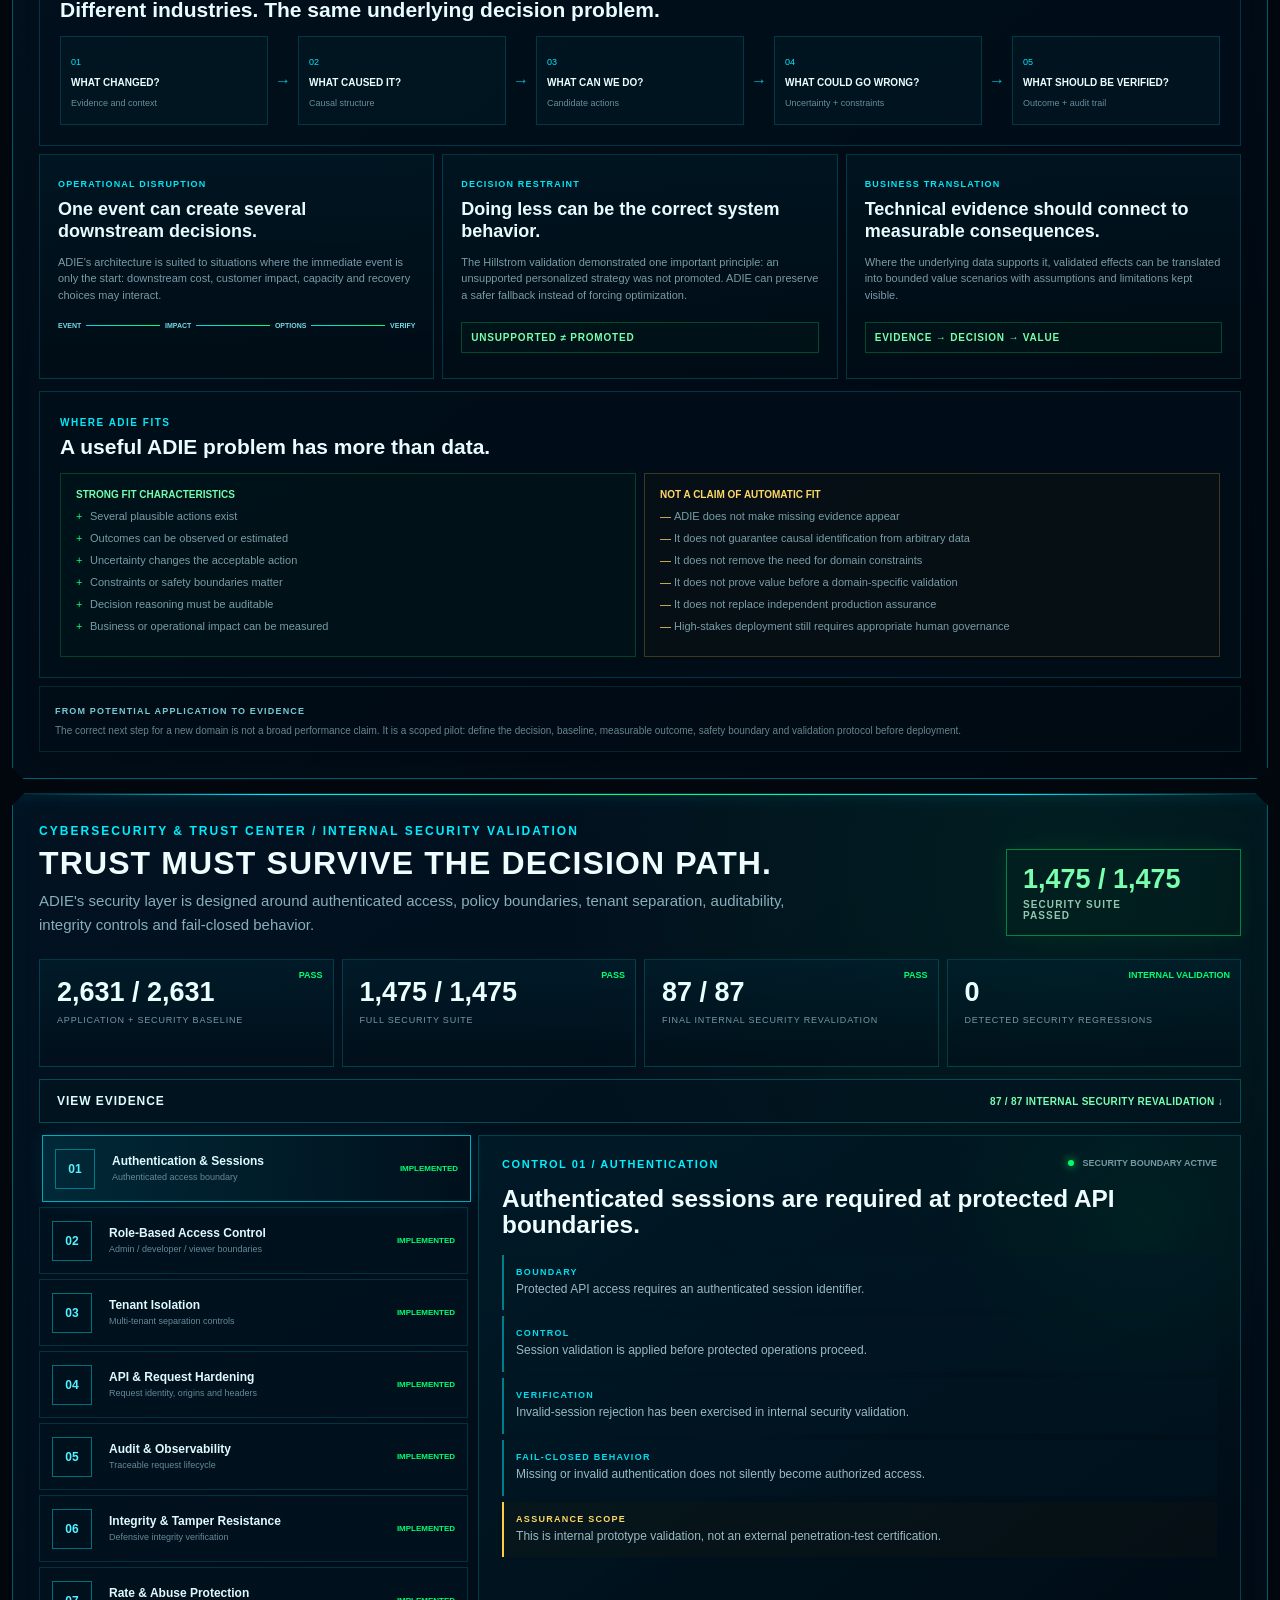
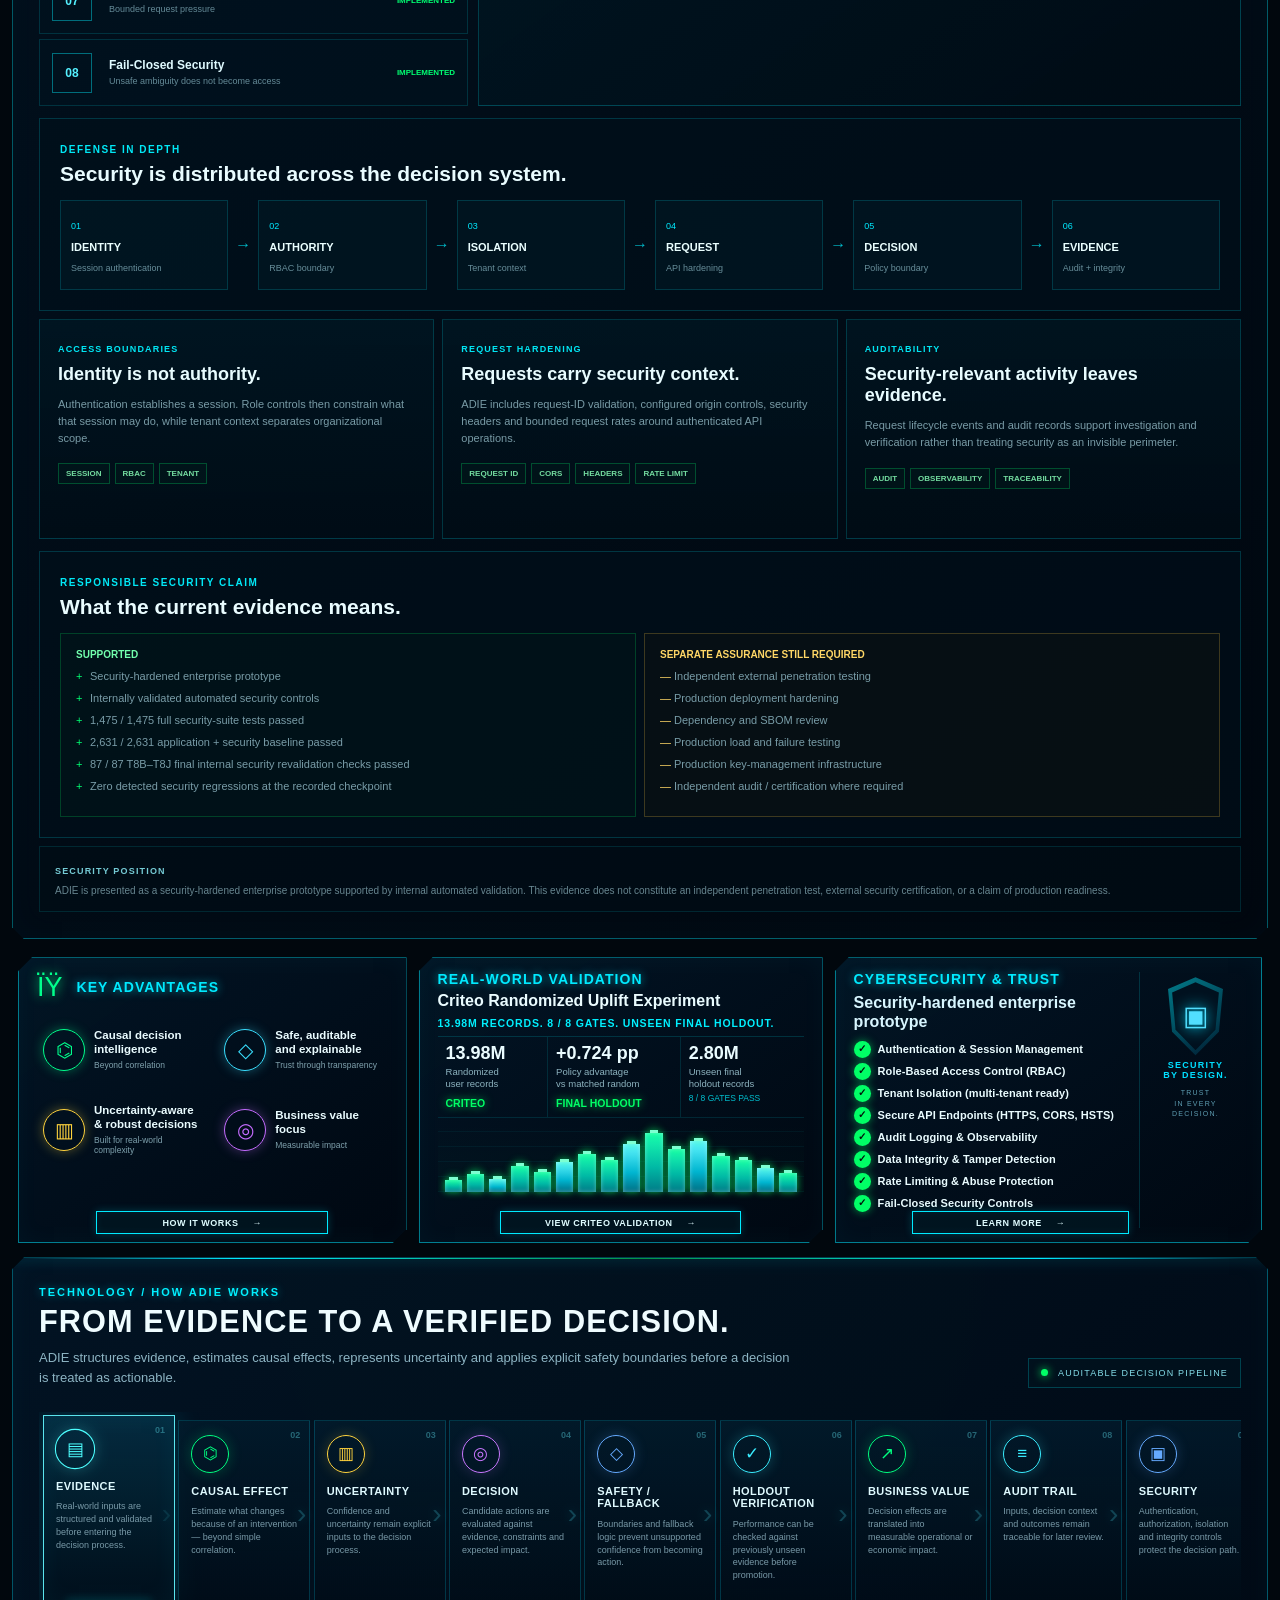
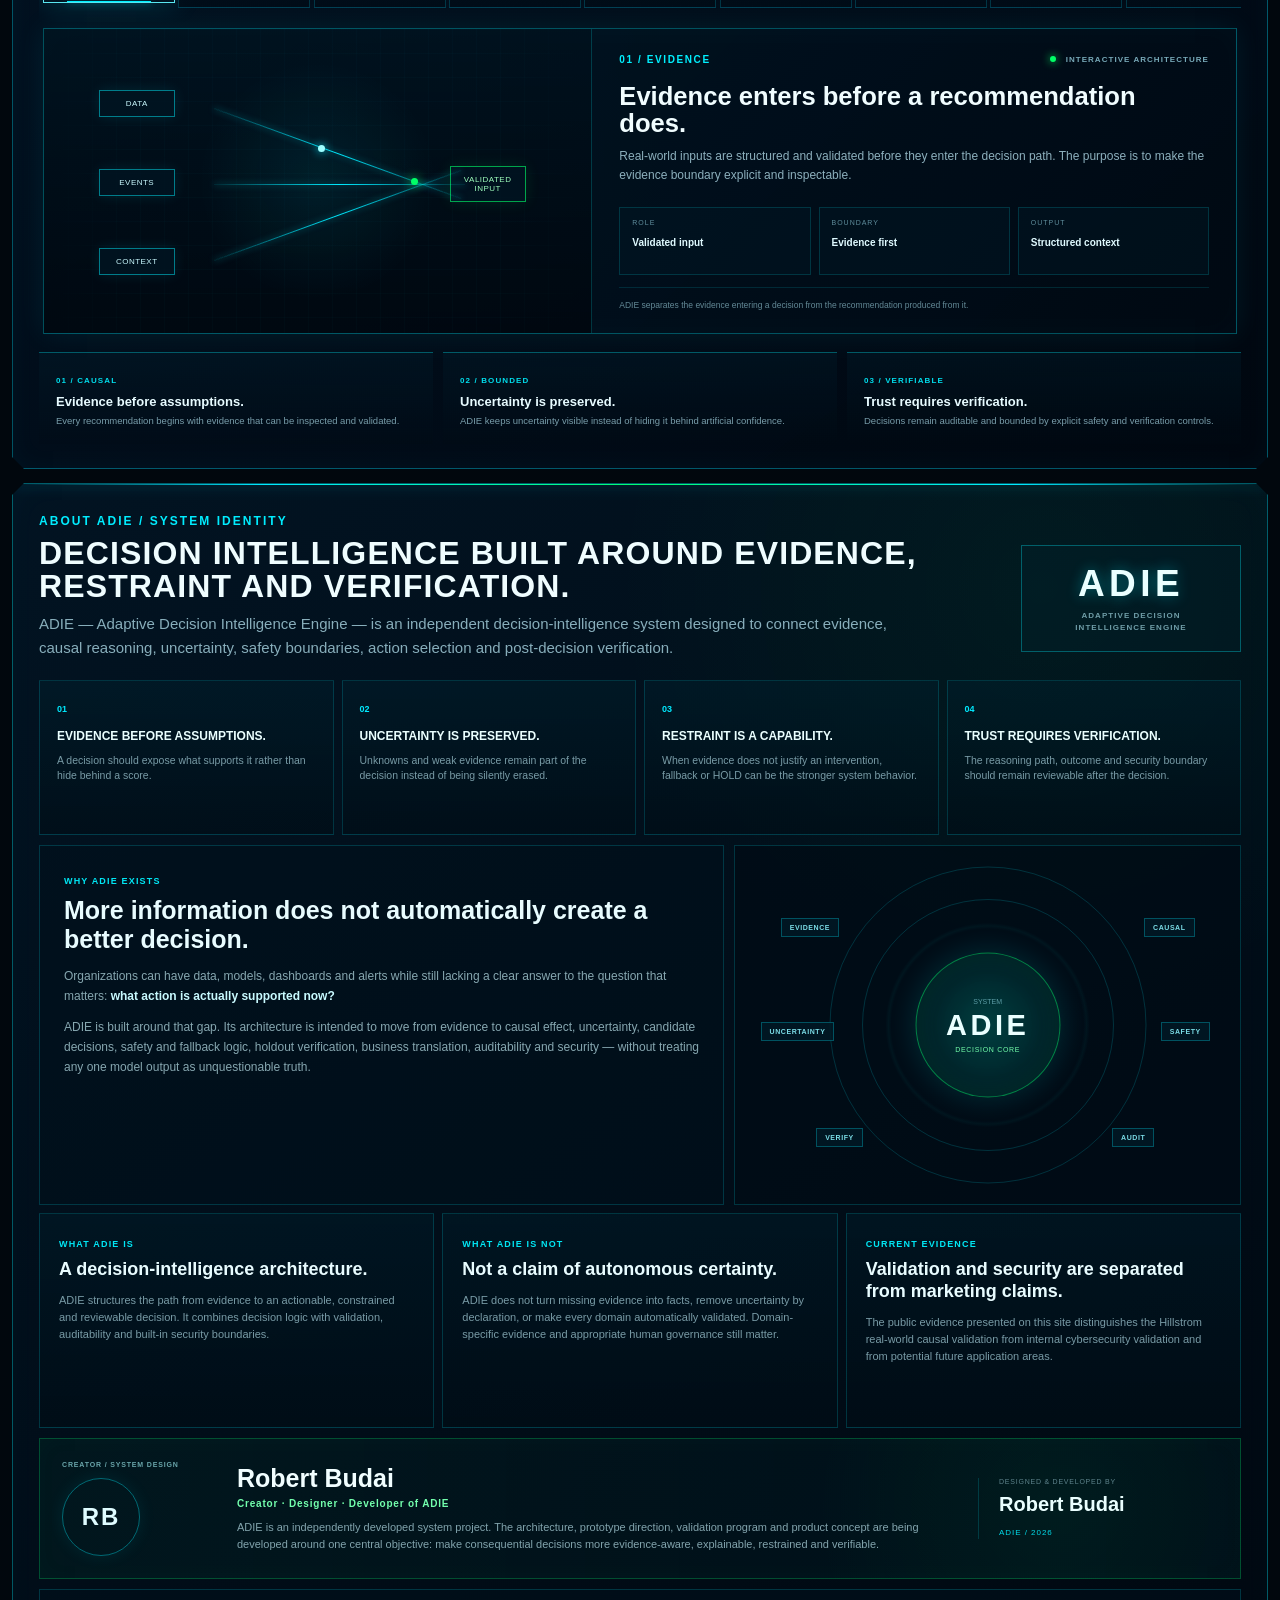
==== commit b1aa6d7b: "Update final security revalidation evidence to 87/87" ====
--- a/index.html
+++ b/index.html
@@ -150,7 +150,7 @@
 
       <span class="hero-cyber-stats">
         <span>
-          <strong>81 / 81</strong>
+          <strong>87 / 87</strong>
           <small>FINAL<br>REVALIDATION</small>
           <b>PASS</b>
         </span>
@@ -179,7 +179,7 @@
     <article><strong>88 / 88</strong><span>VALIDATION TESTS</span><b>PASS</b></article>
     <article><strong>2,719 / 2,719</strong><span>REGRESSION TESTS</span><b>PASS</b></article>
     <article><strong>12,788</strong><span>RESERVED HOLDOUT</span><b>UNSEEN</b></article>
-    <article><strong>81 / 81</strong><span>SECURITY REVALIDATION</span><b>PASS</b></article>
+    <article><strong>87 / 87</strong><span>SECURITY REVALIDATION</span><b>PASS</b></article>
   </section>
 
 
@@ -890,17 +890,18 @@
     <div class="sc-status">
       <article><strong>2,631 / 2,631</strong><span>APPLICATION + SECURITY BASELINE</span><b>PASS</b></article>
       <article><strong>1,475 / 1,475</strong><span>FULL SECURITY SUITE</span><b>PASS</b></article>
-      <article><strong>81 / 81</strong><span>FINAL INTERNAL SECURITY REVALIDATION</span><b>PASS</b></article>
+      <article><strong>87 / 87</strong><span>FINAL INTERNAL SECURITY REVALIDATION</span><b>PASS</b></article>
       <article><strong>0</strong><span>DETECTED SECURITY REGRESSIONS</span><b>INTERNAL VALIDATION</b></article>
     </div>
 
     <details class="sc-evidence-summary" id="security-evidence-summary">
-      <summary>VIEW EVIDENCE <span>81 / 81 INTERNAL SECURITY REVALIDATION &#8595;</span></summary>
+      <summary>VIEW EVIDENCE <span>87 / 87 INTERNAL SECURITY REVALIDATION &#8595;</span></summary>
       <div class="sc-evidence-content">
-        <div class="sc-evidence-heading"><span>ADIE CYBER / SECURITY VERIFICATION</span><strong>81 / 81 PASS</strong></div>
-        <p>Evidence-backed internal revalidation completed September 16, 2026. The 81 tests were reconstructed and run in separate fresh internal test executions; this does not establish that one historical 81-test run occurred.</p>
+        <div class="sc-evidence-heading"><span>ADIE CYBER / SECURITY VERIFICATION</span><strong>87 / 87 PASS</strong></div>
+        <p>Evidence-backed internal revalidation completed September 26, 2026. The current result is based on 87 checks actually executed in fresh internal revalidation runs; it does not retroactively establish that the historical 81/81 execution occurred.</p>
         <div class="sc-evidence-metrics">
           <div><strong>60 / 60</strong><span>T8B–T8I primary suite</span></div>
+          <div><strong>6 / 6</strong><span>T8G-C crash-recovery standalone</span></div>
           <div><strong>7 / 7</strong><span>T8J-A standalone</span></div>
           <div><strong>7 / 7</strong><span>T8H-C standalone</span></div>
           <div><strong>7 / 7</strong><span>T8I-C standalone</span></div>
@@ -975,7 +976,7 @@
           <p>Internally validated automated security controls</p>
           <p>1,475 / 1,475 full security-suite tests passed</p>
           <p>2,631 / 2,631 application + security baseline passed</p>
-          <p>81 / 81 T8B–T8J final security-gate tests passed</p>
+          <p>87 / 87 T8B–T8J final internal security revalidation checks passed</p>
           <p>Zero detected security regressions at the recorded checkpoint</p>
         </article>
         <article class="pending">
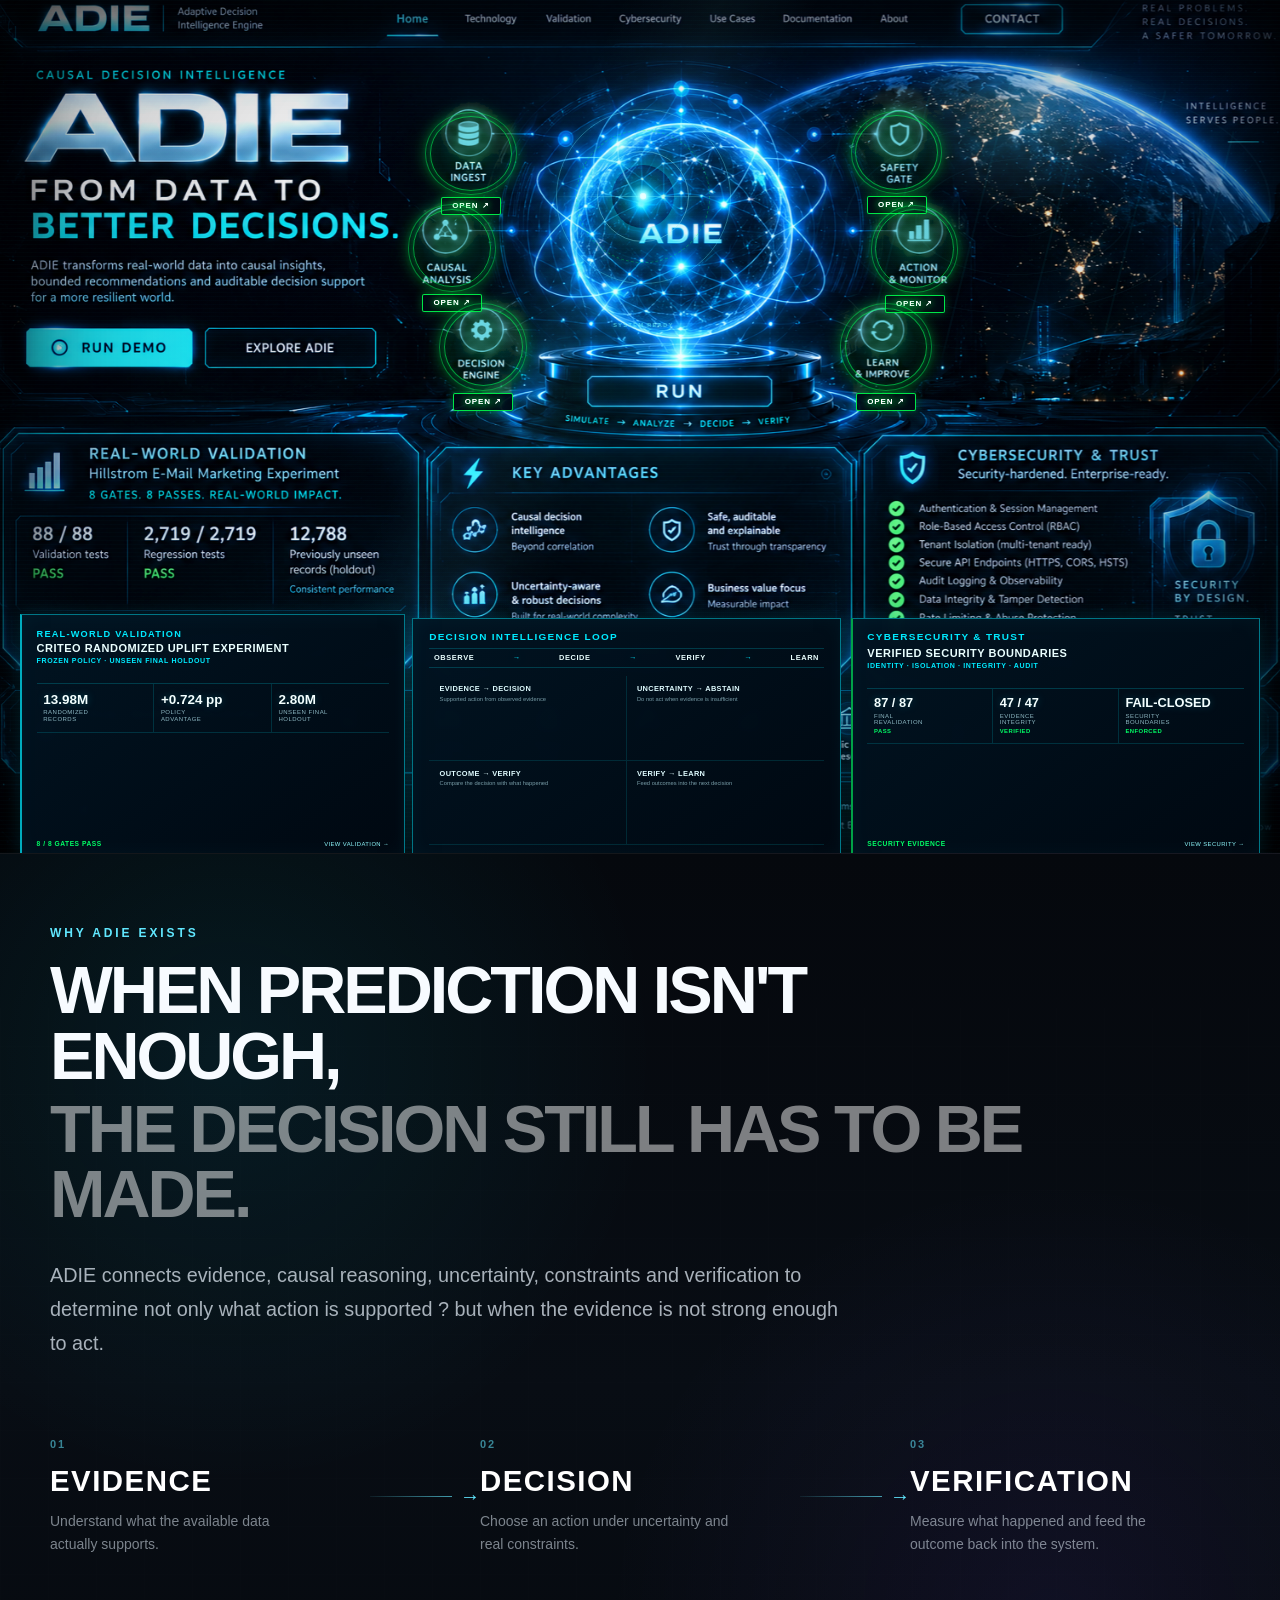
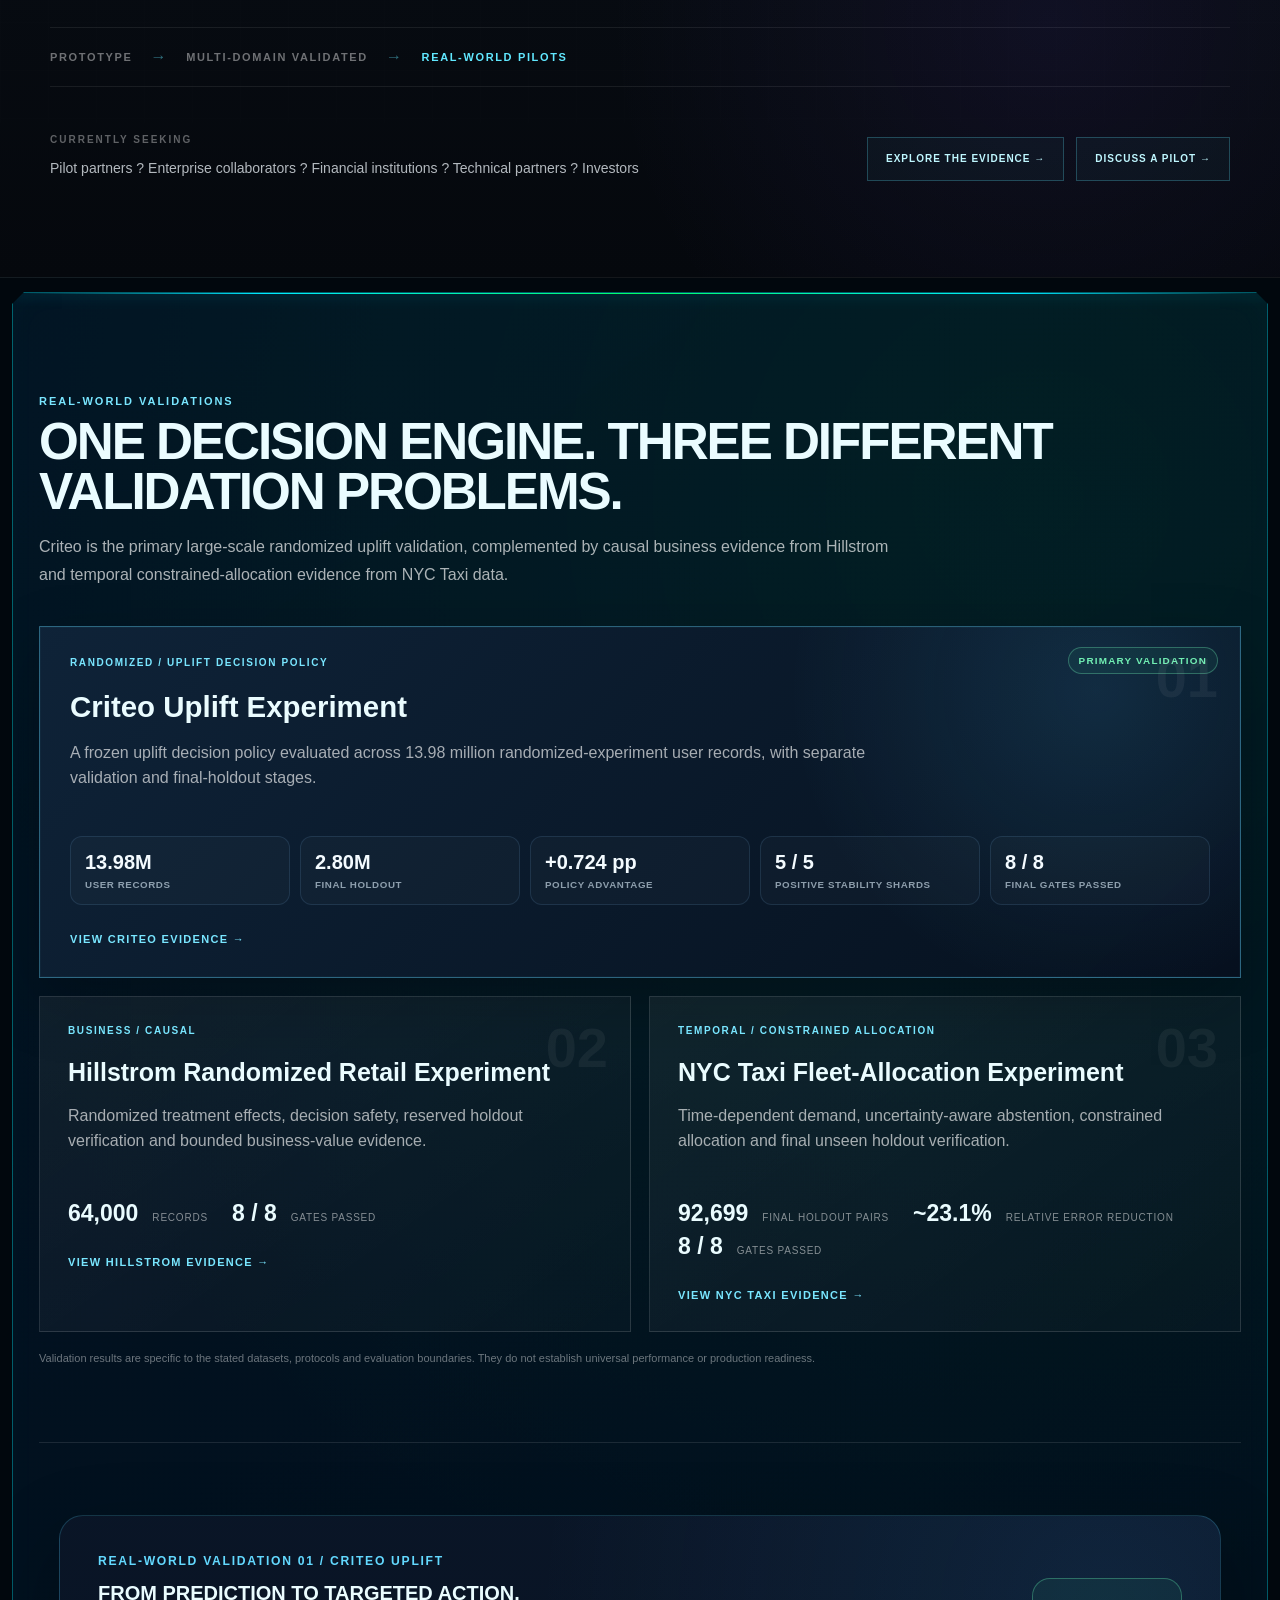
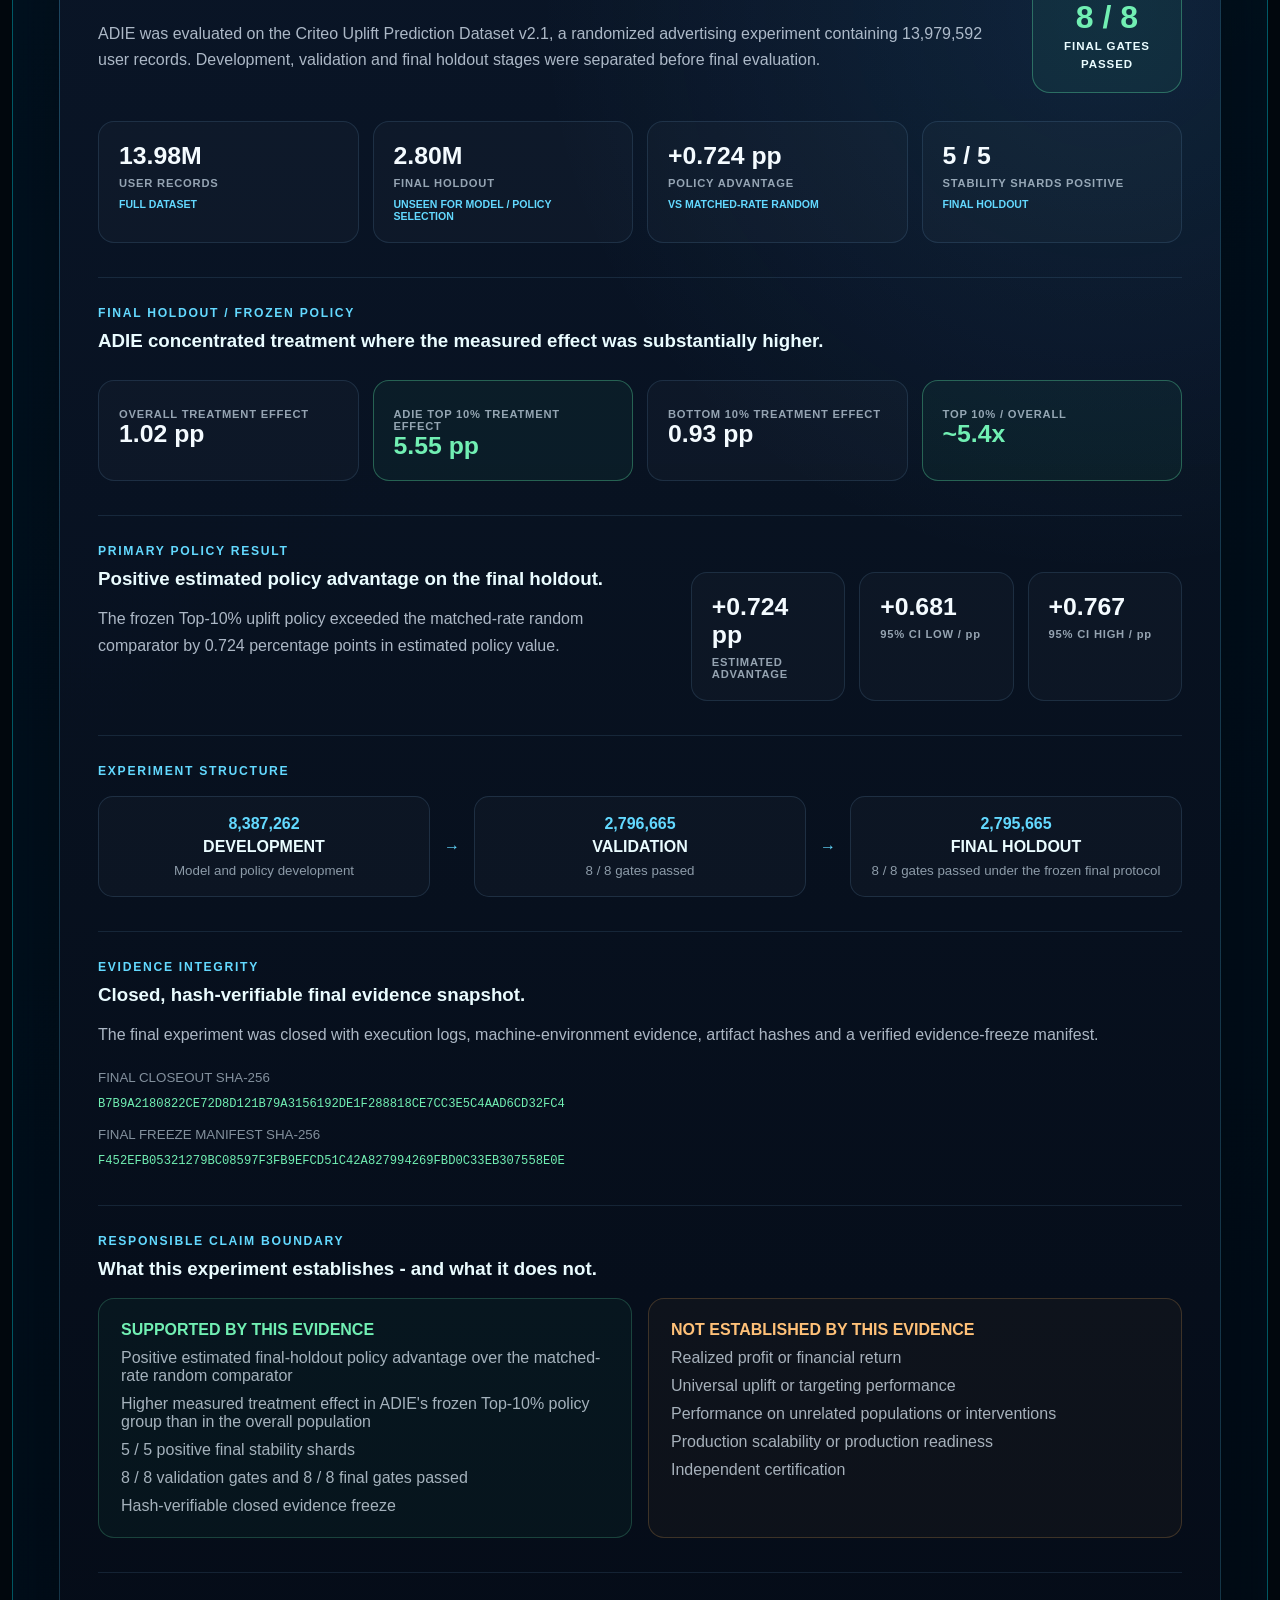
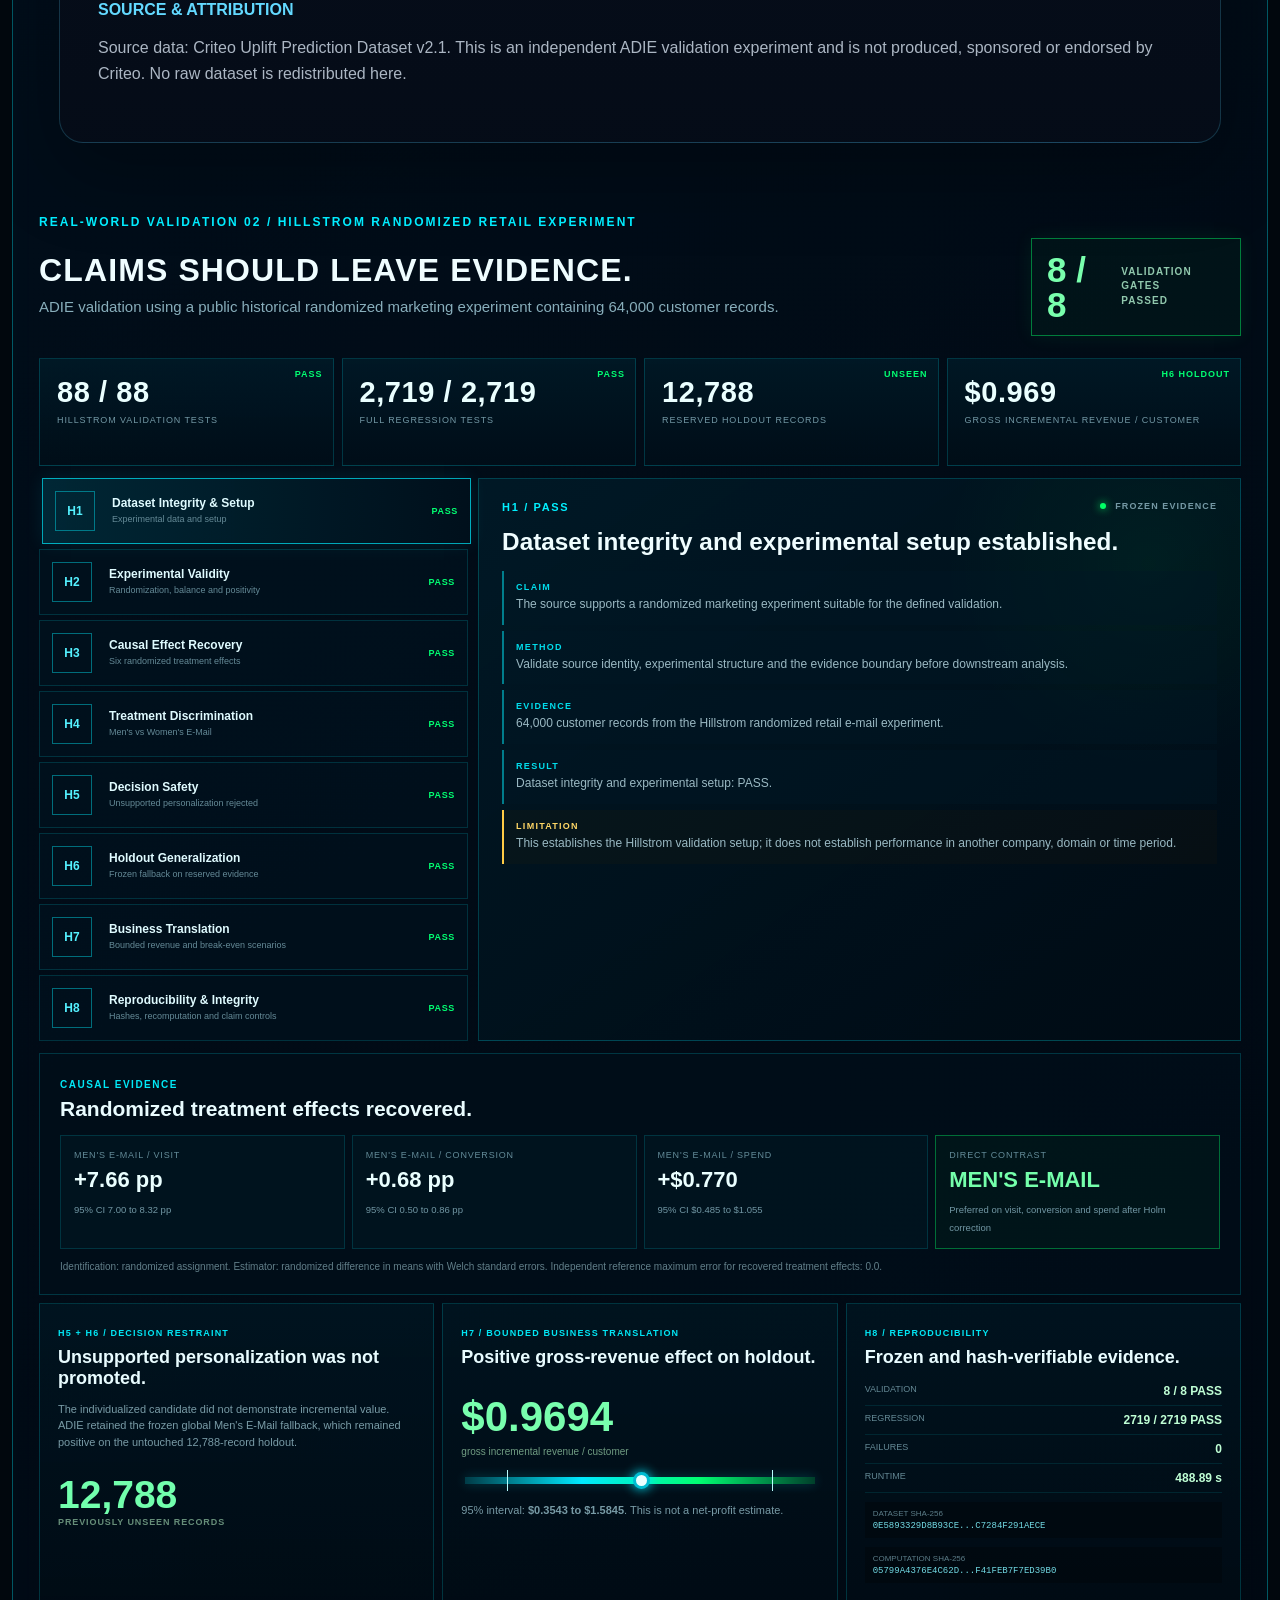
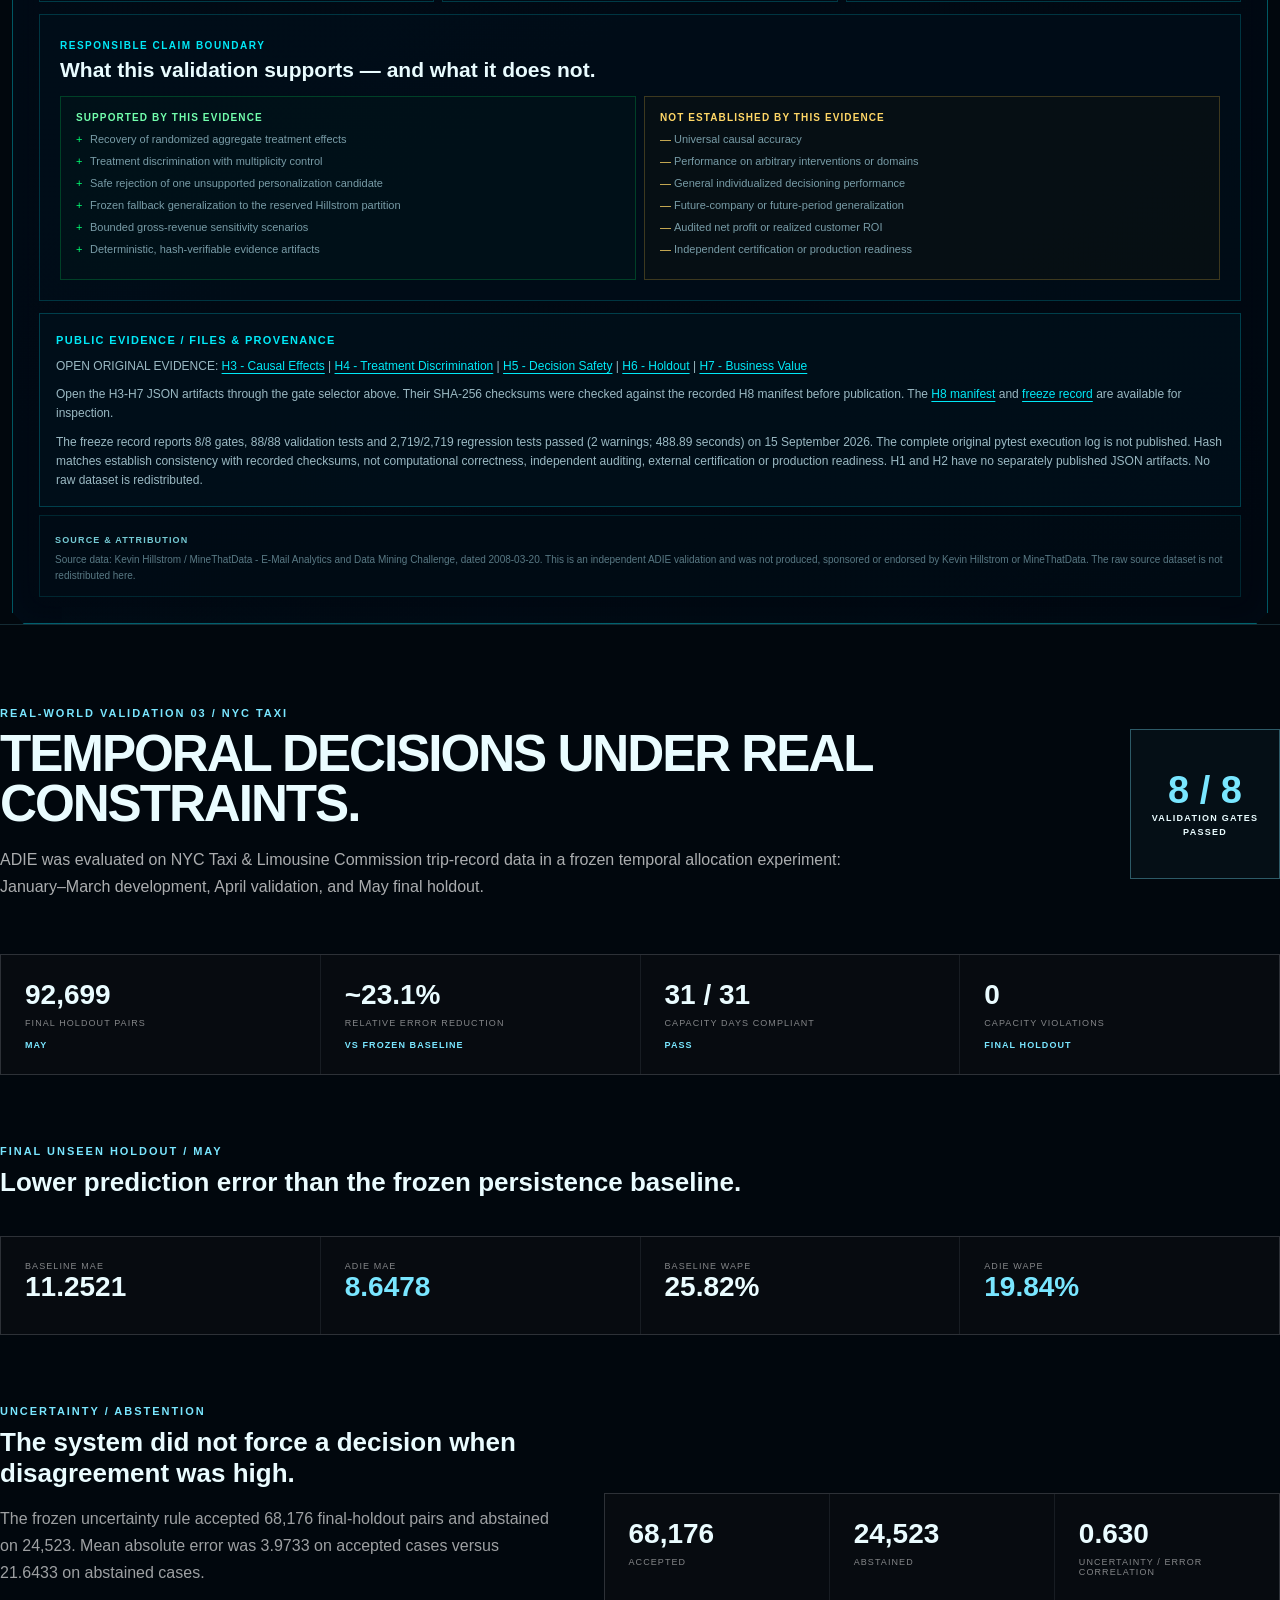
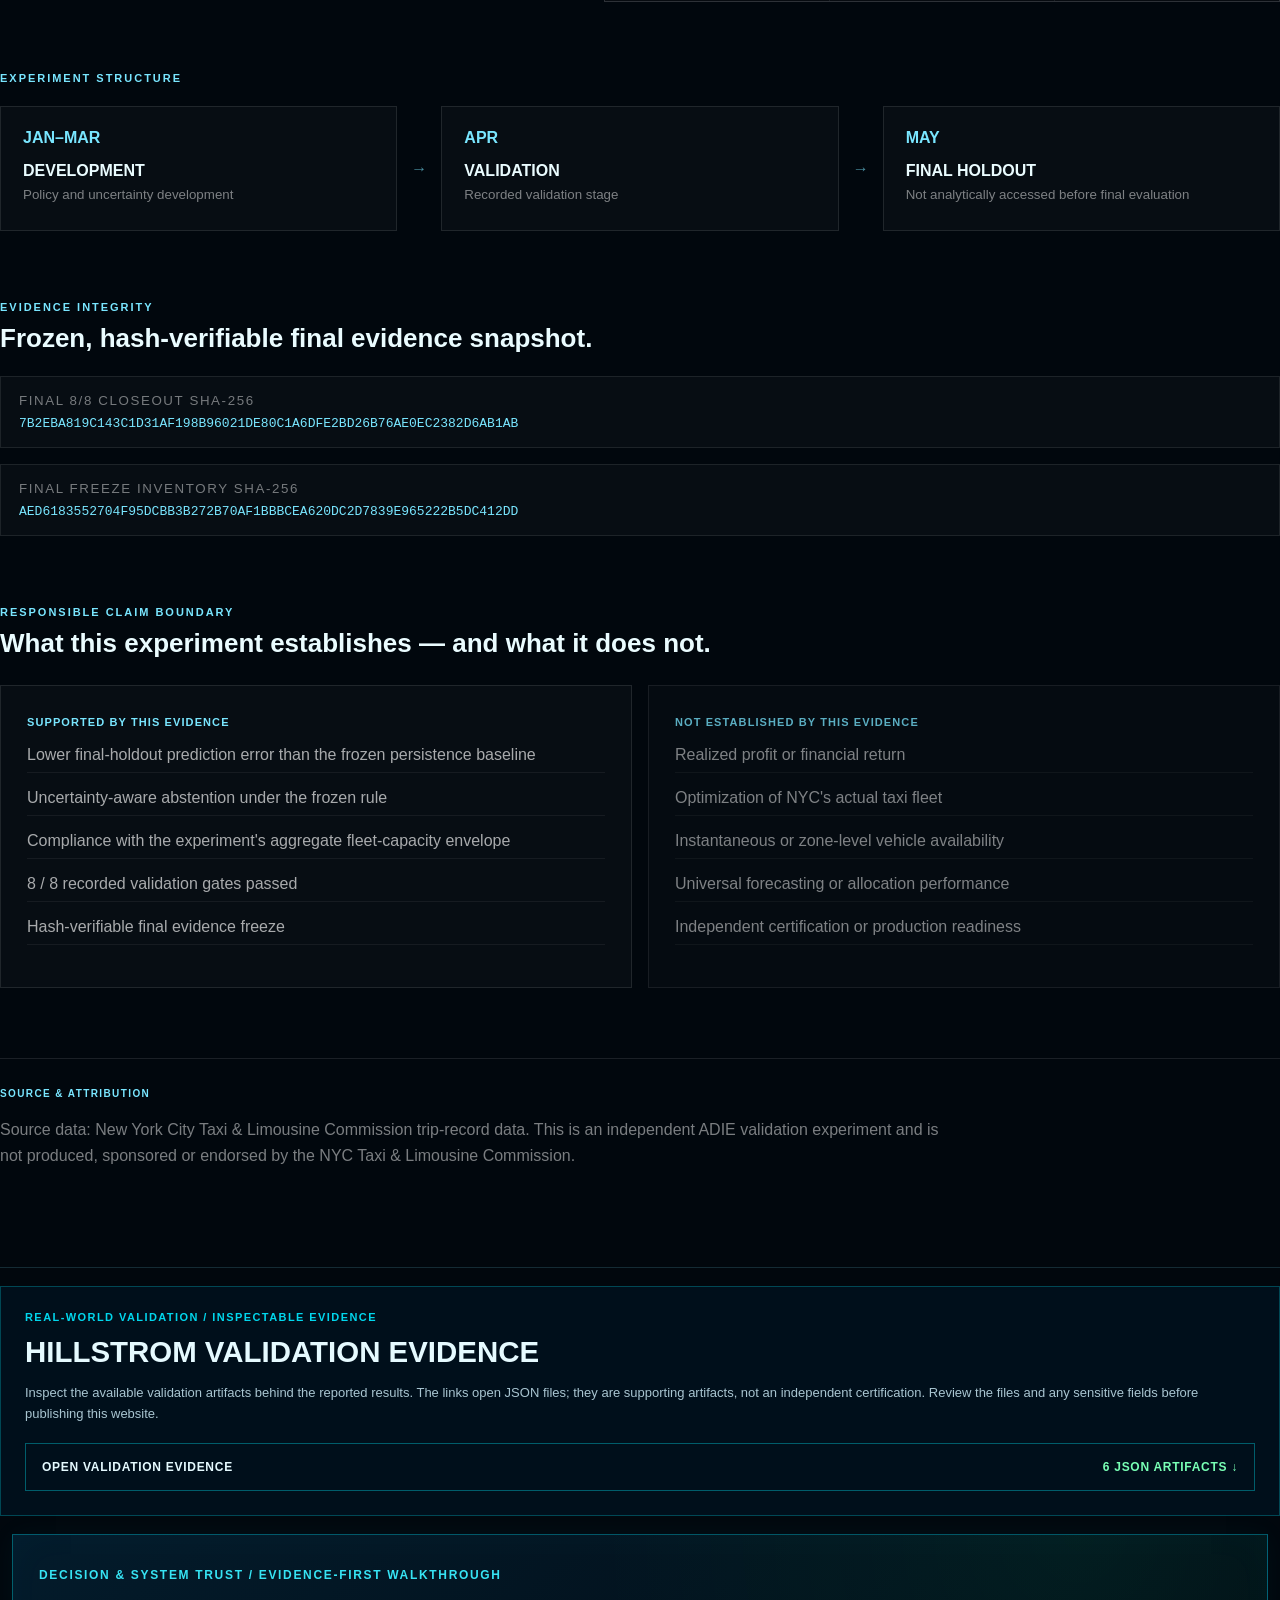
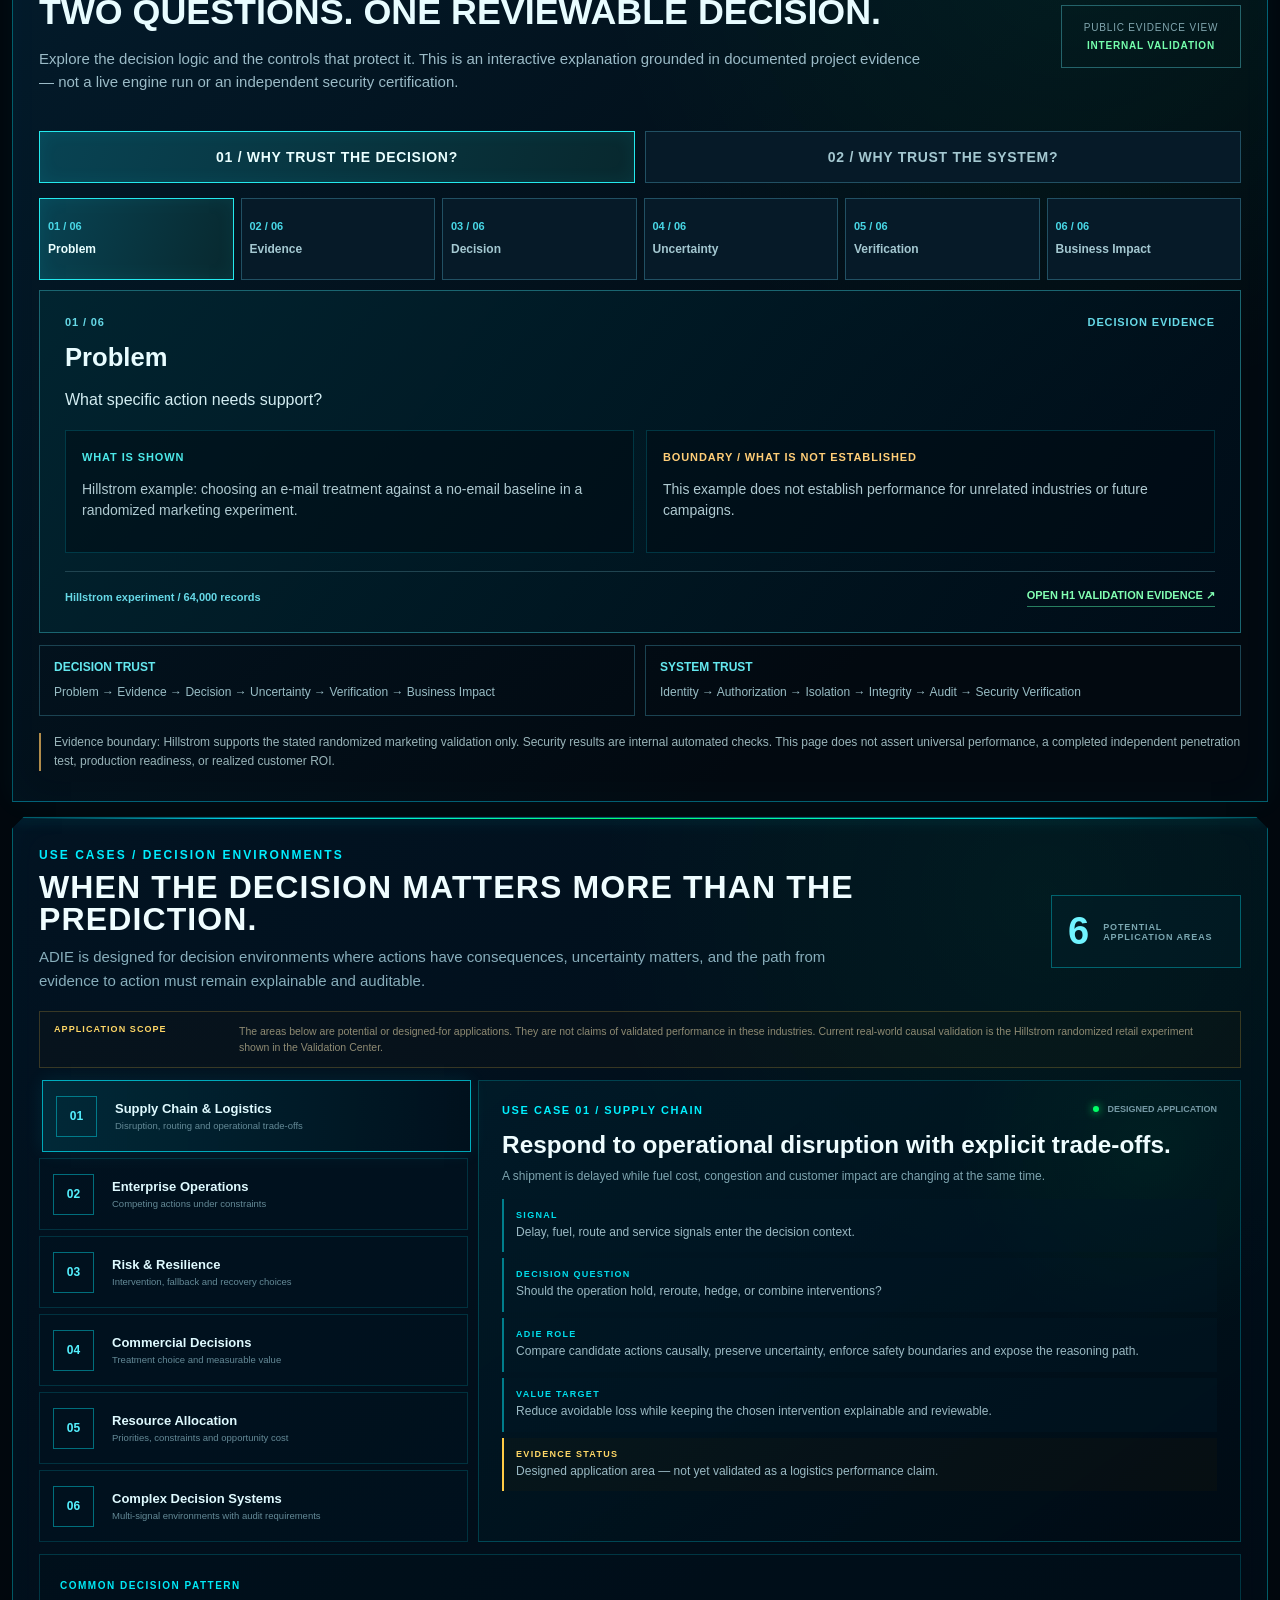
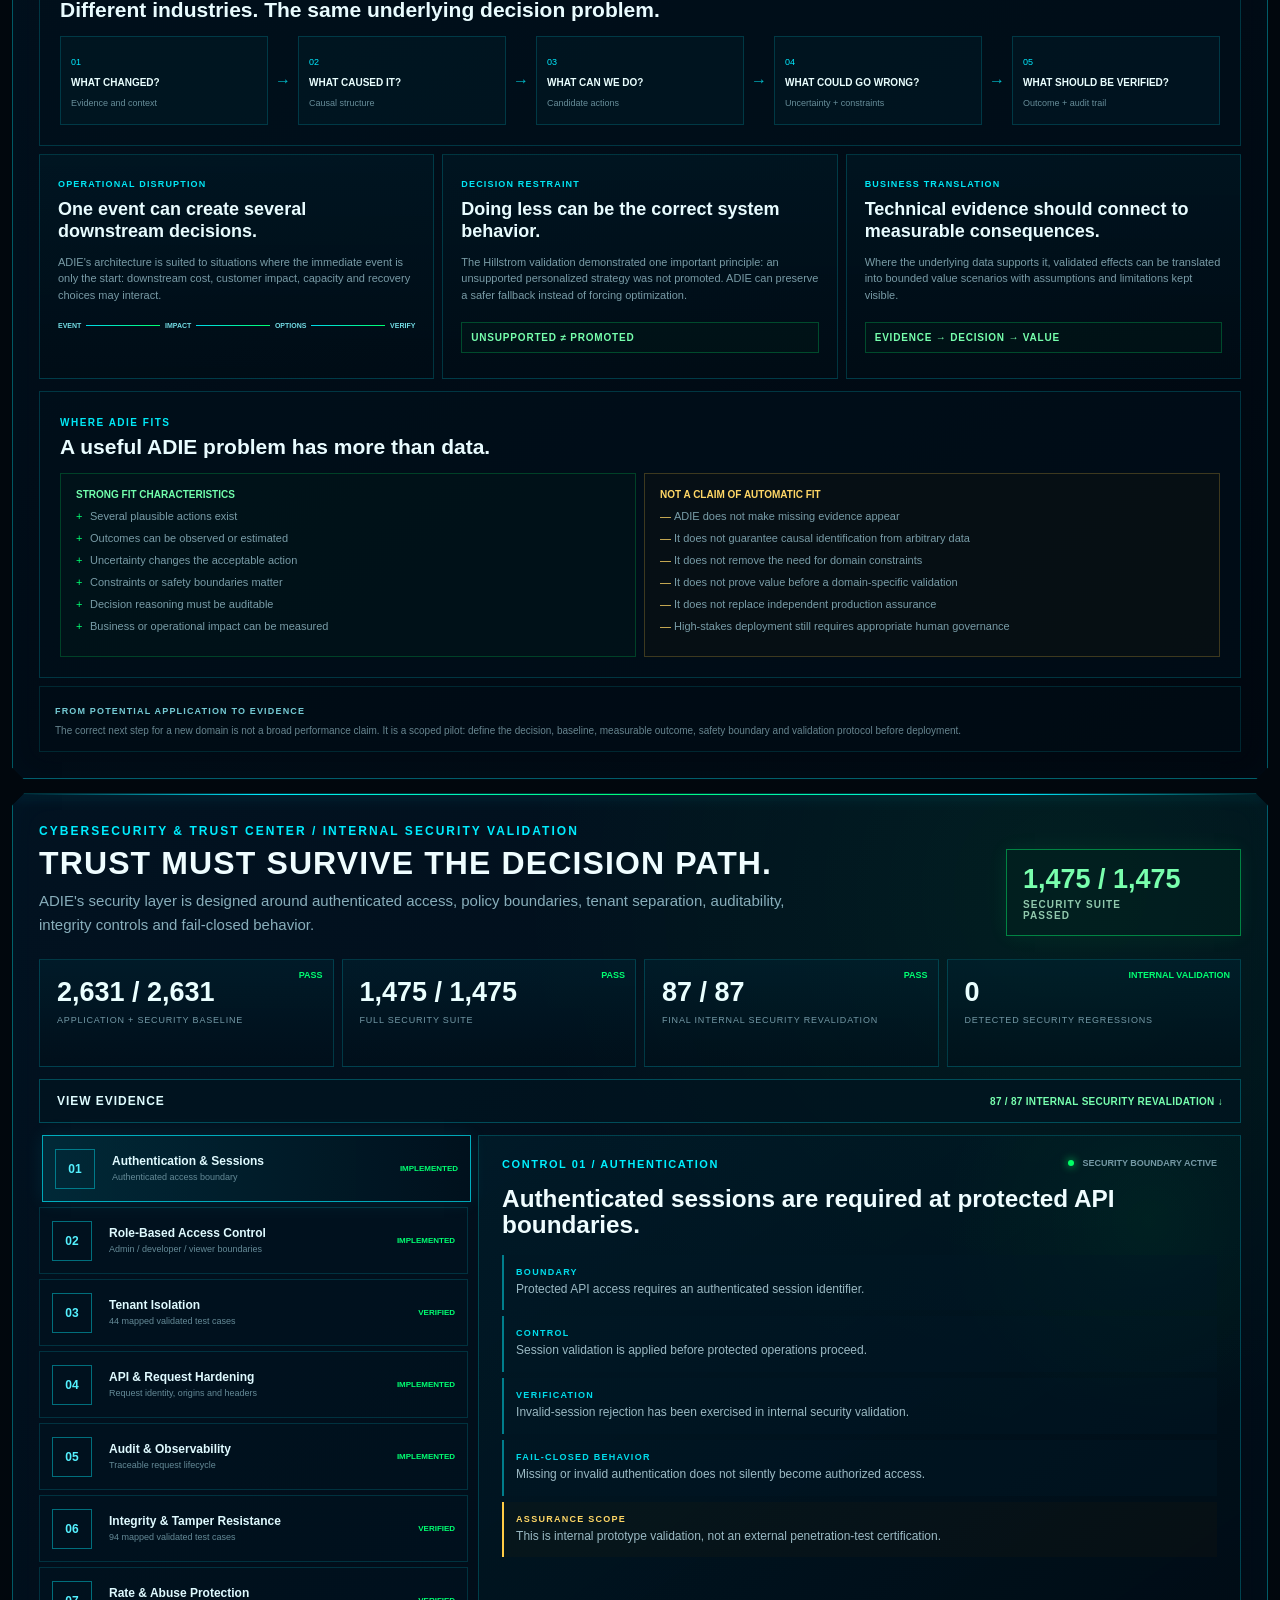
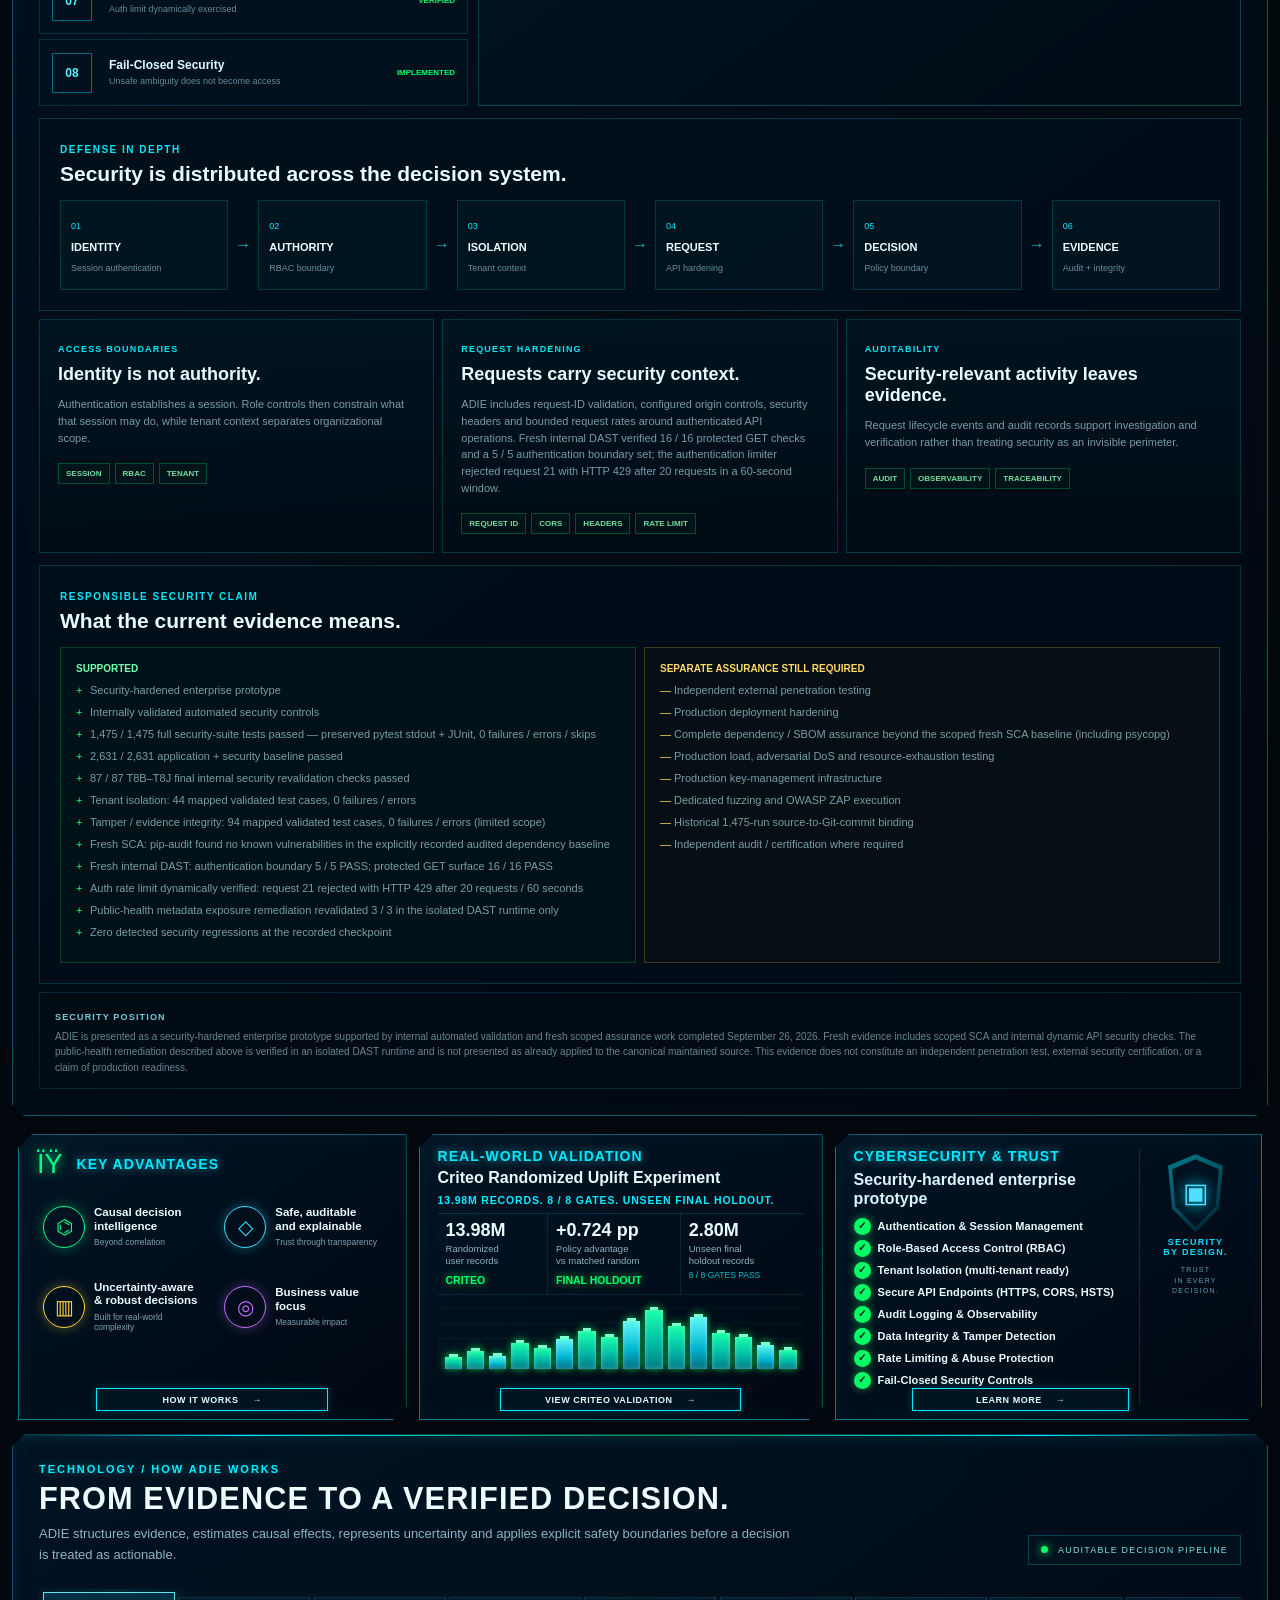
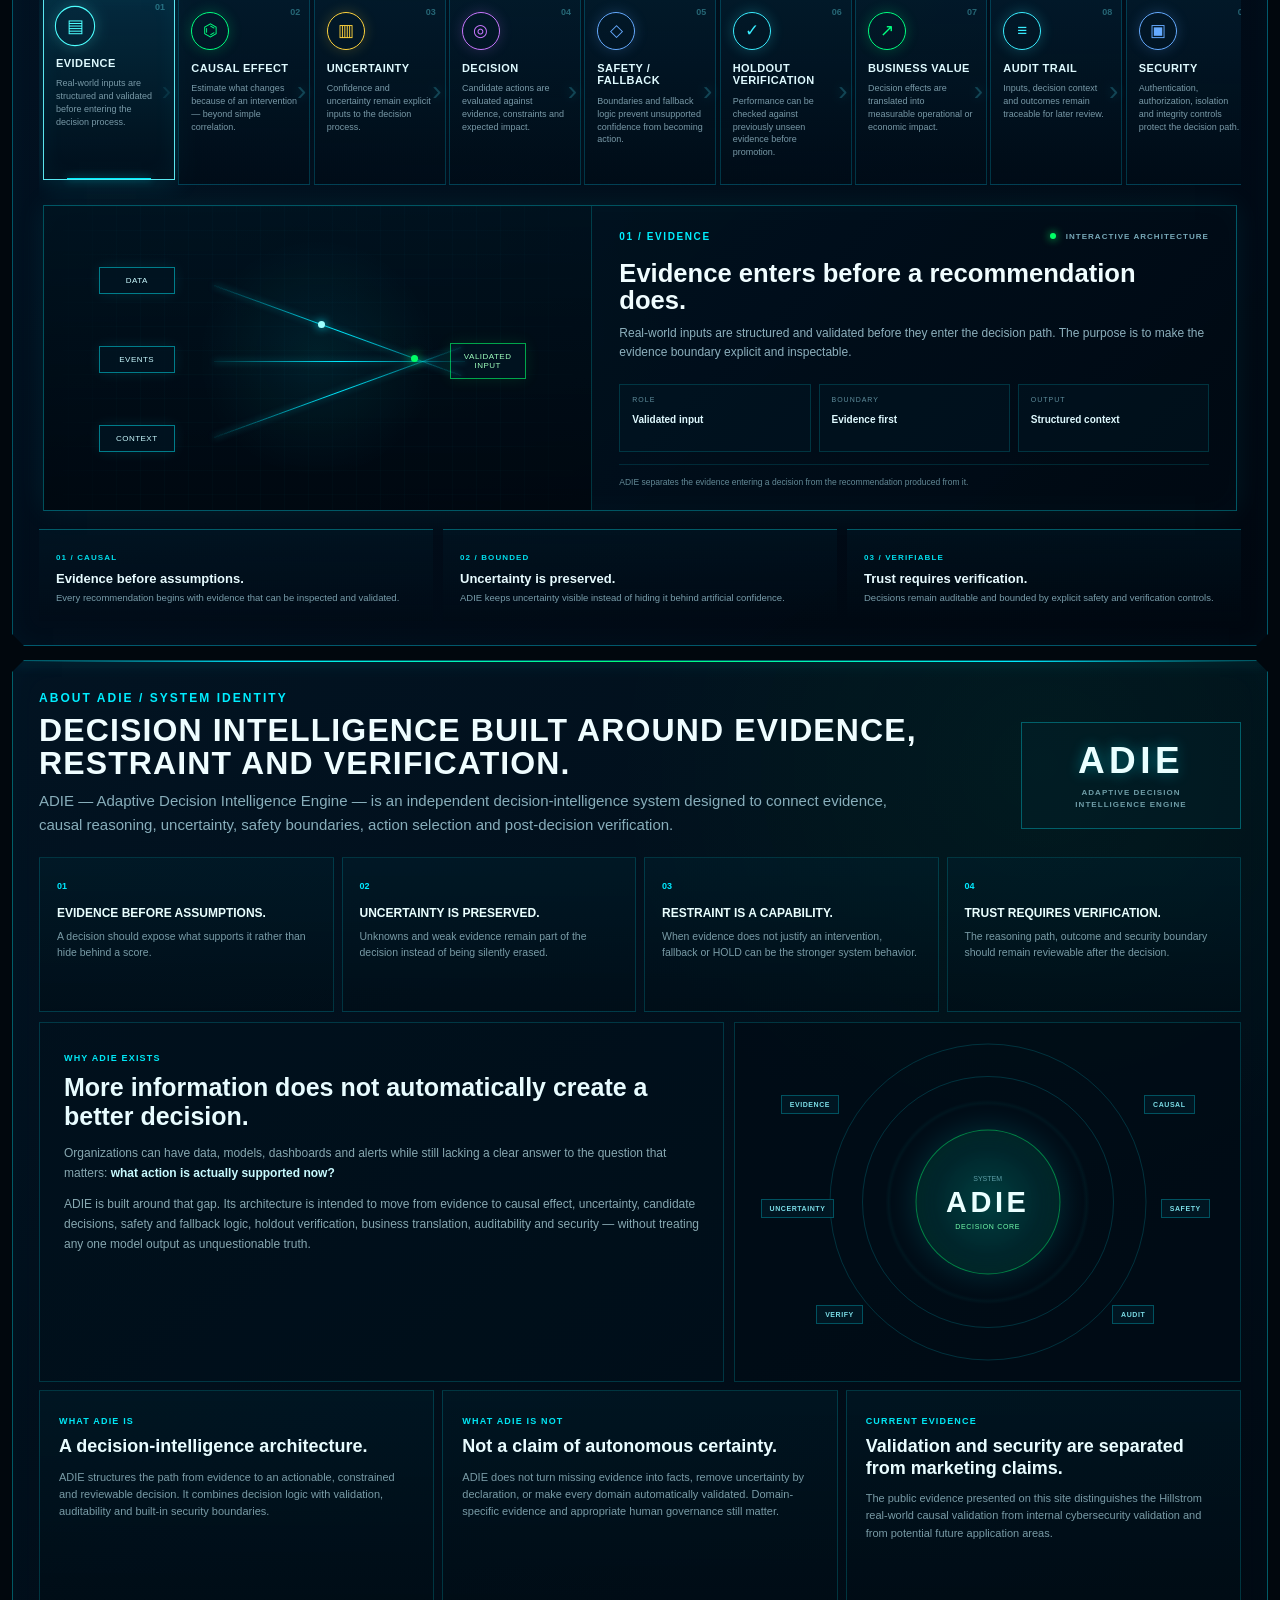
==== commit 02504343: "Update Trust Center with fresh security assurance evidence" ====
--- a/index.html
+++ b/index.html
@@ -909,6 +909,9 @@
         </div>
         <p><strong>Evidence custody:</strong> 47 files in a private consolidated audit package; checksum manifest and audit report retained offline. SHA-256 checks establish consistency of the copies with the recorded manifest, not independent attestation.</p>
         <p class="sc-evidence-limit"><strong>Scope:</strong> Internal security revalidation only. Not an independent penetration test, production security certification, or proof of production readiness. Raw internal evidence is not published on this page.</p>
+        <p><strong>Fresh assurance extension — September 26, 2026:</strong> preserved execution evidence establishes the 1,475 / 1,475 security-suite result with 0 failures, errors or skips. Mapped evidence includes 44 tenant-isolation test cases and 94 tamper / evidence-integrity test cases with 0 failures / errors. Fresh scoped SCA reported no known vulnerabilities in the explicitly recorded audited dependency baseline; psycopg remained outside that scan scope because its applicable version was not established.</p>
+        <p><strong>Fresh internal DAST:</strong> authentication boundary 5 / 5 PASS; protected GET endpoint surface 16 / 16 PASS with 0 unauthorized successful responses; authentication rate limiting dynamically rejected request 21 with HTTP 429 after 20 requests in a 60-second window. A public-health metadata exposure was identified, remediated and revalidated 3 / 3 in an isolated DAST runtime. That remediation is not claimed here as already applied to the canonical maintained ADIE source.</p>
+        <p class="sc-evidence-limit"><strong>Open assurance areas:</strong> historical 81/81 provenance remains unverified; the historical 1,475 run is not bound to a preserved Git commit; OWASP ZAP, dedicated fuzzing, full adversarial DoS/resource-exhaustion testing and independent external penetration testing/audit are not established.</p>
       </div>
     </details>
 
@@ -916,11 +919,11 @@
       <div class="sc-controls">
         <button class="sc-control is-active" data-sec="auth"><span>01</span><div><strong>Authentication & Sessions</strong><small>Authenticated access boundary</small></div><b>IMPLEMENTED</b></button>
         <button class="sc-control" data-sec="rbac"><span>02</span><div><strong>Role-Based Access Control</strong><small>Admin / developer / viewer boundaries</small></div><b>IMPLEMENTED</b></button>
-        <button class="sc-control" data-sec="tenant"><span>03</span><div><strong>Tenant Isolation</strong><small>Multi-tenant separation controls</small></div><b>IMPLEMENTED</b></button>
+        <button class="sc-control" data-sec="tenant"><span>03</span><div><strong>Tenant Isolation</strong><small>44 mapped validated test cases</small></div><b>VERIFIED</b></button>
         <button class="sc-control" data-sec="api"><span>04</span><div><strong>API & Request Hardening</strong><small>Request identity, origins and headers</small></div><b>IMPLEMENTED</b></button>
         <button class="sc-control" data-sec="audit"><span>05</span><div><strong>Audit & Observability</strong><small>Traceable request lifecycle</small></div><b>IMPLEMENTED</b></button>
-        <button class="sc-control" data-sec="integrity"><span>06</span><div><strong>Integrity & Tamper Resistance</strong><small>Defensive integrity verification</small></div><b>IMPLEMENTED</b></button>
-        <button class="sc-control" data-sec="abuse"><span>07</span><div><strong>Rate & Abuse Protection</strong><small>Bounded request pressure</small></div><b>IMPLEMENTED</b></button>
+        <button class="sc-control" data-sec="integrity"><span>06</span><div><strong>Integrity & Tamper Resistance</strong><small>94 mapped validated test cases</small></div><b>VERIFIED</b></button>
+        <button class="sc-control" data-sec="abuse"><span>07</span><div><strong>Rate & Abuse Protection</strong><small>Auth limit dynamically exercised</small></div><b>VERIFIED</b></button>
         <button class="sc-control" data-sec="closed"><span>08</span><div><strong>Fail-Closed Security</strong><small>Unsafe ambiguity does not become access</small></div><b>IMPLEMENTED</b></button>
       </div>
 
@@ -957,7 +960,7 @@
       </article>
       <article class="sc-proof">
         <span>REQUEST HARDENING</span><h3>Requests carry security context.</h3>
-        <p>ADIE includes request-ID validation, configured origin controls, security headers and bounded request rates around authenticated API operations.</p>
+        <p>ADIE includes request-ID validation, configured origin controls, security headers and bounded request rates around authenticated API operations. Fresh internal DAST verified 16 / 16 protected GET checks and a 5 / 5 authentication boundary set; the authentication limiter rejected request 21 with HTTP 429 after 20 requests in a 60-second window.</p>
         <div class="sc-tags"><b>REQUEST ID</b><b>CORS</b><b>HEADERS</b><b>RATE LIMIT</b></div>
       </article>
       <article class="sc-proof">
@@ -974,18 +977,26 @@
           <b>SUPPORTED</b>
           <p>Security-hardened enterprise prototype</p>
           <p>Internally validated automated security controls</p>
-          <p>1,475 / 1,475 full security-suite tests passed</p>
+          <p>1,475 / 1,475 full security-suite tests passed — preserved pytest stdout + JUnit, 0 failures / errors / skips</p>
           <p>2,631 / 2,631 application + security baseline passed</p>
           <p>87 / 87 T8B–T8J final internal security revalidation checks passed</p>
+          <p>Tenant isolation: 44 mapped validated test cases, 0 failures / errors</p>
+          <p>Tamper / evidence integrity: 94 mapped validated test cases, 0 failures / errors (limited scope)</p>
+          <p>Fresh SCA: pip-audit found no known vulnerabilities in the explicitly recorded audited dependency baseline</p>
+          <p>Fresh internal DAST: authentication boundary 5 / 5 PASS; protected GET surface 16 / 16 PASS</p>
+          <p>Auth rate limit dynamically verified: request 21 rejected with HTTP 429 after 20 requests / 60 seconds</p>
+          <p>Public-health metadata exposure remediation revalidated 3 / 3 in the isolated DAST runtime only</p>
           <p>Zero detected security regressions at the recorded checkpoint</p>
         </article>
         <article class="pending">
           <b>SEPARATE ASSURANCE STILL REQUIRED</b>
           <p>Independent external penetration testing</p>
           <p>Production deployment hardening</p>
-          <p>Dependency and SBOM review</p>
-          <p>Production load and failure testing</p>
+          <p>Complete dependency / SBOM assurance beyond the scoped fresh SCA baseline (including psycopg)</p>
+          <p>Production load, adversarial DoS and resource-exhaustion testing</p>
           <p>Production key-management infrastructure</p>
+          <p>Dedicated fuzzing and OWASP ZAP execution</p>
+          <p>Historical 1,475-run source-to-Git-commit binding</p>
           <p>Independent audit / certification where required</p>
         </article>
       </div>
@@ -993,7 +1004,7 @@
 
     <div class="sc-footer-note">
       <strong>SECURITY POSITION</strong>
-      <p>ADIE is presented as a security-hardened enterprise prototype supported by internal automated validation. This evidence does not constitute an independent penetration test, external security certification, or a claim of production readiness.</p>
+      <p>ADIE is presented as a security-hardened enterprise prototype supported by internal automated validation and fresh scoped assurance work completed September 26, 2026. Fresh evidence includes scoped SCA and internal dynamic API security checks. The public-health remediation described above is verified in an isolated DAST runtime and is not presented as already applied to the canonical maintained source. This evidence does not constitute an independent penetration test, external security certification, or a claim of production readiness.</p>
     </div>
   </section>
 
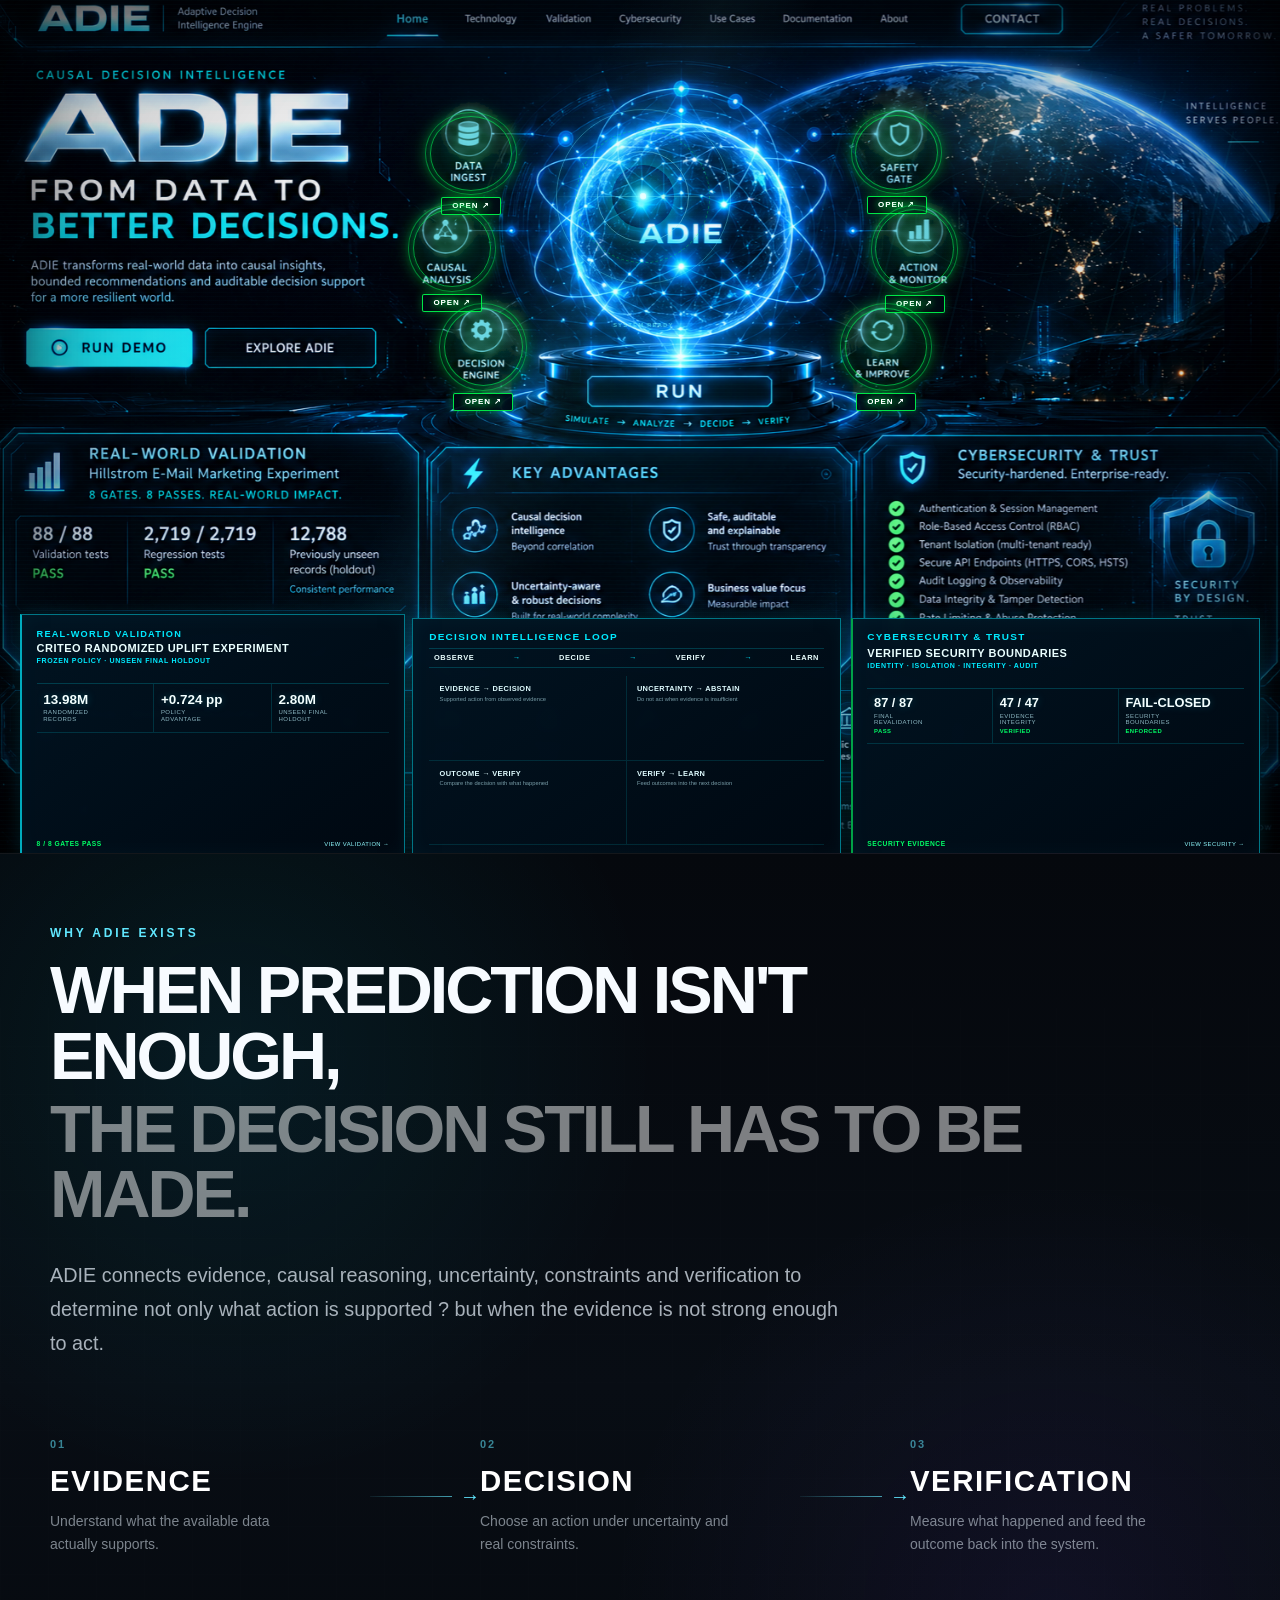
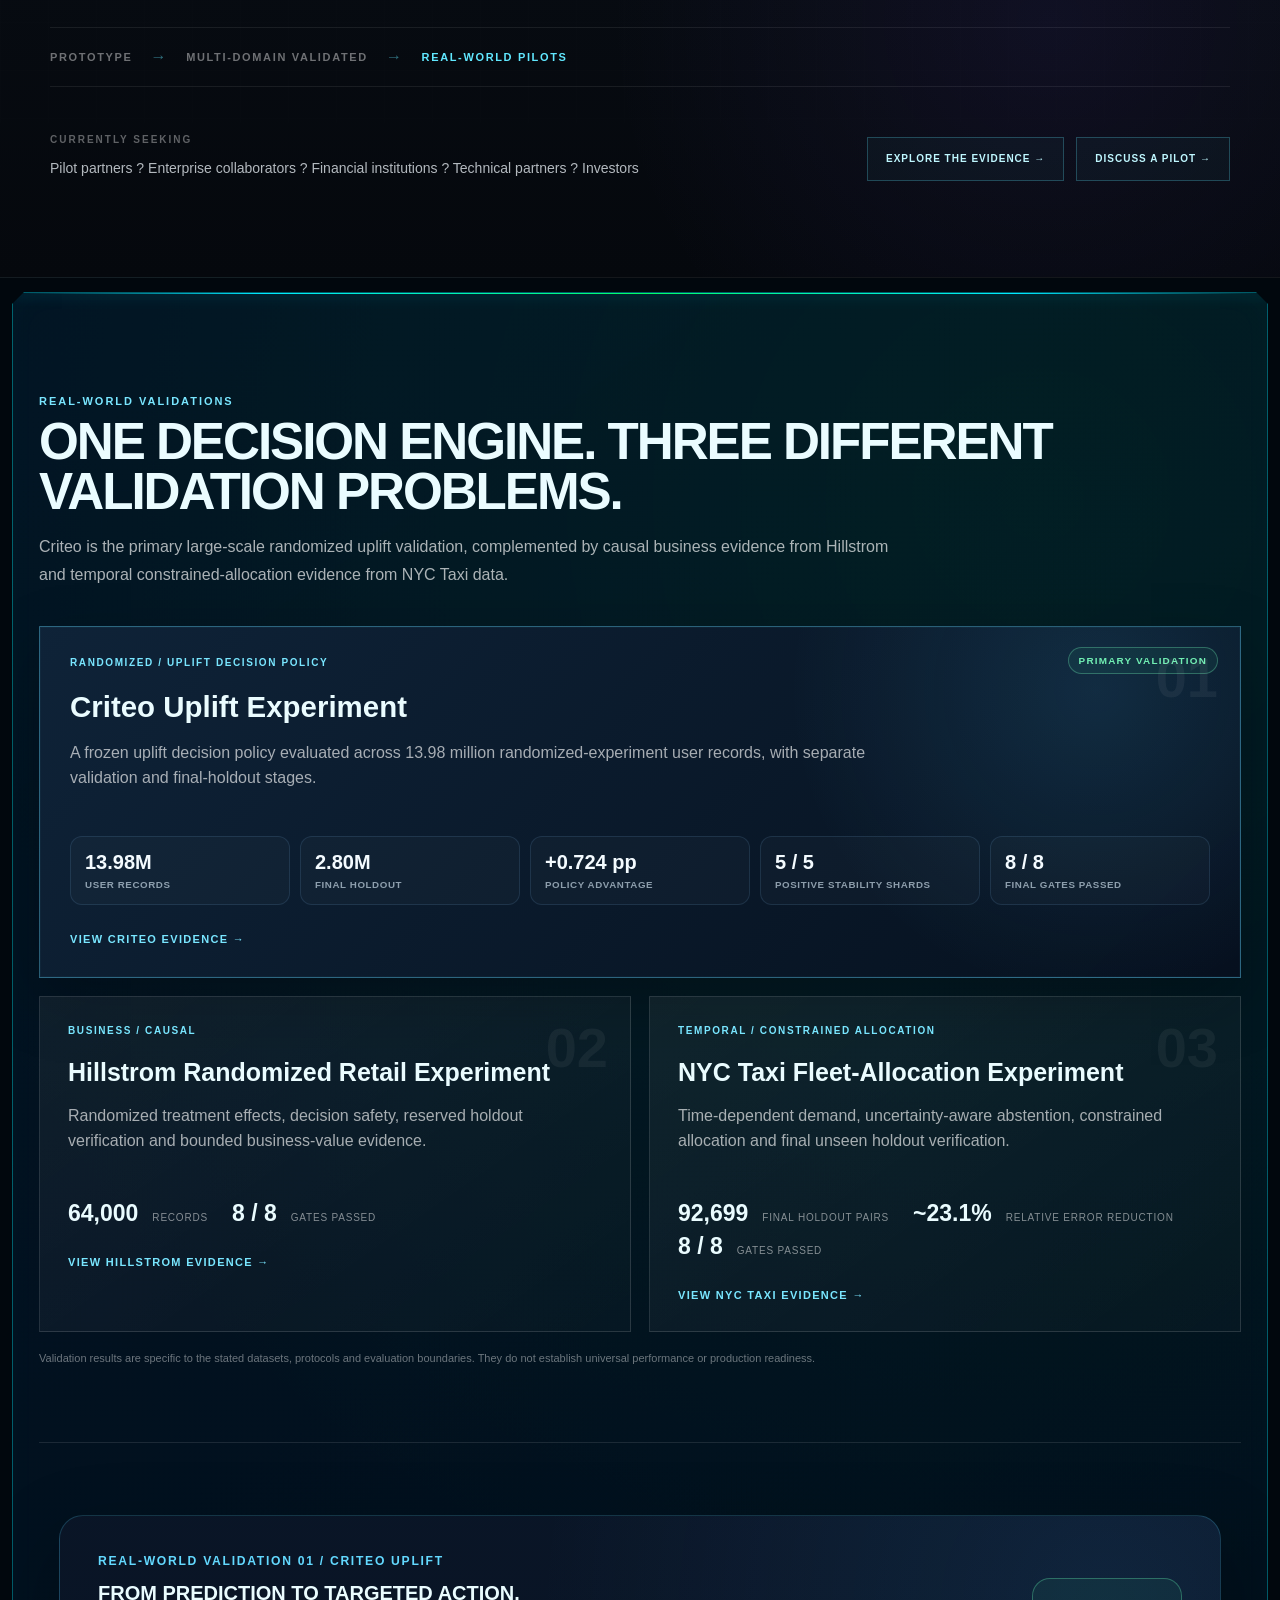
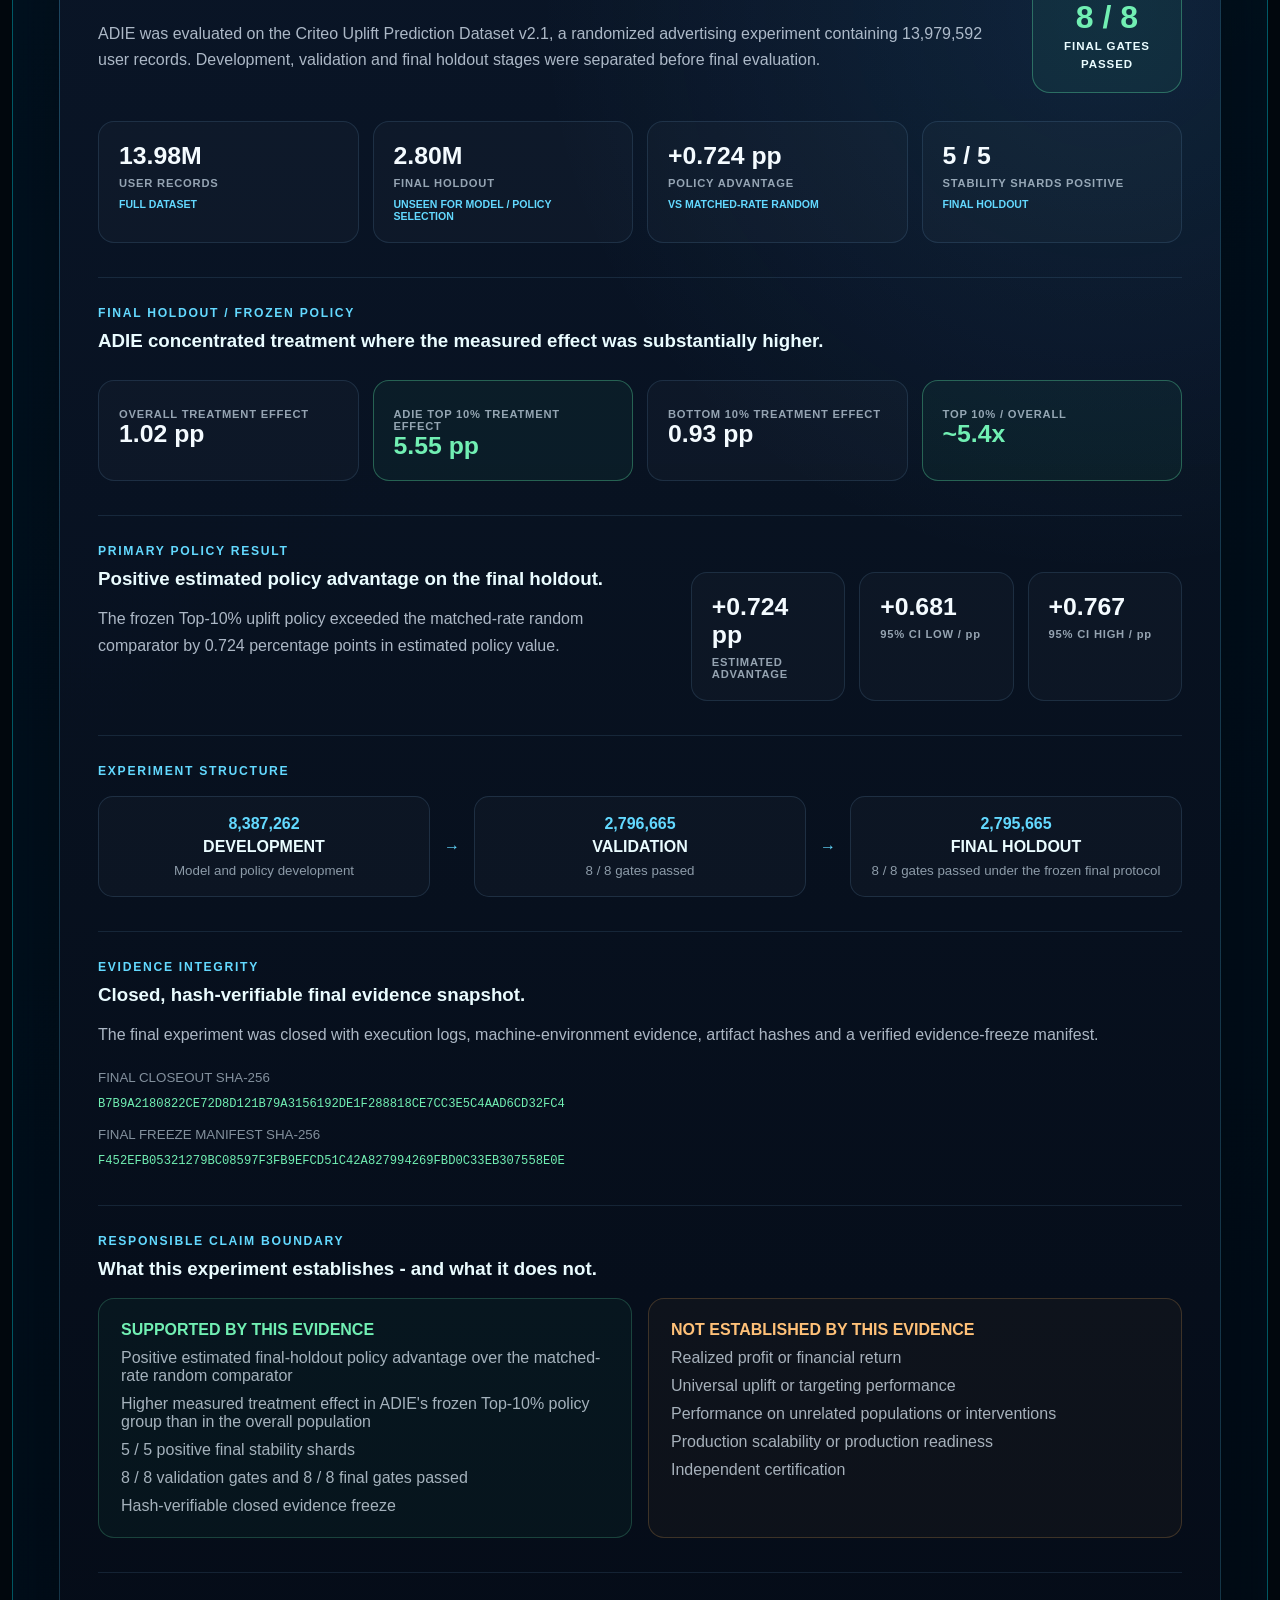
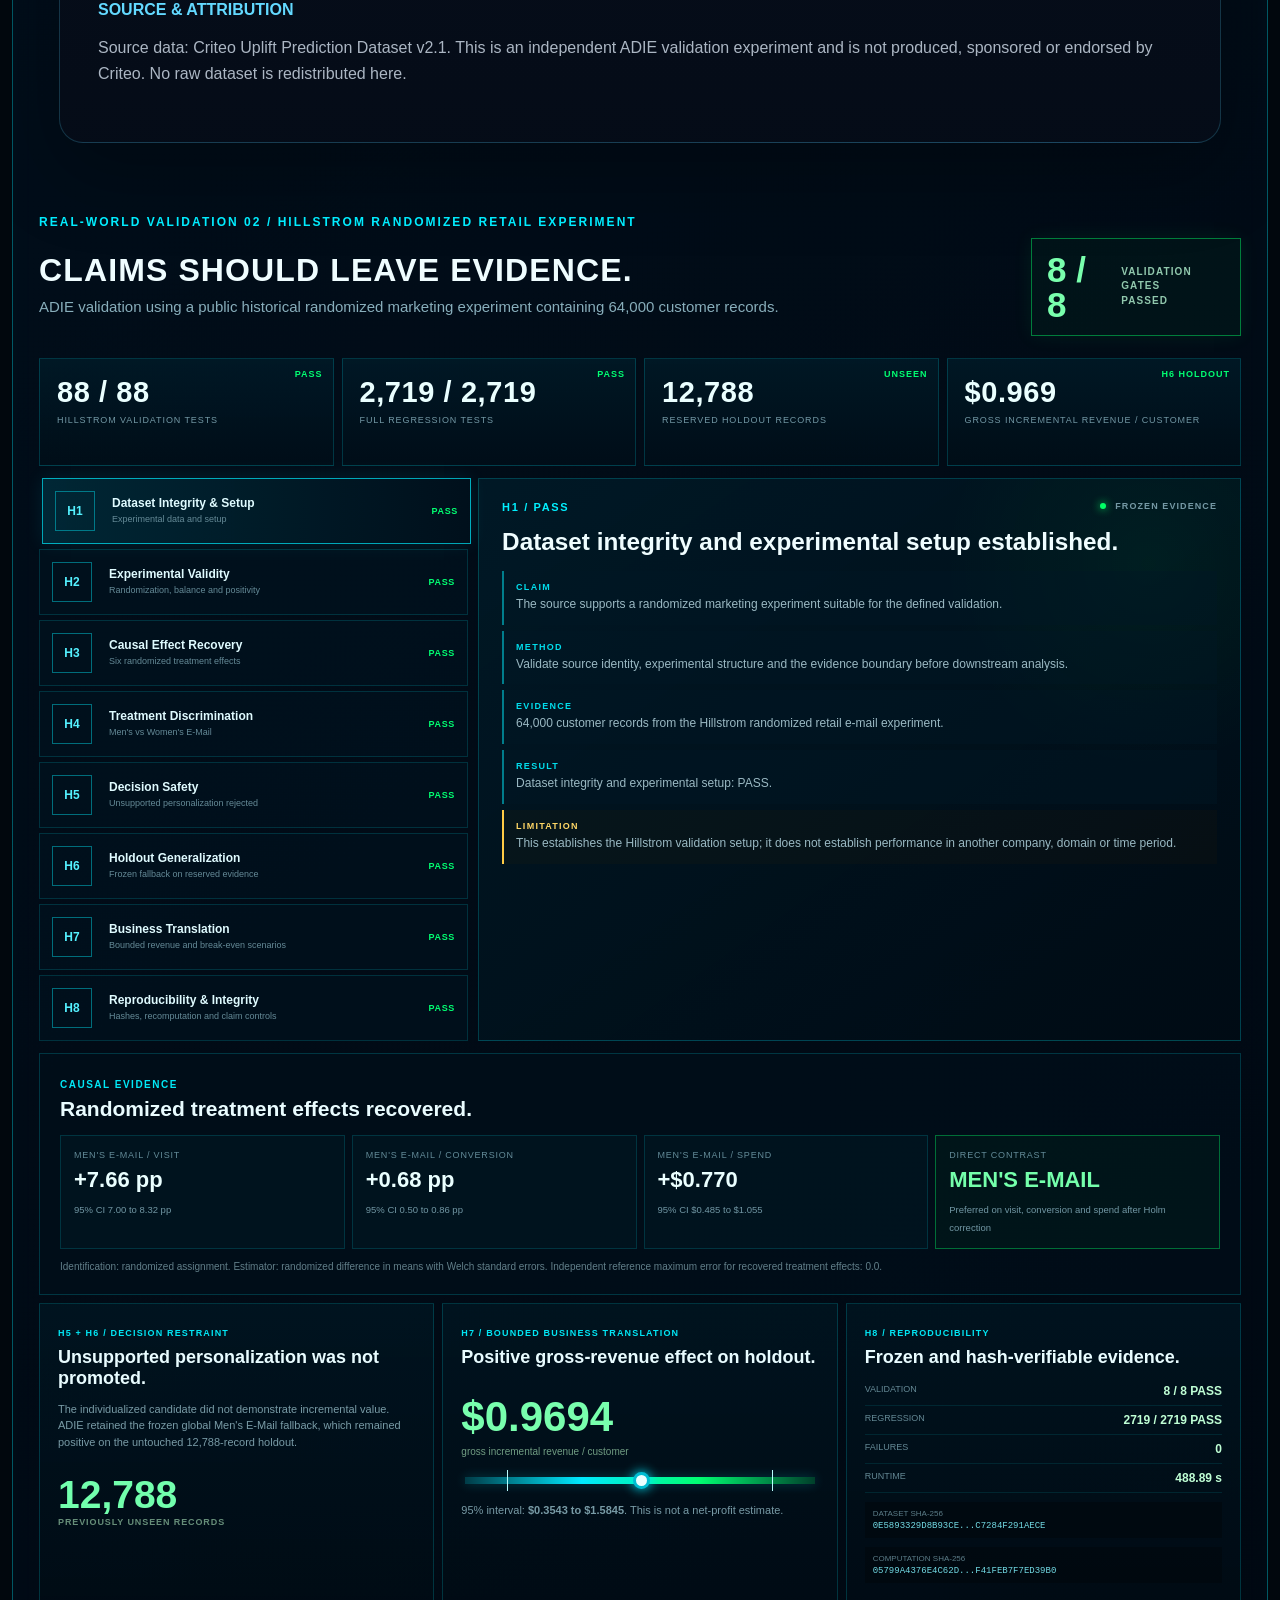
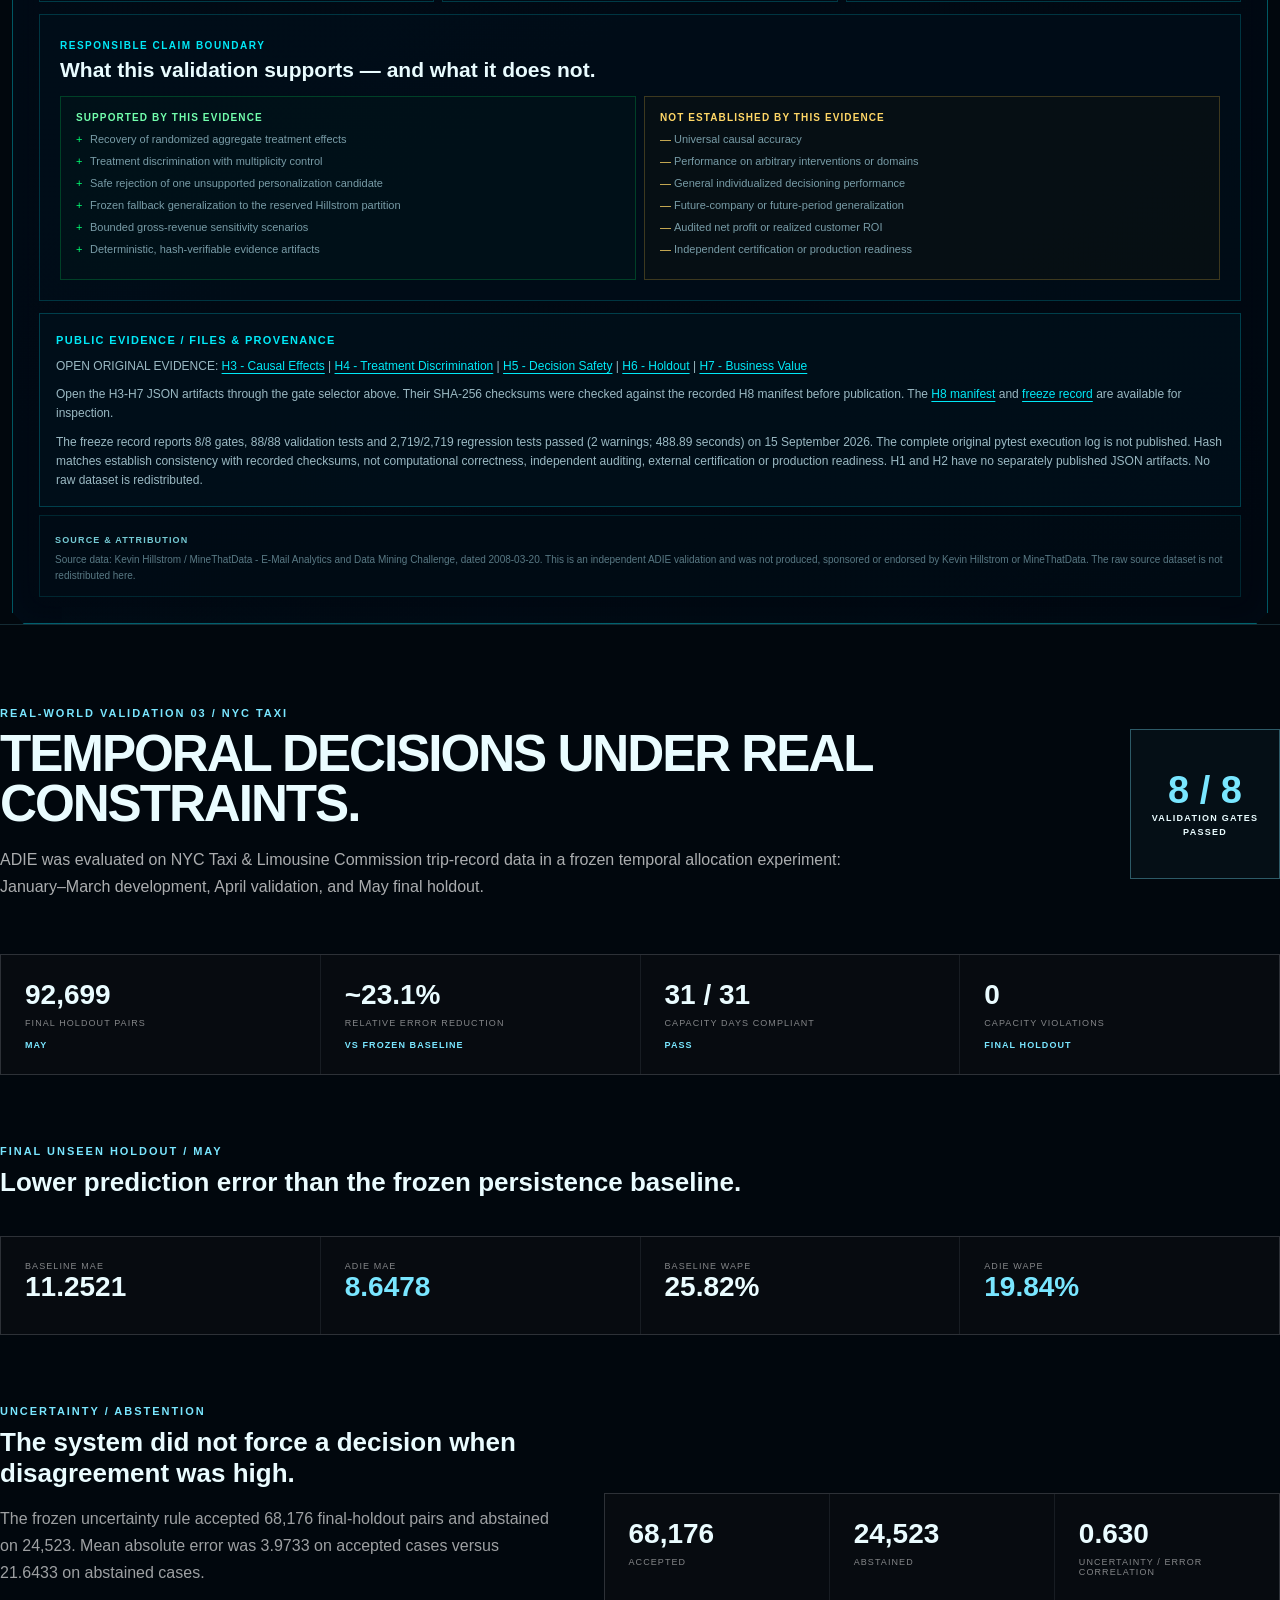
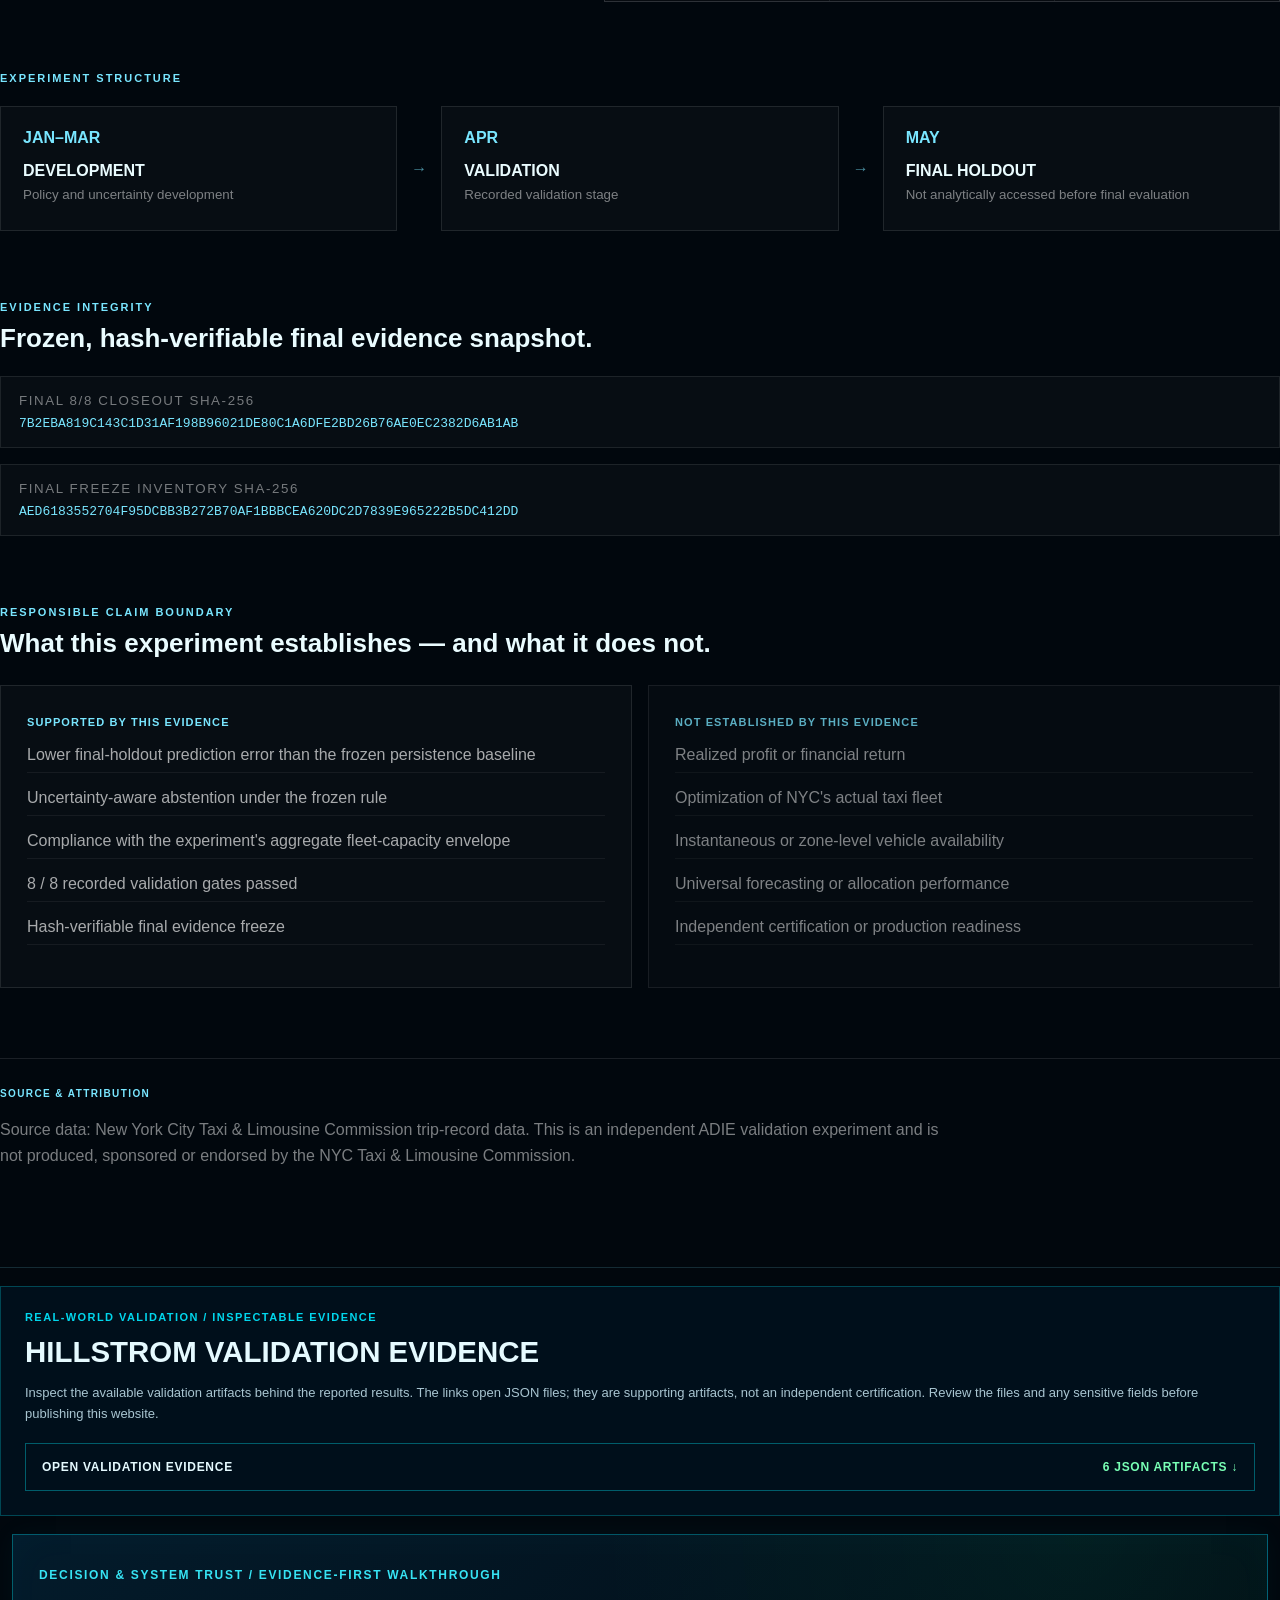
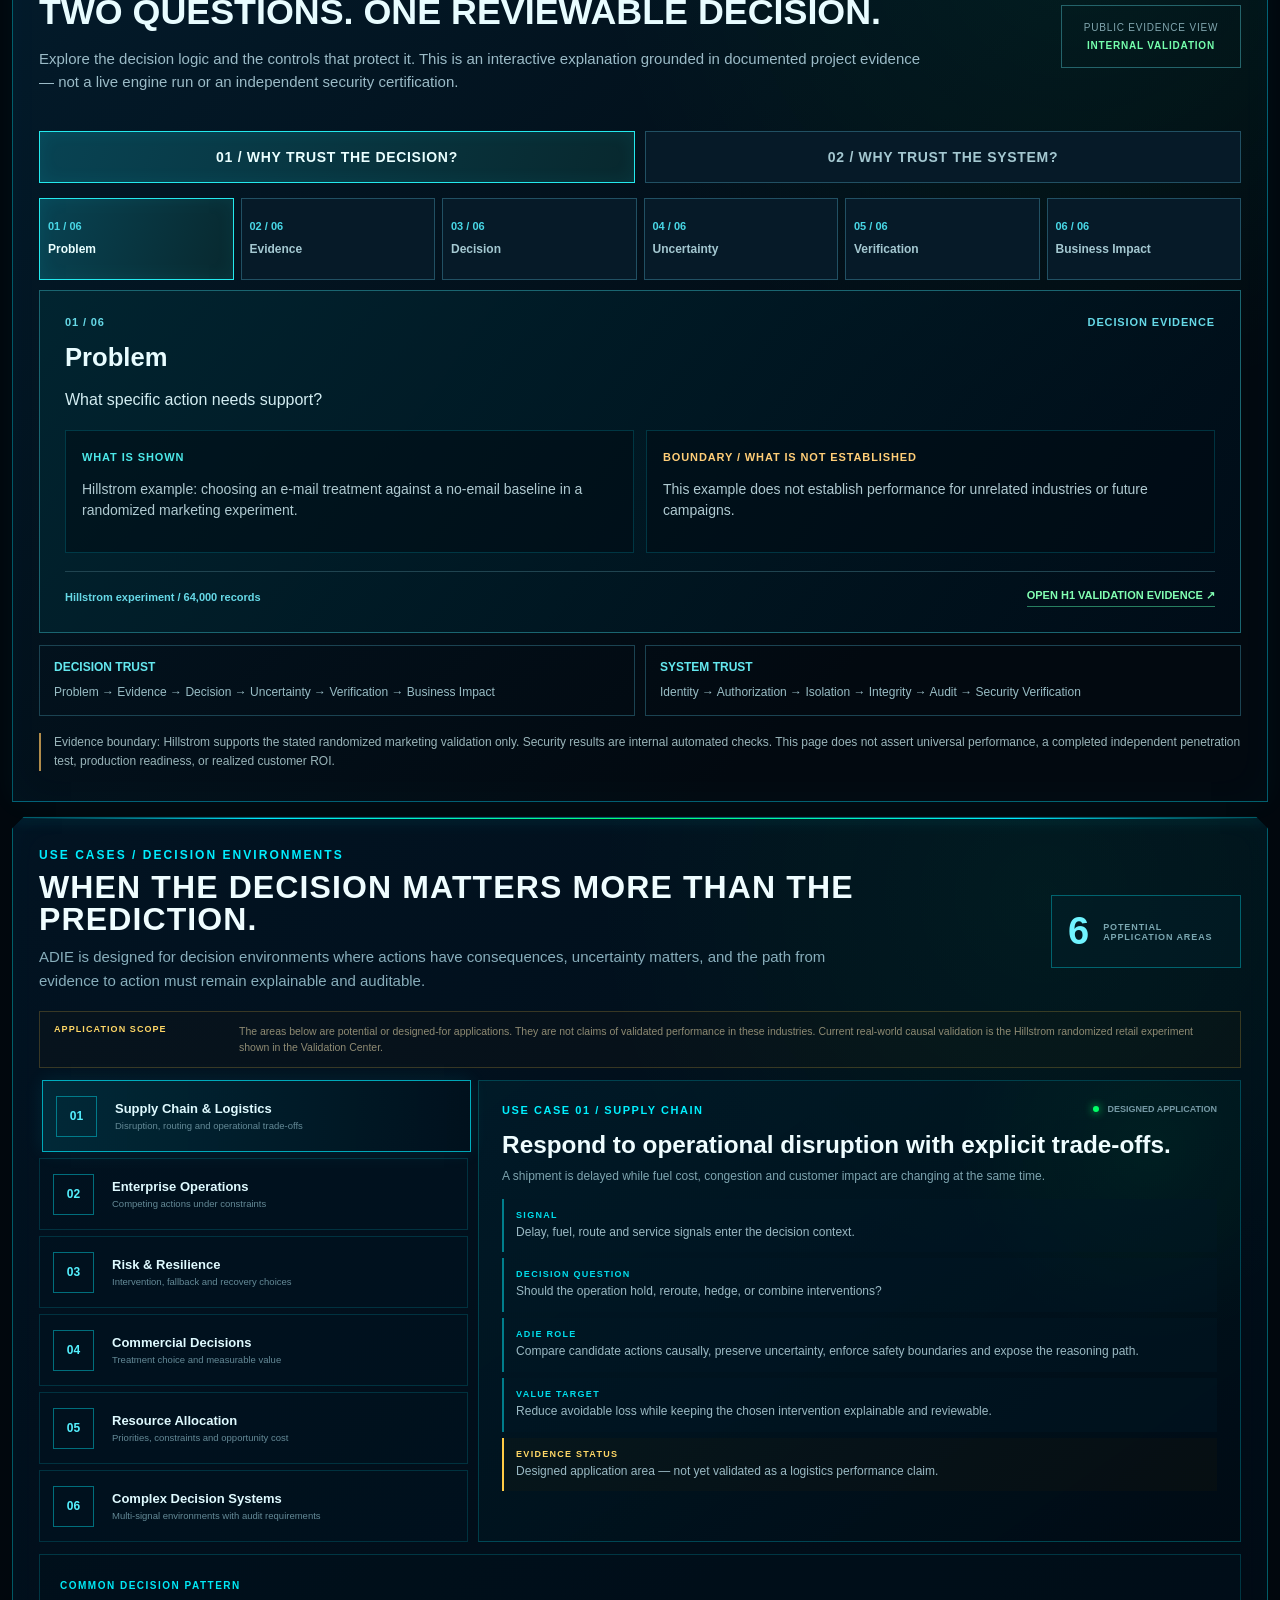
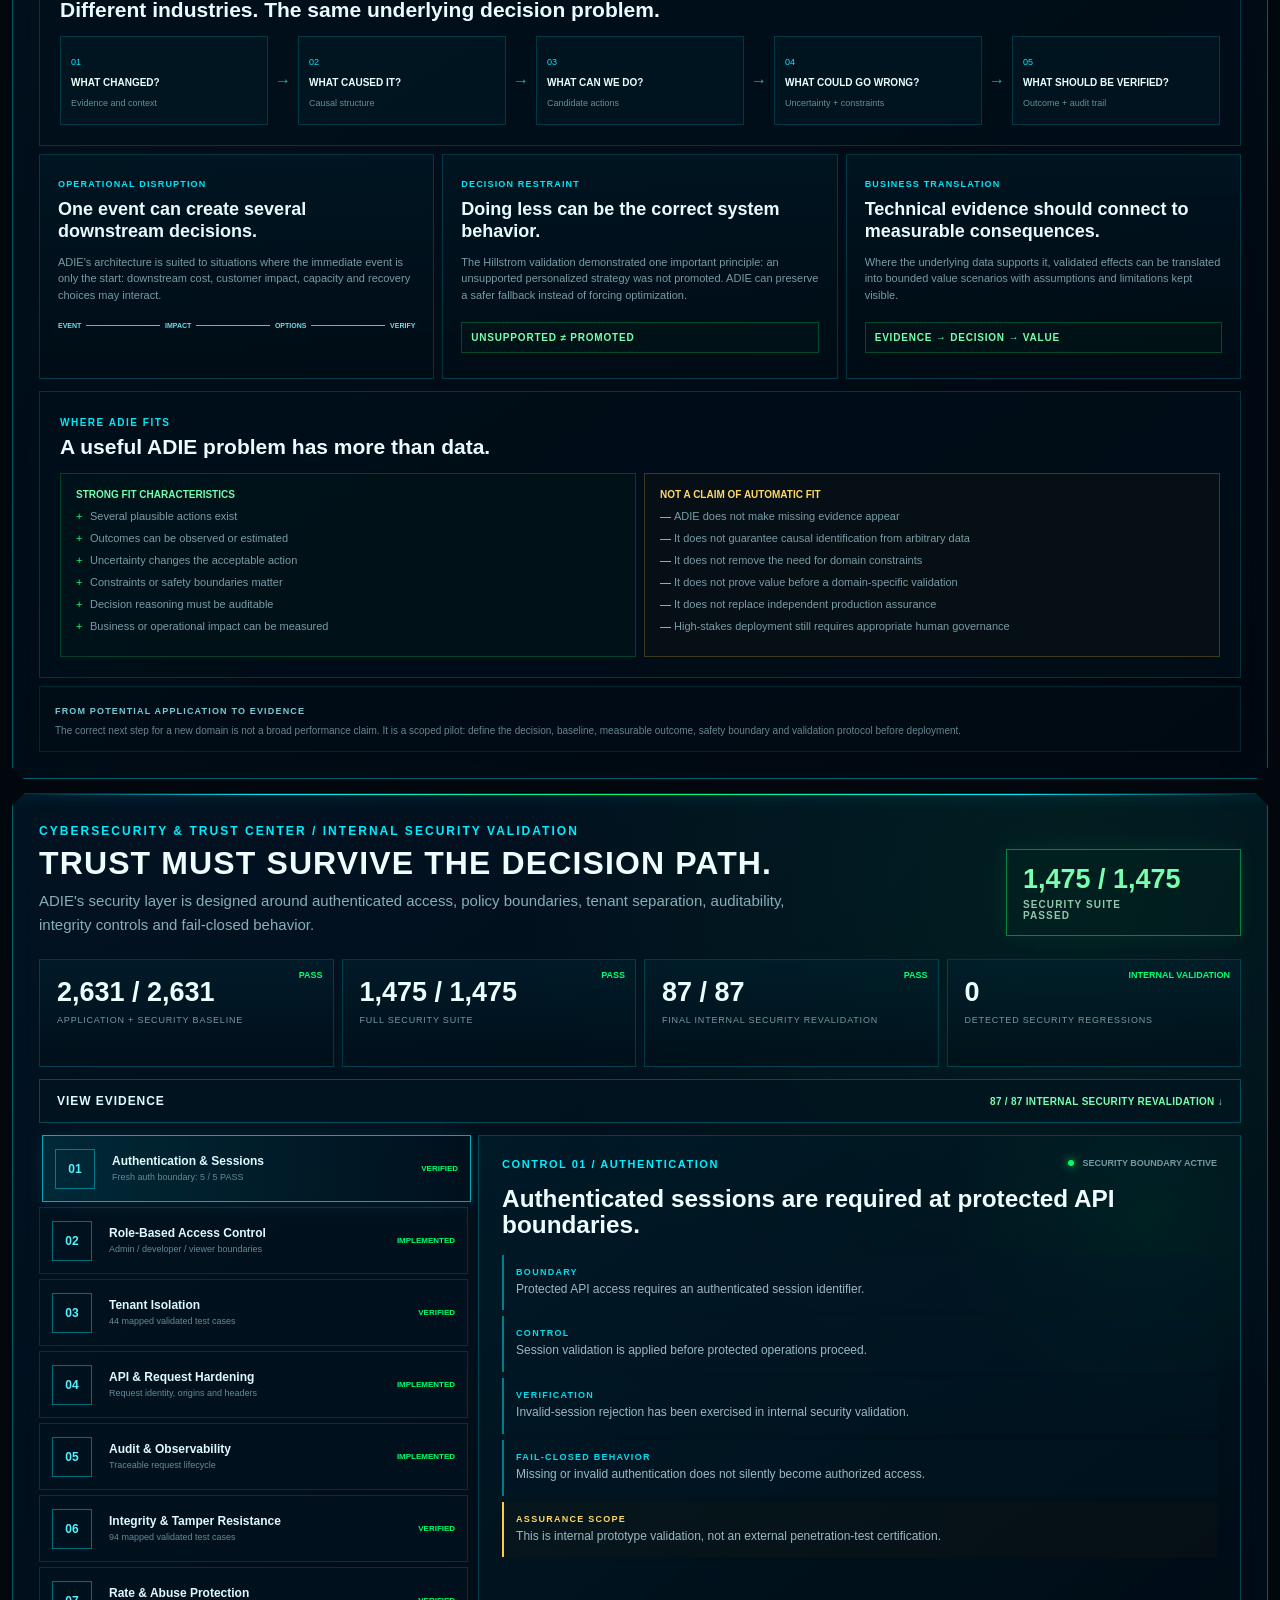
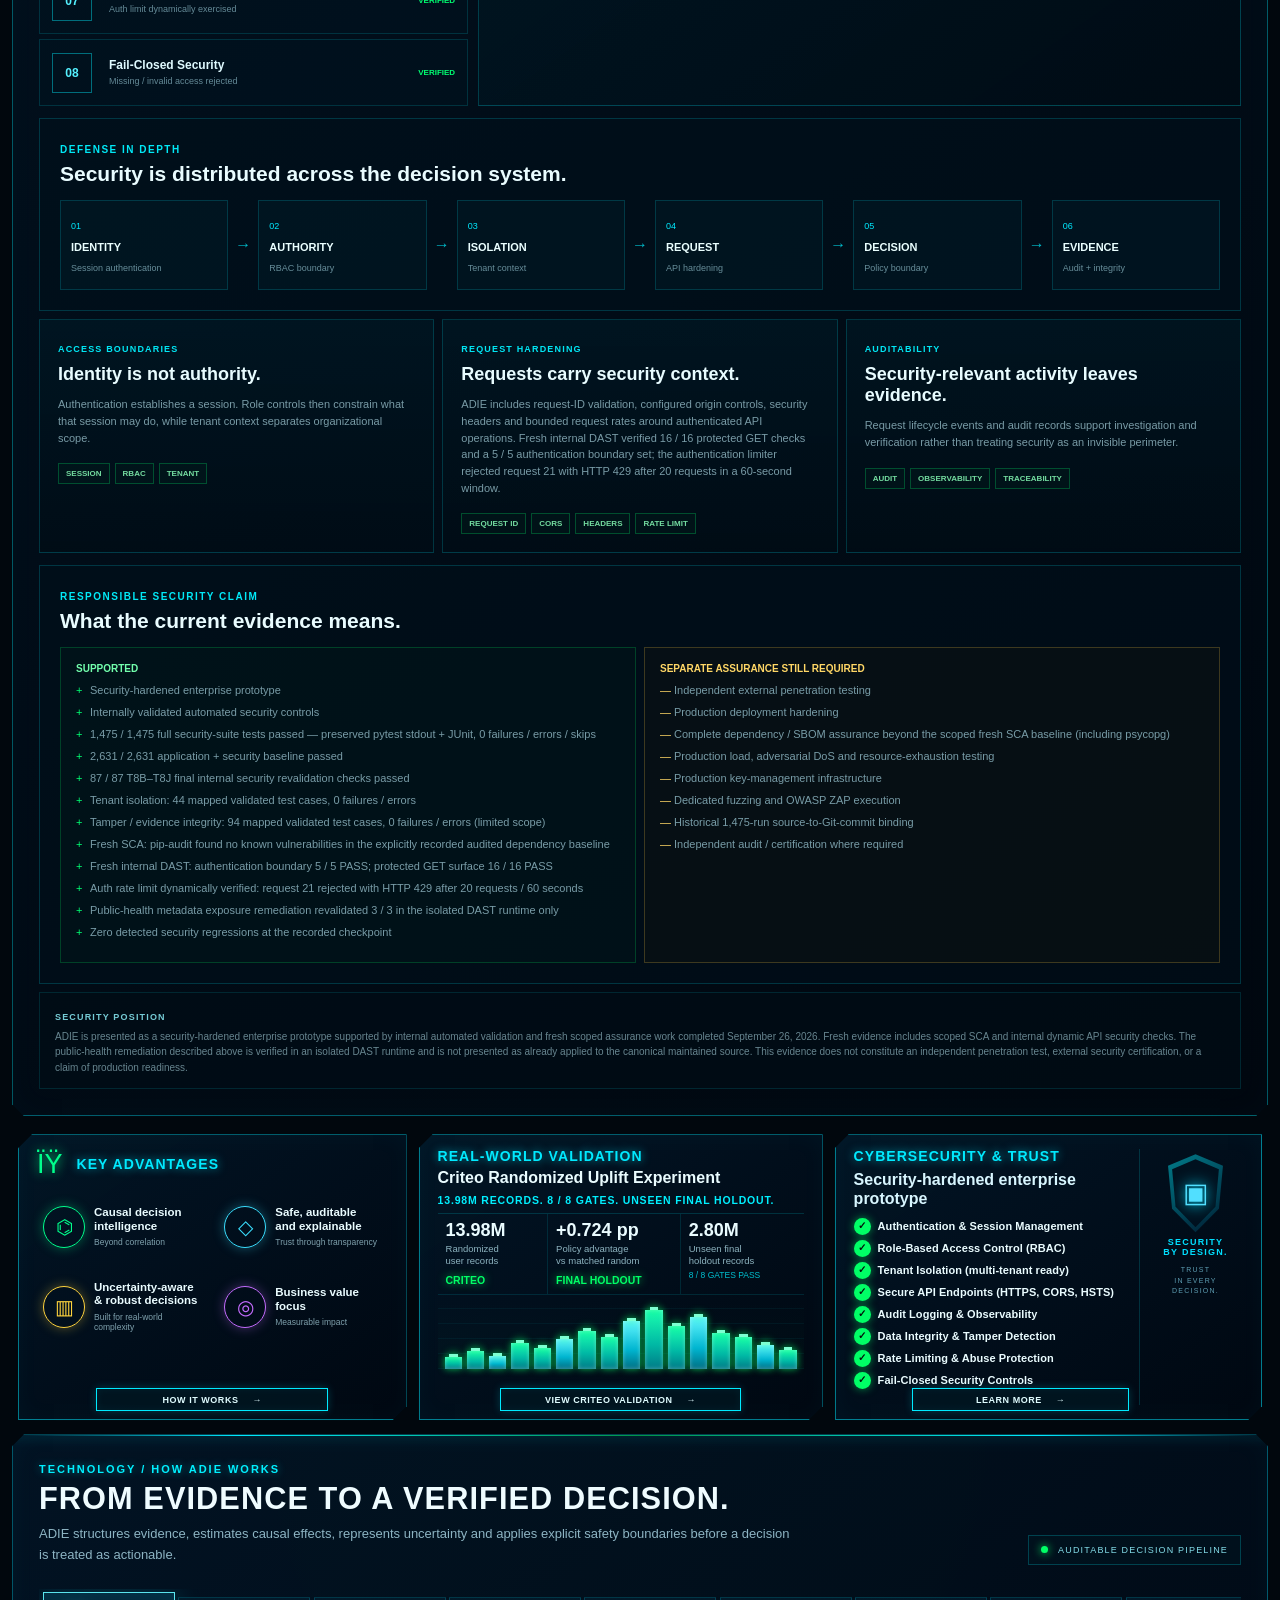
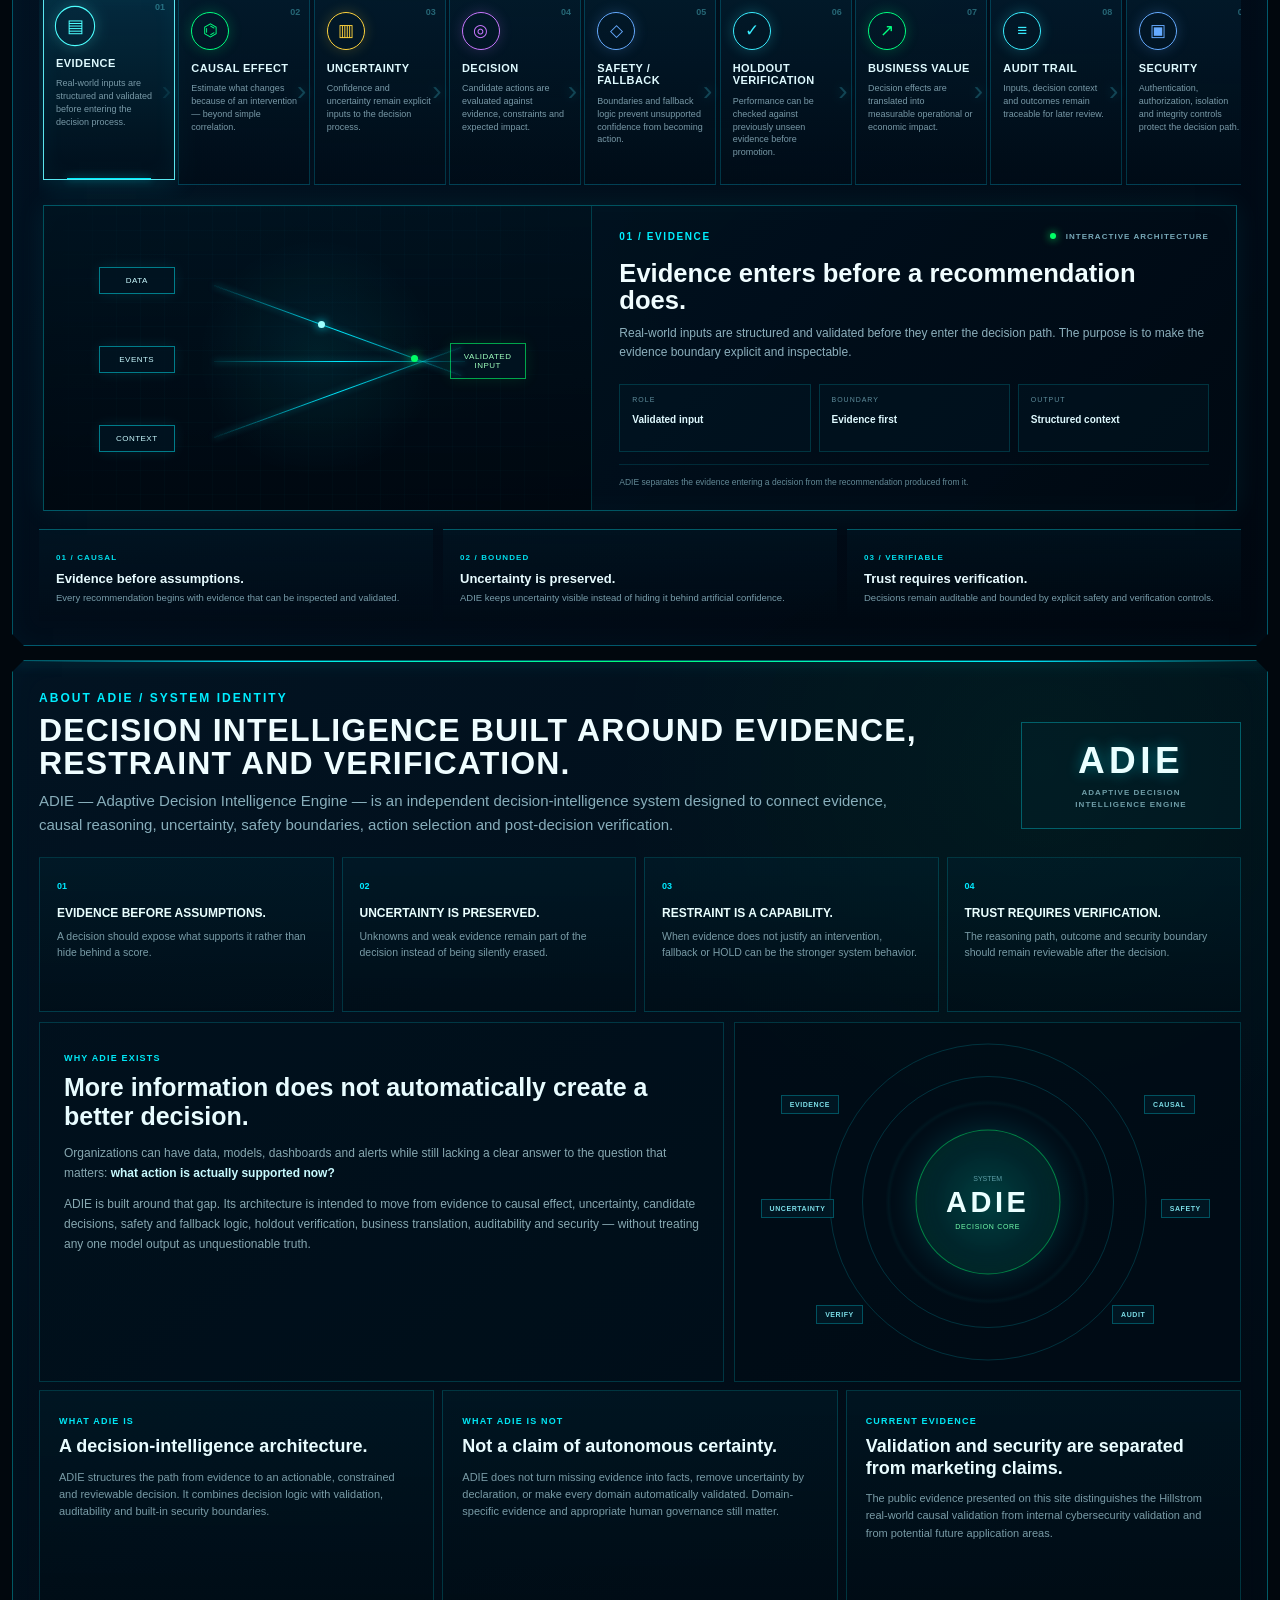
==== commit 7cc0b8a5: "Mark verified authentication and fail-closed controls" ====
--- a/index.html
+++ b/index.html
@@ -917,14 +917,14 @@
 
     <div class="sc-layout">
       <div class="sc-controls">
-        <button class="sc-control is-active" data-sec="auth"><span>01</span><div><strong>Authentication & Sessions</strong><small>Authenticated access boundary</small></div><b>IMPLEMENTED</b></button>
+        <button class="sc-control is-active" data-sec="auth"><span>01</span><div><strong>Authentication & Sessions</strong><small>Fresh auth boundary: 5 / 5 PASS</small></div><b>VERIFIED</b></button>
         <button class="sc-control" data-sec="rbac"><span>02</span><div><strong>Role-Based Access Control</strong><small>Admin / developer / viewer boundaries</small></div><b>IMPLEMENTED</b></button>
         <button class="sc-control" data-sec="tenant"><span>03</span><div><strong>Tenant Isolation</strong><small>44 mapped validated test cases</small></div><b>VERIFIED</b></button>
         <button class="sc-control" data-sec="api"><span>04</span><div><strong>API & Request Hardening</strong><small>Request identity, origins and headers</small></div><b>IMPLEMENTED</b></button>
         <button class="sc-control" data-sec="audit"><span>05</span><div><strong>Audit & Observability</strong><small>Traceable request lifecycle</small></div><b>IMPLEMENTED</b></button>
         <button class="sc-control" data-sec="integrity"><span>06</span><div><strong>Integrity & Tamper Resistance</strong><small>94 mapped validated test cases</small></div><b>VERIFIED</b></button>
         <button class="sc-control" data-sec="abuse"><span>07</span><div><strong>Rate & Abuse Protection</strong><small>Auth limit dynamically exercised</small></div><b>VERIFIED</b></button>
-        <button class="sc-control" data-sec="closed"><span>08</span><div><strong>Fail-Closed Security</strong><small>Unsafe ambiguity does not become access</small></div><b>IMPLEMENTED</b></button>
+        <button class="sc-control" data-sec="closed"><span>08</span><div><strong>Fail-Closed Security</strong><small>Missing / invalid access rejected</small></div><b>VERIFIED</b></button>
       </div>
 
       <div class="sc-console" aria-live="polite">
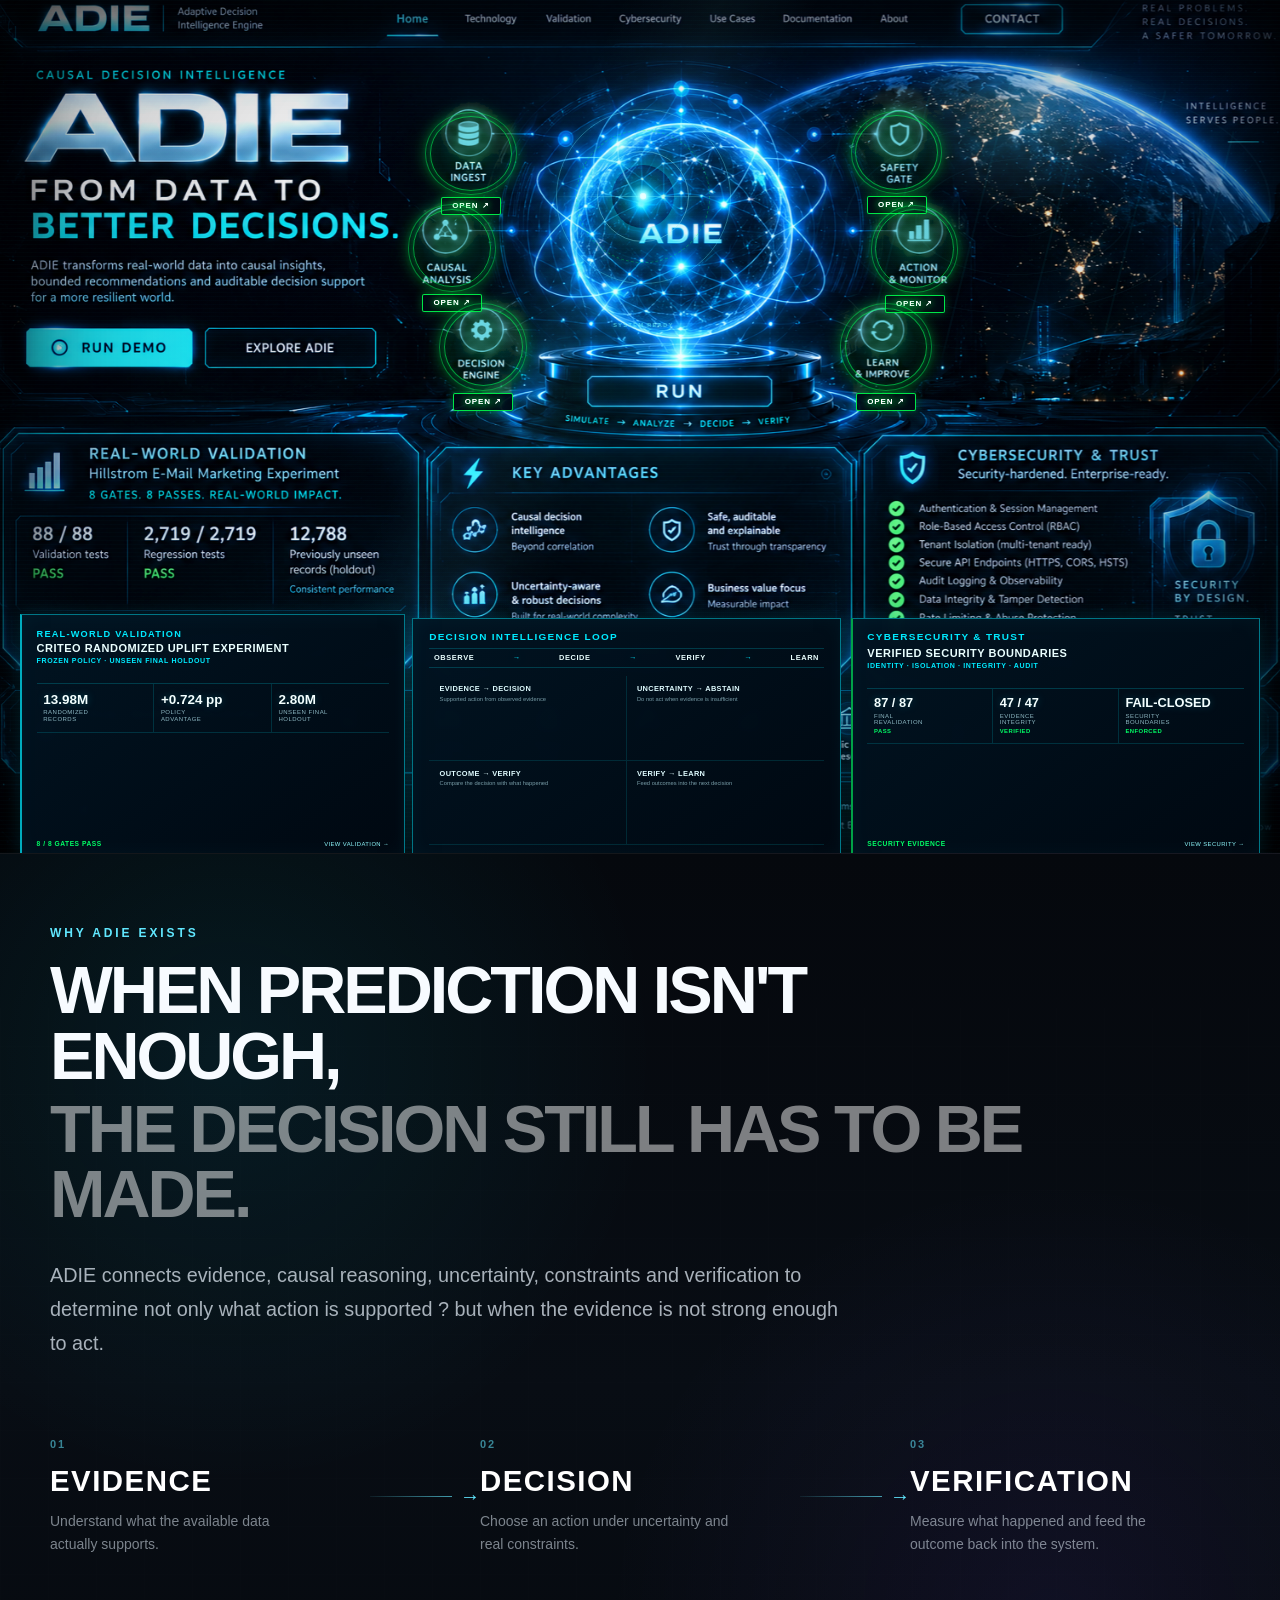
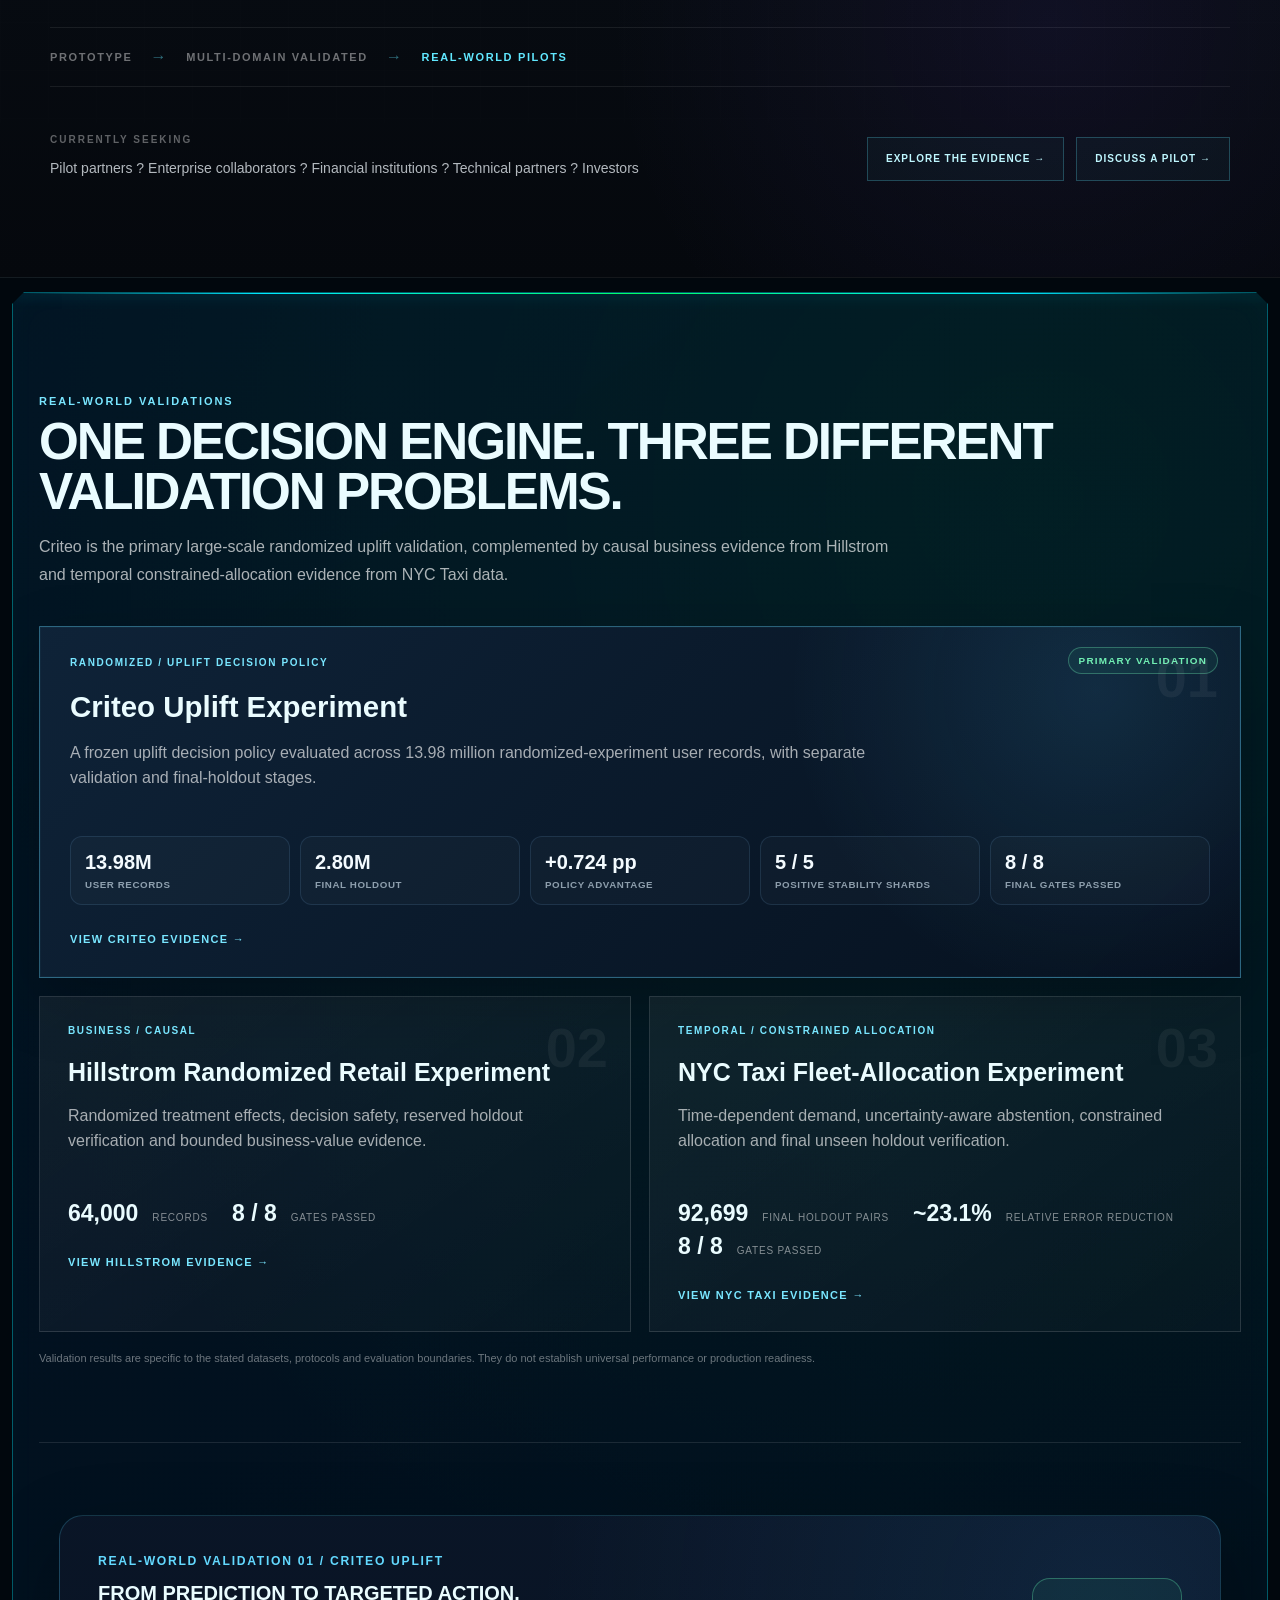
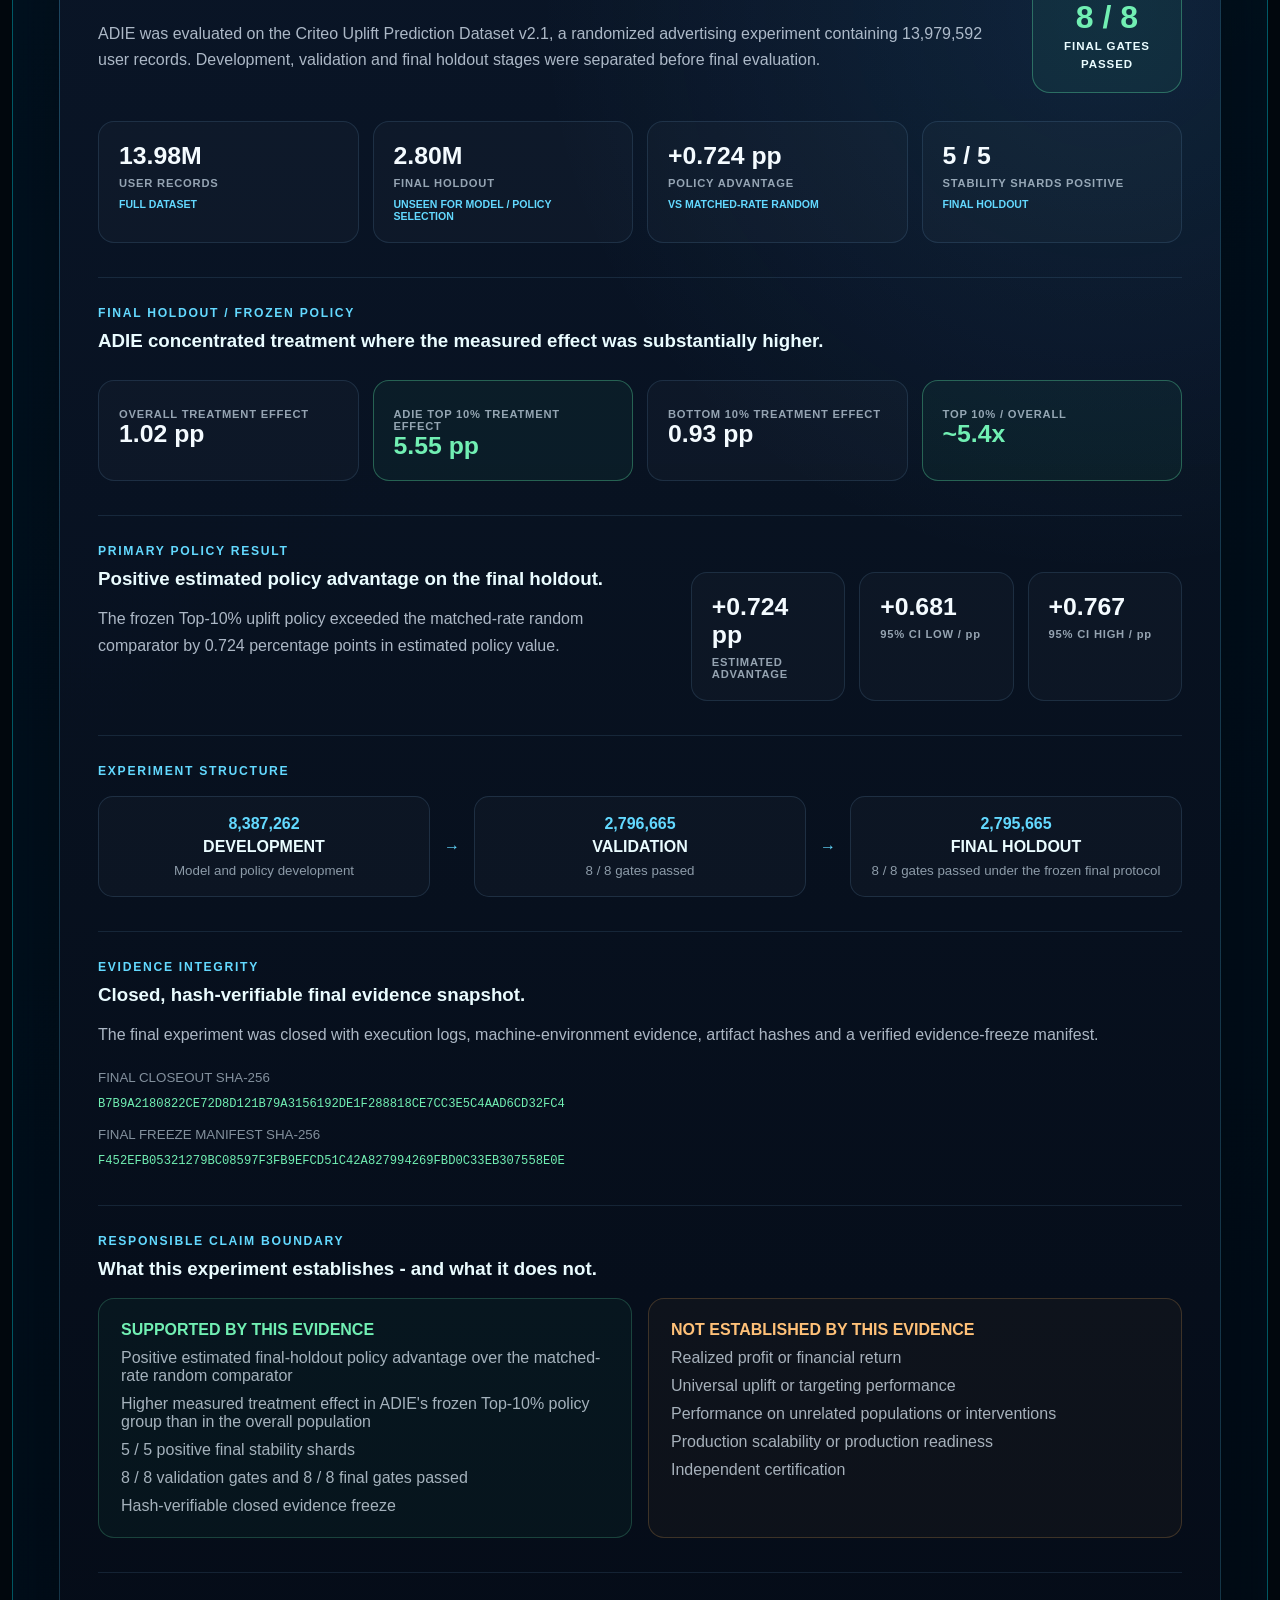
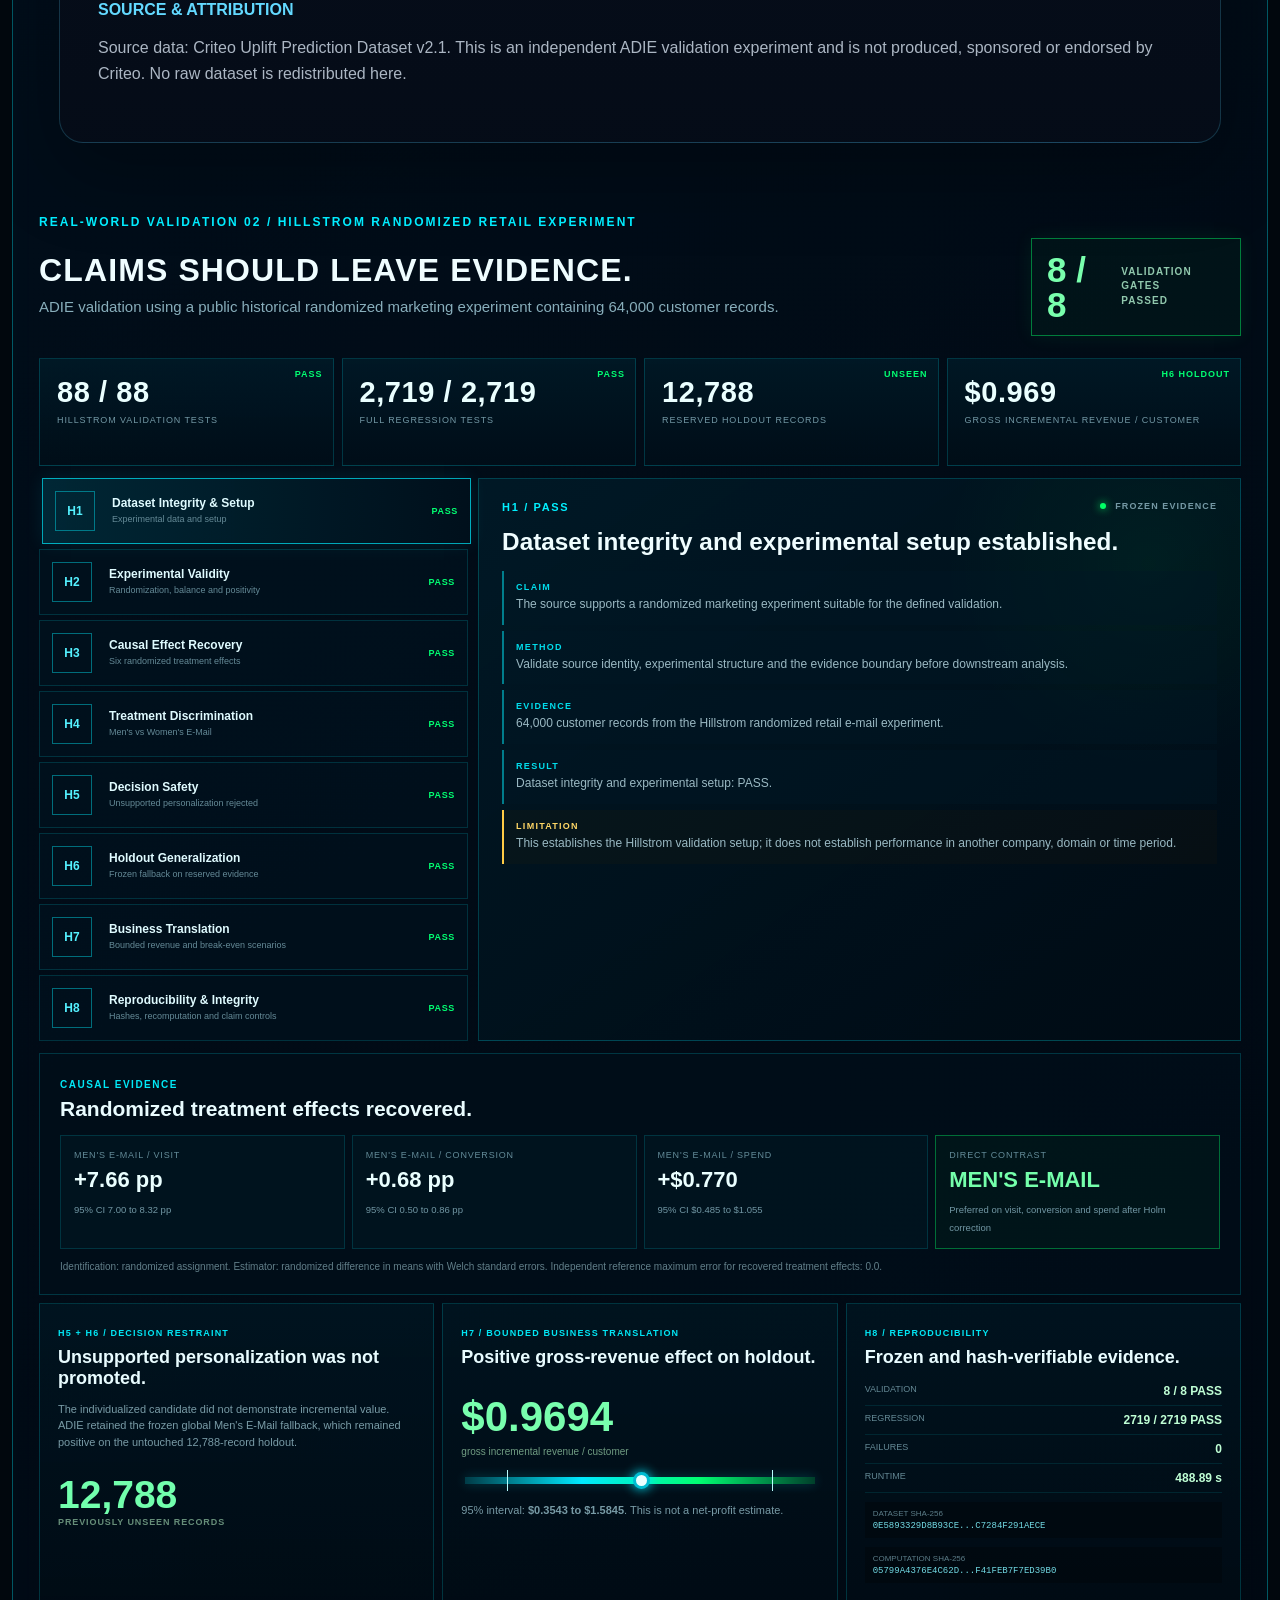
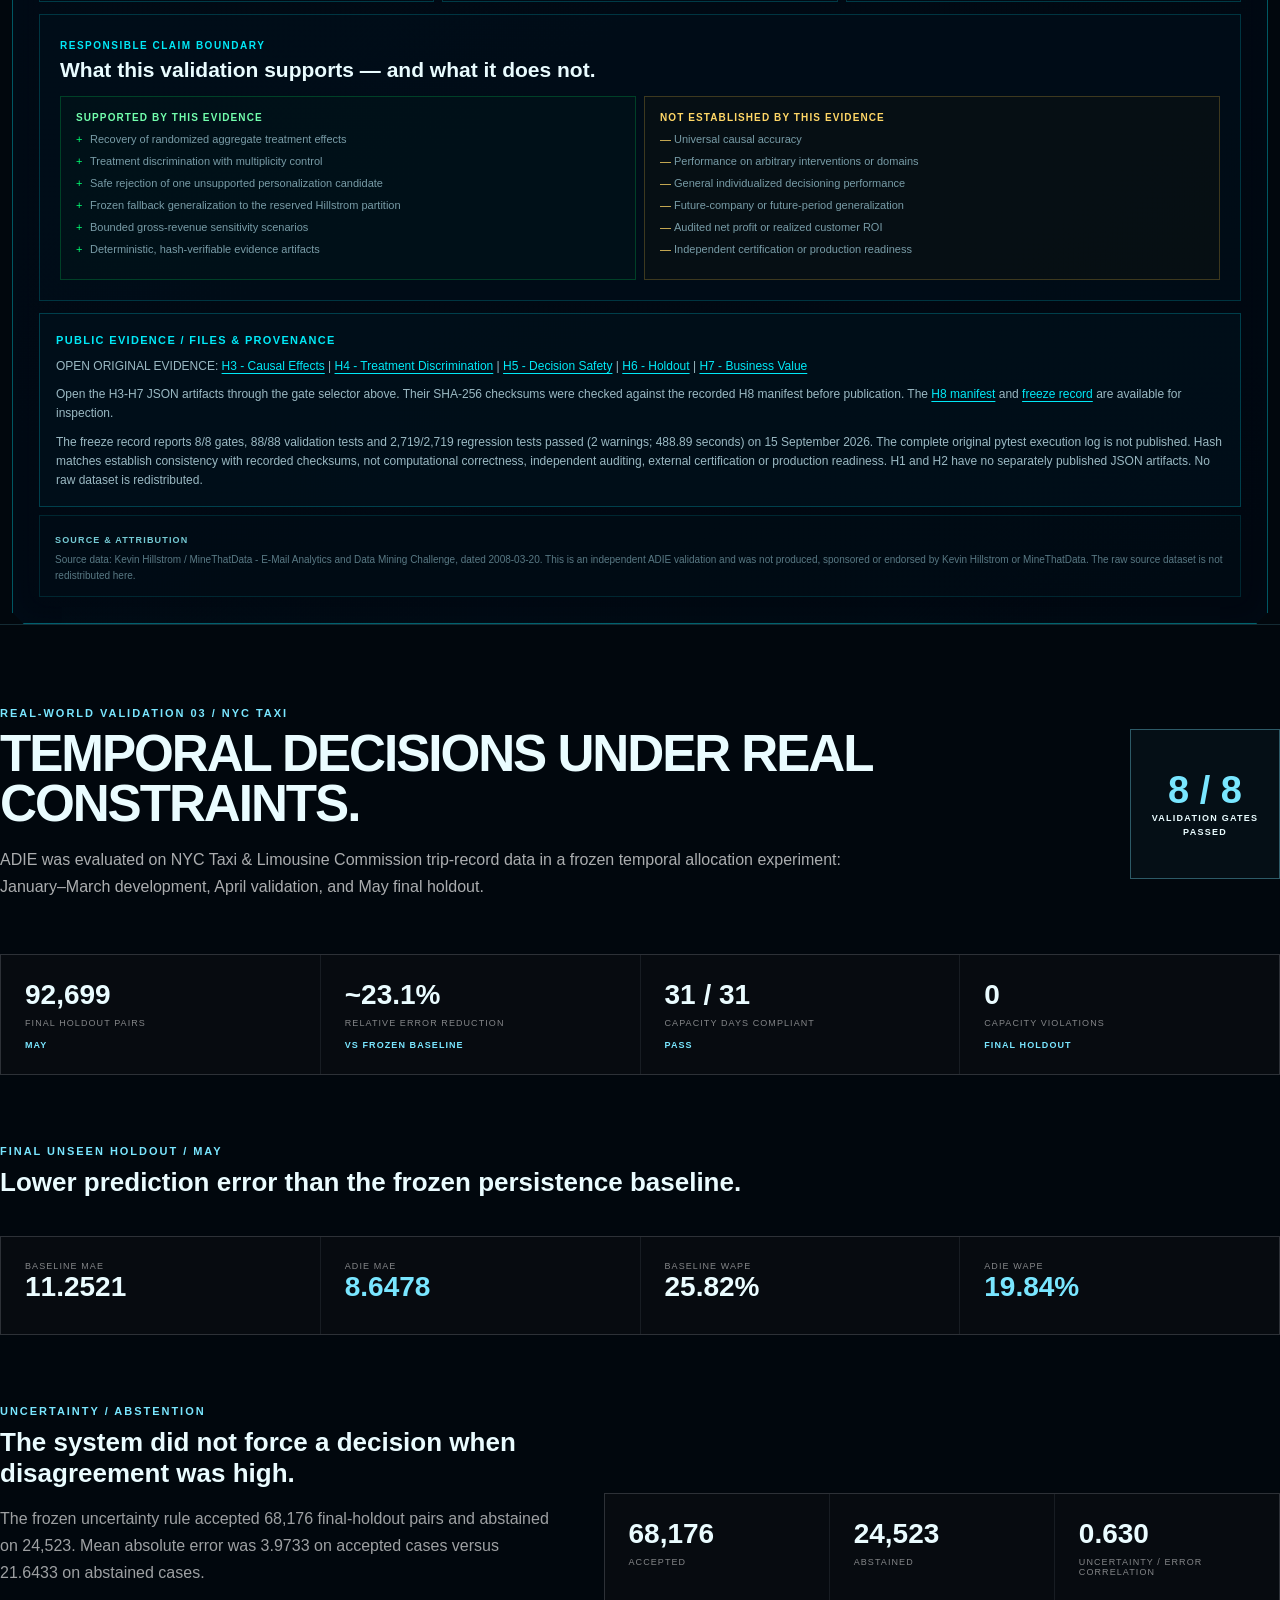
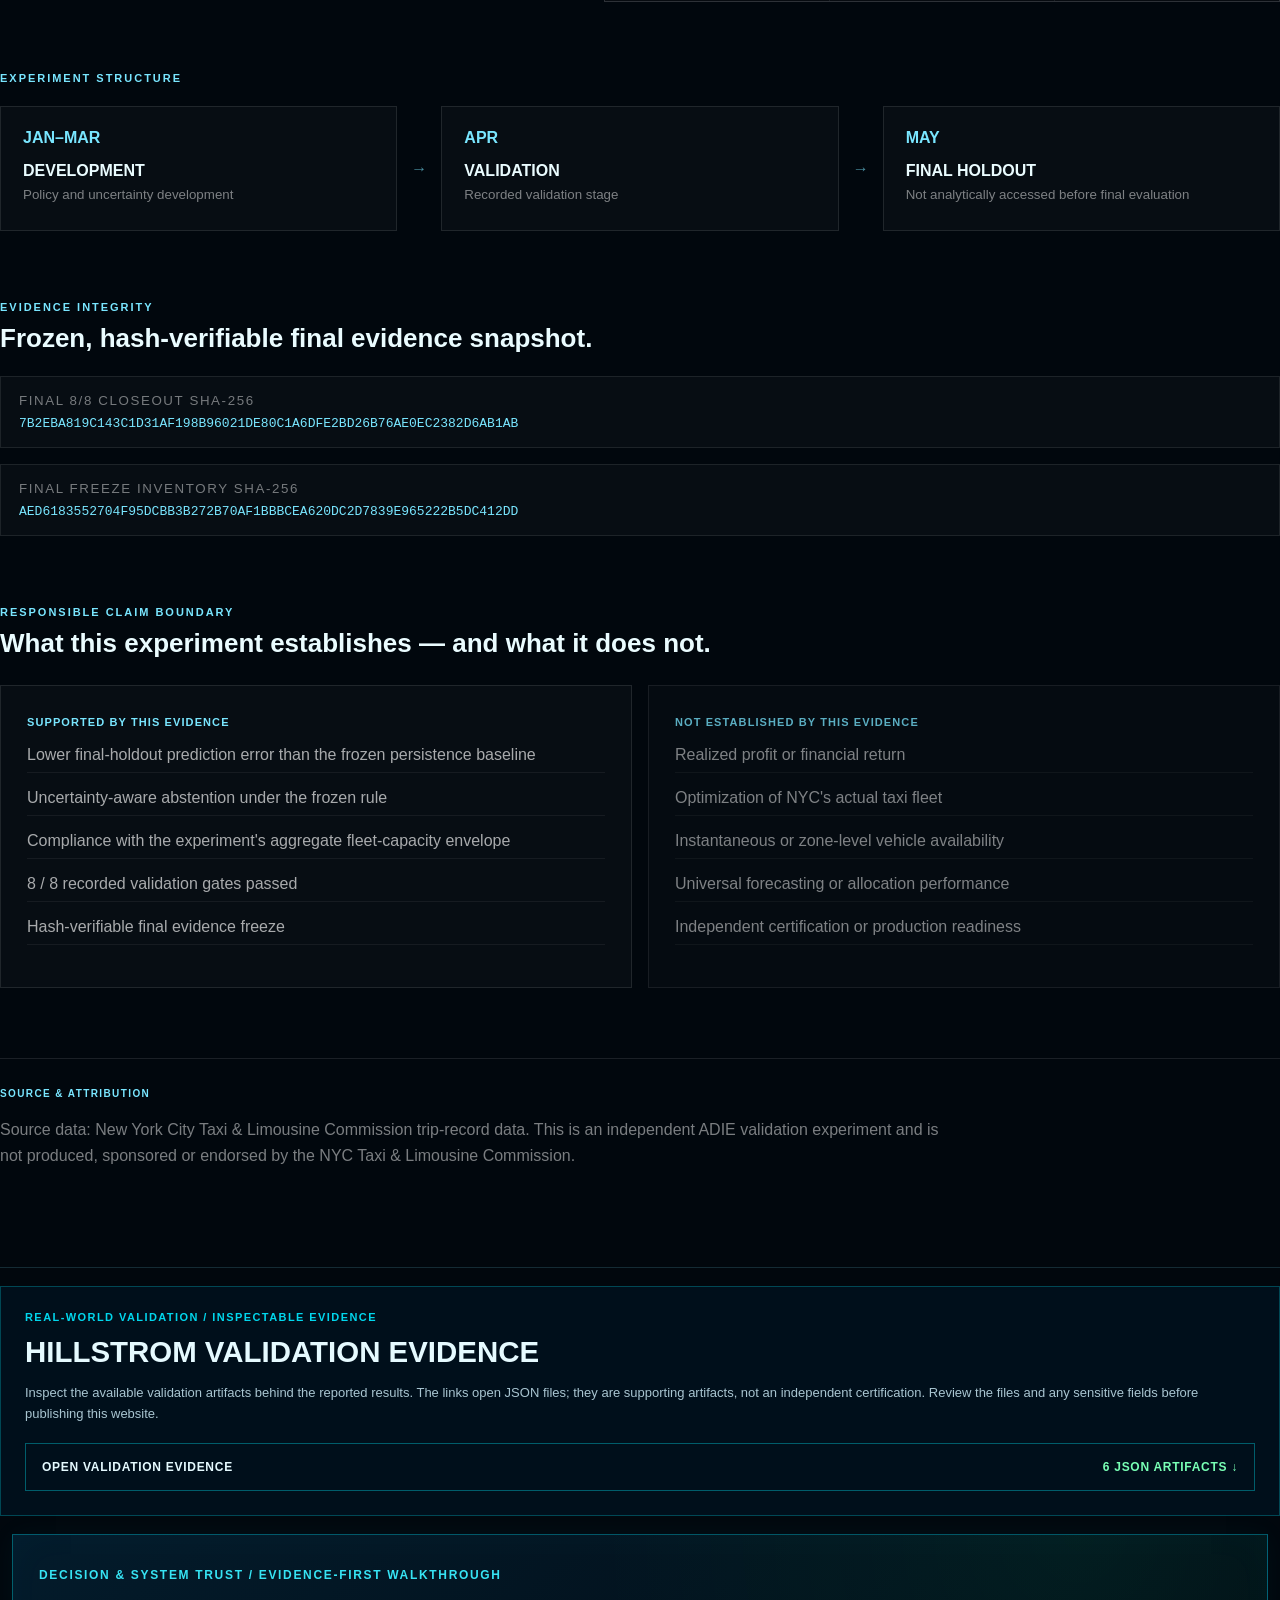
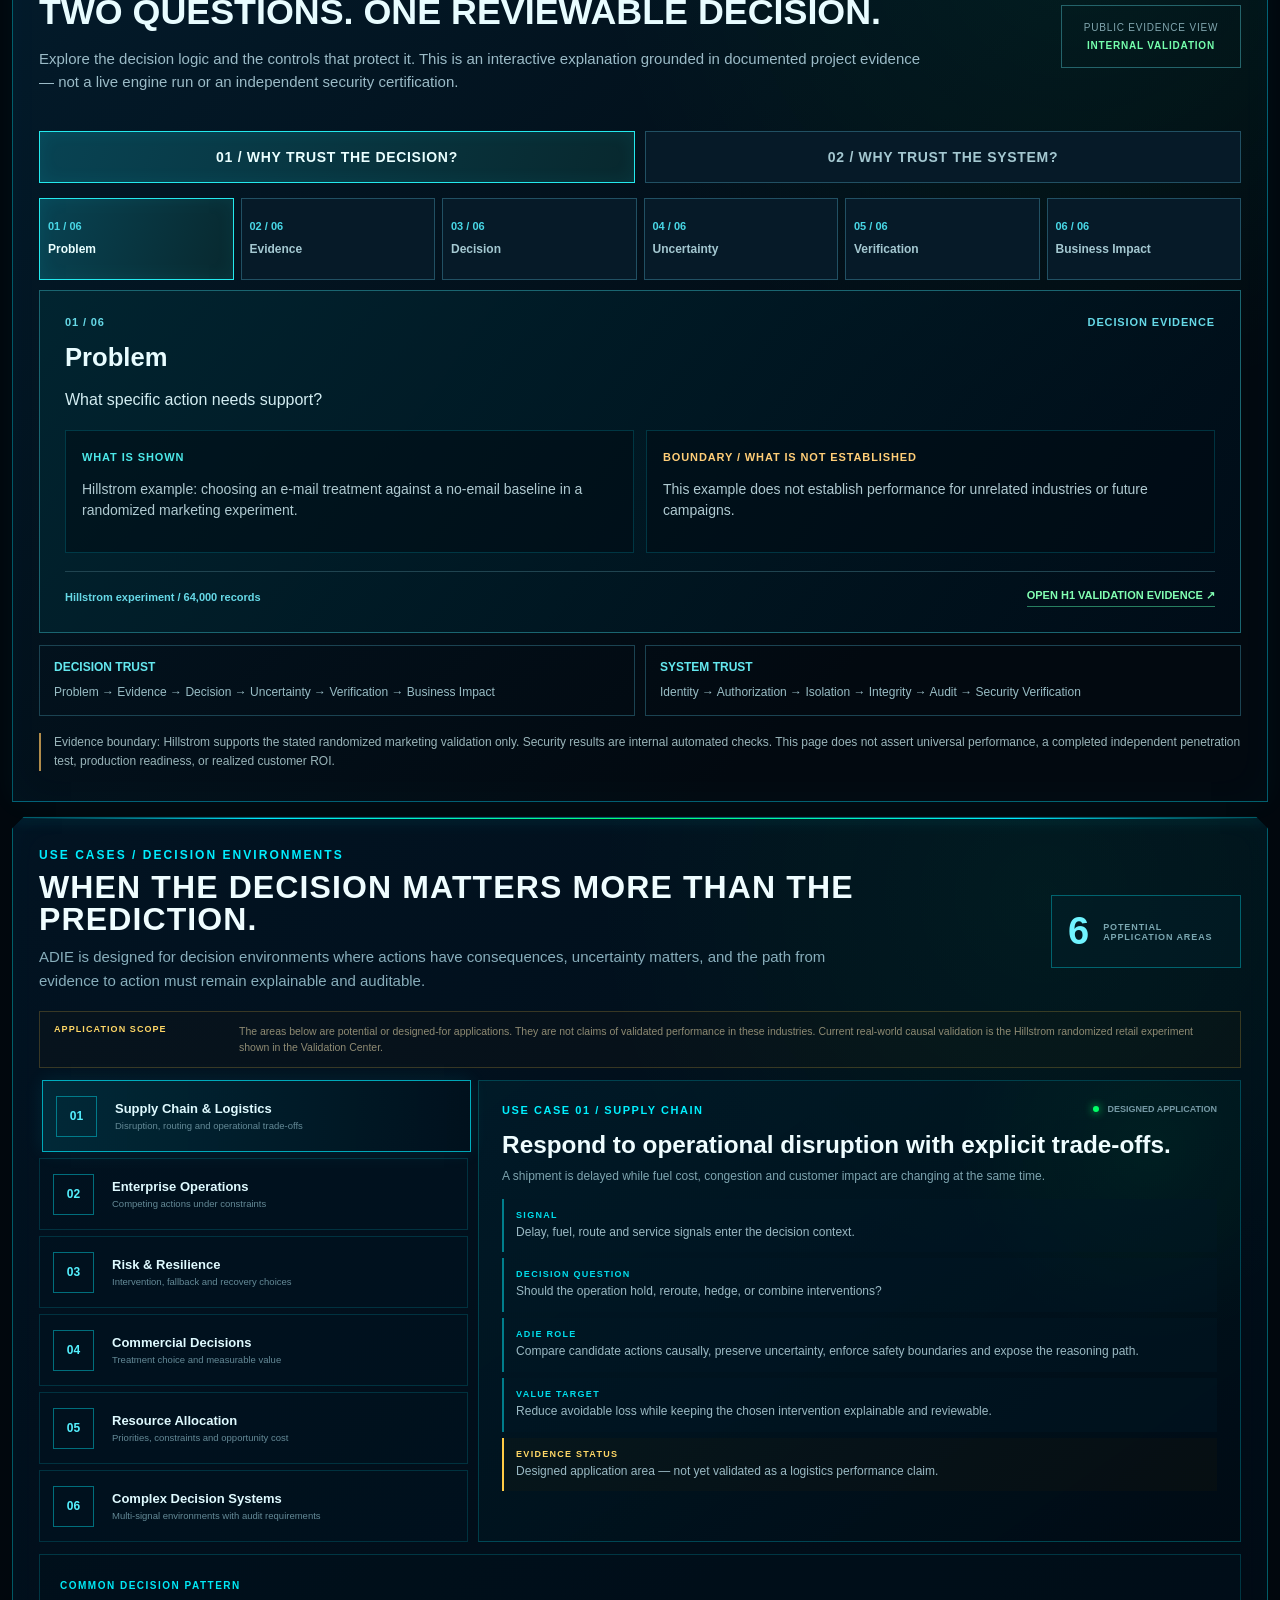
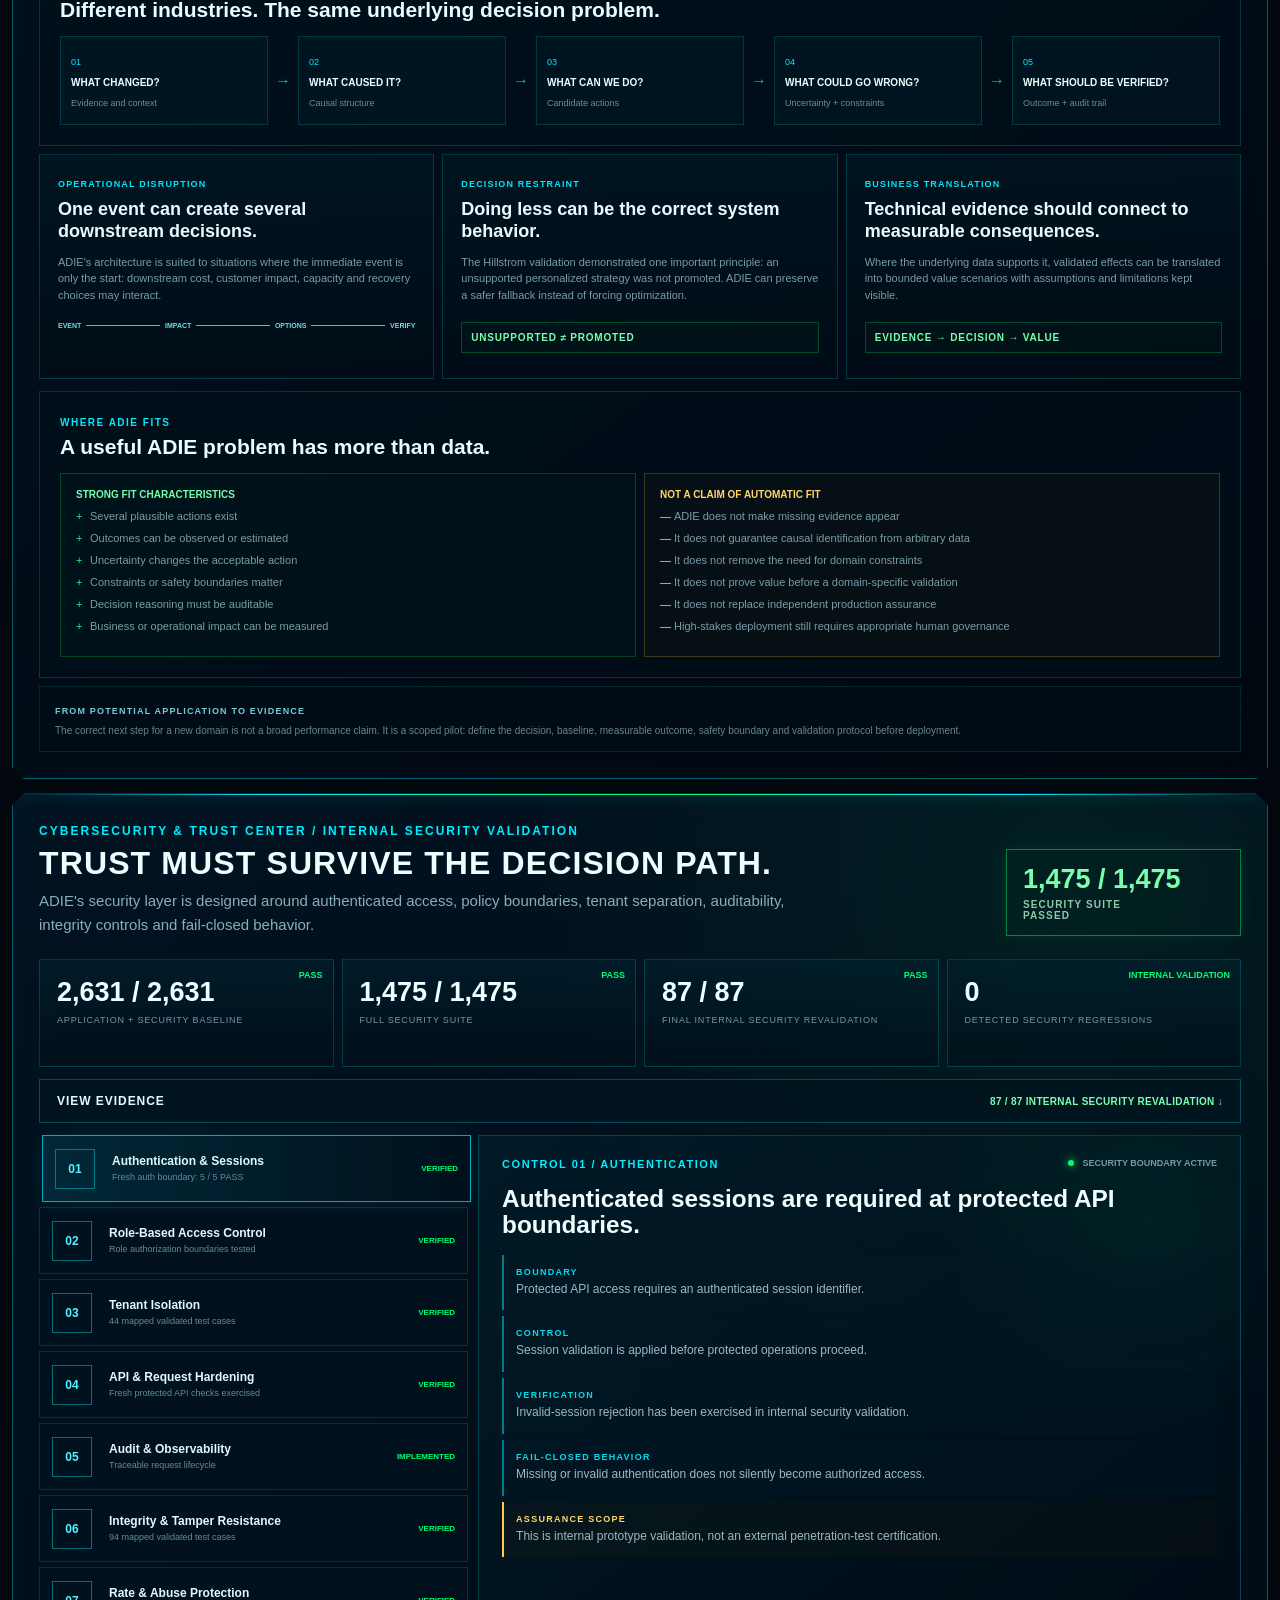
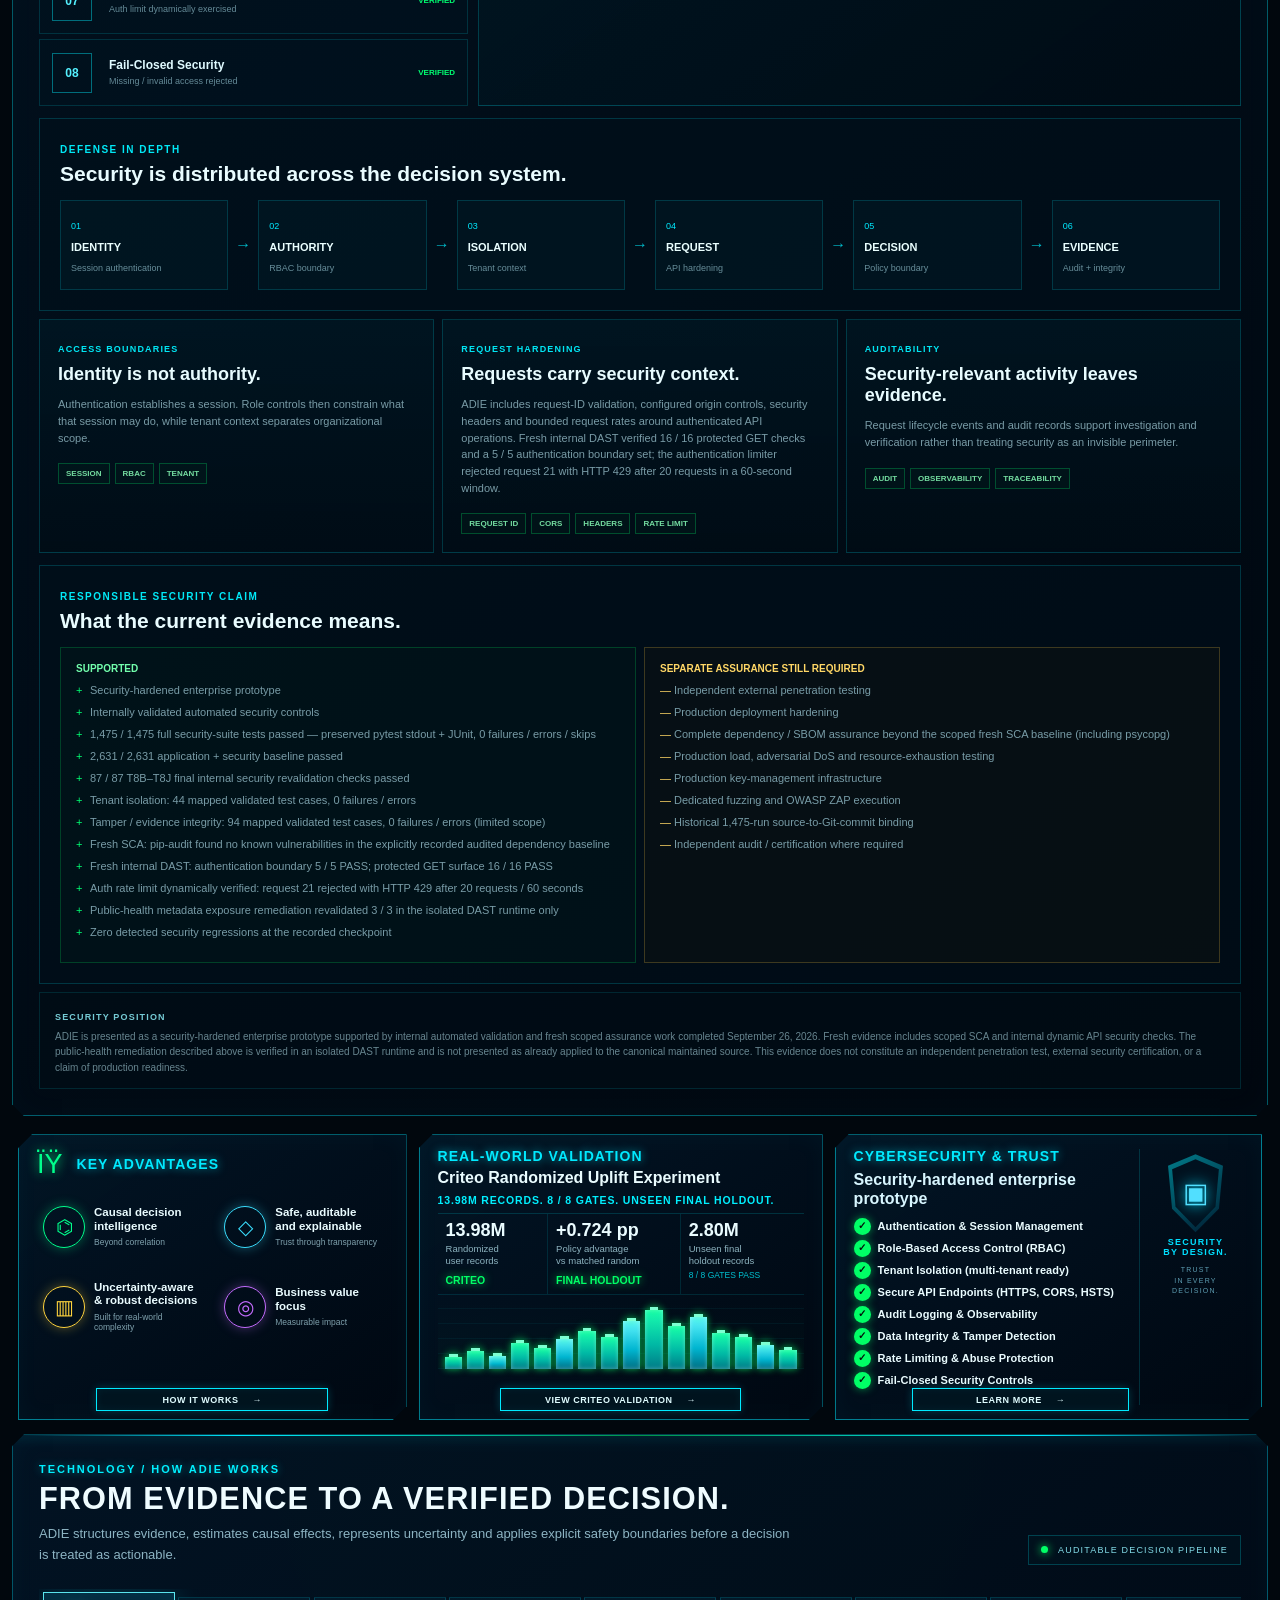
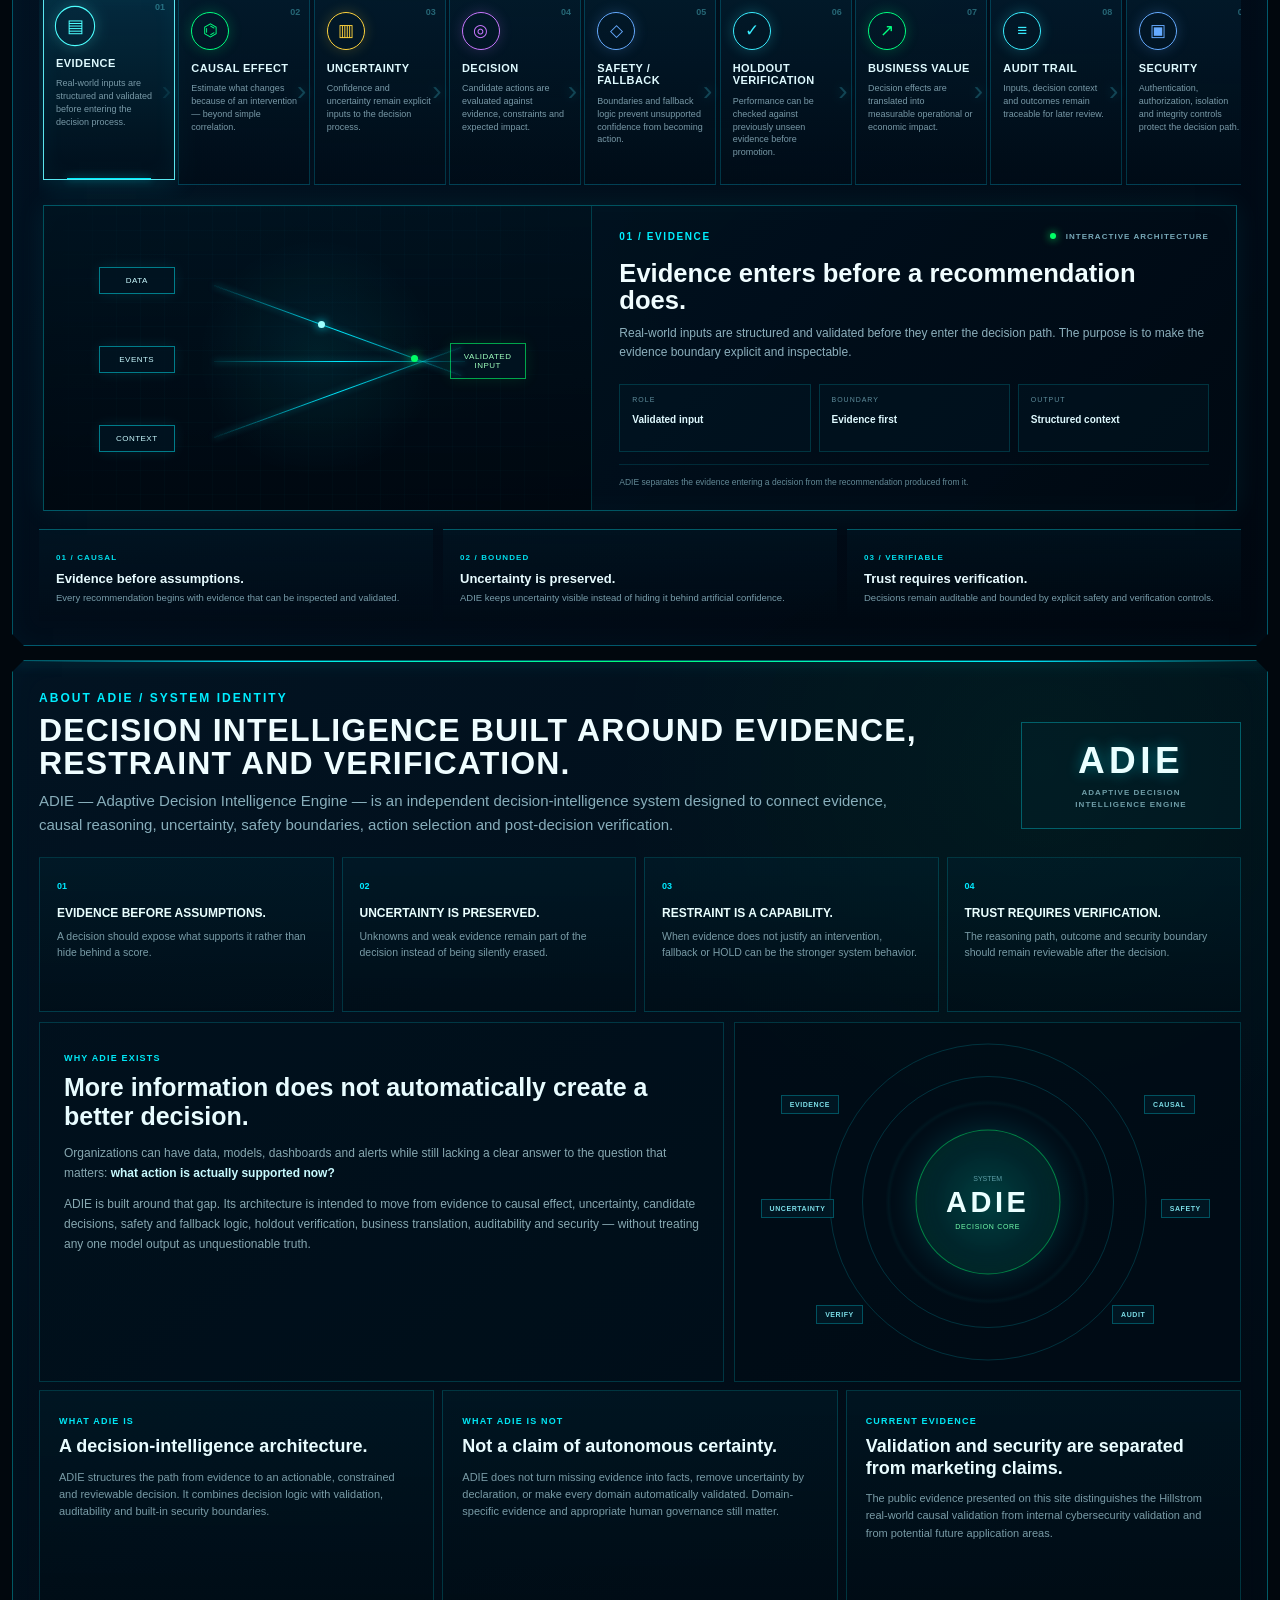
==== commit a1064125: "Mark verified RBAC and API request controls" ====
--- a/index.html
+++ b/index.html
@@ -918,9 +918,9 @@
     <div class="sc-layout">
       <div class="sc-controls">
         <button class="sc-control is-active" data-sec="auth"><span>01</span><div><strong>Authentication & Sessions</strong><small>Fresh auth boundary: 5 / 5 PASS</small></div><b>VERIFIED</b></button>
-        <button class="sc-control" data-sec="rbac"><span>02</span><div><strong>Role-Based Access Control</strong><small>Admin / developer / viewer boundaries</small></div><b>IMPLEMENTED</b></button>
+        <button class="sc-control" data-sec="rbac"><span>02</span><div><strong>Role-Based Access Control</strong><small>Role authorization boundaries tested</small></div><b>VERIFIED</b></button>
         <button class="sc-control" data-sec="tenant"><span>03</span><div><strong>Tenant Isolation</strong><small>44 mapped validated test cases</small></div><b>VERIFIED</b></button>
-        <button class="sc-control" data-sec="api"><span>04</span><div><strong>API & Request Hardening</strong><small>Request identity, origins and headers</small></div><b>IMPLEMENTED</b></button>
+        <button class="sc-control" data-sec="api"><span>04</span><div><strong>API & Request Hardening</strong><small>Fresh protected API checks exercised</small></div><b>VERIFIED</b></button>
         <button class="sc-control" data-sec="audit"><span>05</span><div><strong>Audit & Observability</strong><small>Traceable request lifecycle</small></div><b>IMPLEMENTED</b></button>
         <button class="sc-control" data-sec="integrity"><span>06</span><div><strong>Integrity & Tamper Resistance</strong><small>94 mapped validated test cases</small></div><b>VERIFIED</b></button>
         <button class="sc-control" data-sec="abuse"><span>07</span><div><strong>Rate & Abuse Protection</strong><small>Auth limit dynamically exercised</small></div><b>VERIFIED</b></button>
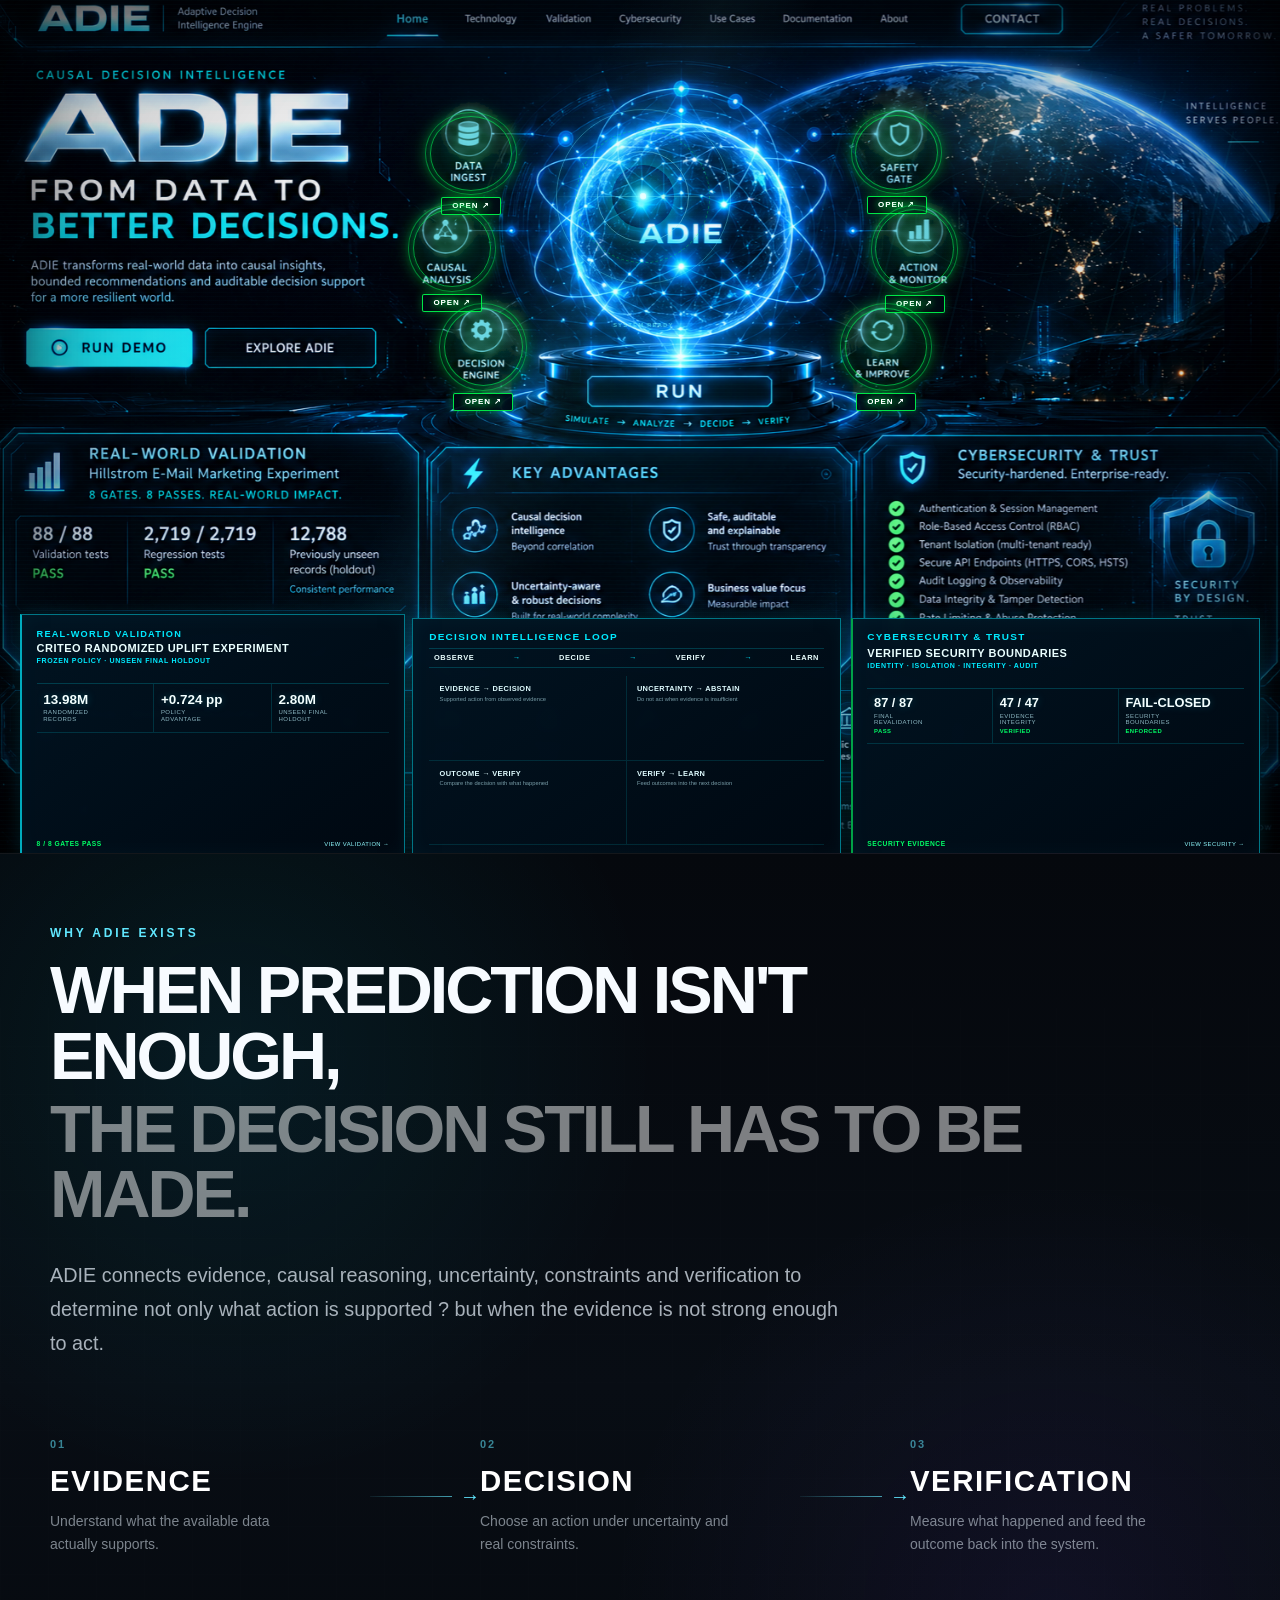
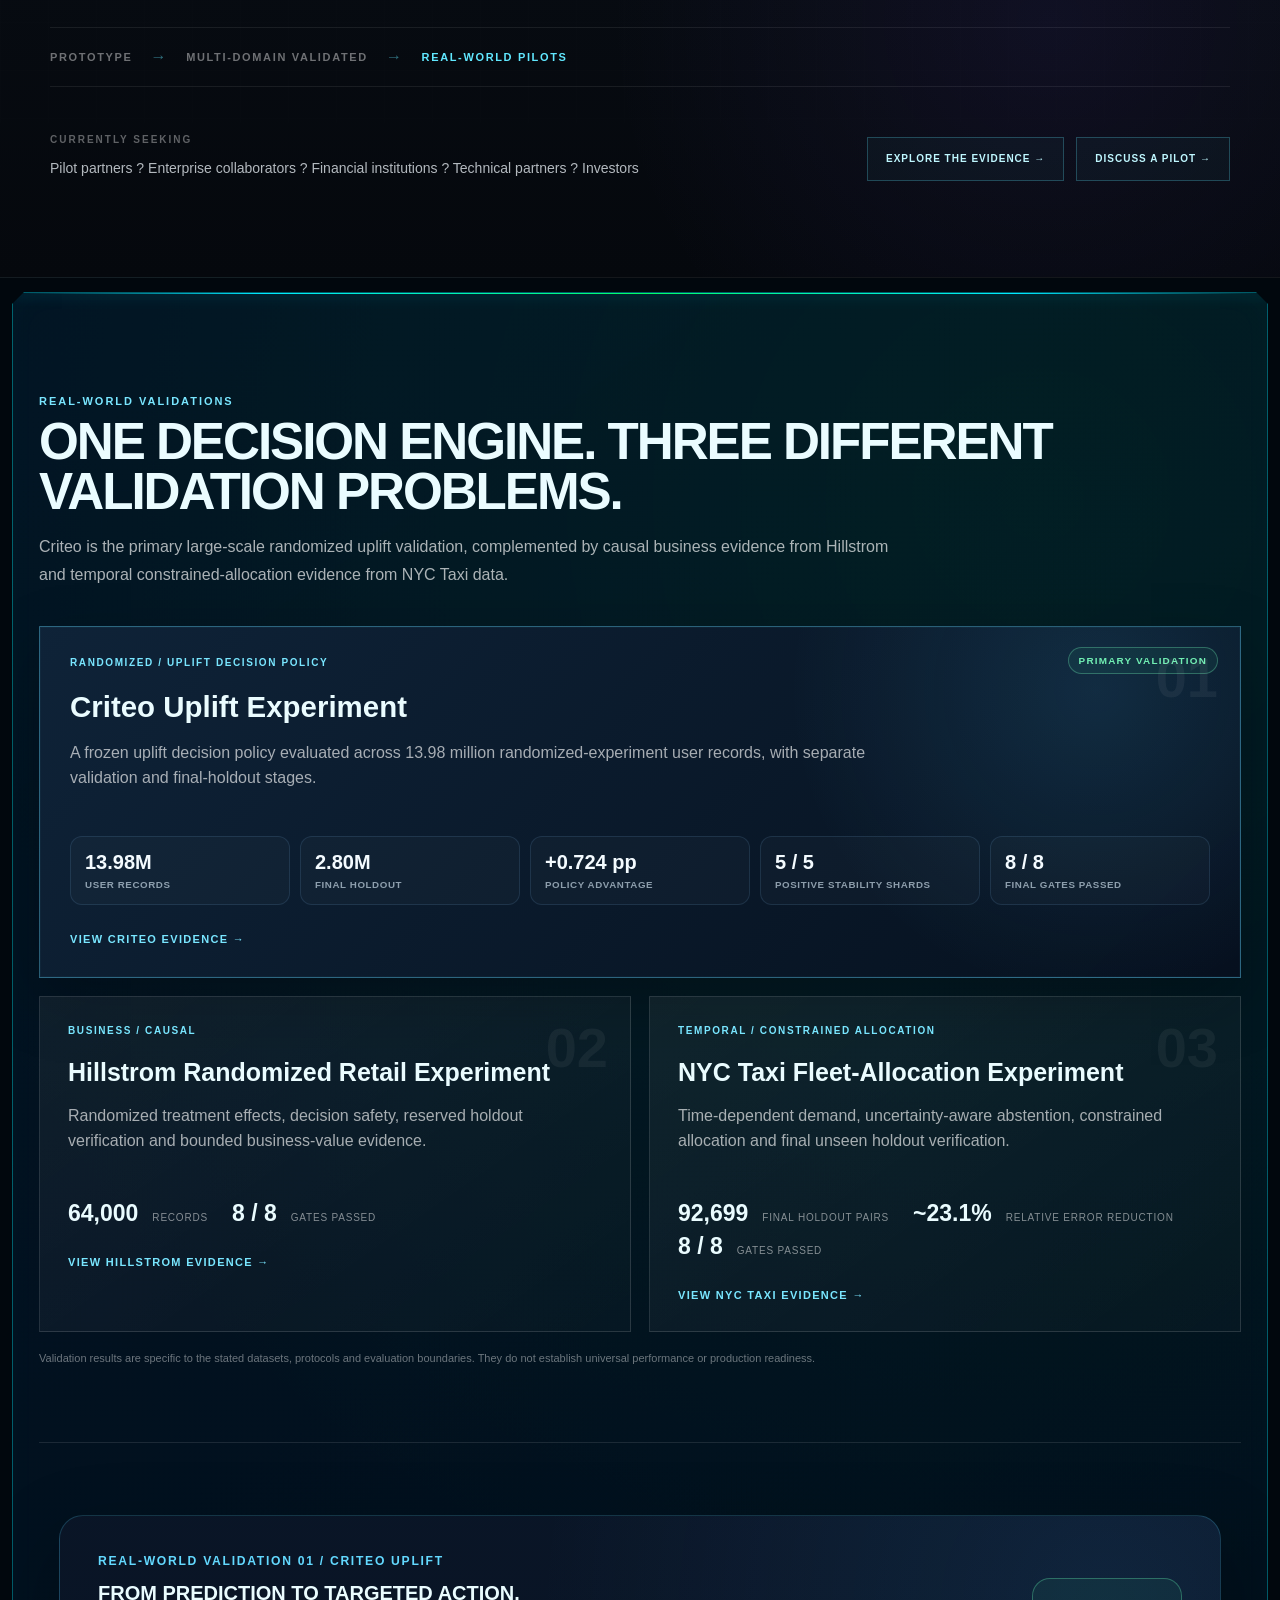
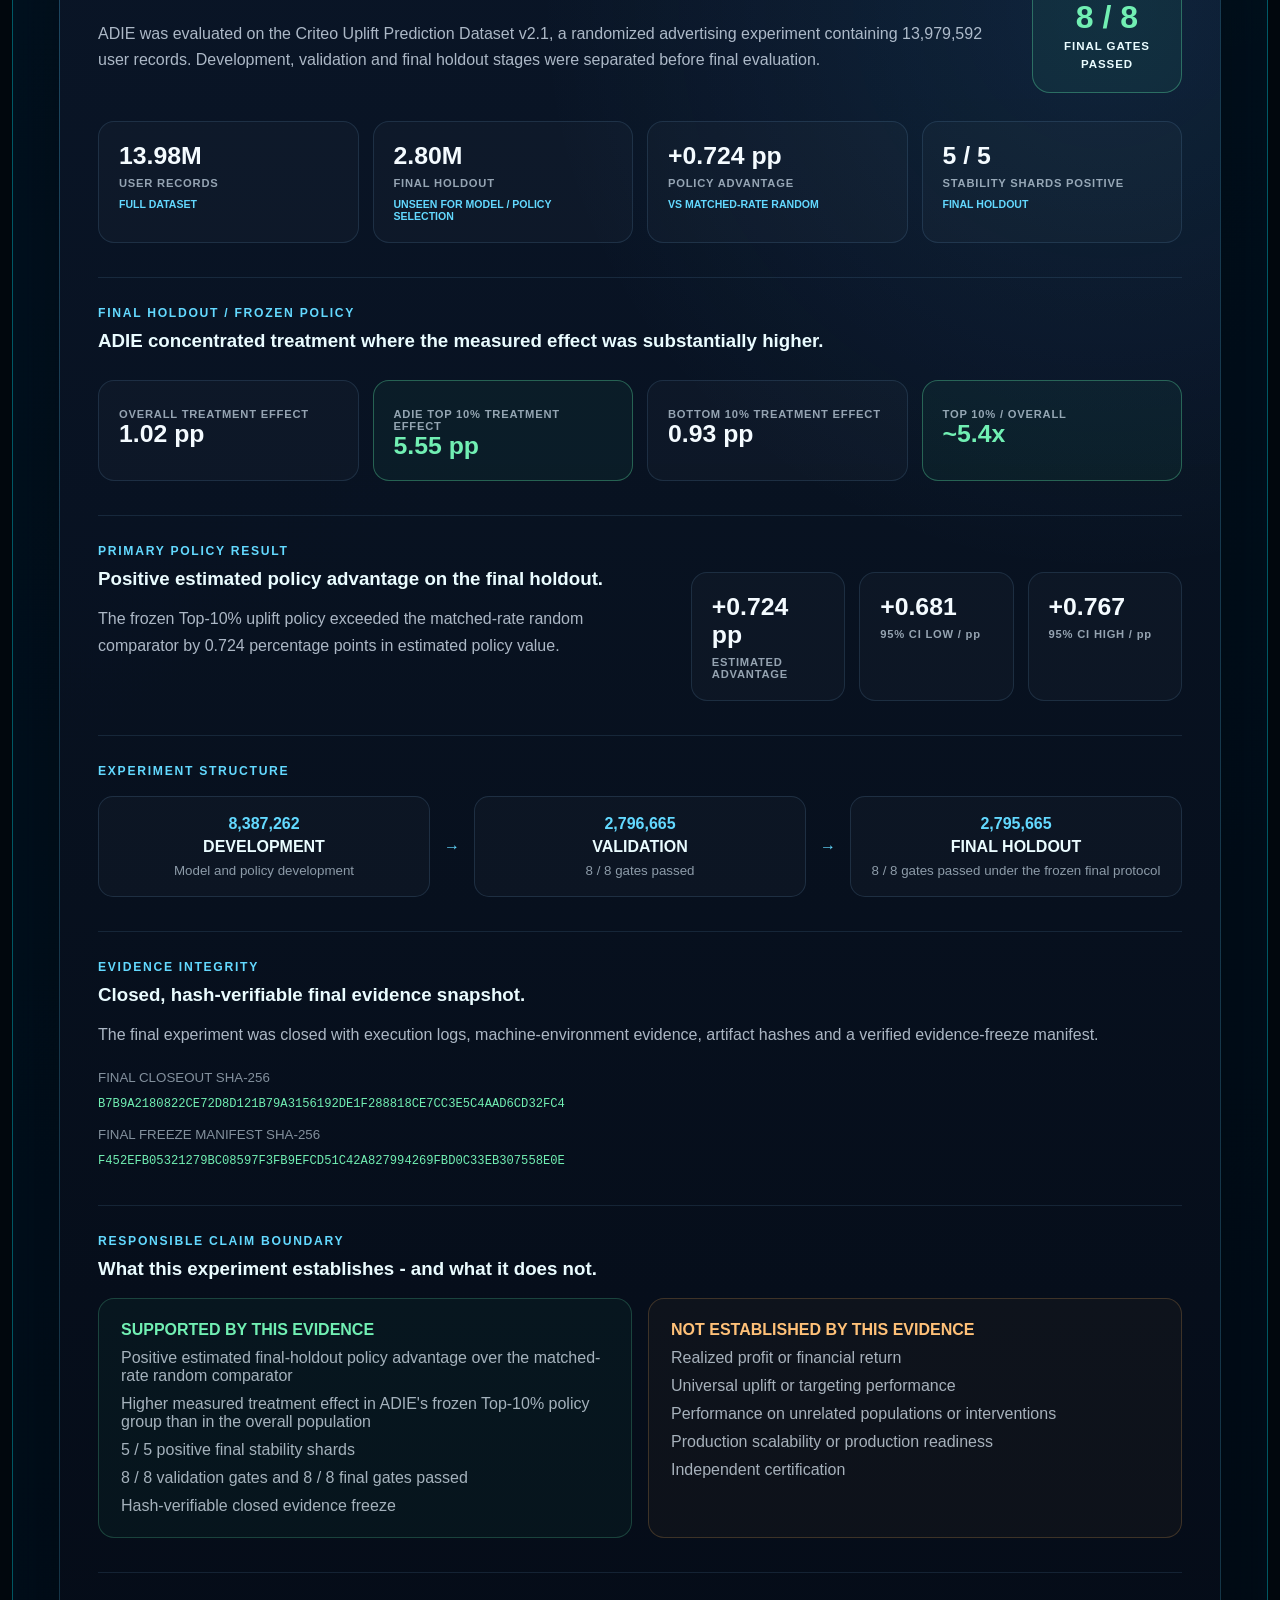
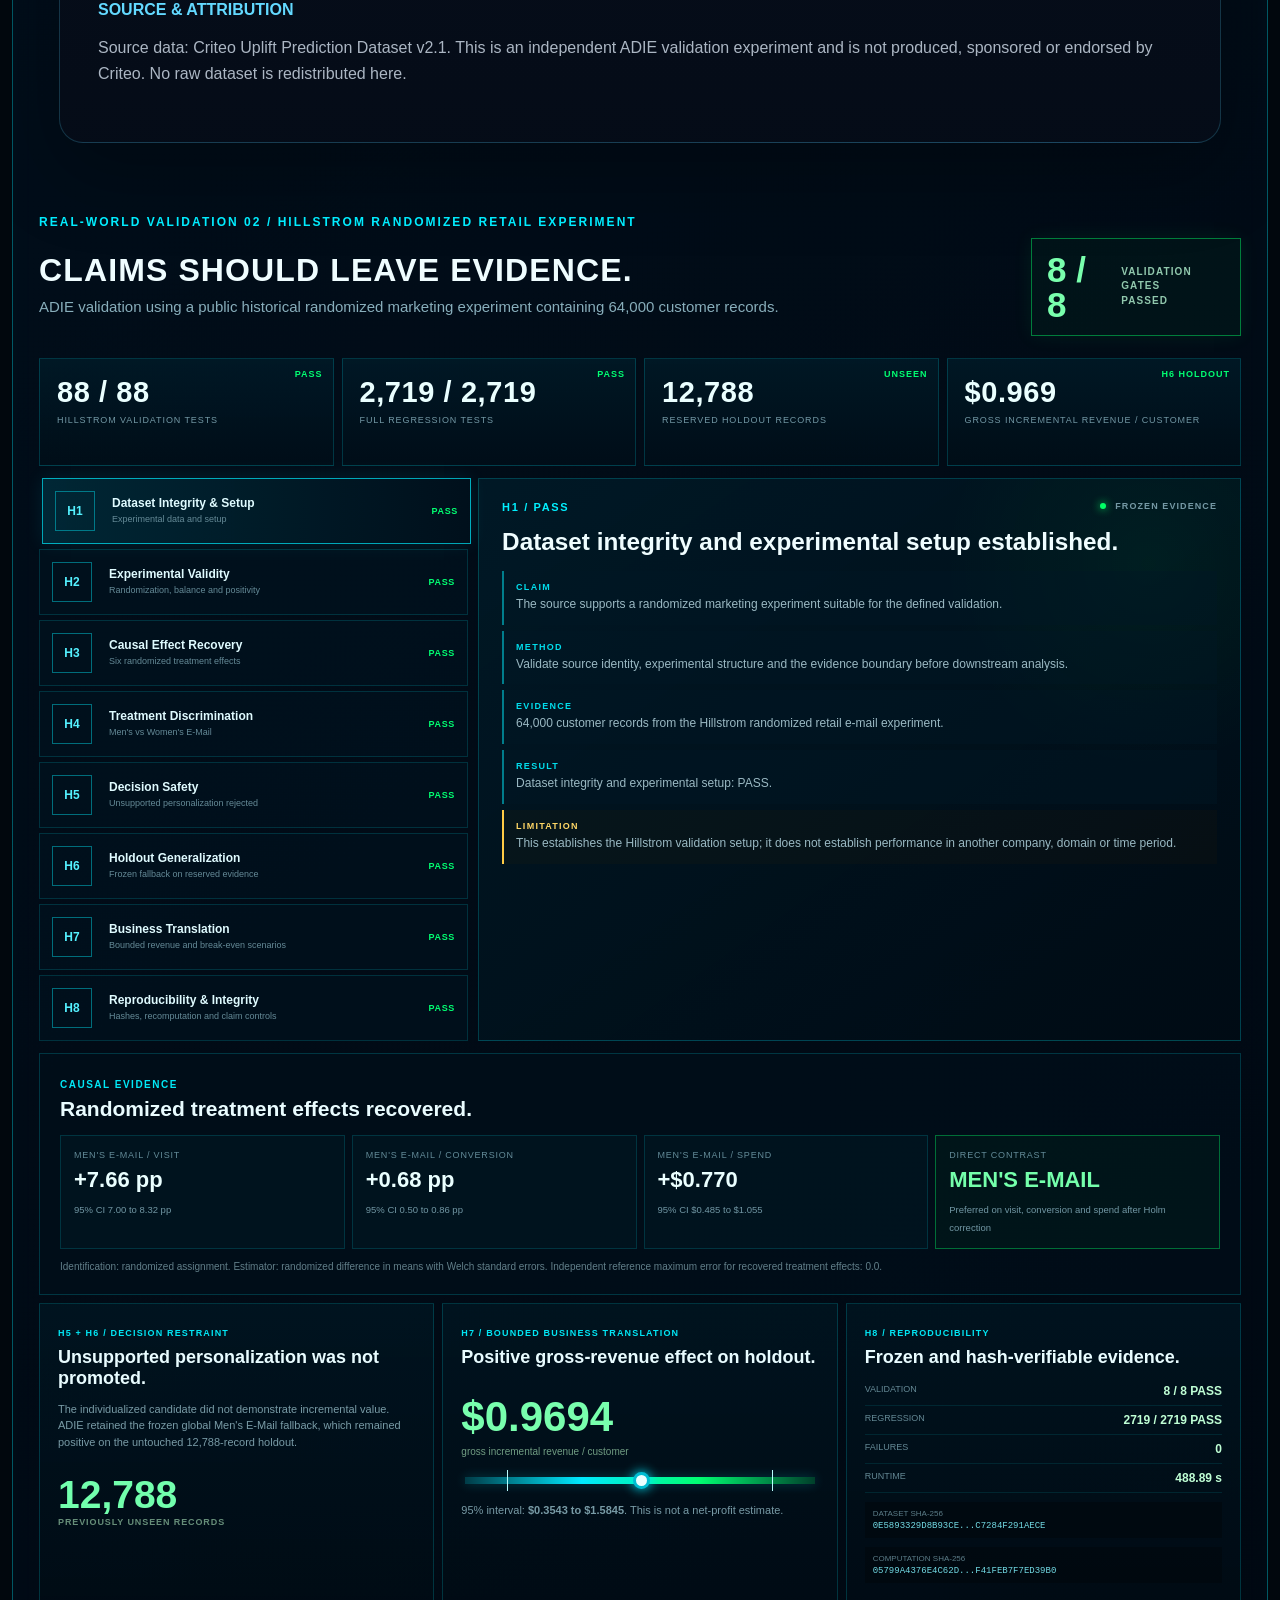
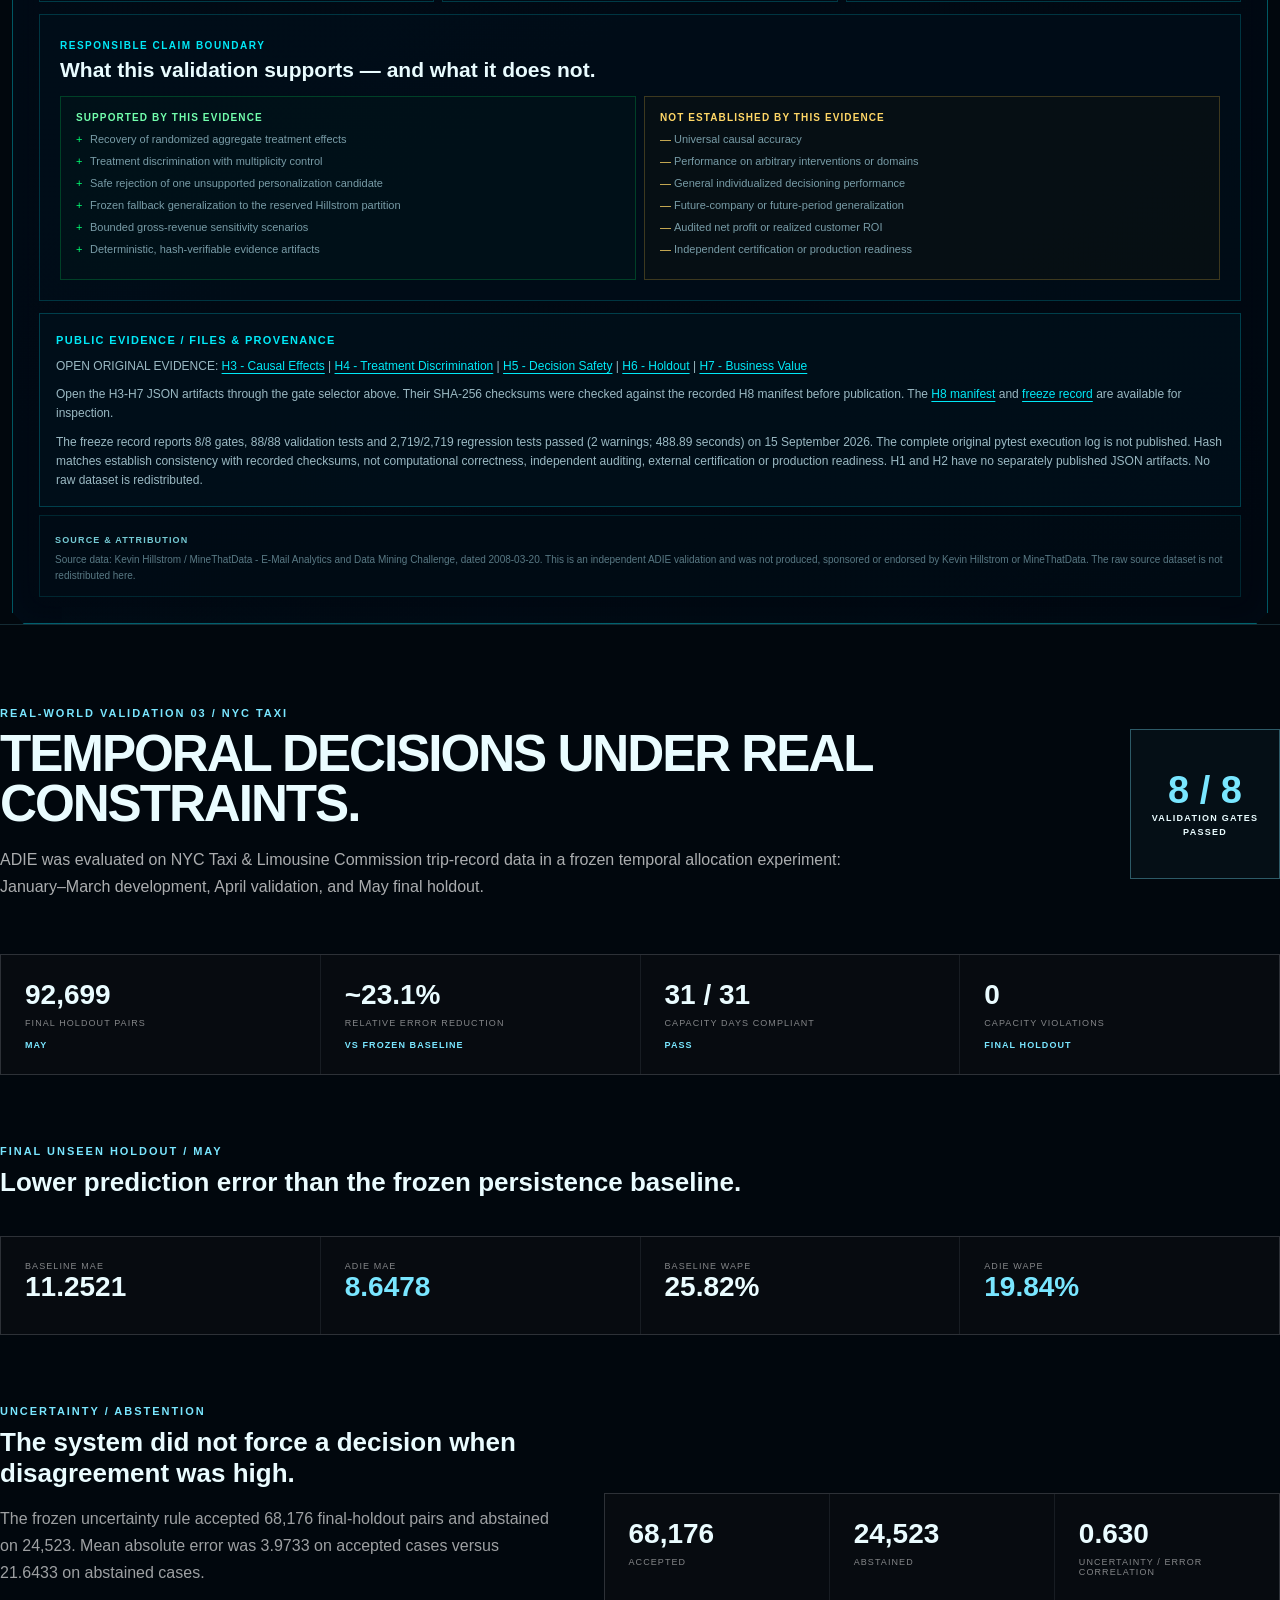
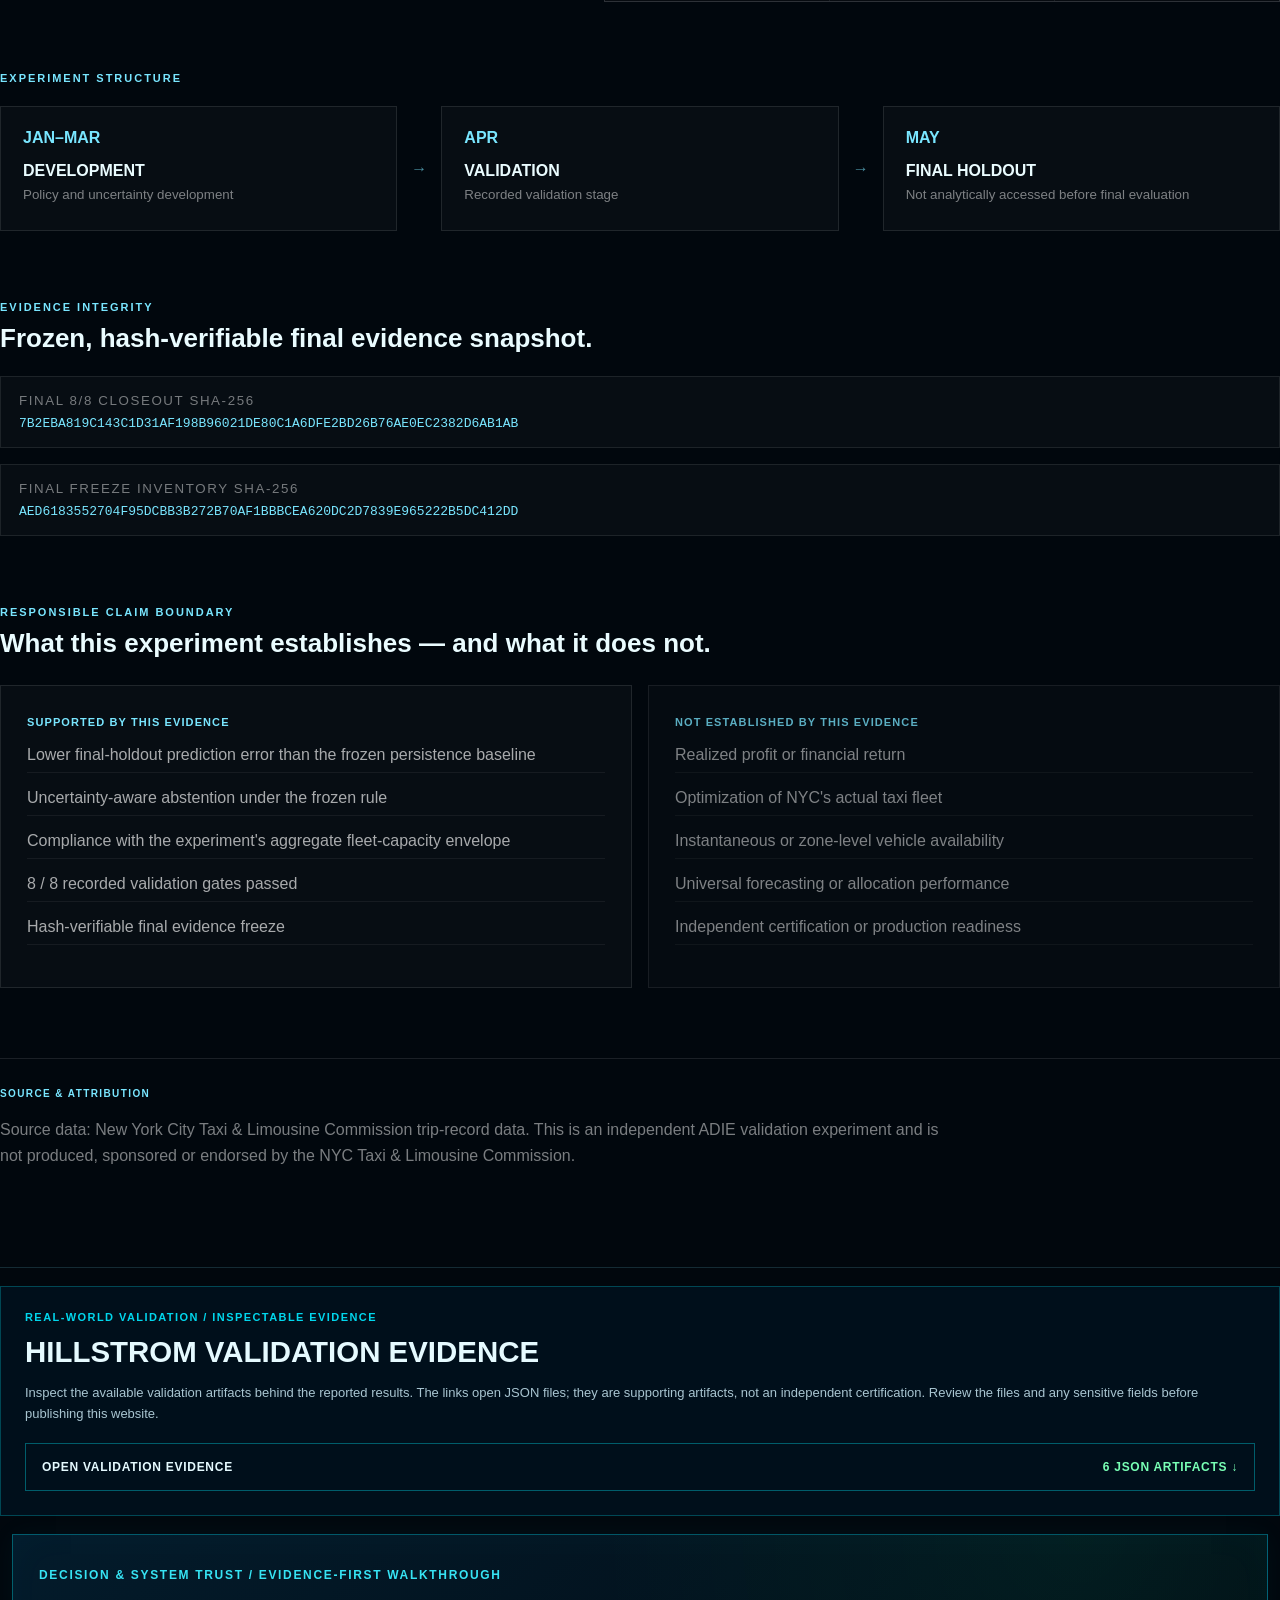
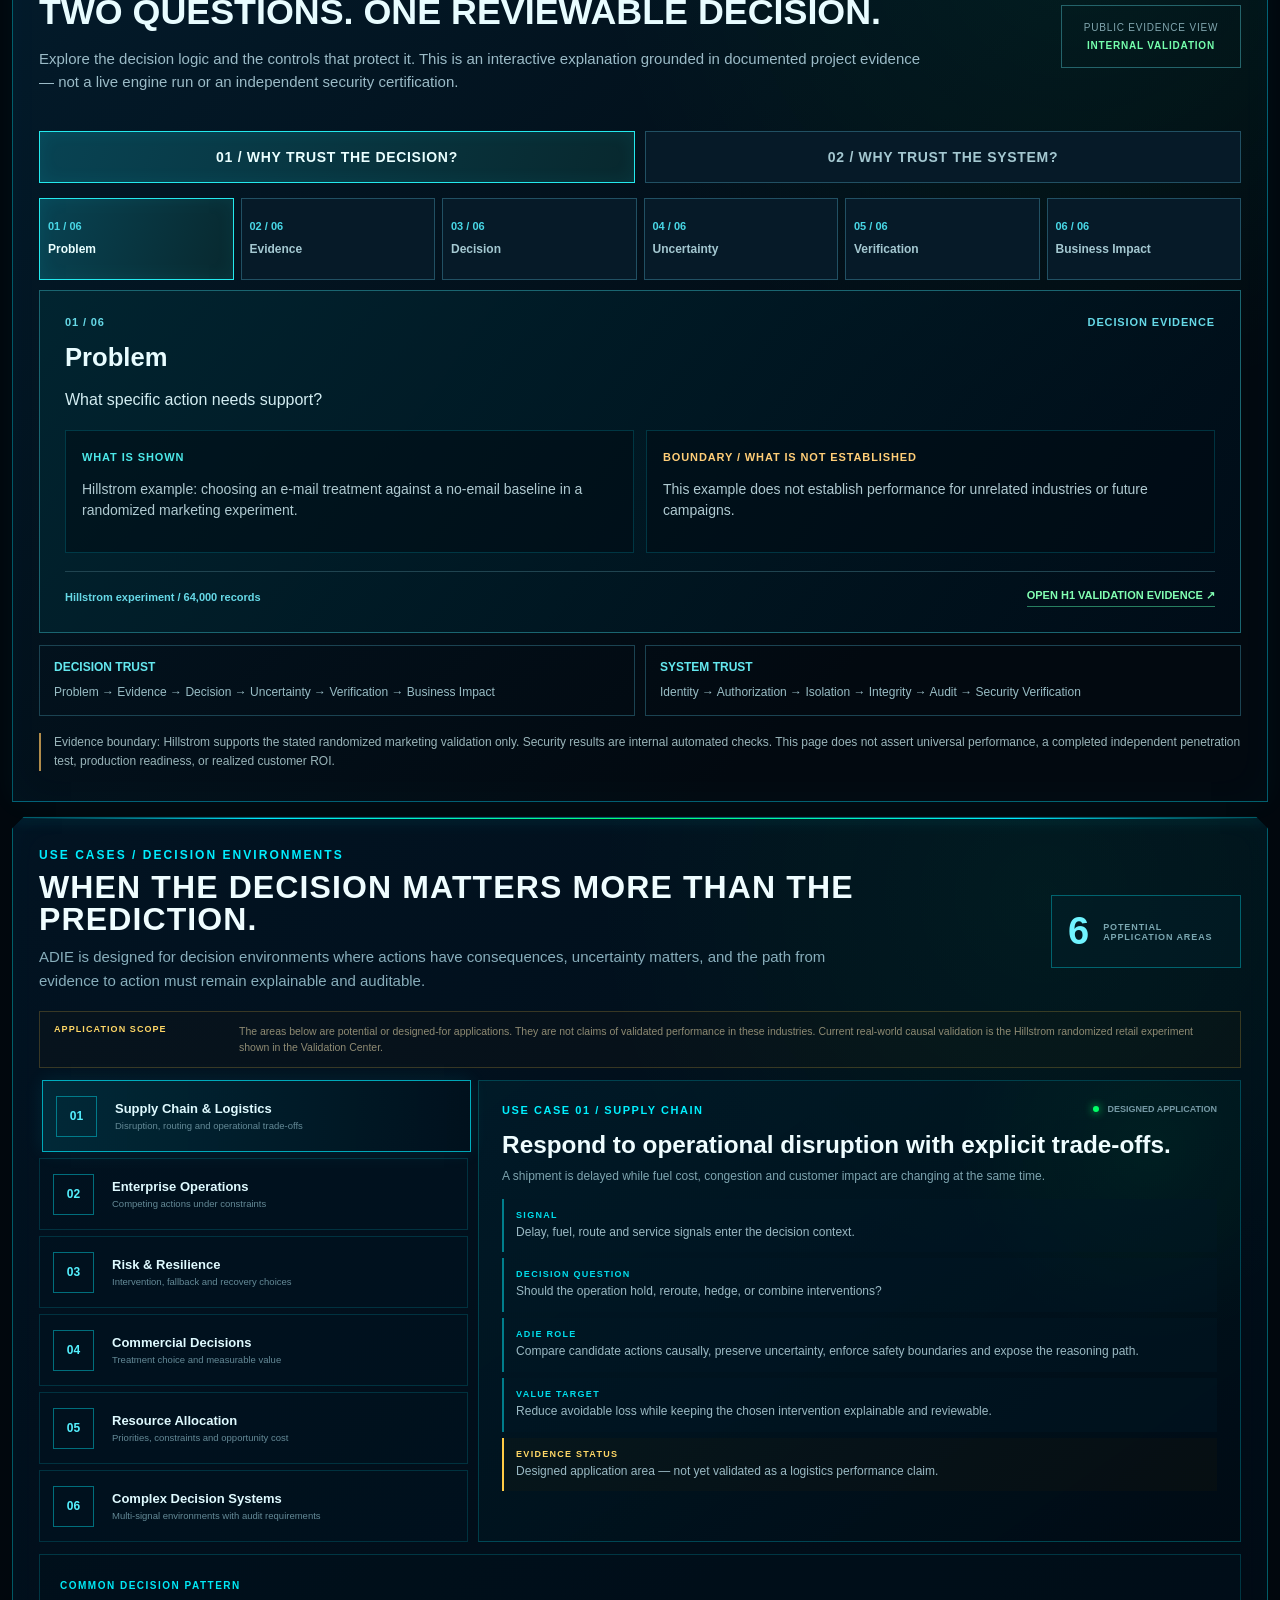
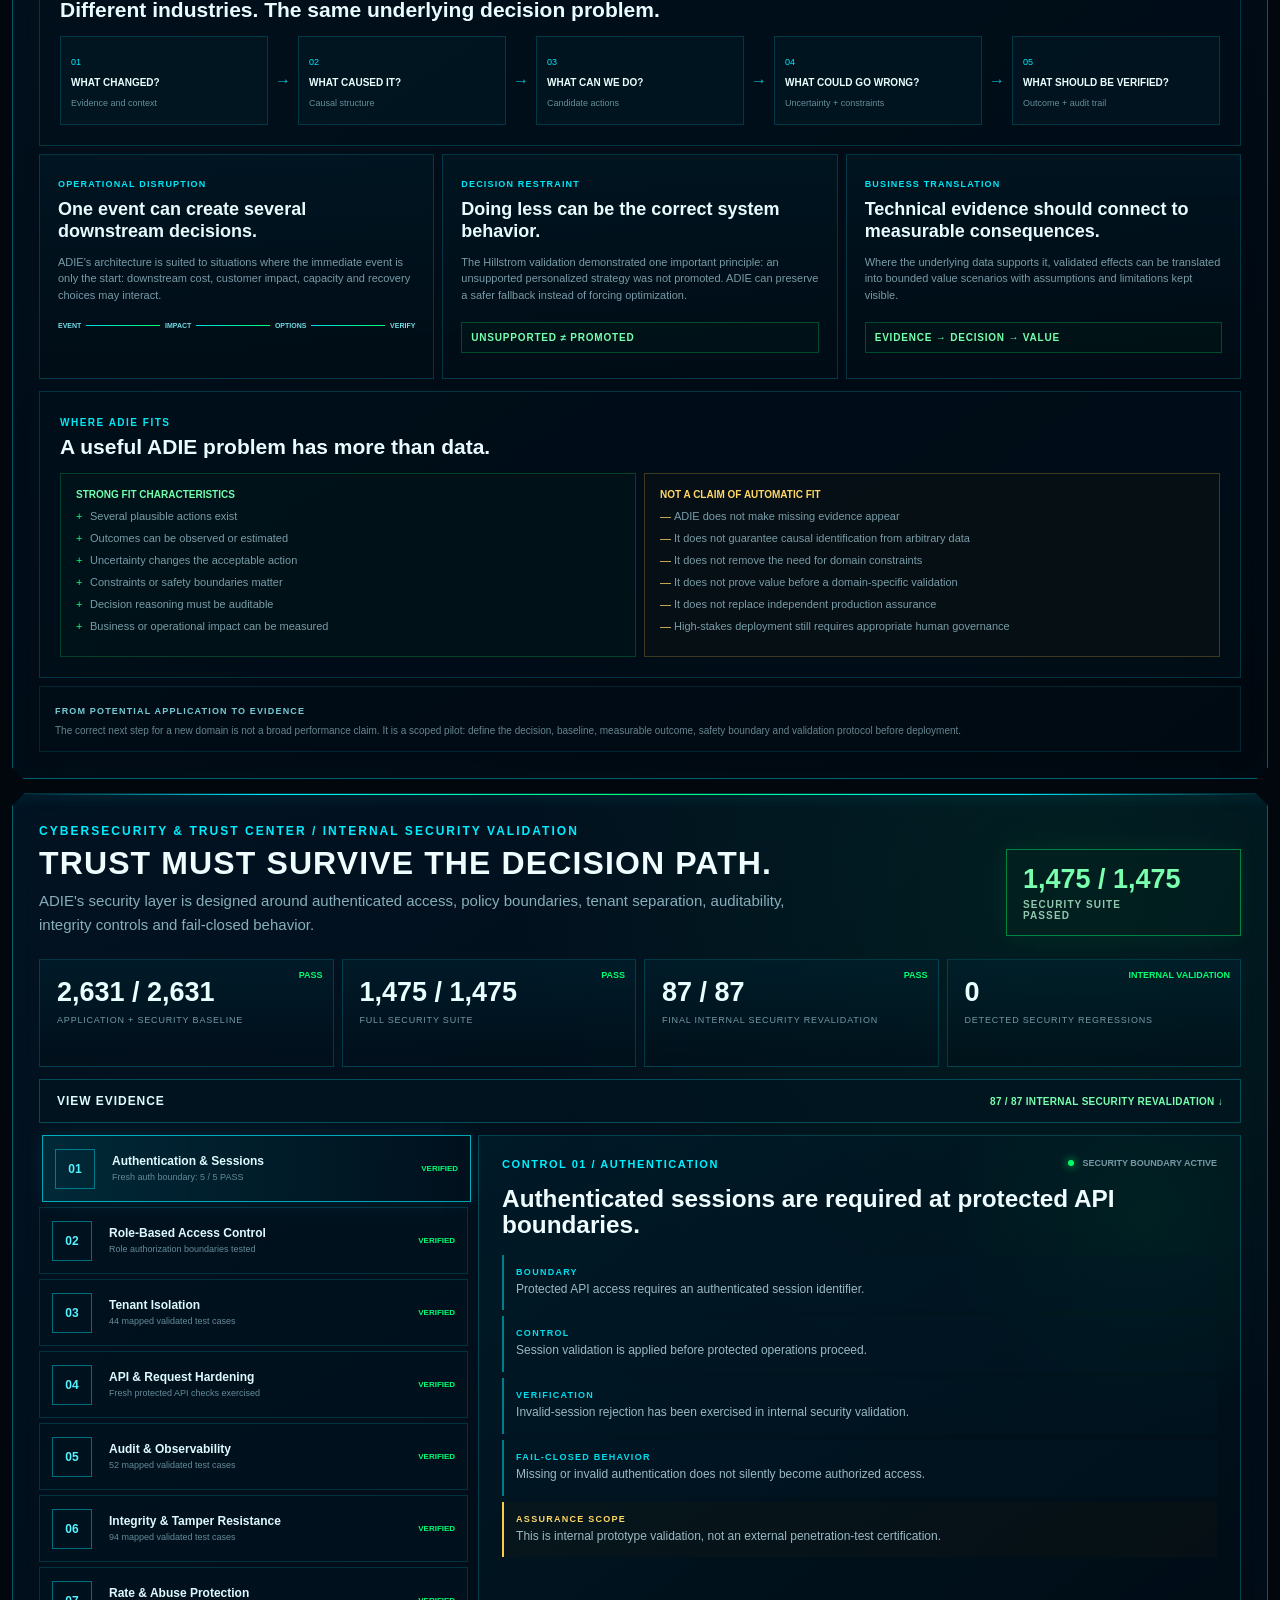
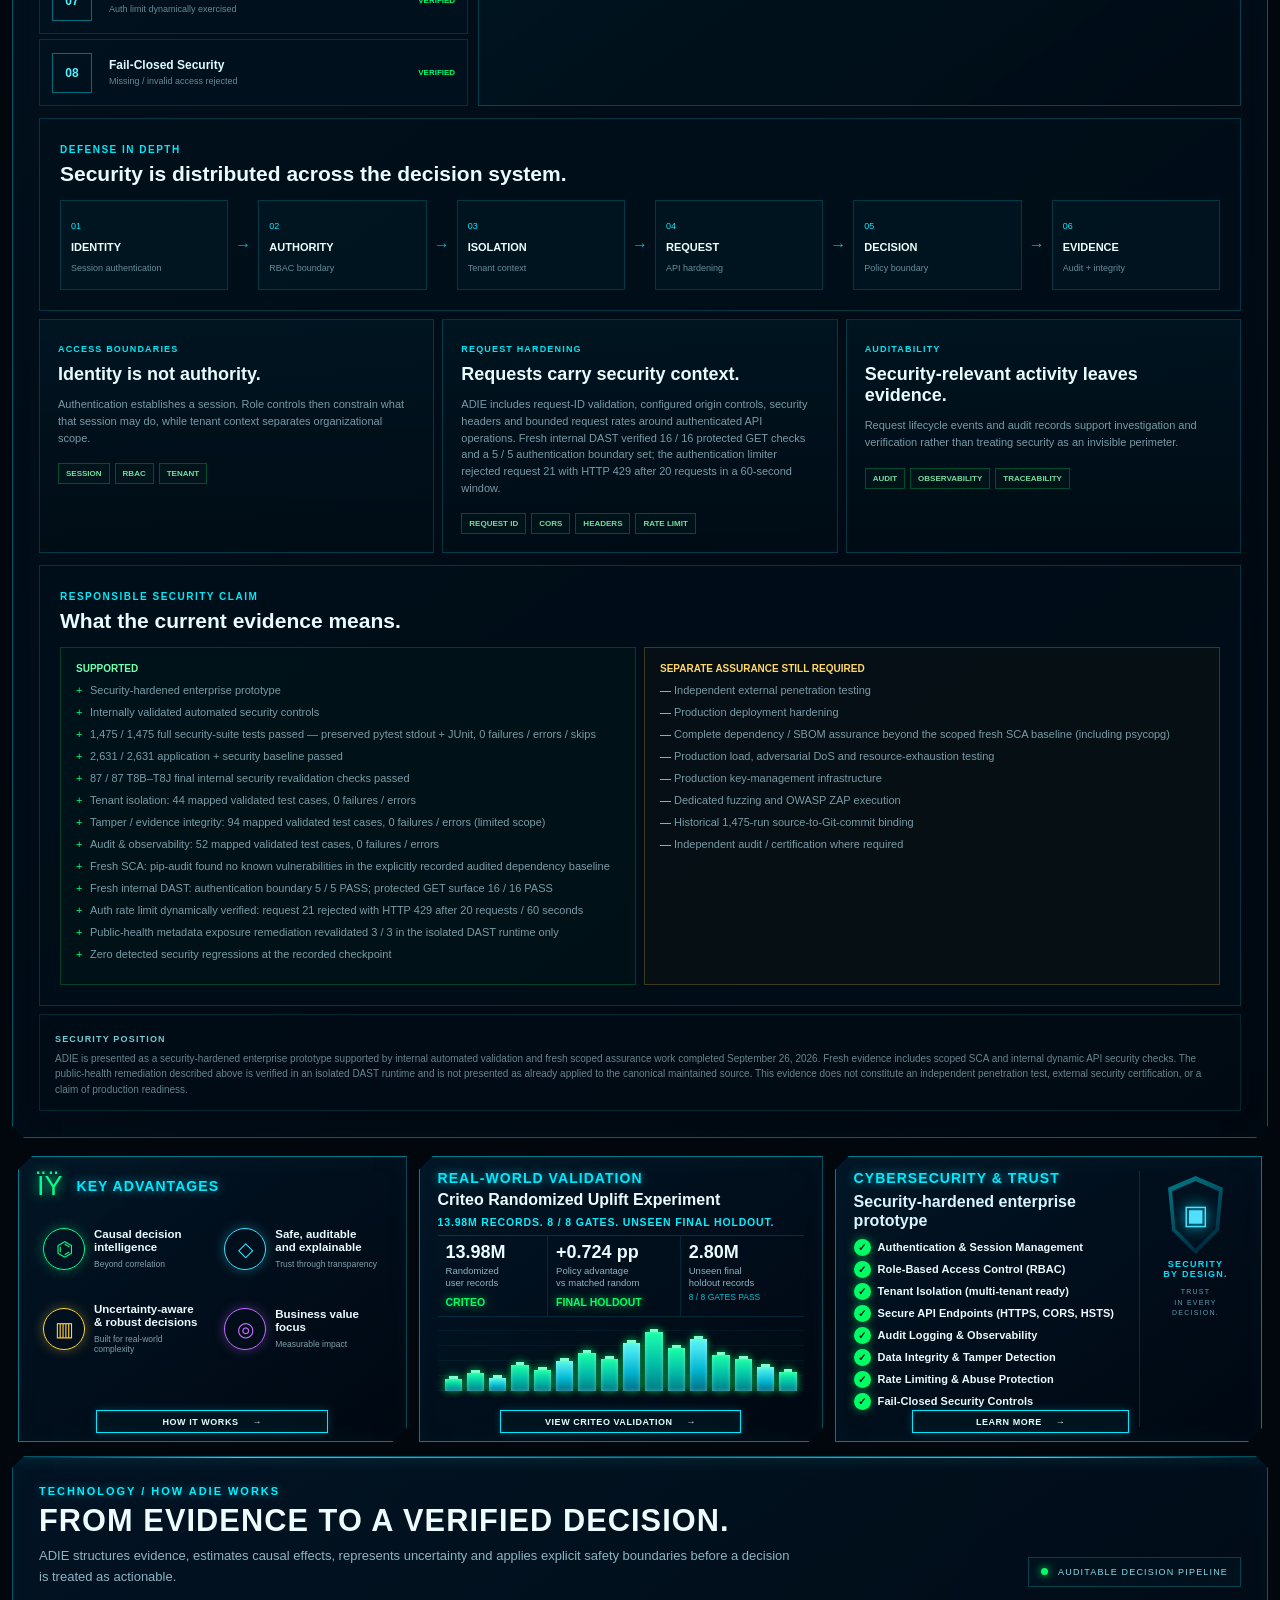
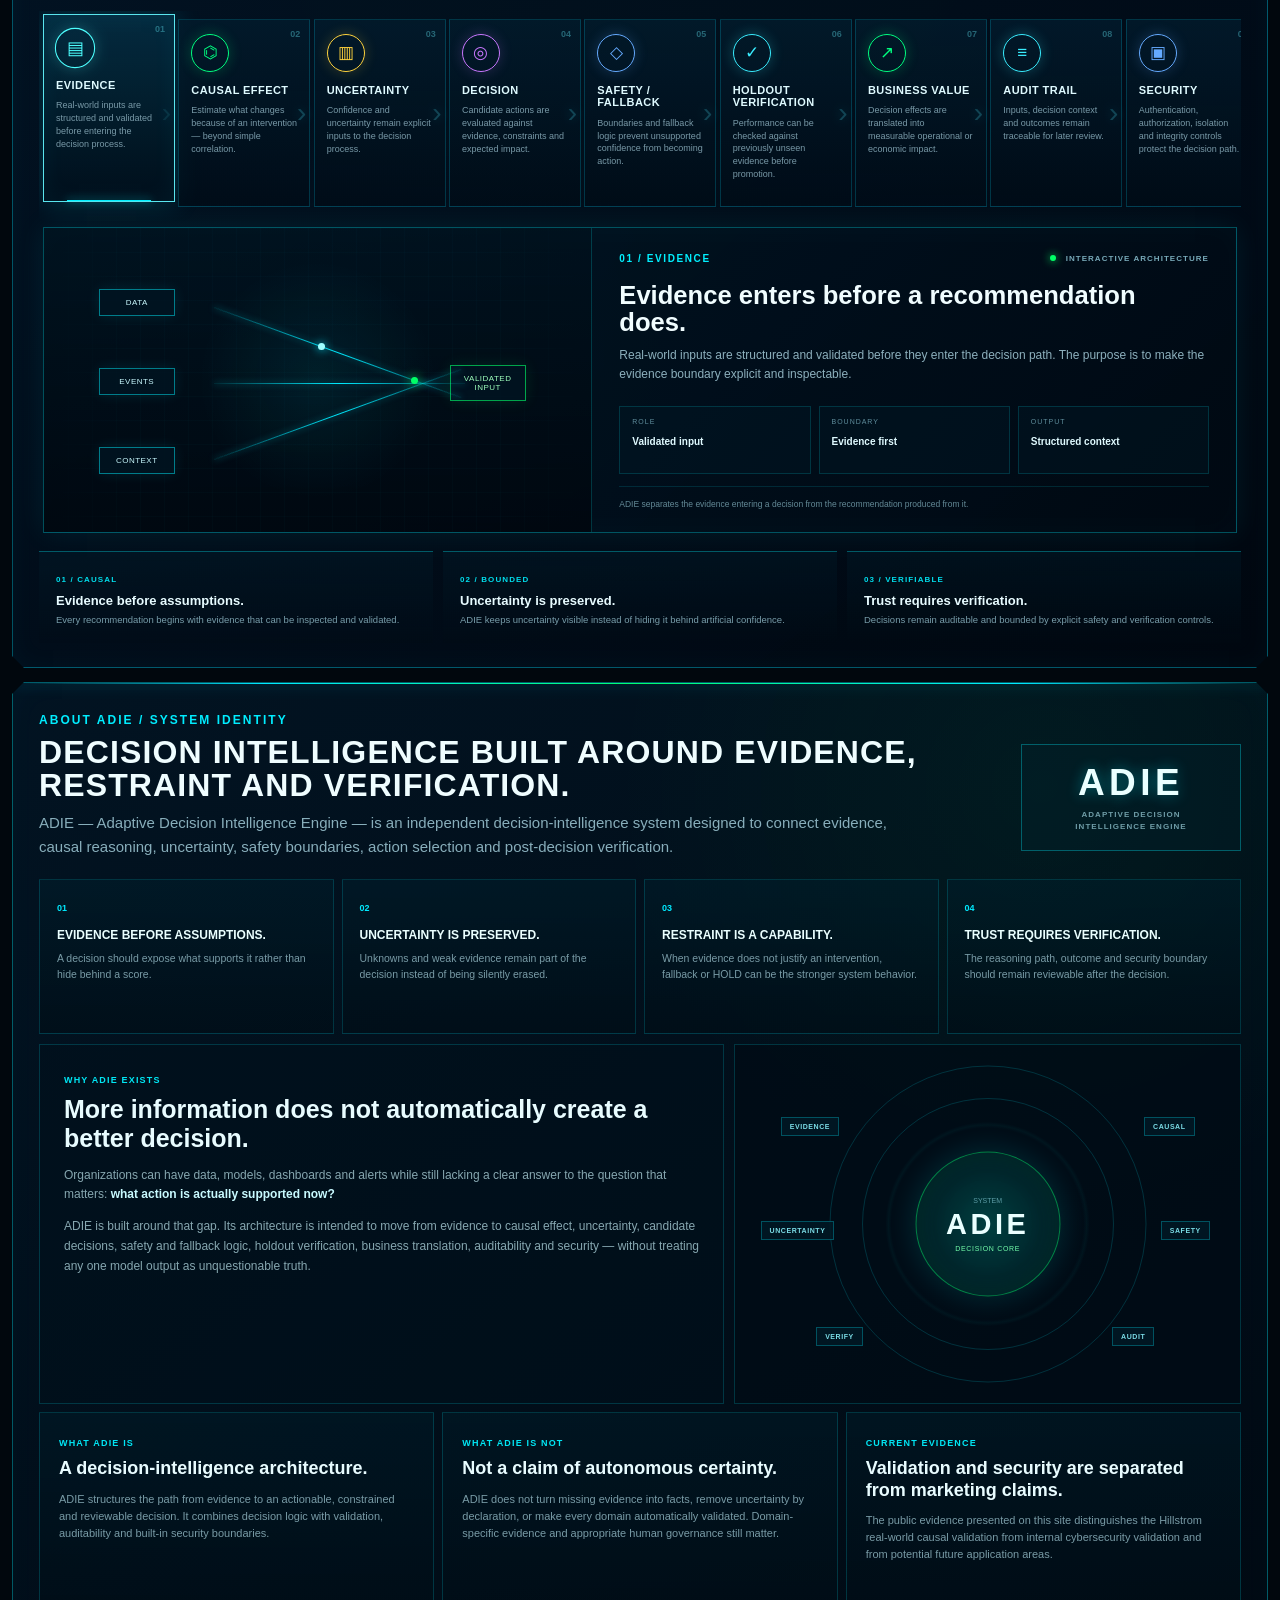
==== commit 18564db2: "Mark audit and observability control verified" ====
--- a/index.html
+++ b/index.html
@@ -921,7 +921,7 @@
         <button class="sc-control" data-sec="rbac"><span>02</span><div><strong>Role-Based Access Control</strong><small>Role authorization boundaries tested</small></div><b>VERIFIED</b></button>
         <button class="sc-control" data-sec="tenant"><span>03</span><div><strong>Tenant Isolation</strong><small>44 mapped validated test cases</small></div><b>VERIFIED</b></button>
         <button class="sc-control" data-sec="api"><span>04</span><div><strong>API & Request Hardening</strong><small>Fresh protected API checks exercised</small></div><b>VERIFIED</b></button>
-        <button class="sc-control" data-sec="audit"><span>05</span><div><strong>Audit & Observability</strong><small>Traceable request lifecycle</small></div><b>IMPLEMENTED</b></button>
+        <button class="sc-control" data-sec="audit"><span>05</span><div><strong>Audit & Observability</strong><small>52 mapped validated test cases</small></div><b>VERIFIED</b></button>
         <button class="sc-control" data-sec="integrity"><span>06</span><div><strong>Integrity & Tamper Resistance</strong><small>94 mapped validated test cases</small></div><b>VERIFIED</b></button>
         <button class="sc-control" data-sec="abuse"><span>07</span><div><strong>Rate & Abuse Protection</strong><small>Auth limit dynamically exercised</small></div><b>VERIFIED</b></button>
         <button class="sc-control" data-sec="closed"><span>08</span><div><strong>Fail-Closed Security</strong><small>Missing / invalid access rejected</small></div><b>VERIFIED</b></button>
@@ -982,6 +982,7 @@
           <p>87 / 87 T8B–T8J final internal security revalidation checks passed</p>
           <p>Tenant isolation: 44 mapped validated test cases, 0 failures / errors</p>
           <p>Tamper / evidence integrity: 94 mapped validated test cases, 0 failures / errors (limited scope)</p>
+          <p>Audit &amp; observability: 52 mapped validated test cases, 0 failures / errors</p>
           <p>Fresh SCA: pip-audit found no known vulnerabilities in the explicitly recorded audited dependency baseline</p>
           <p>Fresh internal DAST: authentication boundary 5 / 5 PASS; protected GET surface 16 / 16 PASS</p>
           <p>Auth rate limit dynamically verified: request 21 rejected with HTTP 429 after 20 requests / 60 seconds</p>
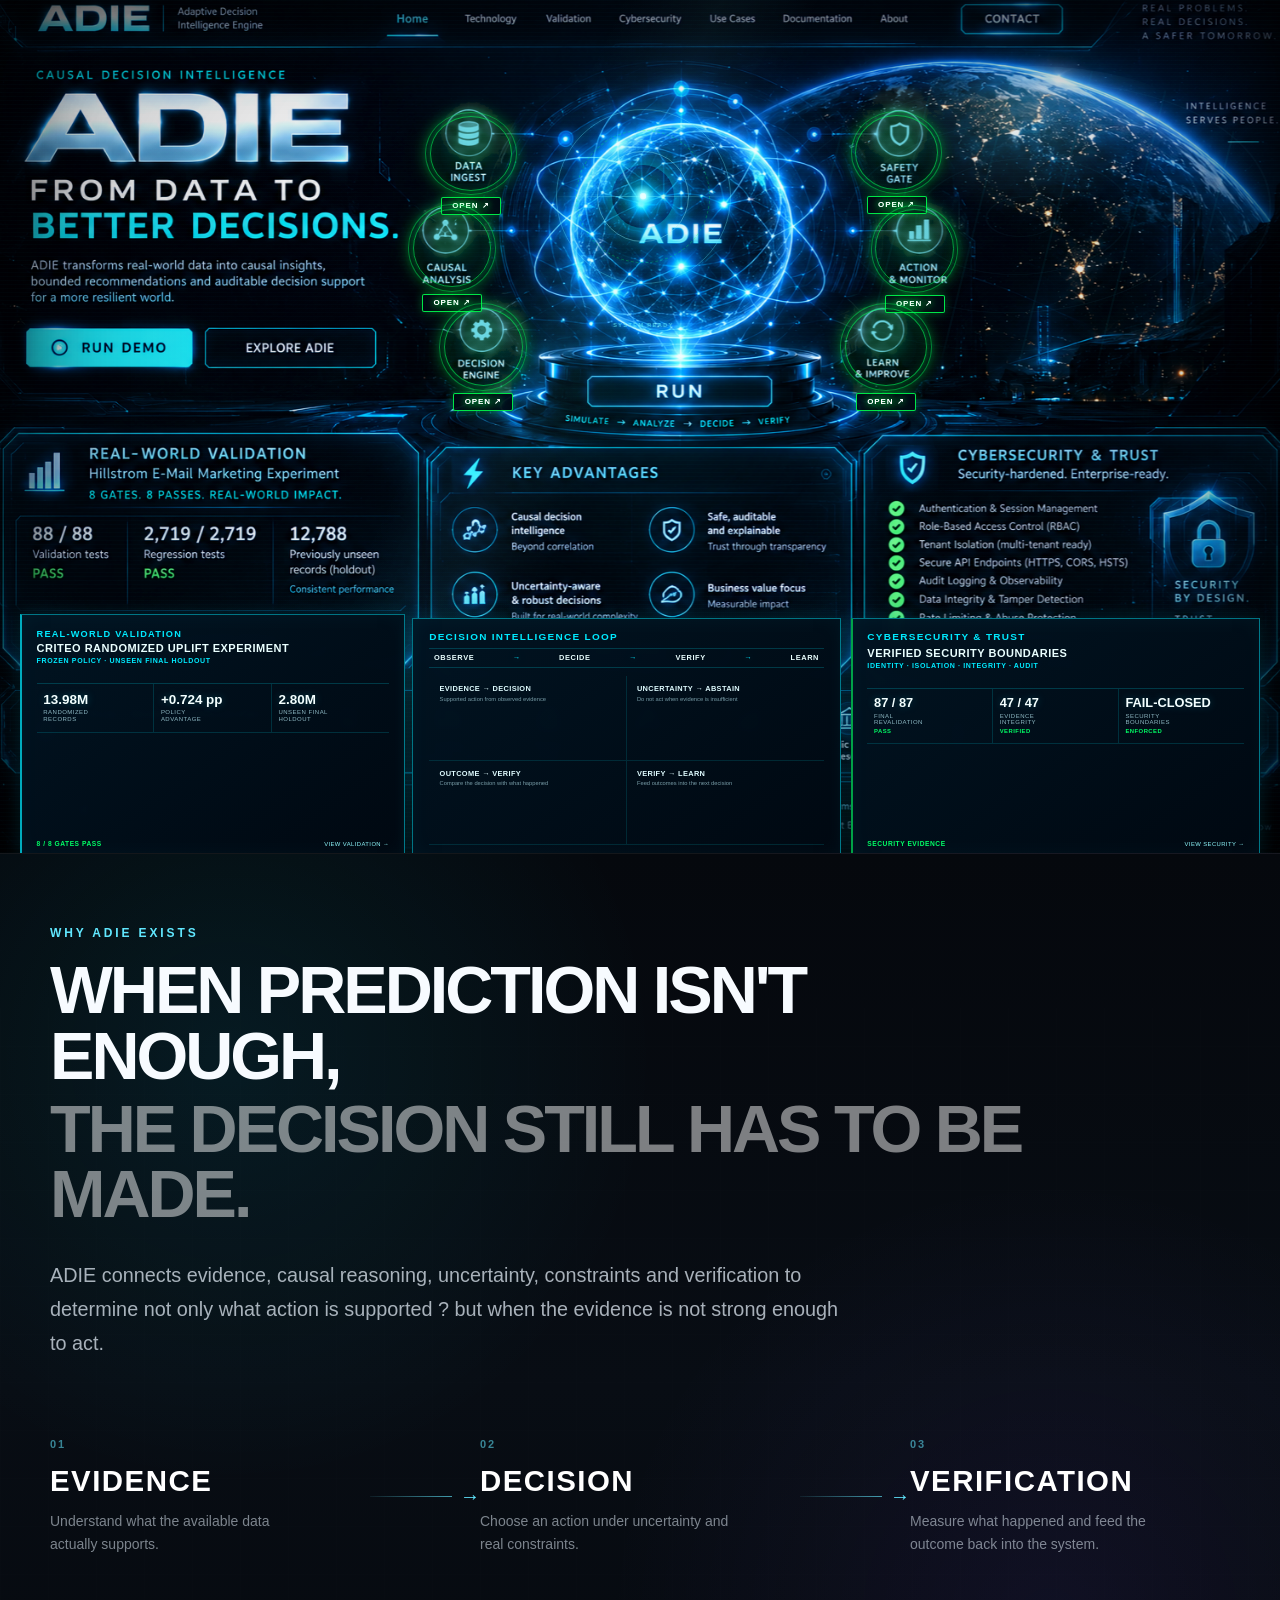
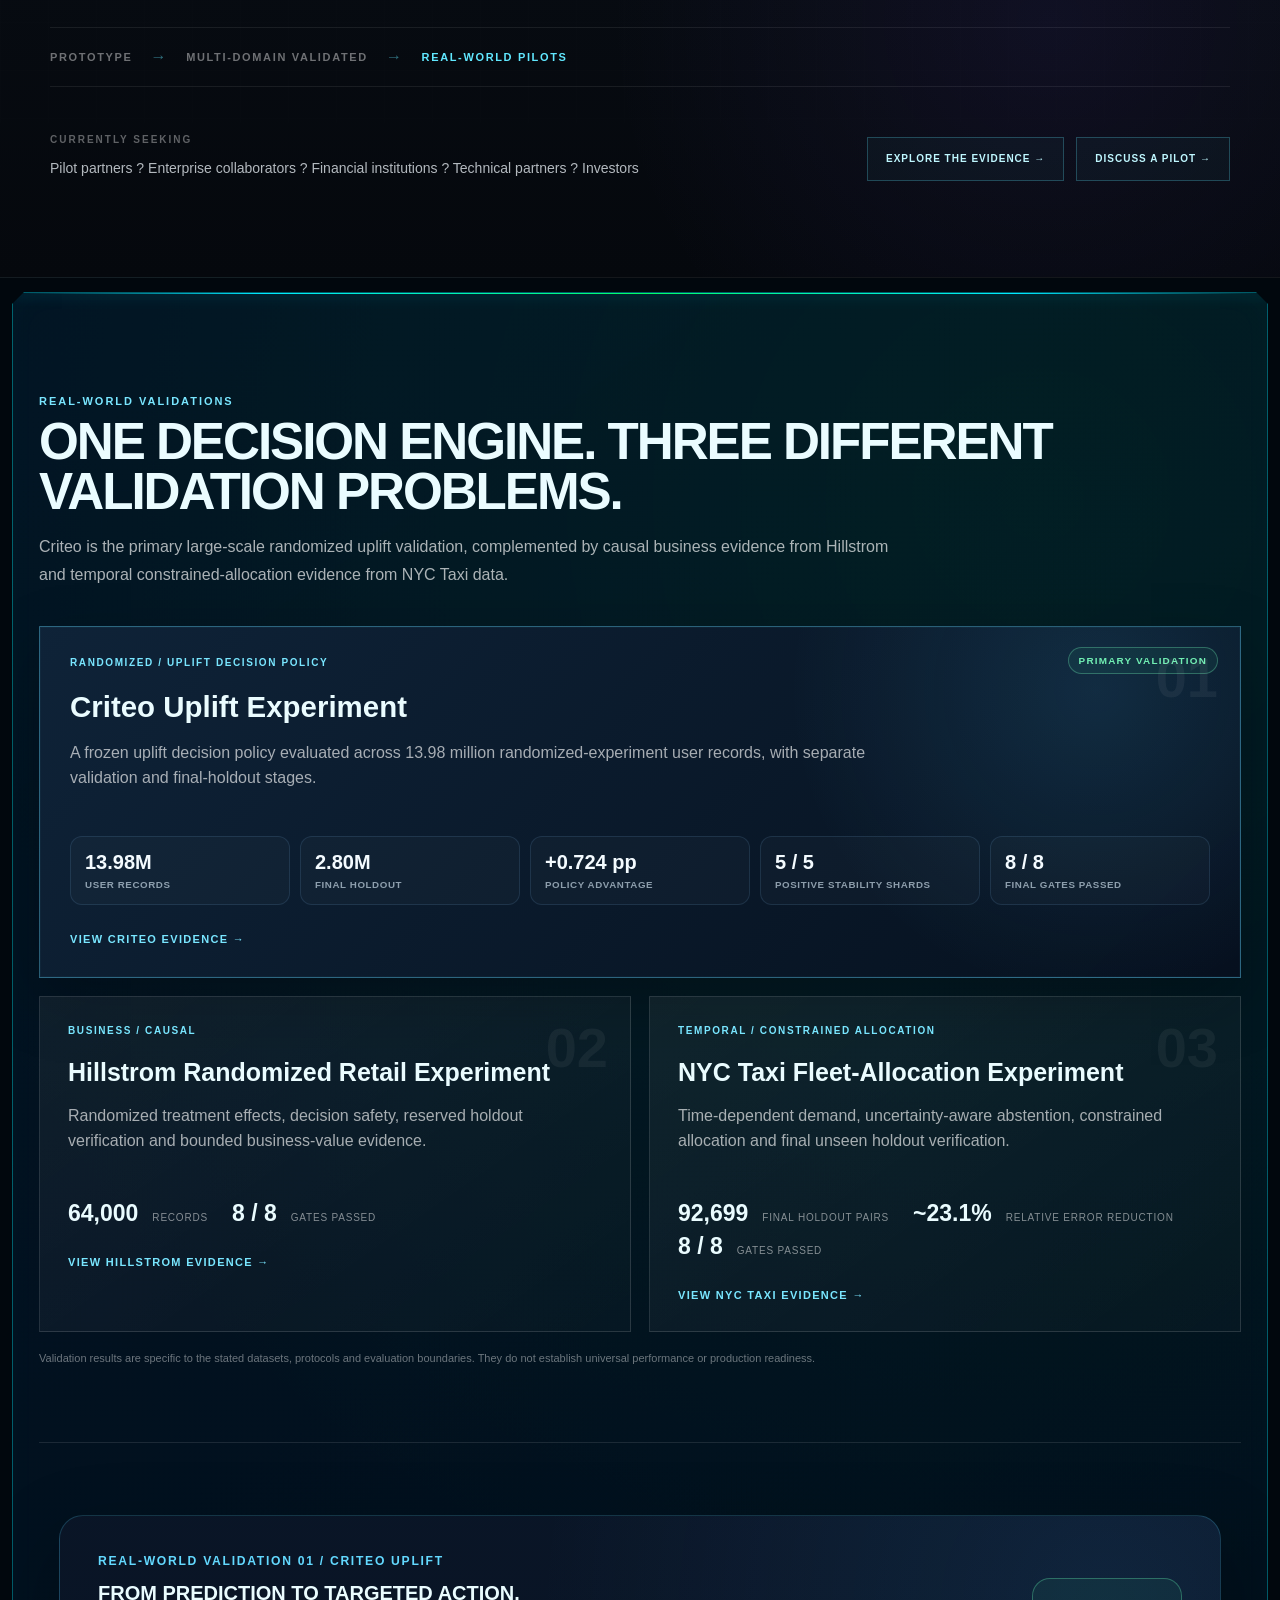
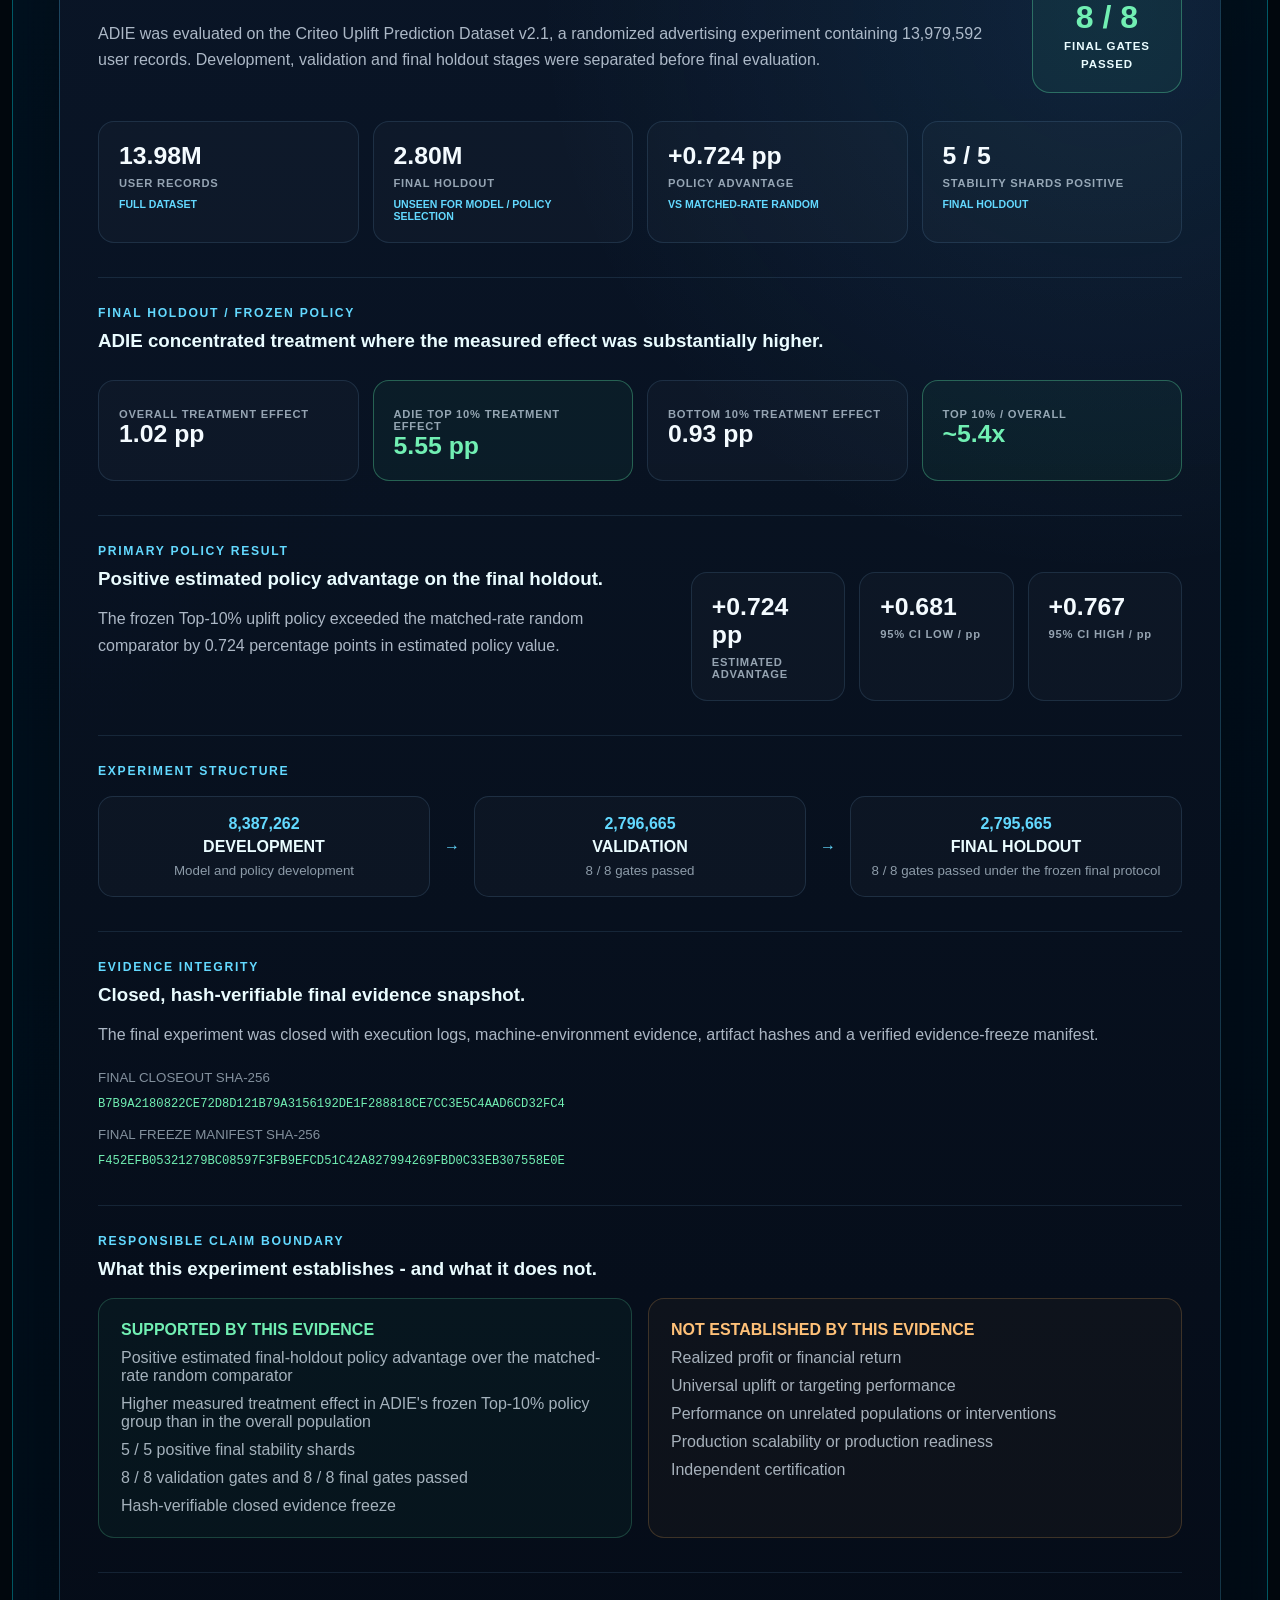
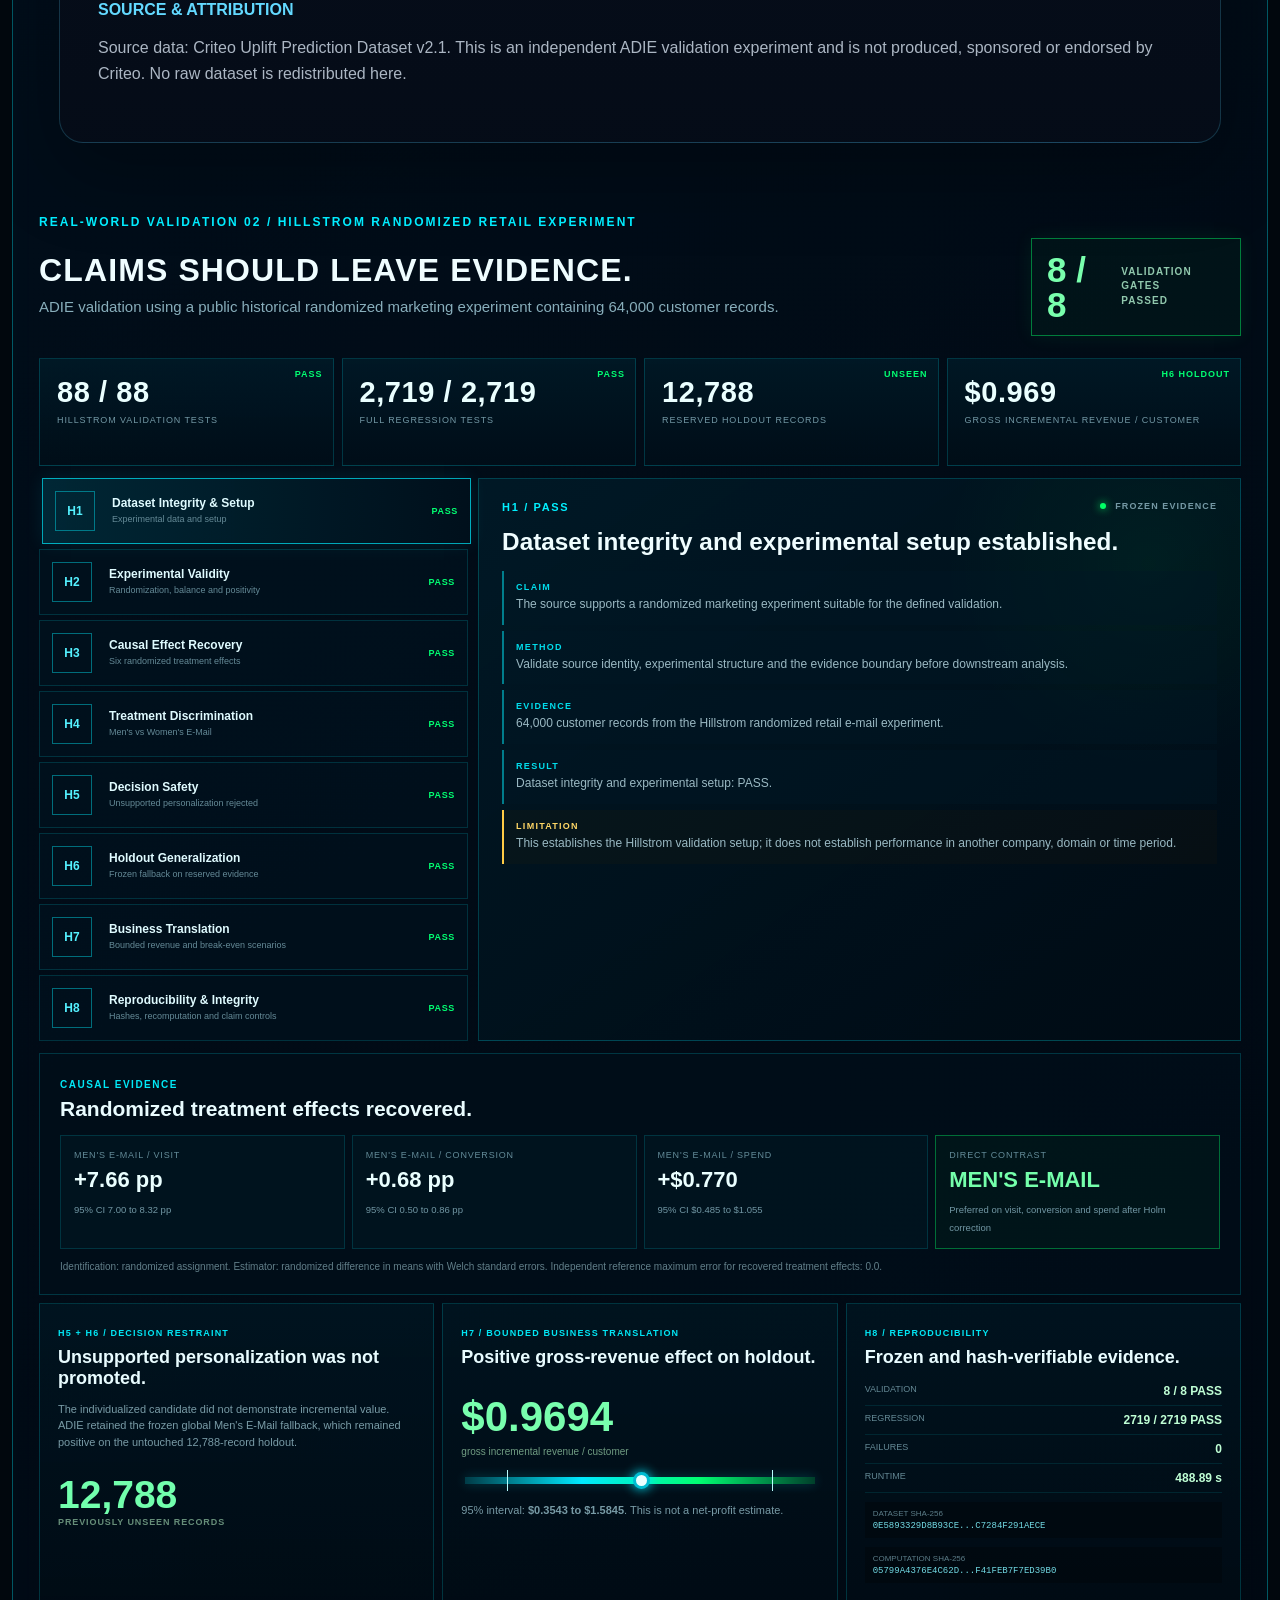
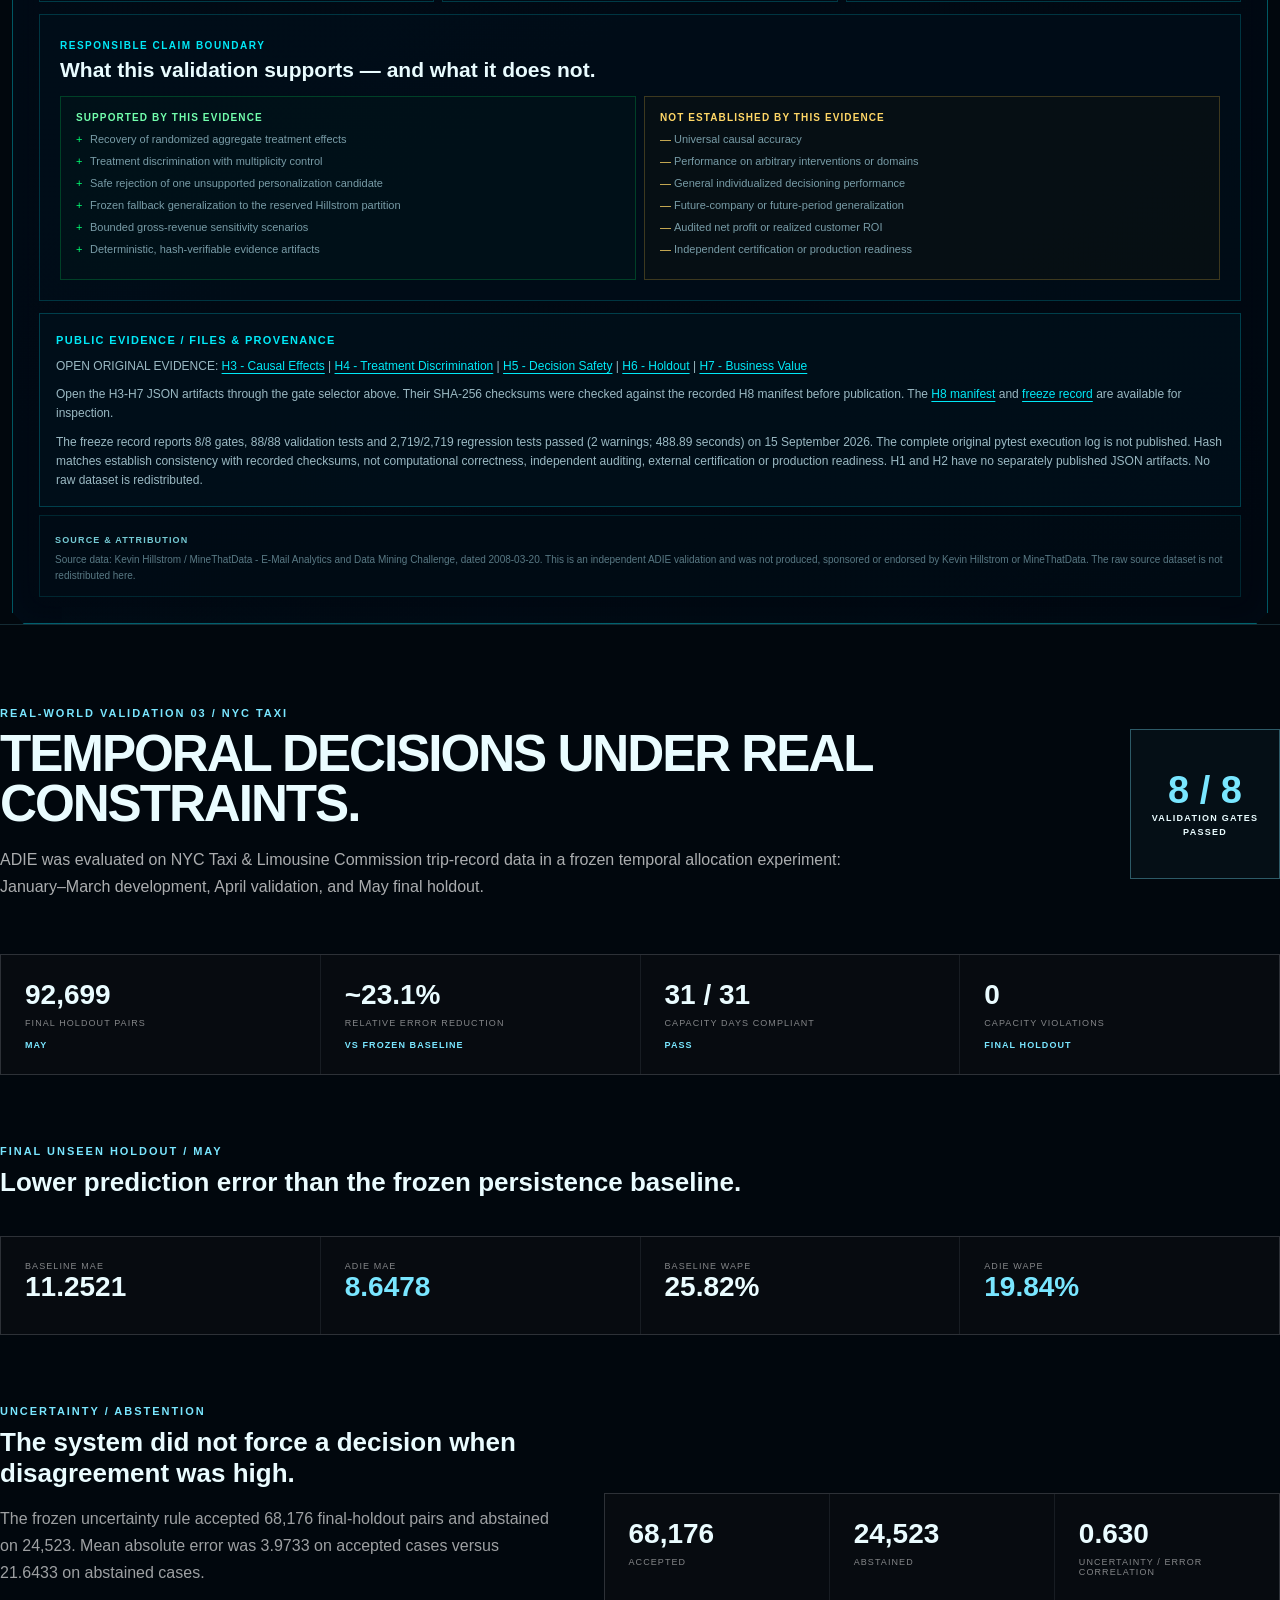
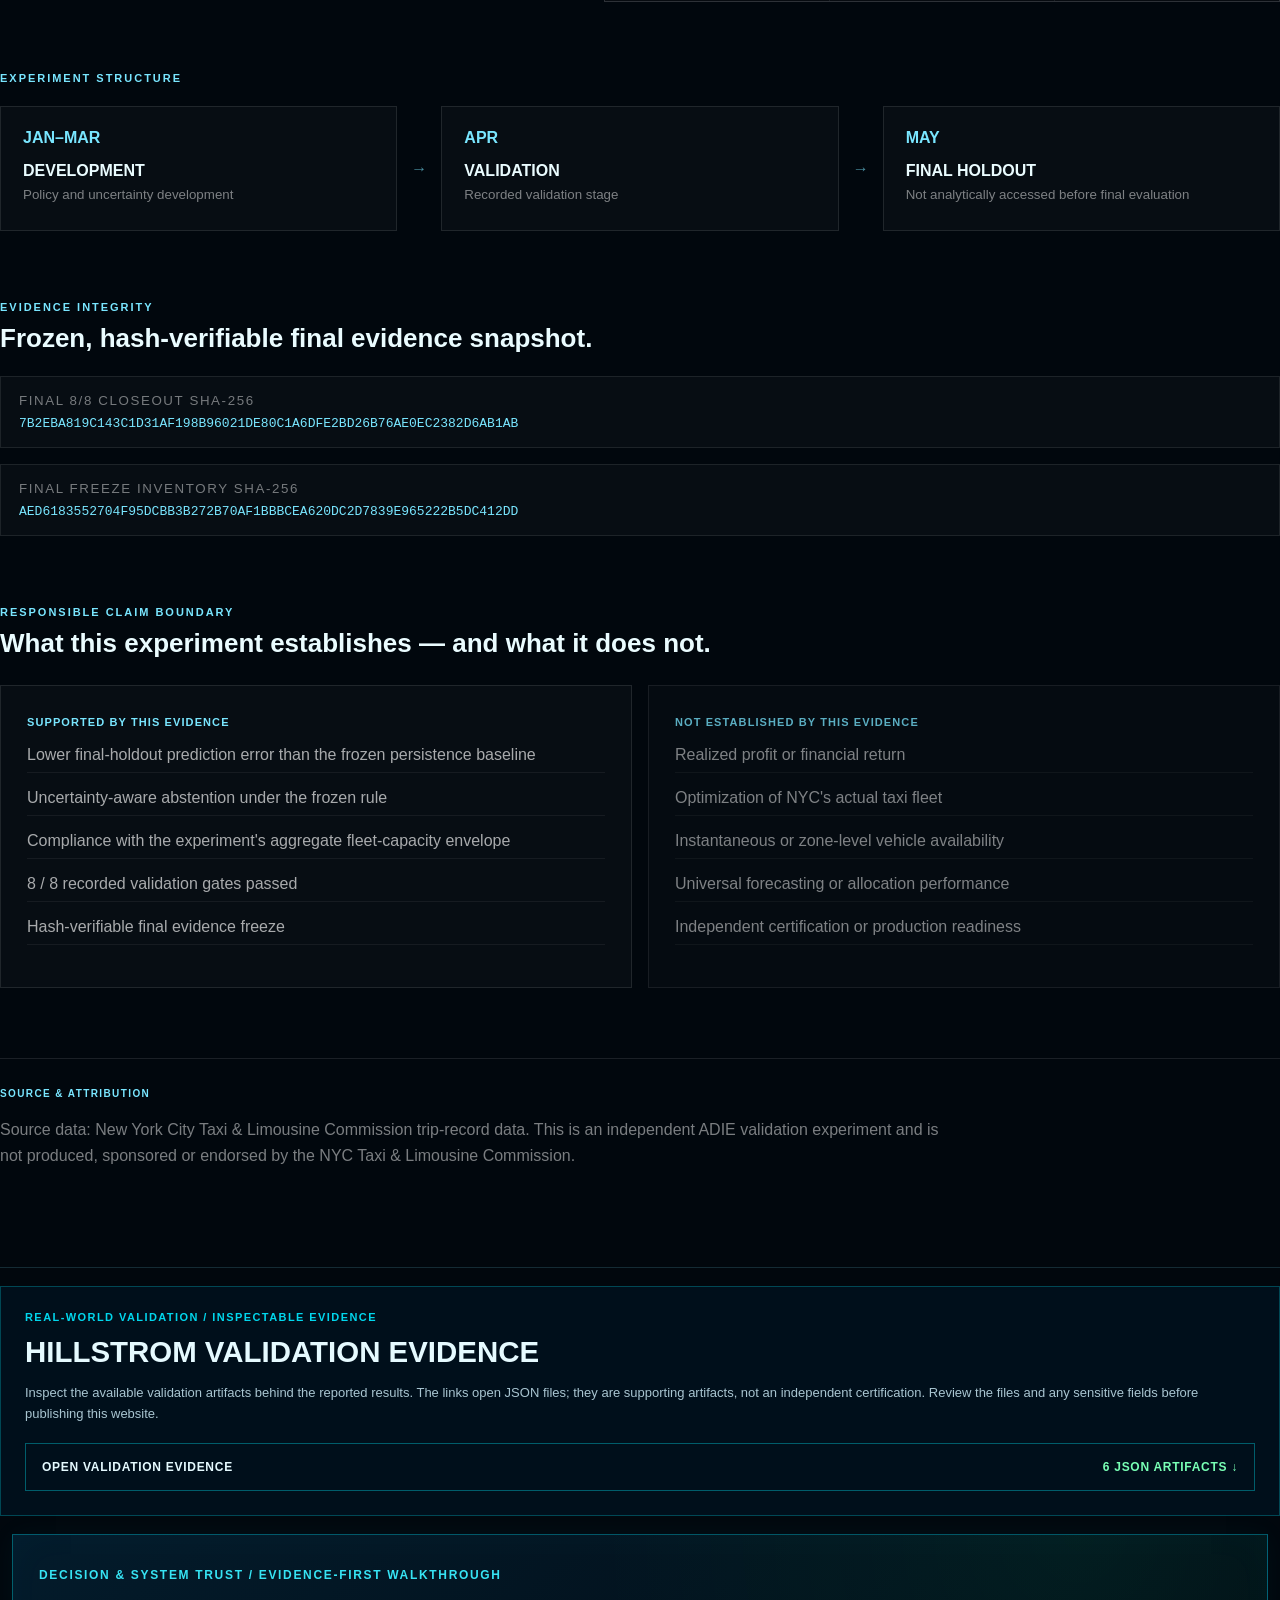
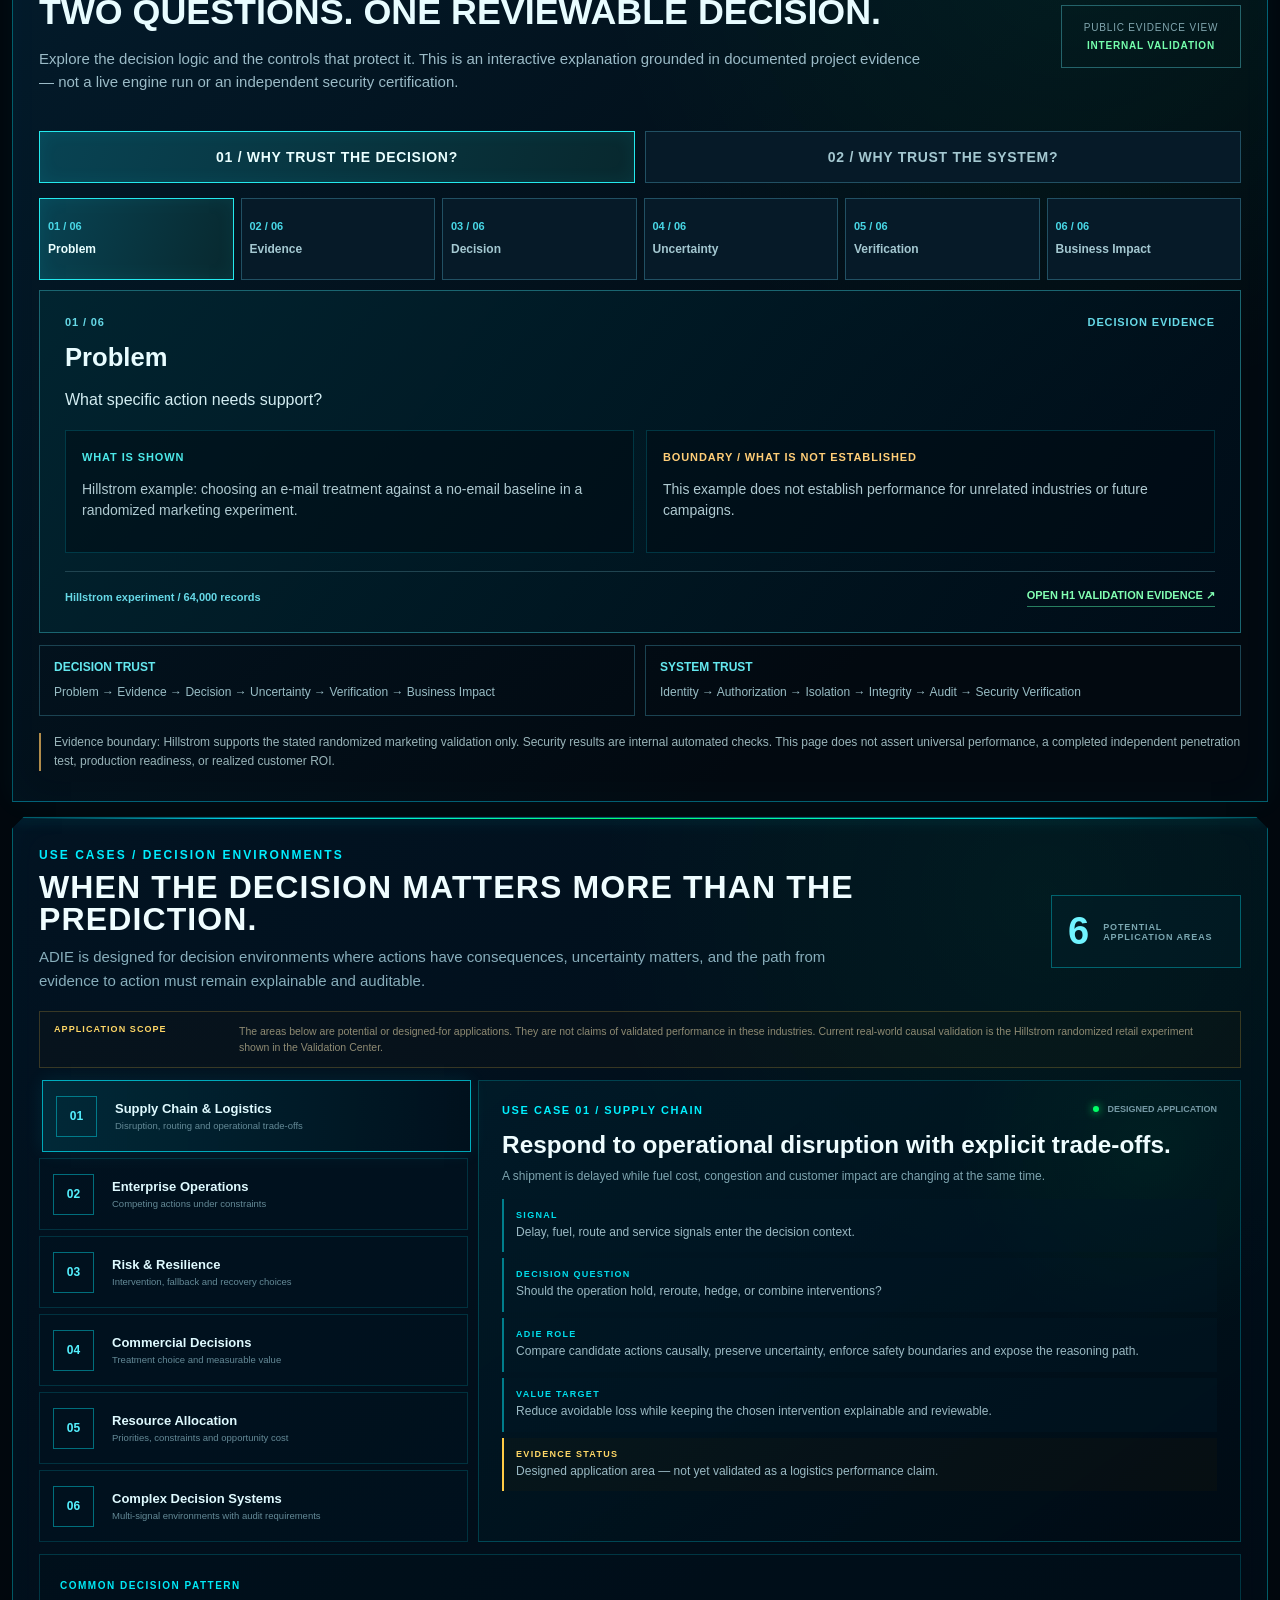
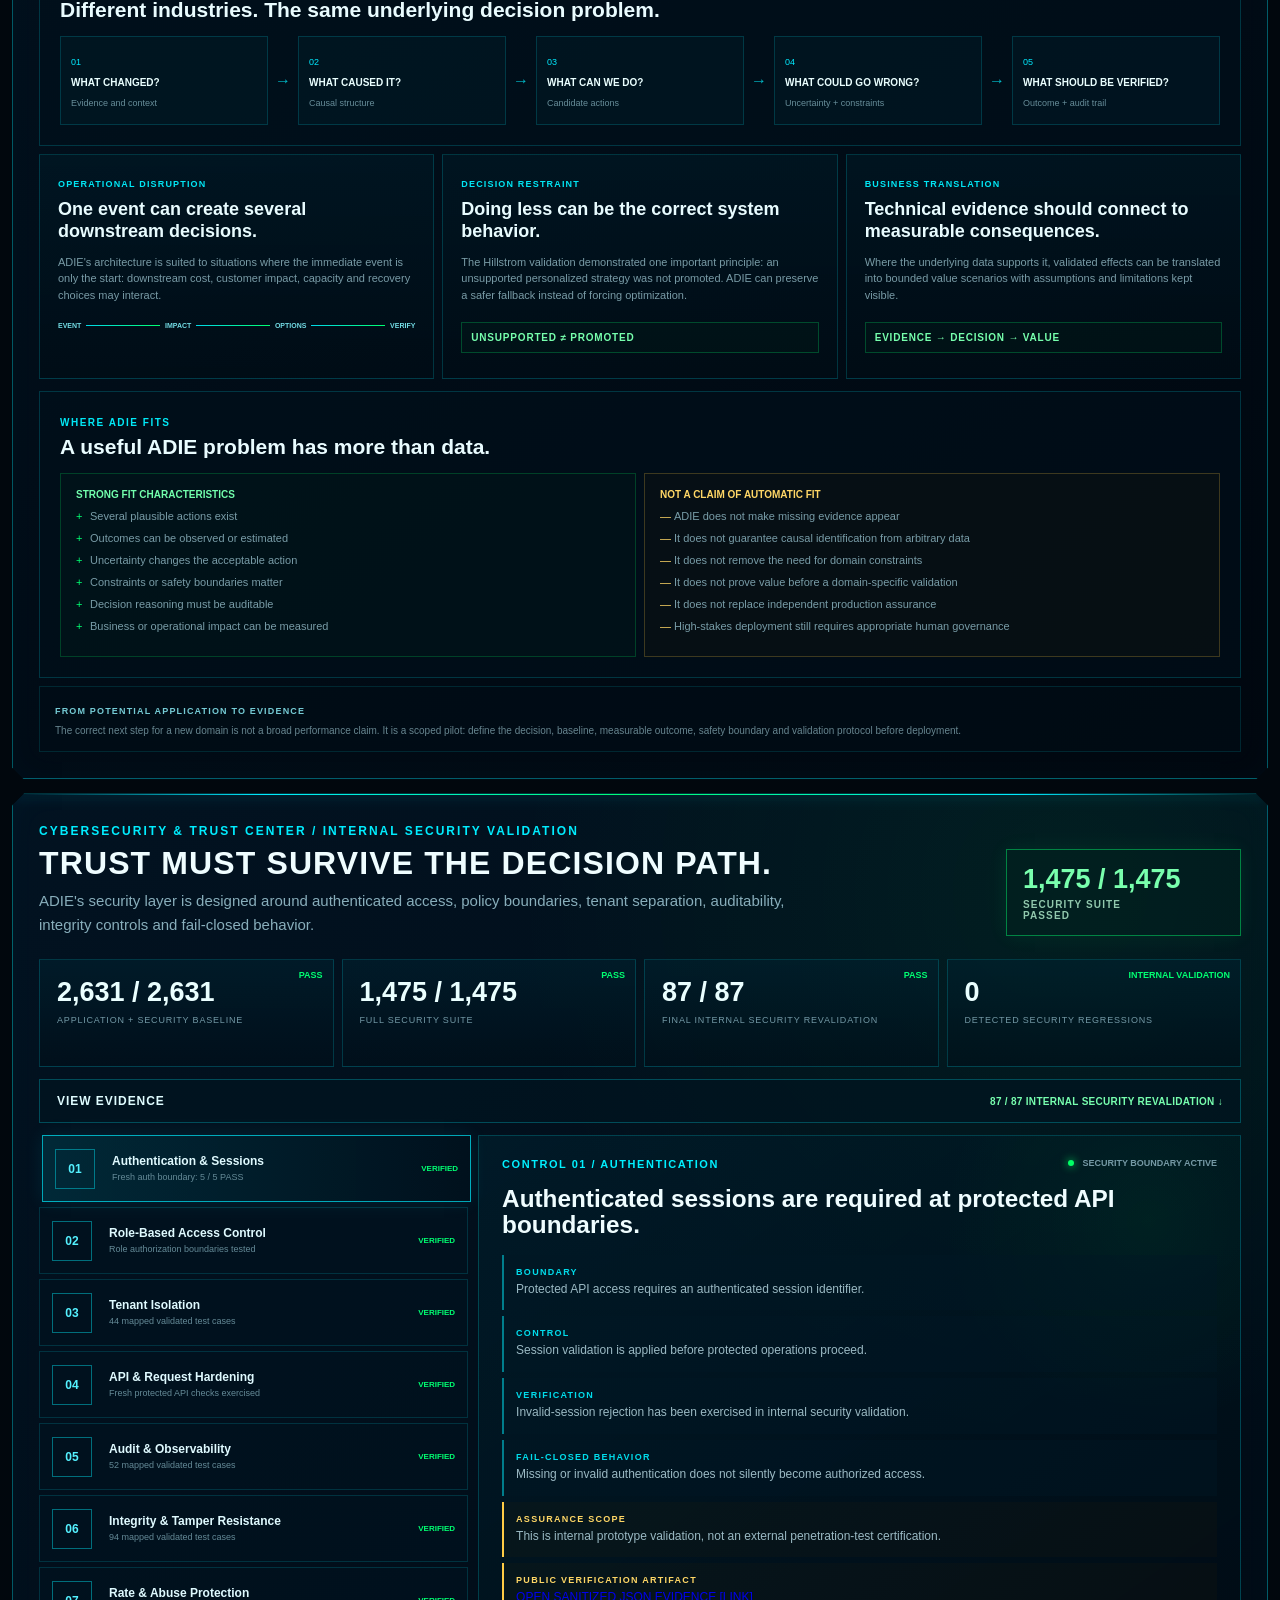
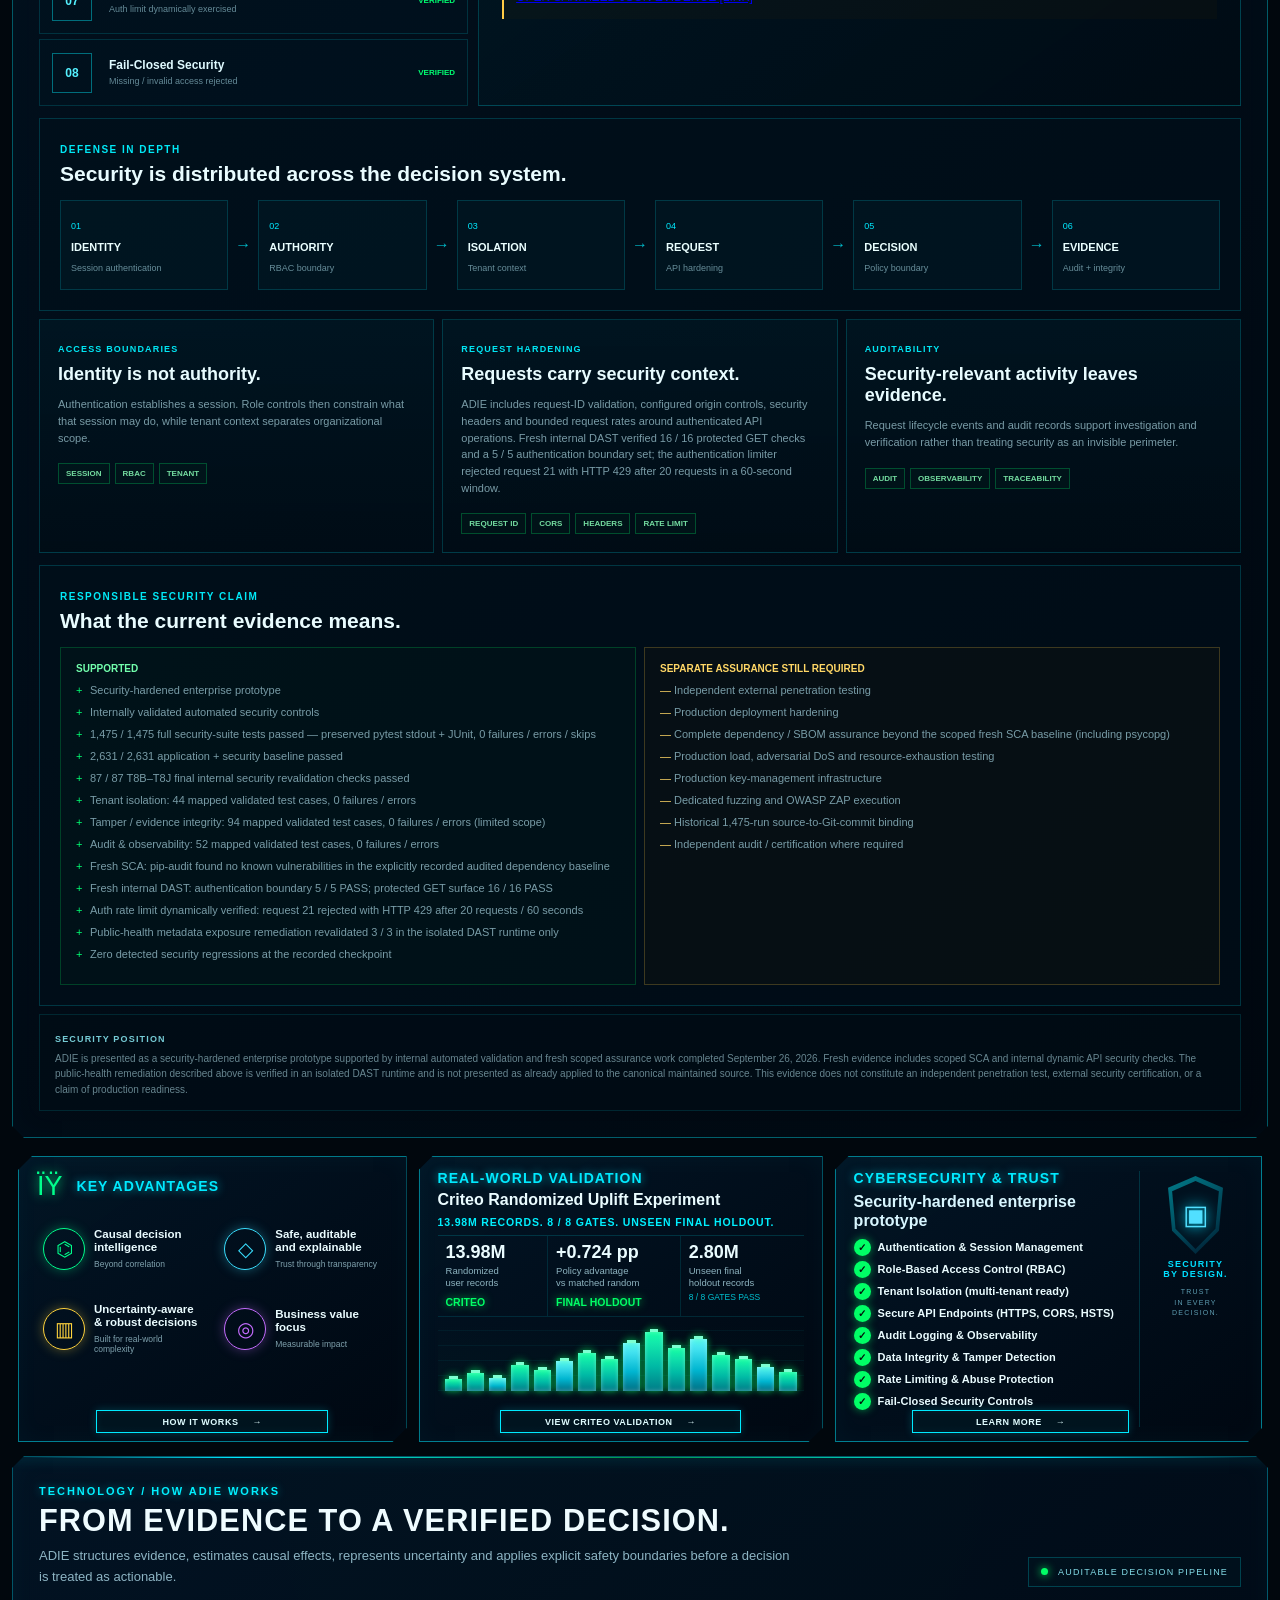
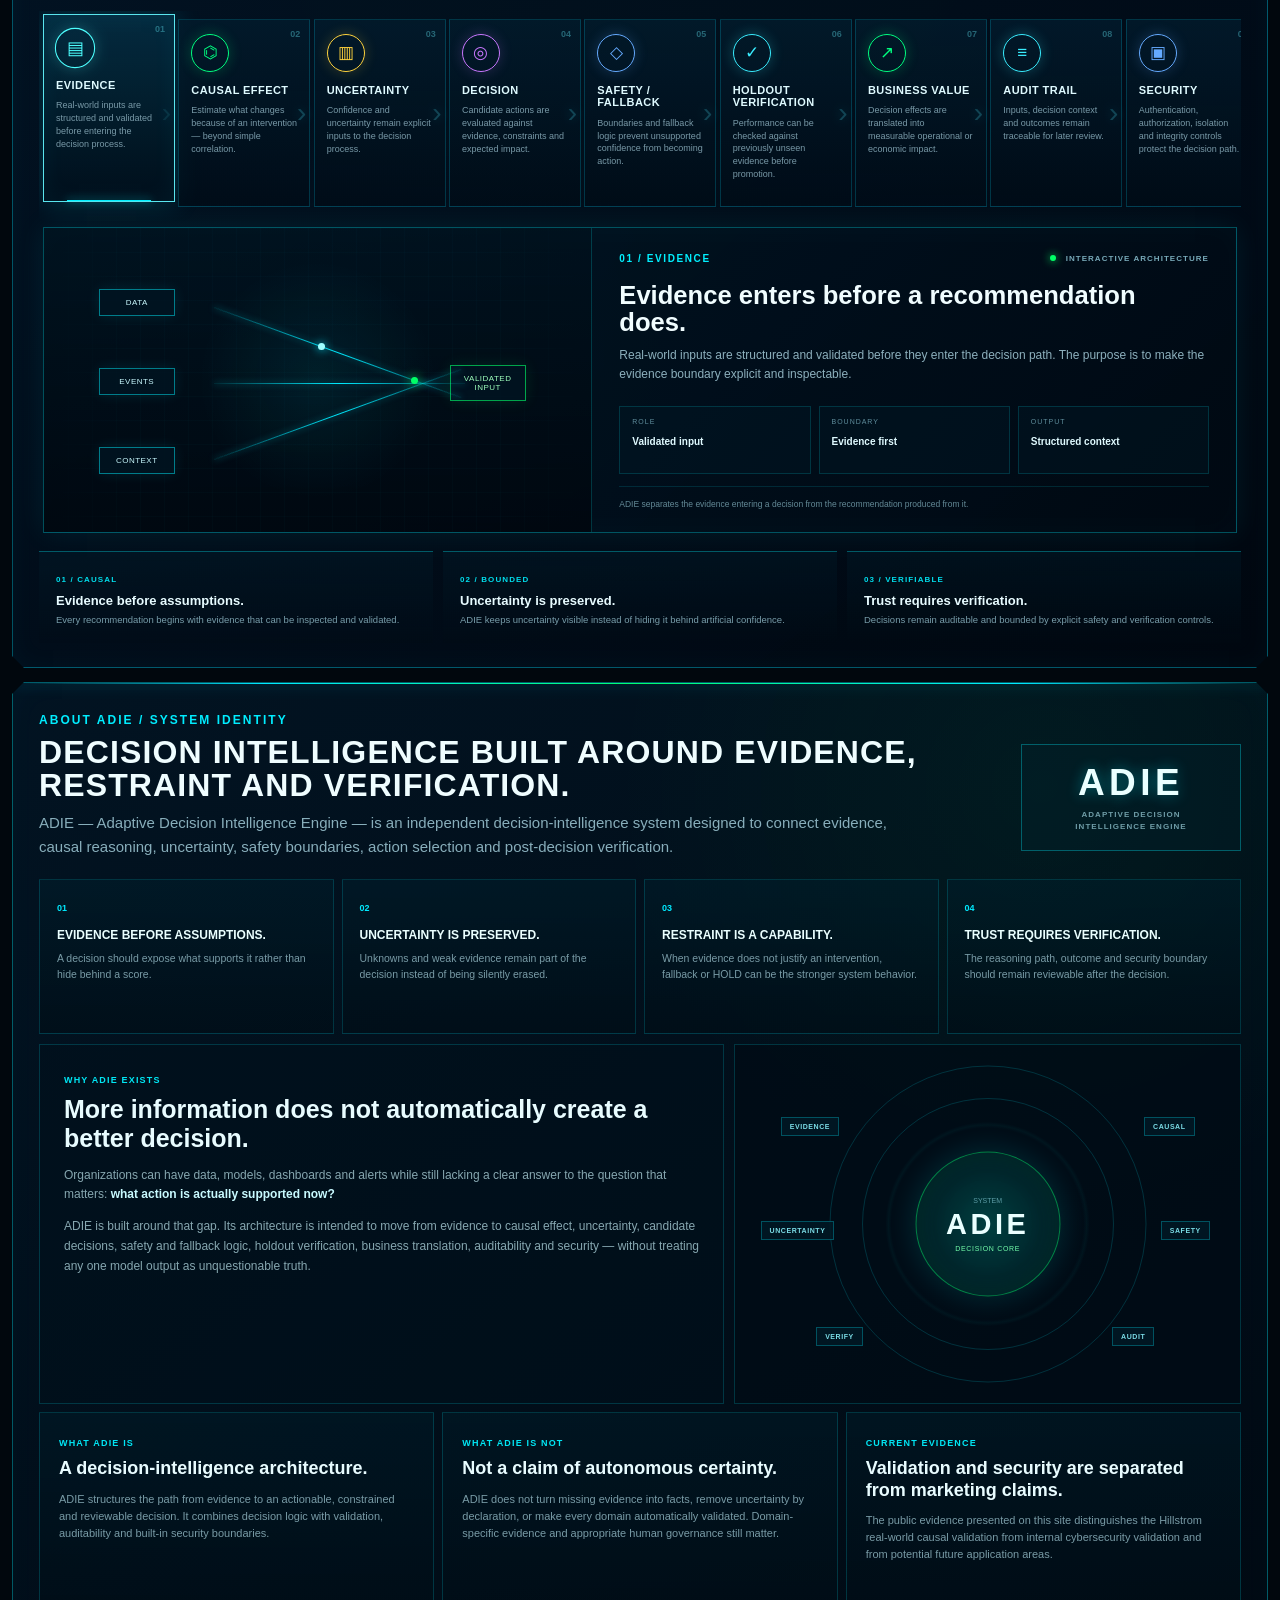
==== commit 645c7a76: "Add public security evidence link to Trust Center" ====
--- a/index.html
+++ b/index.html
@@ -936,6 +936,7 @@
           <div><small>VERIFICATION</small><p id="scVerify">Invalid-session rejection has been exercised in internal security validation.</p></div>
           <div><small>FAIL-CLOSED BEHAVIOR</small><p id="scFail">Missing or invalid authentication does not silently become authorized access.</p></div>
           <div class="scope"><small>ASSURANCE SCOPE</small><p id="scScope">This is internal prototype validation, not an external penetration-test certification.</p></div>
+          <div class="scope"><small>PUBLIC VERIFICATION ARTIFACT</small><p><a id="scEvidence" href="evidence/security/authentication_sessions.json" target="_blank" rel="noopener">OPEN SANITIZED JSON EVIDENCE [LINK]</a></p></div>
         </div>
       </div>
     </div>
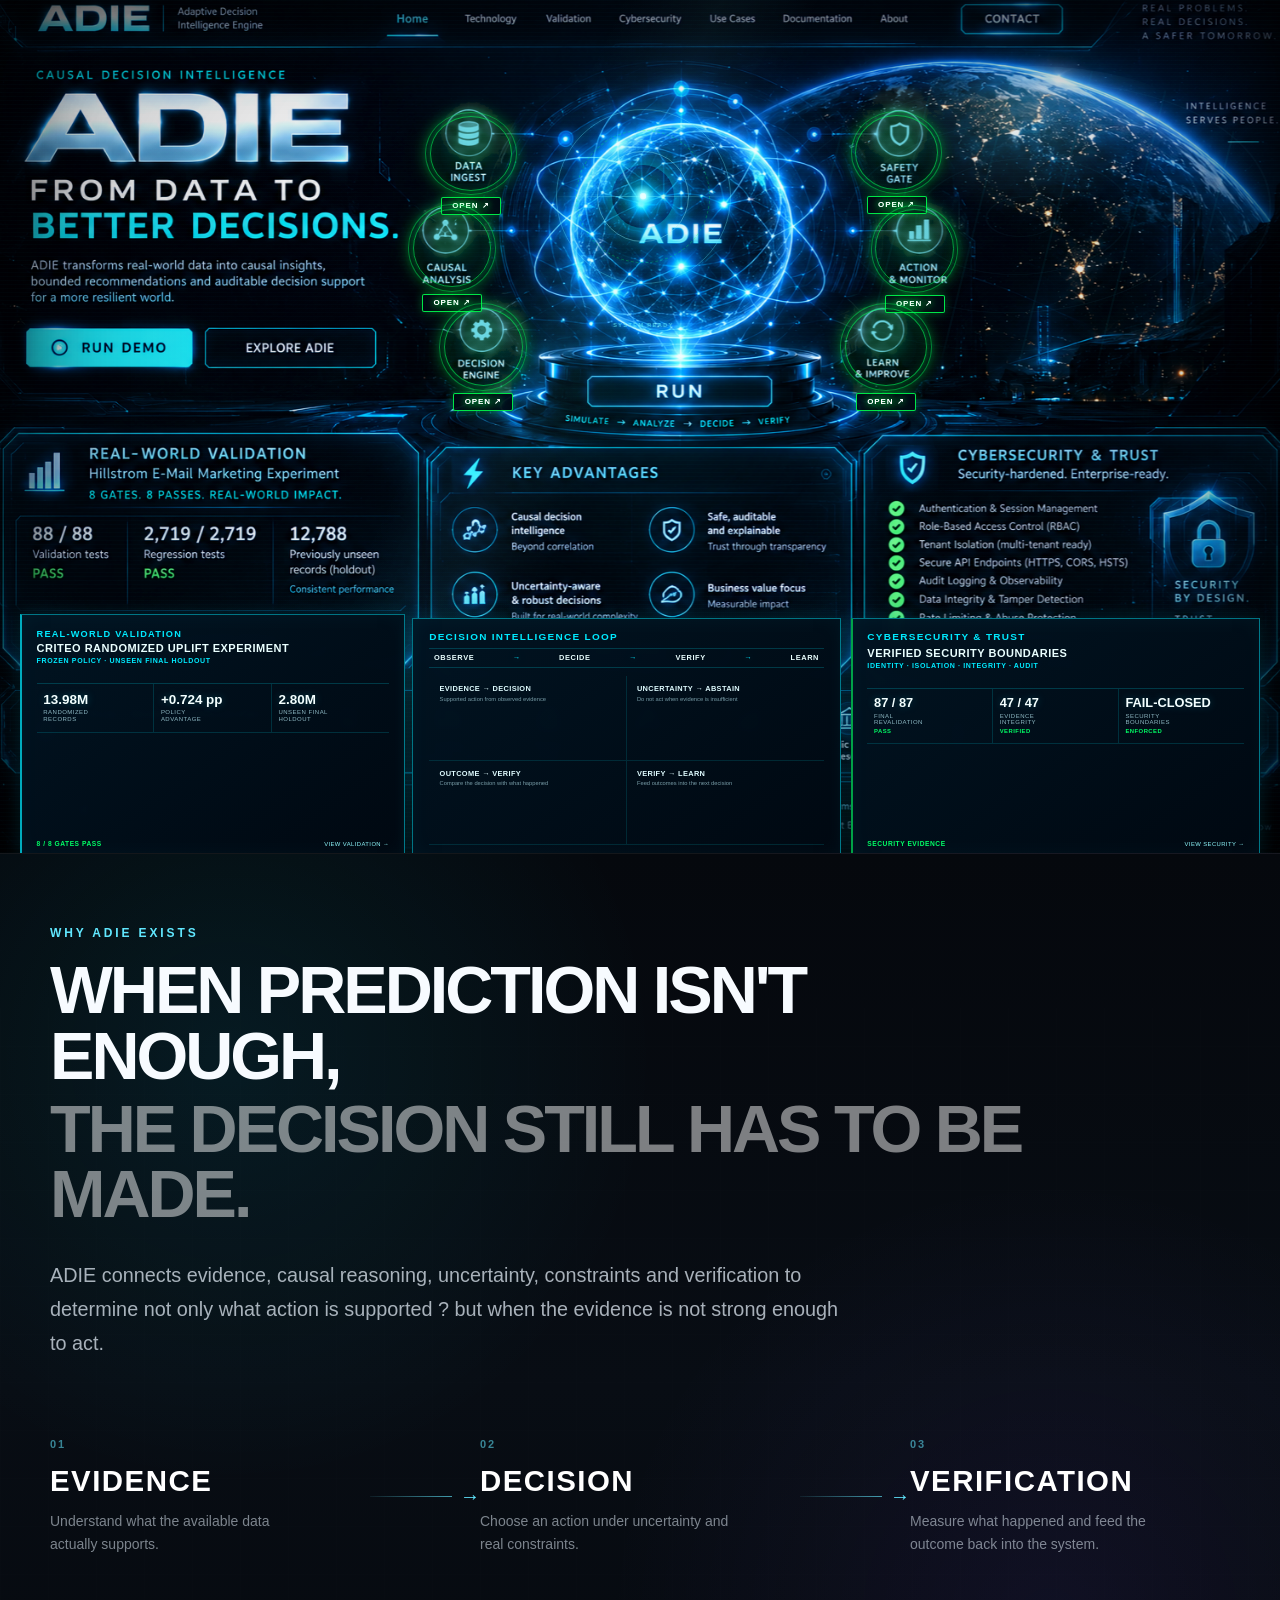
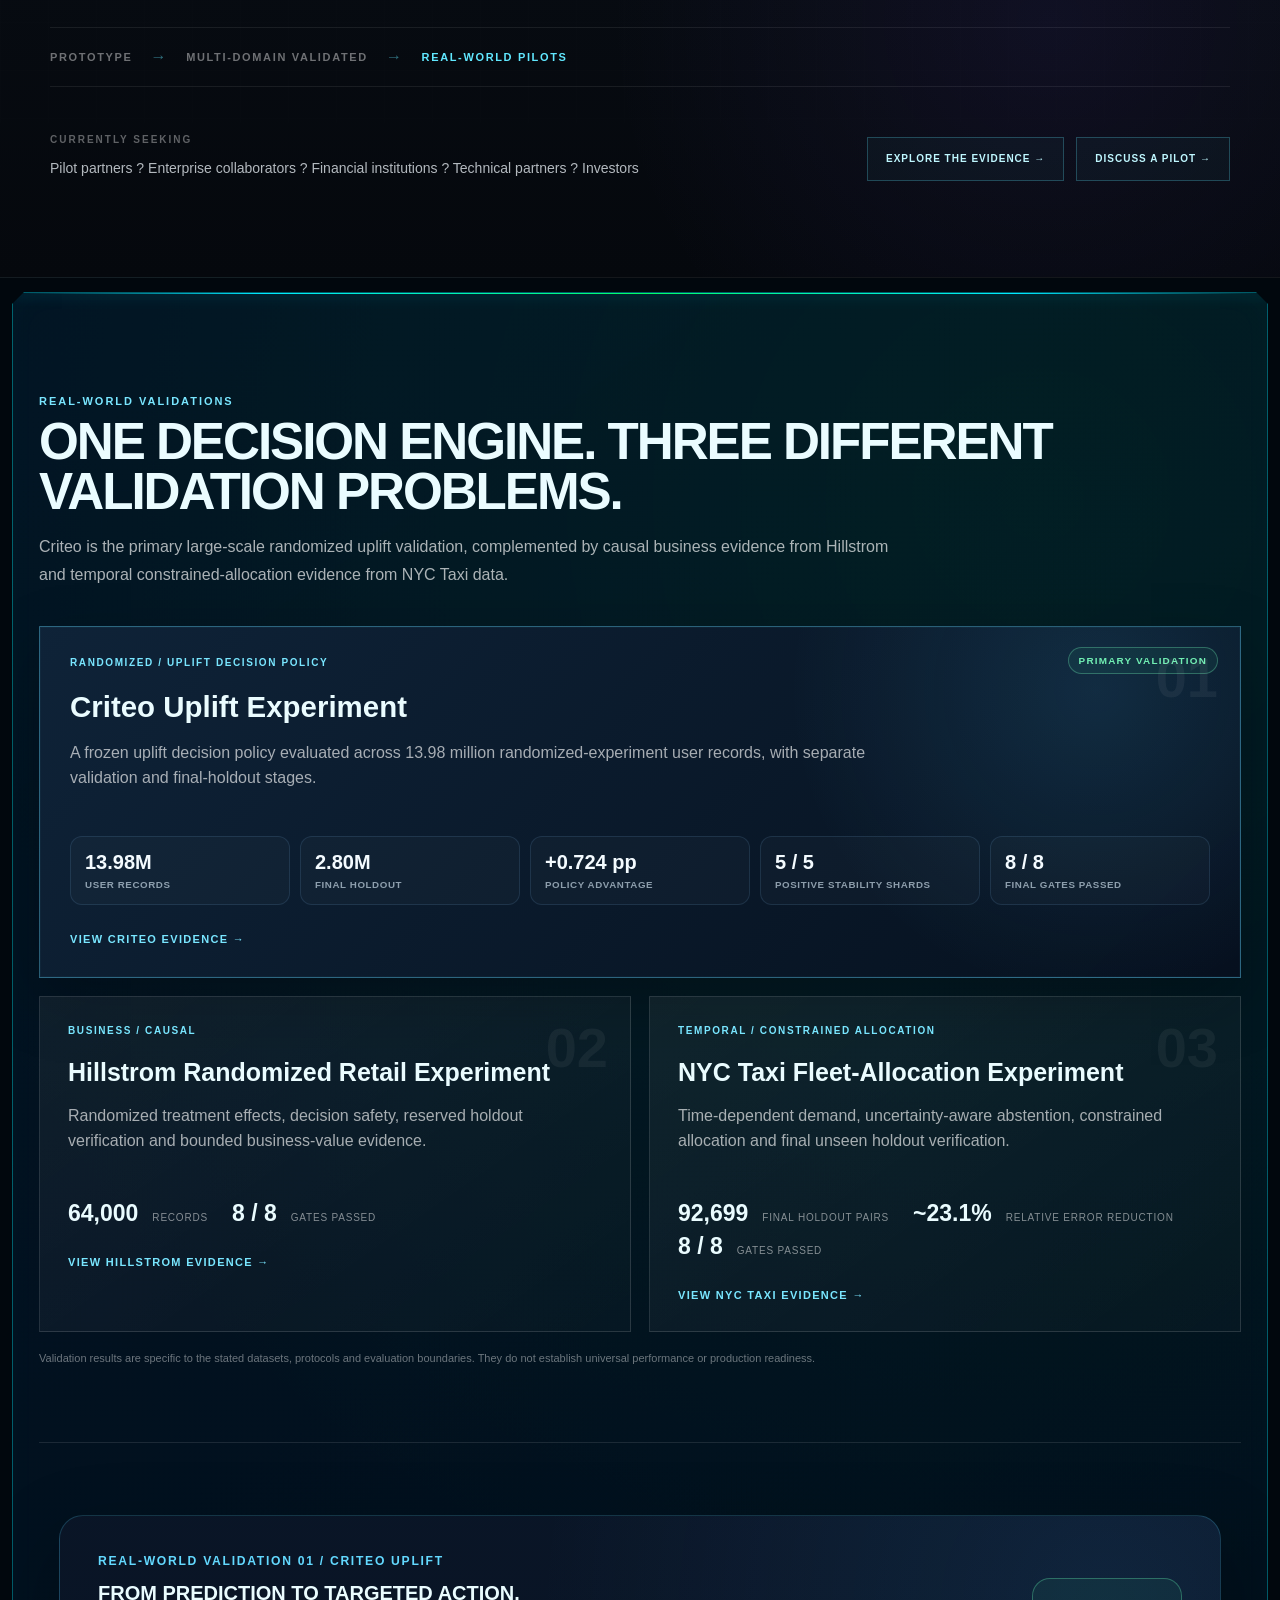
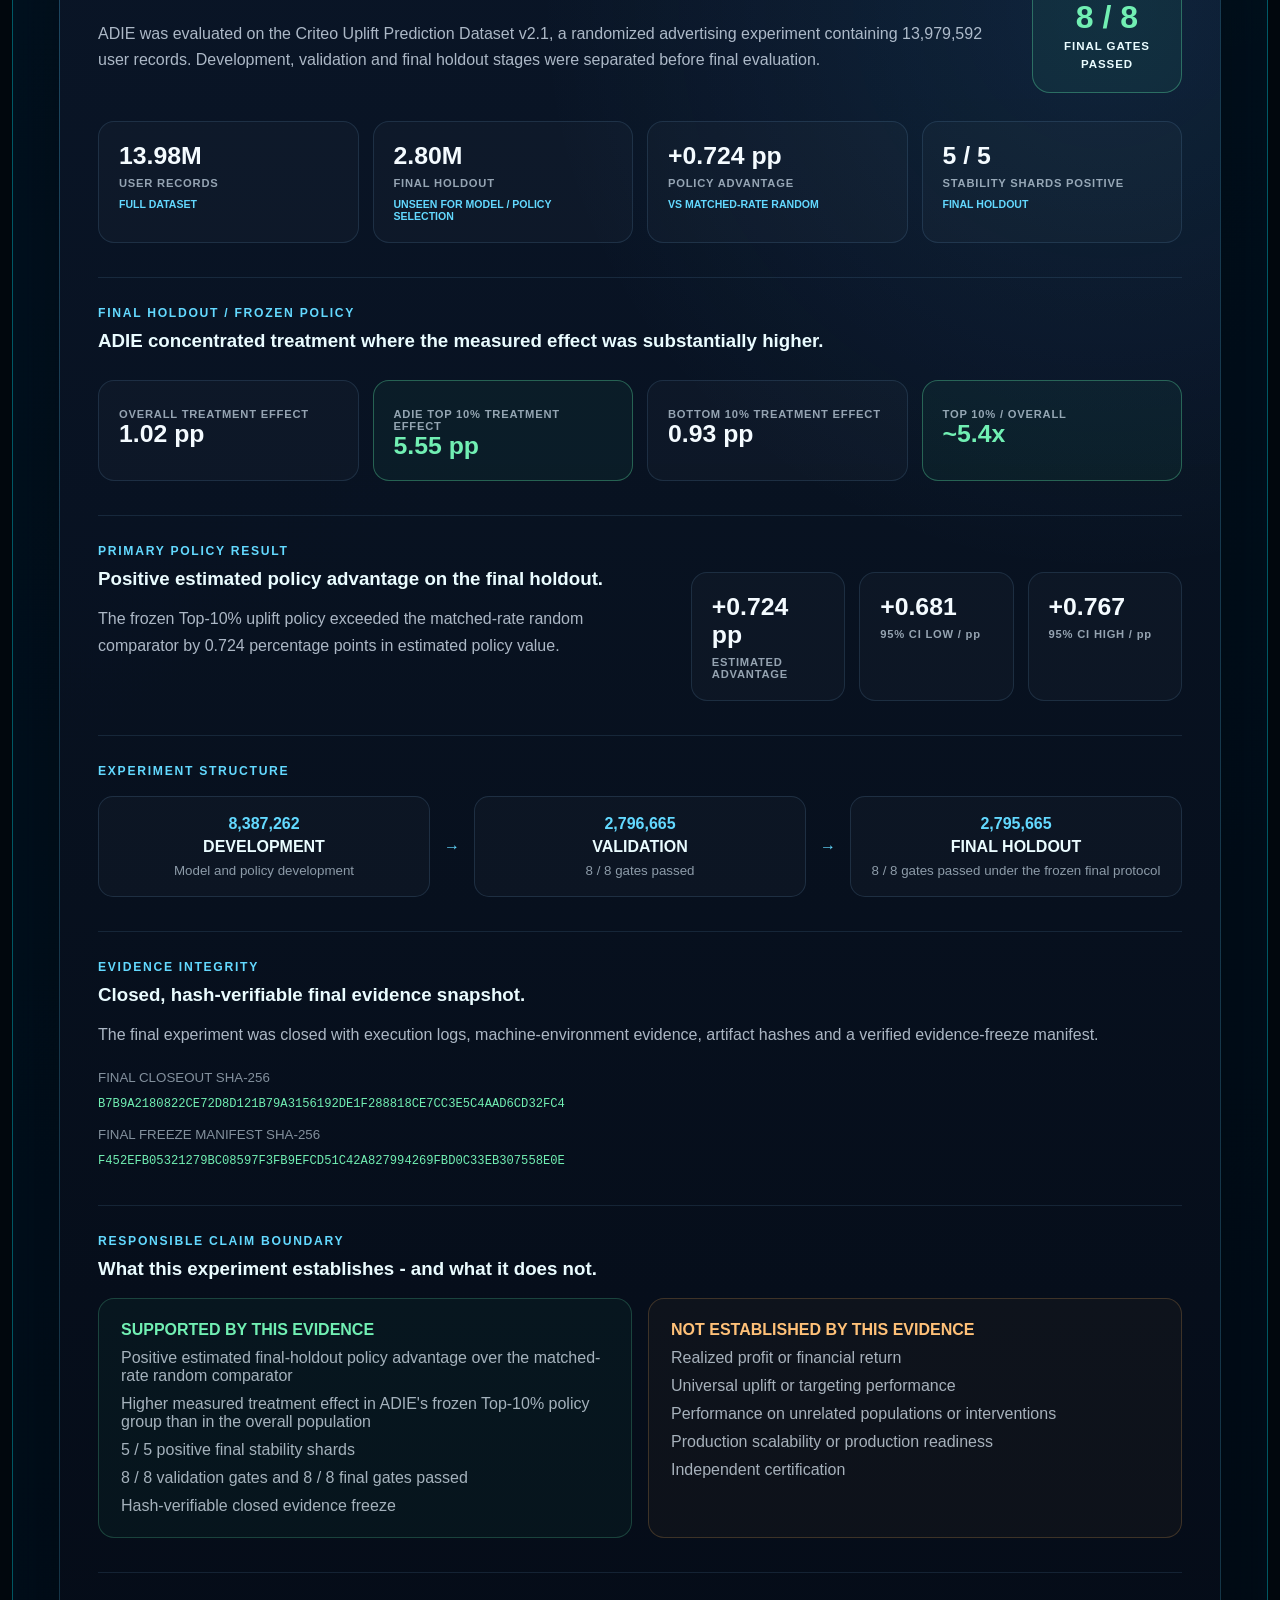
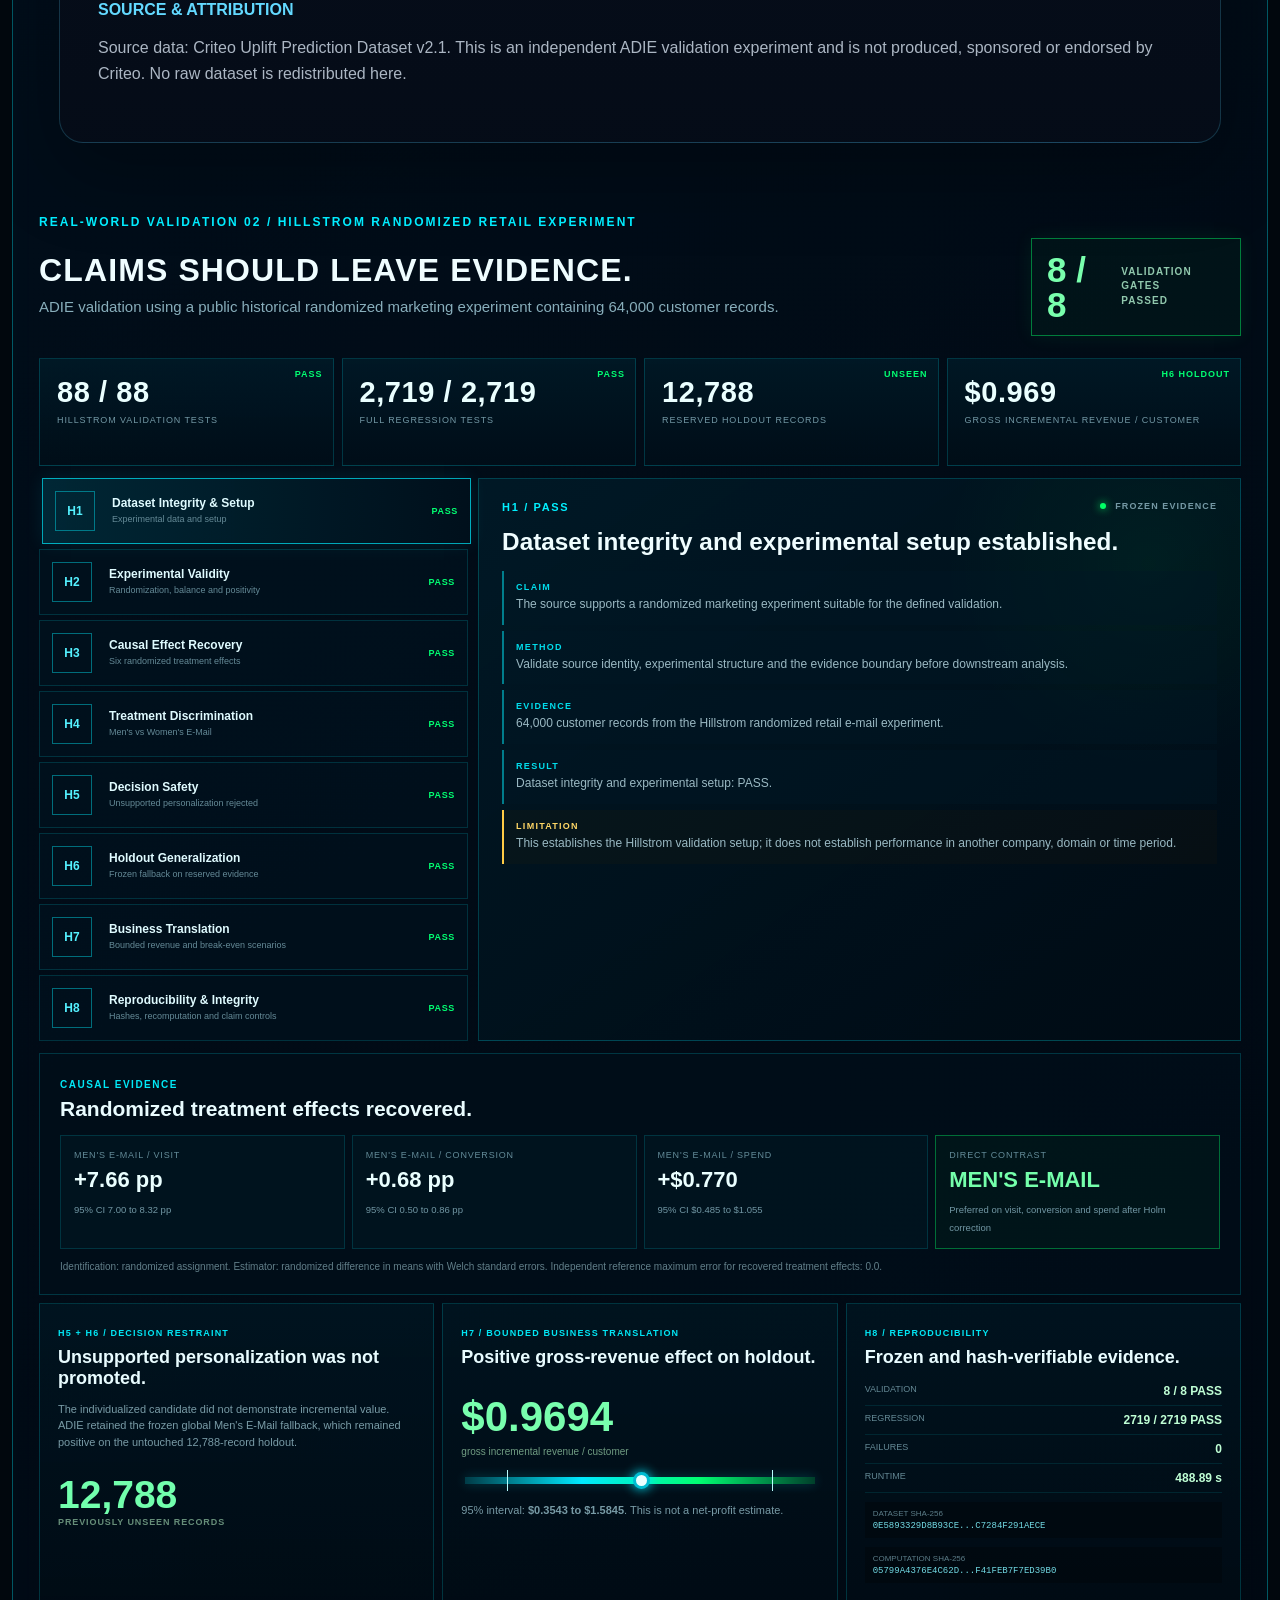
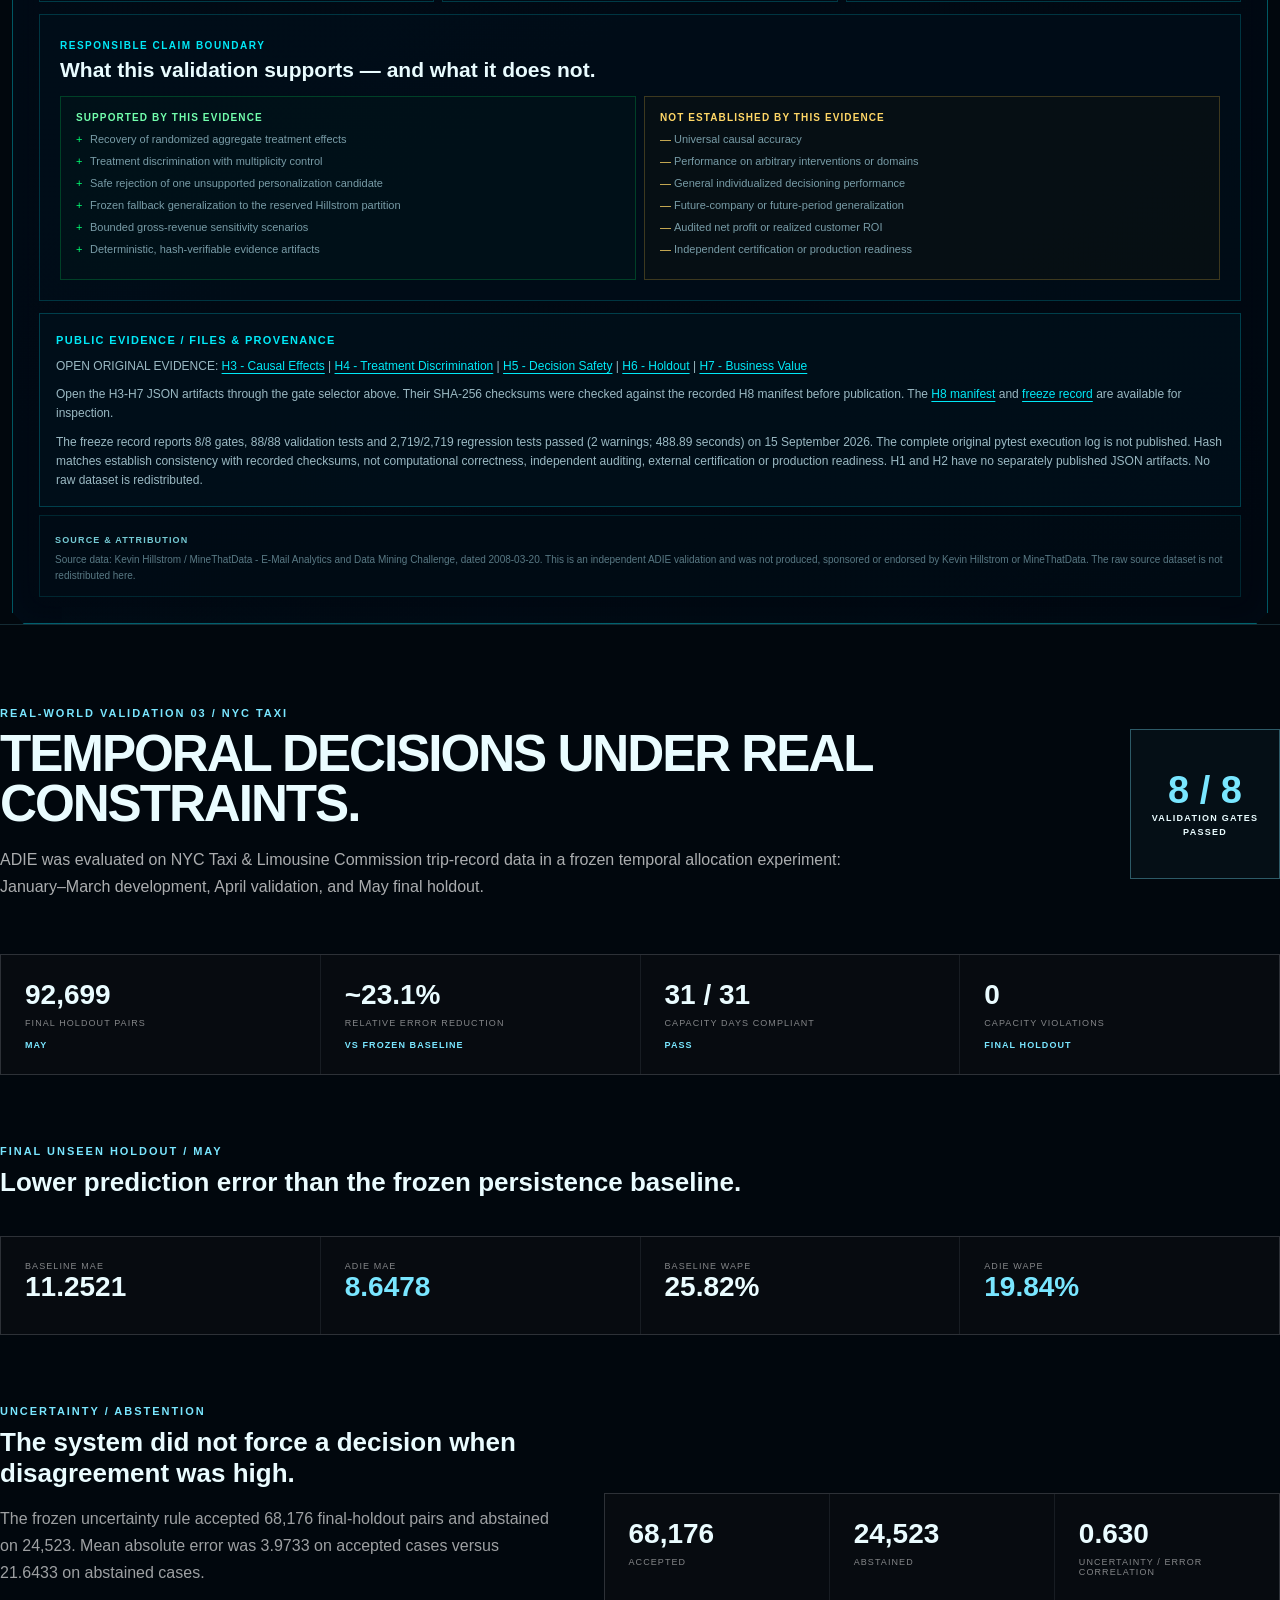
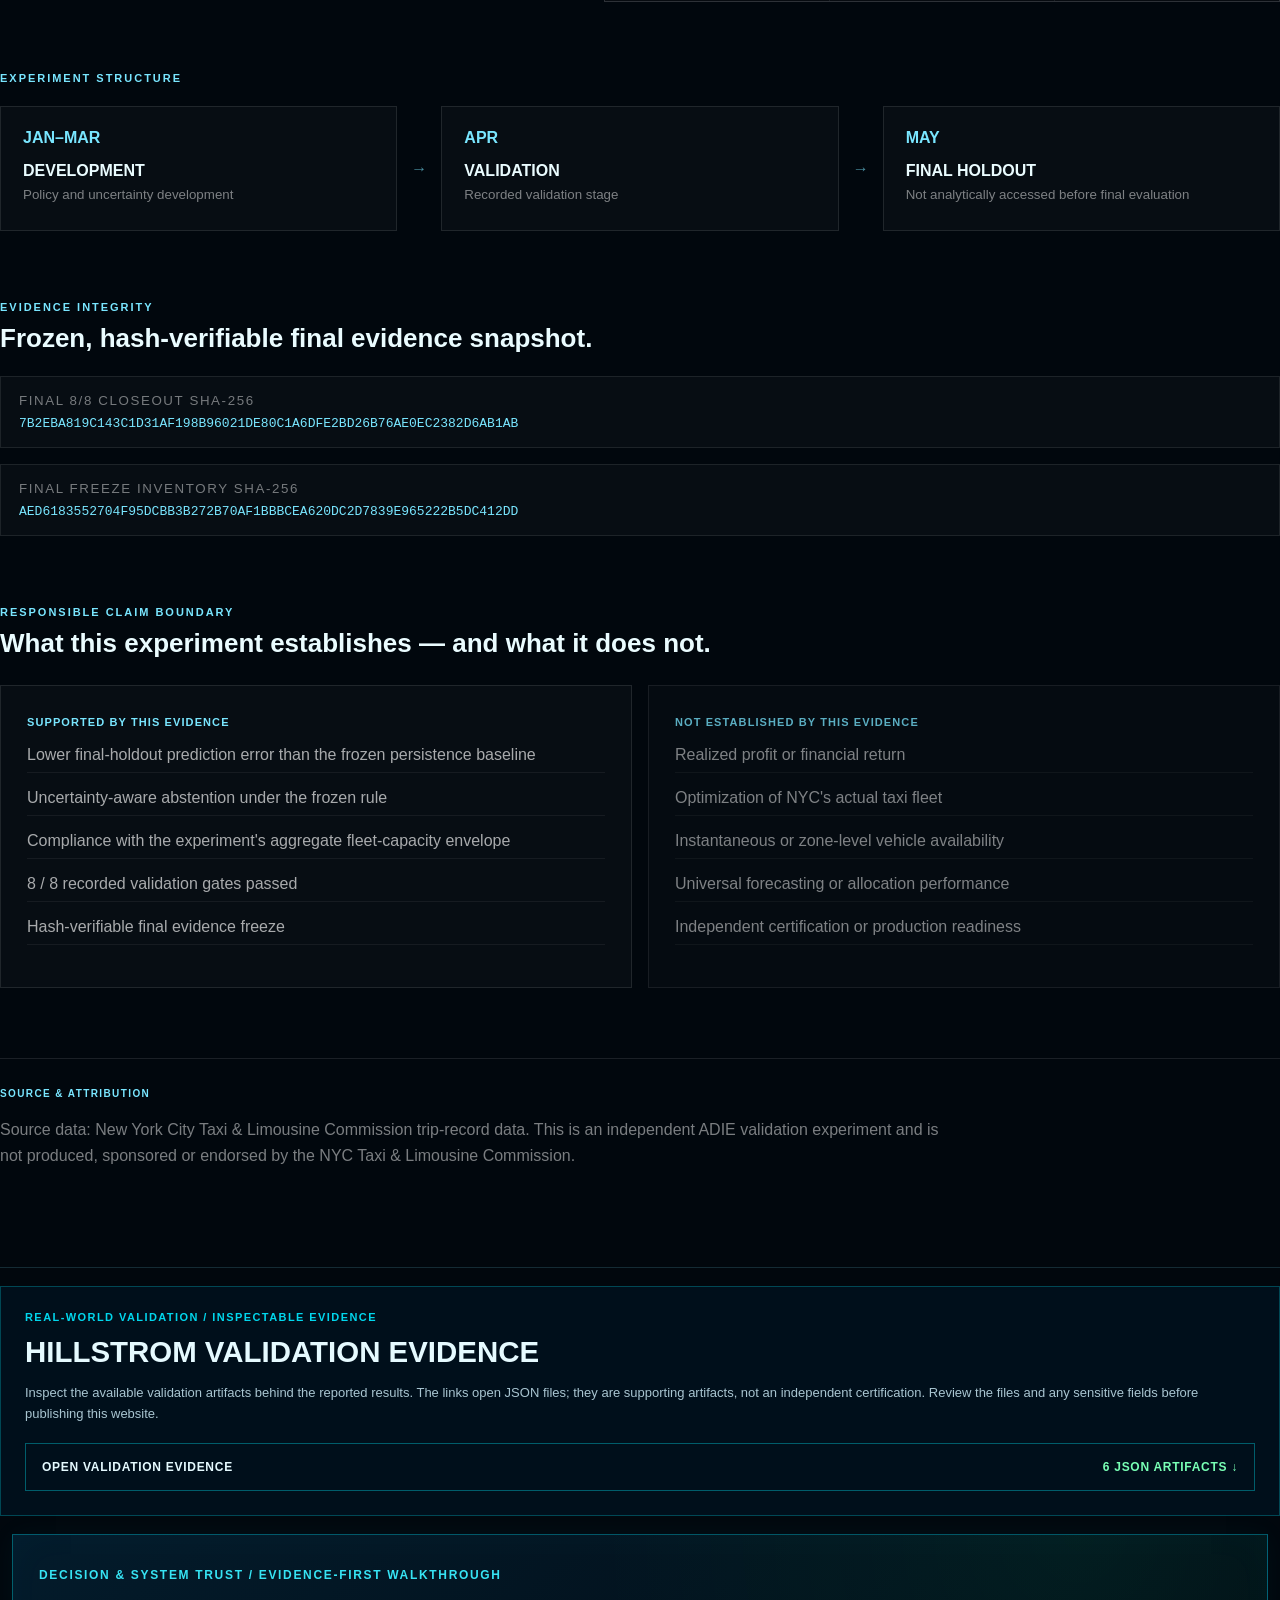
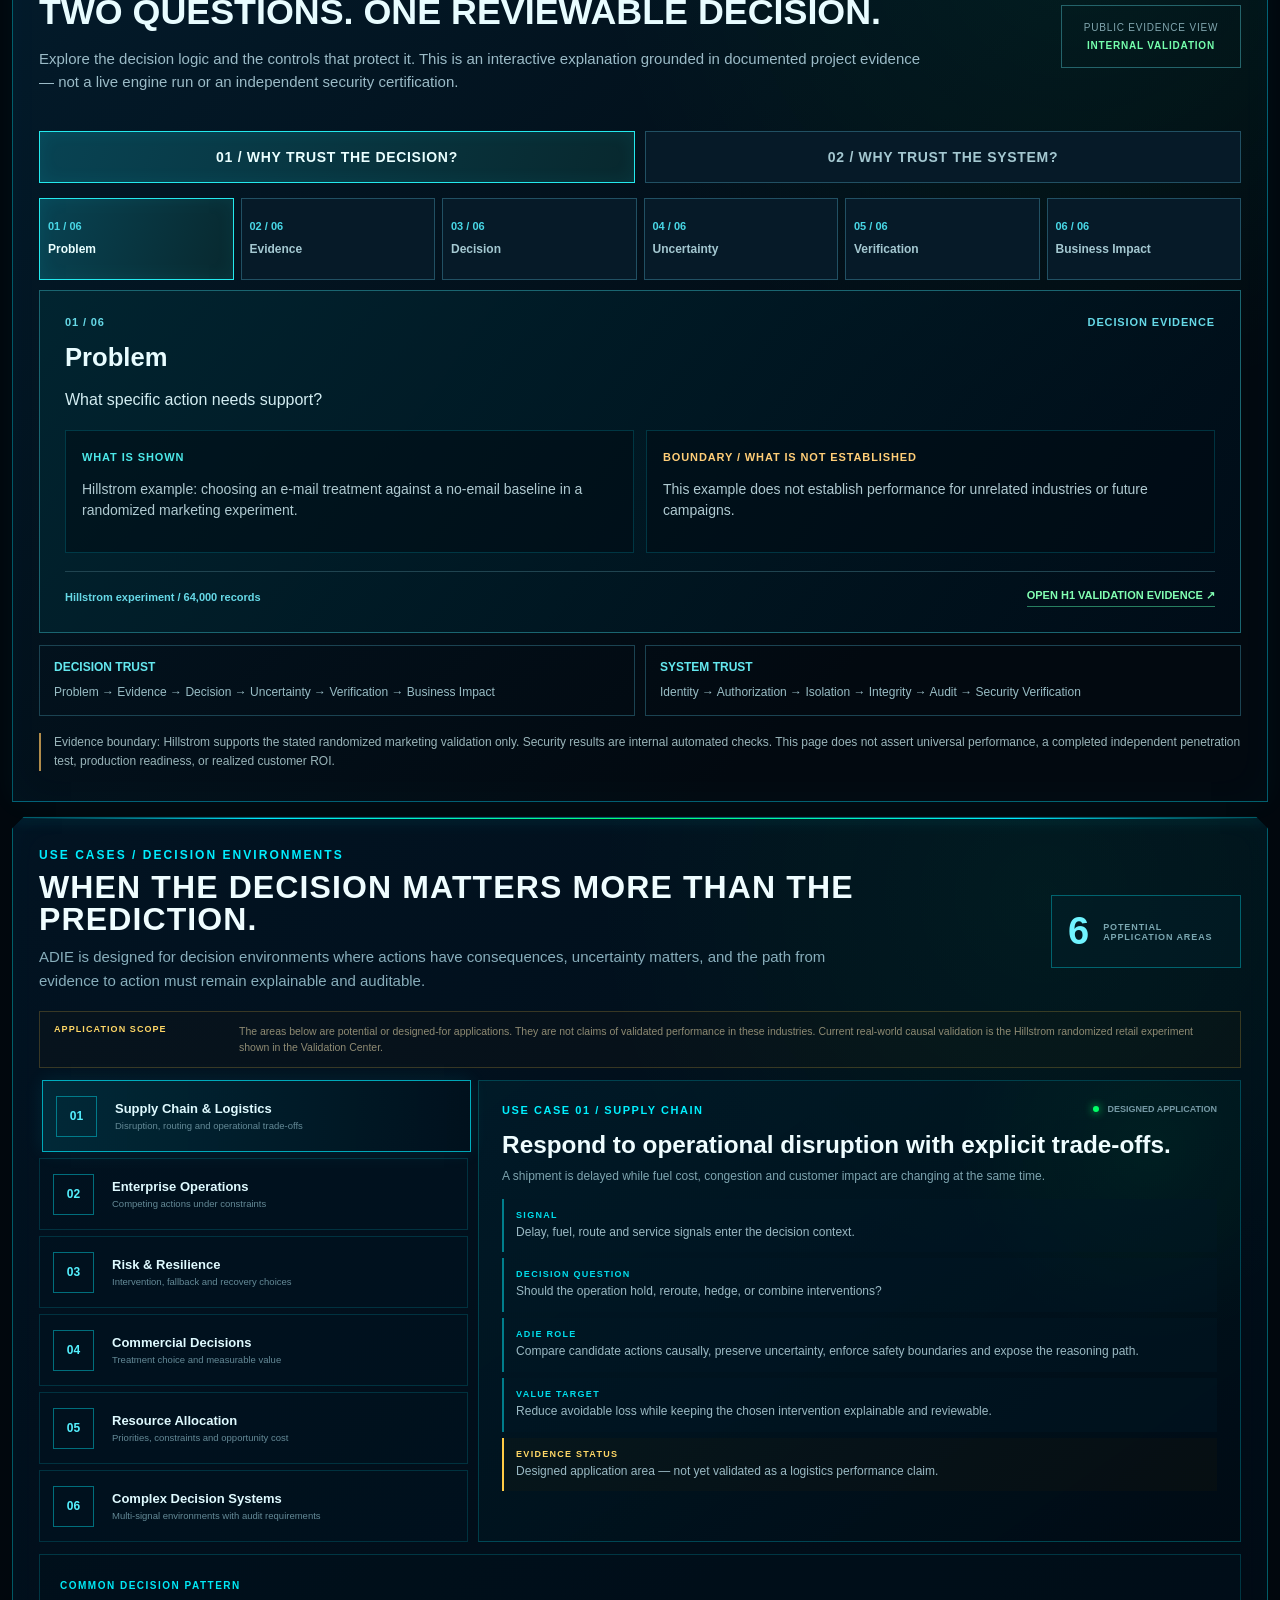
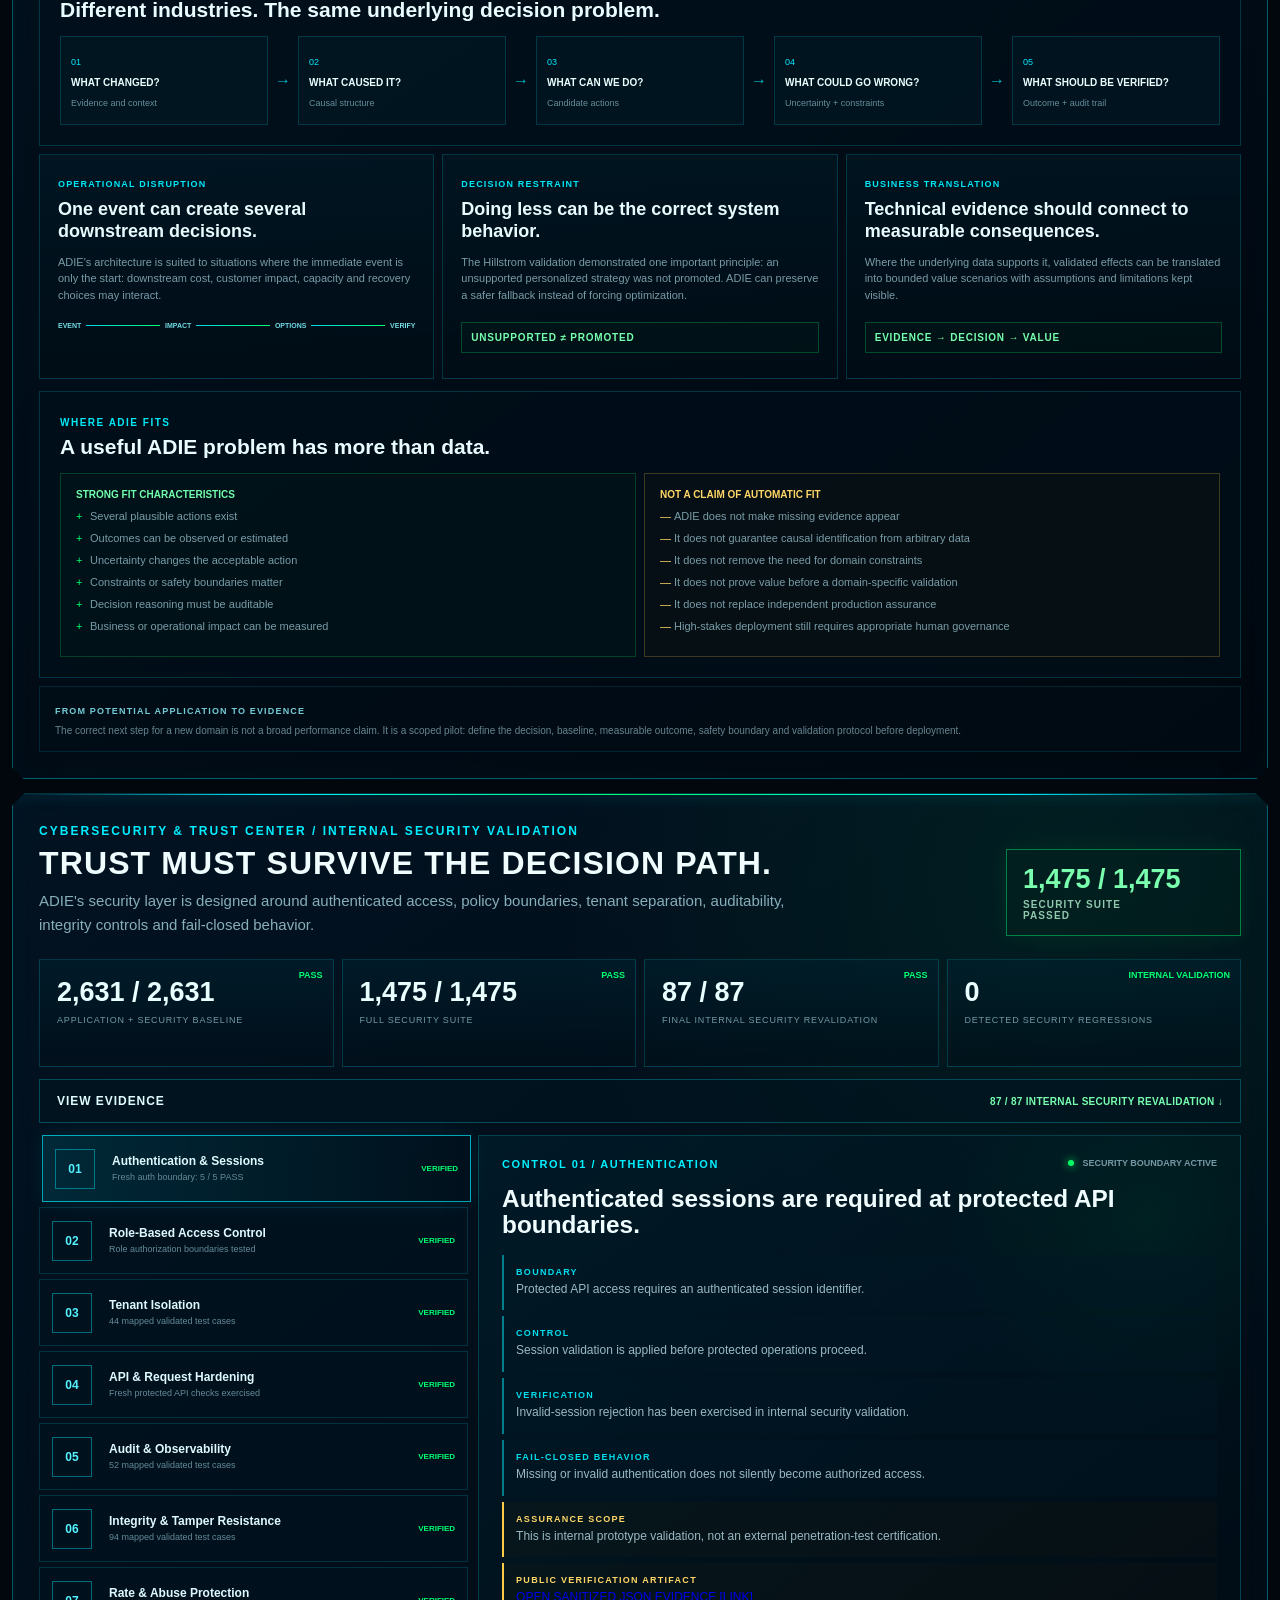
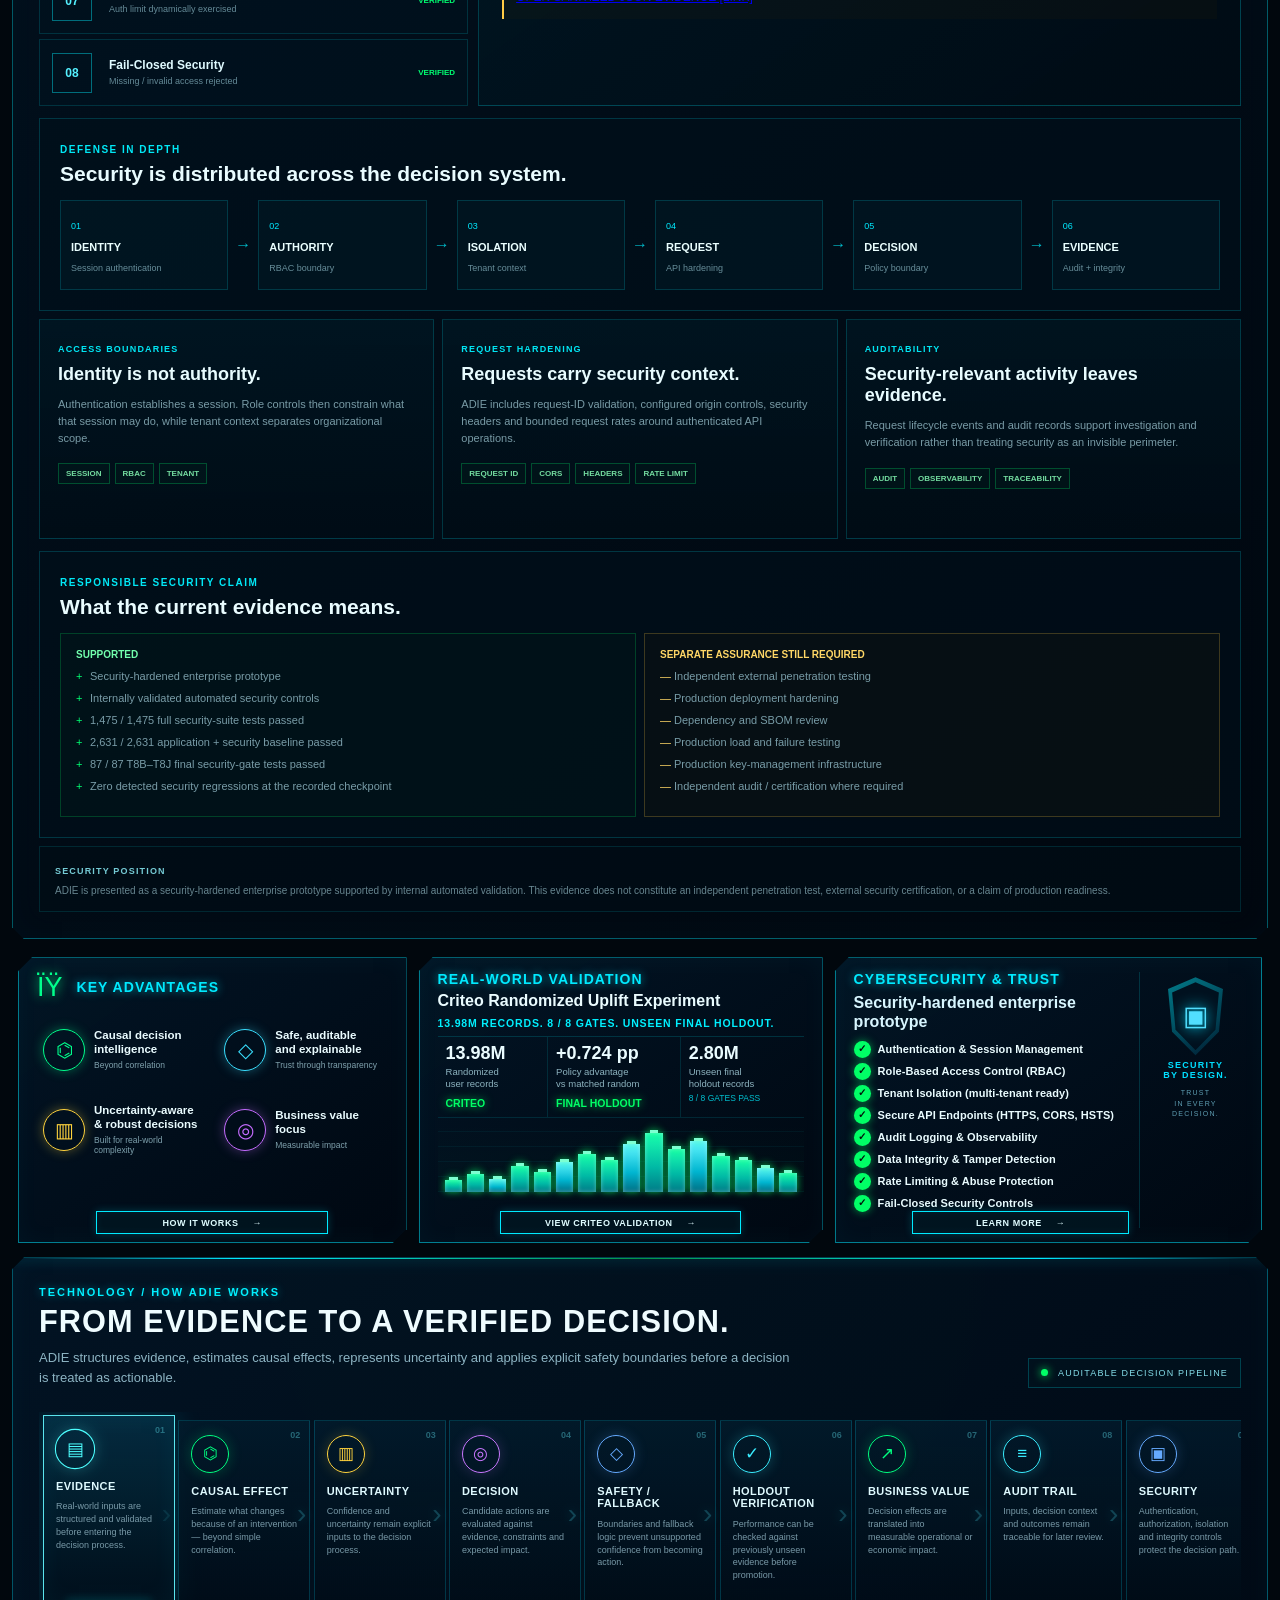
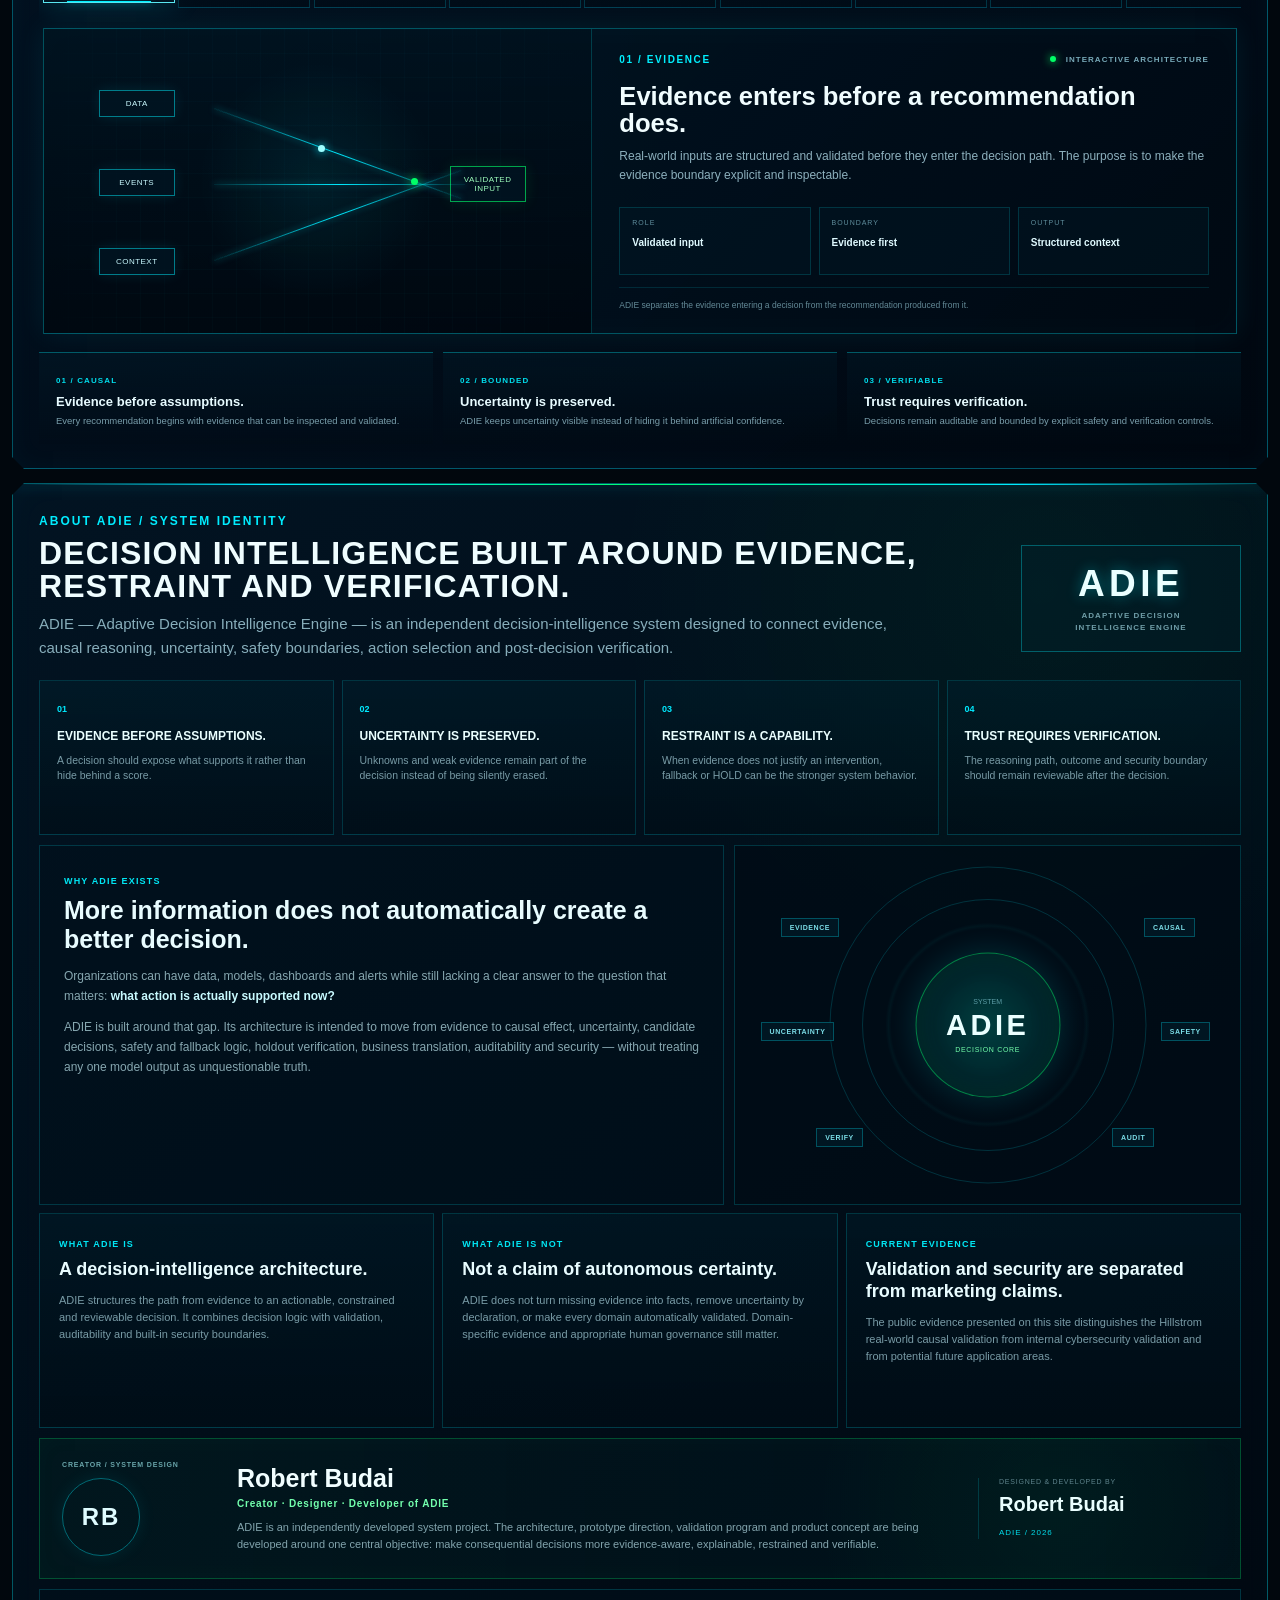
==== commit a8e6e865: "Restore verified ADIE website and security evidence" ====
--- a/index.html
+++ b/index.html
@@ -26,41 +26,6 @@
 
 <main>
 
-<section class="mobile-hero-v1" aria-label="ADIE mobile introduction">
-  <div class="mobile-hero-kicker">CAUSAL DECISION INTELLIGENCE</div>
-
-  <div class="mobile-hero-core" aria-hidden="true">
-    <div class="mobile-core-ring ring-1"></div>
-    <div class="mobile-core-ring ring-2"></div>
-    <div class="mobile-core-ring ring-3"></div>
-    <div class="mobile-core-center">ADIE</div>
-  </div>
-
-  <h1>
-    FROM DATA TO
-    <strong>BETTER DECISIONS.</strong>
-  </h1>
-
-  <p>
-    Evidence, causal reasoning, uncertainty and verification
-    brought together in one decision process.
-  </p>
-
-  <div class="mobile-hero-actions">
-    <a href="#criteo-validation" class="mobile-primary">VIEW VALIDATION</a>
-    <a href="#technology" class="mobile-secondary">HOW ADIE WORKS</a>
-  </div>
-
-  <div class="mobile-hero-flow">
-    <span>OBSERVE</span>
-    <i></i>
-    <span>DECIDE</span>
-    <i></i>
-    <span>VERIFY</span>
-    <i></i>
-    <span>LEARN</span>
-  </div>
-</section>
 <section class="visual-stage" aria-label="ADIE product overview">
 
 
@@ -909,9 +874,6 @@
         </div>
         <p><strong>Evidence custody:</strong> 47 files in a private consolidated audit package; checksum manifest and audit report retained offline. SHA-256 checks establish consistency of the copies with the recorded manifest, not independent attestation.</p>
         <p class="sc-evidence-limit"><strong>Scope:</strong> Internal security revalidation only. Not an independent penetration test, production security certification, or proof of production readiness. Raw internal evidence is not published on this page.</p>
-        <p><strong>Fresh assurance extension — September 26, 2026:</strong> preserved execution evidence establishes the 1,475 / 1,475 security-suite result with 0 failures, errors or skips. Mapped evidence includes 44 tenant-isolation test cases and 94 tamper / evidence-integrity test cases with 0 failures / errors. Fresh scoped SCA reported no known vulnerabilities in the explicitly recorded audited dependency baseline; psycopg remained outside that scan scope because its applicable version was not established.</p>
-        <p><strong>Fresh internal DAST:</strong> authentication boundary 5 / 5 PASS; protected GET endpoint surface 16 / 16 PASS with 0 unauthorized successful responses; authentication rate limiting dynamically rejected request 21 with HTTP 429 after 20 requests in a 60-second window. A public-health metadata exposure was identified, remediated and revalidated 3 / 3 in an isolated DAST runtime. That remediation is not claimed here as already applied to the canonical maintained ADIE source.</p>
-        <p class="sc-evidence-limit"><strong>Open assurance areas:</strong> historical 81/81 provenance remains unverified; the historical 1,475 run is not bound to a preserved Git commit; OWASP ZAP, dedicated fuzzing, full adversarial DoS/resource-exhaustion testing and independent external penetration testing/audit are not established.</p>
       </div>
     </details>
 
@@ -961,7 +923,7 @@
       </article>
       <article class="sc-proof">
         <span>REQUEST HARDENING</span><h3>Requests carry security context.</h3>
-        <p>ADIE includes request-ID validation, configured origin controls, security headers and bounded request rates around authenticated API operations. Fresh internal DAST verified 16 / 16 protected GET checks and a 5 / 5 authentication boundary set; the authentication limiter rejected request 21 with HTTP 429 after 20 requests in a 60-second window.</p>
+        <p>ADIE includes request-ID validation, configured origin controls, security headers and bounded request rates around authenticated API operations.</p>
         <div class="sc-tags"><b>REQUEST ID</b><b>CORS</b><b>HEADERS</b><b>RATE LIMIT</b></div>
       </article>
       <article class="sc-proof">
@@ -978,27 +940,18 @@
           <b>SUPPORTED</b>
           <p>Security-hardened enterprise prototype</p>
           <p>Internally validated automated security controls</p>
-          <p>1,475 / 1,475 full security-suite tests passed — preserved pytest stdout + JUnit, 0 failures / errors / skips</p>
+          <p>1,475 / 1,475 full security-suite tests passed</p>
           <p>2,631 / 2,631 application + security baseline passed</p>
-          <p>87 / 87 T8B–T8J final internal security revalidation checks passed</p>
-          <p>Tenant isolation: 44 mapped validated test cases, 0 failures / errors</p>
-          <p>Tamper / evidence integrity: 94 mapped validated test cases, 0 failures / errors (limited scope)</p>
-          <p>Audit &amp; observability: 52 mapped validated test cases, 0 failures / errors</p>
-          <p>Fresh SCA: pip-audit found no known vulnerabilities in the explicitly recorded audited dependency baseline</p>
-          <p>Fresh internal DAST: authentication boundary 5 / 5 PASS; protected GET surface 16 / 16 PASS</p>
-          <p>Auth rate limit dynamically verified: request 21 rejected with HTTP 429 after 20 requests / 60 seconds</p>
-          <p>Public-health metadata exposure remediation revalidated 3 / 3 in the isolated DAST runtime only</p>
+          <p>87 / 87 T8B–T8J final security-gate tests passed</p>
           <p>Zero detected security regressions at the recorded checkpoint</p>
         </article>
         <article class="pending">
           <b>SEPARATE ASSURANCE STILL REQUIRED</b>
           <p>Independent external penetration testing</p>
           <p>Production deployment hardening</p>
-          <p>Complete dependency / SBOM assurance beyond the scoped fresh SCA baseline (including psycopg)</p>
-          <p>Production load, adversarial DoS and resource-exhaustion testing</p>
+          <p>Dependency and SBOM review</p>
+          <p>Production load and failure testing</p>
           <p>Production key-management infrastructure</p>
-          <p>Dedicated fuzzing and OWASP ZAP execution</p>
-          <p>Historical 1,475-run source-to-Git-commit binding</p>
           <p>Independent audit / certification where required</p>
         </article>
       </div>
@@ -1006,7 +959,7 @@
 
     <div class="sc-footer-note">
       <strong>SECURITY POSITION</strong>
-      <p>ADIE is presented as a security-hardened enterprise prototype supported by internal automated validation and fresh scoped assurance work completed September 26, 2026. Fresh evidence includes scoped SCA and internal dynamic API security checks. The public-health remediation described above is verified in an isolated DAST runtime and is not presented as already applied to the canonical maintained source. This evidence does not constitute an independent penetration test, external security certification, or a claim of production readiness.</p>
+      <p>ADIE is presented as a security-hardened enterprise prototype supported by internal automated validation. This evidence does not constitute an independent penetration test, external security certification, or a claim of production readiness.</p>
     </div>
   </section>
 
--- a/style.css
+++ b/style.css
@@ -3522,624 +3522,3 @@
     inset 0 0 24px rgba(0,255,102,.20) !important;
 }
 
-
-/* =========================================================
-   MOBILE RESPONSIVE v1 — DECISION PIPELINE
-   Desktop layout remains unchanged.
-   ========================================================= */
-
-@media (max-width: 768px){
-
-  .pipeline-shell{
-    display:flex !important;
-    flex-direction:column !important;
-    align-items:stretch !important;
-    gap:0 !important;
-
-    overflow-x:visible !important;
-    width:100% !important;
-    padding:10px 0 18px !important;
-  }
-
-  .pipeline-node{
-    box-sizing:border-box !important;
-    width:100% !important;
-    min-width:0 !important;
-    min-height:0 !important;
-
-    padding:18px 48px 18px 68px !important;
-
-    display:block !important;
-    position:relative !important;
-
-    touch-action:manipulation;
-  }
-
-  .pipeline-node .node-icon{
-    position:absolute !important;
-    left:16px !important;
-    top:18px !important;
-
-    width:38px !important;
-    height:38px !important;
-  }
-
-  .pipeline-node b{
-    right:14px !important;
-    top:14px !important;
-    font-size:9px !important;
-  }
-
-  .pipeline-node h3{
-    margin:0 0 7px !important;
-    font-size:13px !important;
-    line-height:1.25 !important;
-  }
-
-  .pipeline-node p{
-    margin:0 !important;
-    font-size:10.5px !important;
-    line-height:1.5 !important;
-  }
-
-  .pipe-arrow{
-    width:100% !important;
-    height:28px !important;
-
-    display:grid !important;
-    place-items:center !important;
-
-    font-size:0 !important;
-    line-height:1 !important;
-  }
-
-  .pipe-arrow::after{
-    content:"↓";
-    color:#48eaff;
-    font-size:20px;
-    line-height:1;
-    text-shadow:0 0 10px rgba(0,234,255,.7);
-  }
-
-  .pipeline-node:hover{
-    transform:none;
-  }
-
-  .pipeline-node.is-active{
-    transform:none !important;
-  }
-}
-
-
-/* =========================================================
-   MOBILE RESPONSIVE v1 — HERO EVIDENCE CARDS
-   Desktop composition remains unchanged.
-   ========================================================= */
-
-@media (max-width: 768px){
-
-  .visual-stage{
-    height:auto !important;
-    min-height:0 !important;
-    overflow:visible !important;
-
-    padding-bottom:0 !important;
-  }
-
-  .hero-criteo-card,
-  .hero-decision-loop,
-  .hero-cyber-card{
-    position:relative !important;
-
-    top:auto !important;
-    left:auto !important;
-    right:auto !important;
-    bottom:auto !important;
-
-    width:calc(100% - 24px) !important;
-    height:auto !important;
-    min-height:0 !important;
-
-    margin:10px 12px 0 !important;
-
-    box-sizing:border-box !important;
-    transform:none !important;
-  }
-
-  .hero-criteo-card{
-    margin-top:14px !important;
-  }
-
-  .hero-decision-loop{
-    display:block !important;
-  }
-
-  .hero-cyber-card{
-    display:block !important;
-    margin-bottom:14px !important;
-  }
-
-}
-
-
-/* =========================================================
-   MOBILE RESPONSIVE v2 — CLEAN HERO COMPOSITION
-   Desktop remains unchanged.
-   ========================================================= */
-
-@media (max-width: 768px){
-
-  /* Keep only the upper visual portion of the desktop artwork */
-  .visual-stage{
-    display:flex !important;
-    flex-direction:column !important;
-    height:auto !important;
-    min-height:0 !important;
-    overflow:hidden !important;
-    background:#01070d !important;
-  }
-
-  /* Master artwork becomes a clean mobile hero image */
-  .master-scene{
-    position:relative !important;
-    inset:auto !important;
-
-    display:block !important;
-    width:100% !important;
-    height:auto !important;
-
-    aspect-ratio:1536 / 720 !important;
-
-    object-fit:cover !important;
-    object-position:center top !important;
-
-    transform:none !important;
-    flex:none !important;
-  }
-
-  /* Desktop interactive overlays are too dense for mobile */
-  .hero-real-controls,
-  .nav-hot,
-  .hero-actions,
-  .core-run,
-  .validation-hot,
-  .security-hot,
-  .scene-vignette,
-  .earth-motion{
-    display:none !important;
-  }
-
-  /* Evidence cards become the mobile information hierarchy */
-  .hero-criteo-card,
-  .hero-decision-loop,
-  .hero-cyber-card{
-    position:relative !important;
-    inset:auto !important;
-
-    display:block !important;
-
-    width:calc(100% - 24px) !important;
-    height:auto !important;
-    min-height:0 !important;
-
-    margin:10px 12px 0 !important;
-
-    box-sizing:border-box !important;
-    transform:none !important;
-    flex:none !important;
-  }
-
-  .hero-criteo-card{
-    margin-top:12px !important;
-  }
-
-  .hero-cyber-card{
-    margin-bottom:14px !important;
-  }
-
-}
-
-/* Repair mobile pipeline arrow without Unicode encoding dependency */
-@media (max-width: 768px){
-  .pipe-arrow::after{
-    content:"\2193" !important;
-  }
-}
-
-
-/* =========================================================
-   MOBILE RESPONSIVE v3 — HERO ARTWORK CROP
-   Mobile only. Desktop remains unchanged.
-   ========================================================= */
-
-@media (max-width: 768px){
-
-  .master-scene{
-    width:100% !important;
-    height:auto !important;
-
-    /* Show the upper ~63% of the 1536x1024 master artwork */
-    aspect-ratio:1536 / 645 !important;
-
-    object-fit:cover !important;
-    object-position:center top !important;
-
-    overflow:hidden !important;
-  }
-
-  /* Desktop navigation is replaced by the dedicated mobile header */
-  .real-top-nav{
-    display:none !important;
-  }
-
-  /* Never restore desktop hero interaction zones on mobile */
-  .visual-stage > .hero-real-controls{
-    display:none !important;
-  }
-
-}
-
-/* =========================================================
-   MOBILE HERO FINAL ASSET v1
-   Dedicated mobile artwork. Desktop unchanged.
-   ========================================================= */
-
-@media (max-width: 768px){
-
-  .master-scene{
-    content:url("assets/adie_mobile_hero.png") !important;
-
-    position:relative !important;
-    inset:auto !important;
-
-    width:100% !important;
-    height:auto !important;
-    aspect-ratio:1536 / 584 !important;
-
-    object-fit:contain !important;
-    object-position:center top !important;
-
-    transform:none !important;
-    margin:0 !important;
-  }
-
-  .real-top-nav,
-  .visual-stage > .hero-real-controls,
-  .scene-vignette,
-  .earth-motion{
-    display:none !important;
-  }
-
-}
-
-
-/* =========================================================
-   MOBILE-FIRST HERO v1
-   Dedicated phone composition.
-   Desktop hero remains unchanged.
-   ========================================================= */
-
-.mobile-hero-v1{
-  display:none;
-}
-
-@media (max-width:768px){
-
-  /* Hide desktop cinematic hero artwork on mobile */
-  .visual-stage > .master-scene{
-    display:none !important;
-  }
-
-  .visual-stage{
-    display:block !important;
-  }
-
-  .mobile-hero-v1{
-    position:relative;
-    display:flex;
-    flex-direction:column;
-    align-items:center;
-
-    margin:0;
-    padding:34px 20px 25px;
-
-    overflow:hidden;
-
-    background:
-      radial-gradient(circle at 50% 31%,rgba(0,224,255,.12),transparent 31%),
-      linear-gradient(180deg,#00101a 0%,#00070d 100%);
-
-    border-bottom:1px solid rgba(0,234,255,.28);
-
-    text-align:center;
-  }
-
-  .mobile-hero-v1::before{
-    content:"";
-    position:absolute;
-    inset:0;
-    pointer-events:none;
-
-    background:
-      linear-gradient(rgba(0,234,255,.025) 1px,transparent 1px),
-      linear-gradient(90deg,rgba(0,234,255,.025) 1px,transparent 1px);
-
-    background-size:26px 26px;
-
-    mask-image:linear-gradient(to bottom,black,transparent 82%);
-  }
-
-  .mobile-hero-kicker{
-    position:relative;
-    z-index:2;
-
-    color:#35edff;
-    font-size:9px;
-    font-weight:900;
-    letter-spacing:.19em;
-  }
-
-  .mobile-hero-core{
-    position:relative;
-    z-index:2;
-
-    width:152px;
-    height:152px;
-
-    margin:23px 0 20px;
-
-    display:grid;
-    place-items:center;
-
-    border-radius:50%;
-
-    background:
-      radial-gradient(circle,
-        rgba(111,247,255,.32) 0 5%,
-        rgba(0,224,255,.16) 18%,
-        rgba(0,98,160,.10) 44%,
-        transparent 68%);
-
-    box-shadow:
-      0 0 34px rgba(0,221,255,.24),
-      inset 0 0 30px rgba(0,221,255,.08);
-  }
-
-  .mobile-core-ring{
-    position:absolute;
-    border-radius:50%;
-    border:1px solid rgba(64,235,255,.48);
-    box-shadow:0 0 12px rgba(0,224,255,.18);
-  }
-
-  .mobile-core-ring.ring-1{
-    inset:8px;
-  }
-
-  .mobile-core-ring.ring-2{
-    inset:25px;
-    transform:rotate(45deg);
-    border-style:dashed;
-  }
-
-  .mobile-core-ring.ring-3{
-    inset:44px;
-    border-color:rgba(0,255,128,.55);
-    box-shadow:0 0 16px rgba(0,255,128,.18);
-  }
-
-  .mobile-core-center{
-    position:relative;
-    z-index:3;
-
-    color:#f2feff;
-    font-size:23px;
-    font-weight:900;
-    letter-spacing:.08em;
-
-    text-shadow:
-      0 0 8px #00dfff,
-      0 0 22px rgba(0,223,255,.75);
-  }
-
-  .mobile-hero-v1 h1{
-    position:relative;
-    z-index:2;
-
-    width:100%;
-    margin:0;
-
-    color:#eafcff;
-    font-size:31px;
-    line-height:.98;
-    letter-spacing:-.035em;
-  }
-
-  .mobile-hero-v1 h1 strong{
-    display:block;
-    margin-top:5px;
-
-    color:#26efff;
-    font-weight:900;
-
-    text-shadow:0 0 15px rgba(0,224,255,.28);
-  }
-
-  .mobile-hero-v1 > p{
-    position:relative;
-    z-index:2;
-
-    max-width:310px;
-    margin:17px auto 0;
-
-    color:#87aeb9;
-    font-size:11px;
-    line-height:1.55;
-  }
-
-  .mobile-hero-actions{
-    position:relative;
-    z-index:2;
-
-    width:100%;
-    margin-top:21px;
-
-    display:grid;
-    grid-template-columns:1fr 1fr;
-    gap:8px;
-  }
-
-  .mobile-hero-actions a{
-    min-height:43px;
-
-    display:flex;
-    align-items:center;
-    justify-content:center;
-
-    text-decoration:none;
-
-    font-size:9px;
-    font-weight:900;
-    letter-spacing:.06em;
-  }
-
-  .mobile-primary{
-    color:#001116;
-    background:#27eaff;
-    border:1px solid #69f5ff;
-    box-shadow:0 0 18px rgba(0,224,255,.22);
-  }
-
-  .mobile-secondary{
-    color:#bffaff;
-    background:rgba(0,20,31,.64);
-    border:1px solid rgba(0,224,255,.48);
-  }
-
-  .mobile-hero-flow{
-    position:relative;
-    z-index:2;
-
-    width:100%;
-    margin-top:21px;
-    padding-top:14px;
-
-    display:flex;
-    align-items:center;
-    justify-content:space-between;
-
-    border-top:1px solid rgba(0,224,255,.17);
-
-    color:#65cbd7;
-    font-size:7px;
-    font-weight:900;
-    letter-spacing:.08em;
-  }
-
-  .mobile-hero-flow i{
-    width:12px;
-    height:1px;
-    background:#00eaff;
-    box-shadow:0 0 6px rgba(0,234,255,.65);
-  }
-
-}
-
-
-/* =========================================================
-   MOBILE HERO FINAL POLISH v1
-   Mobile only — desktop untouched.
-   ========================================================= */
-
-@media (max-width:768px){
-
-  .mobile-hero-v1{
-    padding:28px 18px 22px !important;
-  }
-
-  .mobile-hero-core{
-    width:142px !important;
-    height:142px !important;
-    margin:20px 0 18px !important;
-
-    background:
-      radial-gradient(circle at 50% 50%,
-        rgba(230,255,255,.92) 0 1.5%,
-        rgba(0,255,190,.72) 2.5%,
-        rgba(0,234,255,.30) 8%,
-        rgba(0,157,211,.13) 27%,
-        rgba(0,58,92,.08) 48%,
-        transparent 70%) !important;
-
-    box-shadow:
-      0 0 24px rgba(0,234,255,.24),
-      0 0 55px rgba(0,234,255,.10),
-      inset 0 0 28px rgba(0,234,255,.08) !important;
-  }
-
-  .mobile-hero-core::before,
-  .mobile-hero-core::after{
-    content:"";
-    position:absolute;
-    inset:19px;
-    border-radius:50%;
-    pointer-events:none;
-  }
-
-  .mobile-hero-core::before{
-    background:
-      linear-gradient(90deg,transparent 49.5%,rgba(0,234,255,.18) 50%,transparent 50.5%),
-      linear-gradient(0deg,transparent 49.5%,rgba(0,234,255,.18) 50%,transparent 50.5%);
-    transform:rotate(18deg);
-  }
-
-  .mobile-hero-core::after{
-    inset:31px;
-    border:
-      1px dotted rgba(90,245,255,.42);
-    box-shadow:
-      0 0 18px rgba(0,234,255,.12);
-  }
-
-  .mobile-core-ring.ring-1{
-    inset:7px !important;
-    border-color:rgba(45,226,255,.40) !important;
-  }
-
-  .mobile-core-ring.ring-2{
-    inset:22px !important;
-    border-color:rgba(65,239,255,.50) !important;
-  }
-
-  .mobile-core-ring.ring-3{
-    inset:40px !important;
-    border-color:rgba(0,255,128,.62) !important;
-  }
-
-  .mobile-core-center{
-    font-size:22px !important;
-  }
-
-  .mobile-hero-v1 h1{
-    font-size:30px !important;
-  }
-
-  .mobile-hero-v1 > p{
-    margin-top:14px !important;
-  }
-
-  .mobile-hero-actions{
-    margin-top:18px !important;
-  }
-
-  .mobile-hero-actions a{
-    min-height:44px !important;
-  }
-
-  .mobile-hero-flow{
-    margin-top:18px !important;
-    padding-top:13px !important;
-  }
-
-}
-
